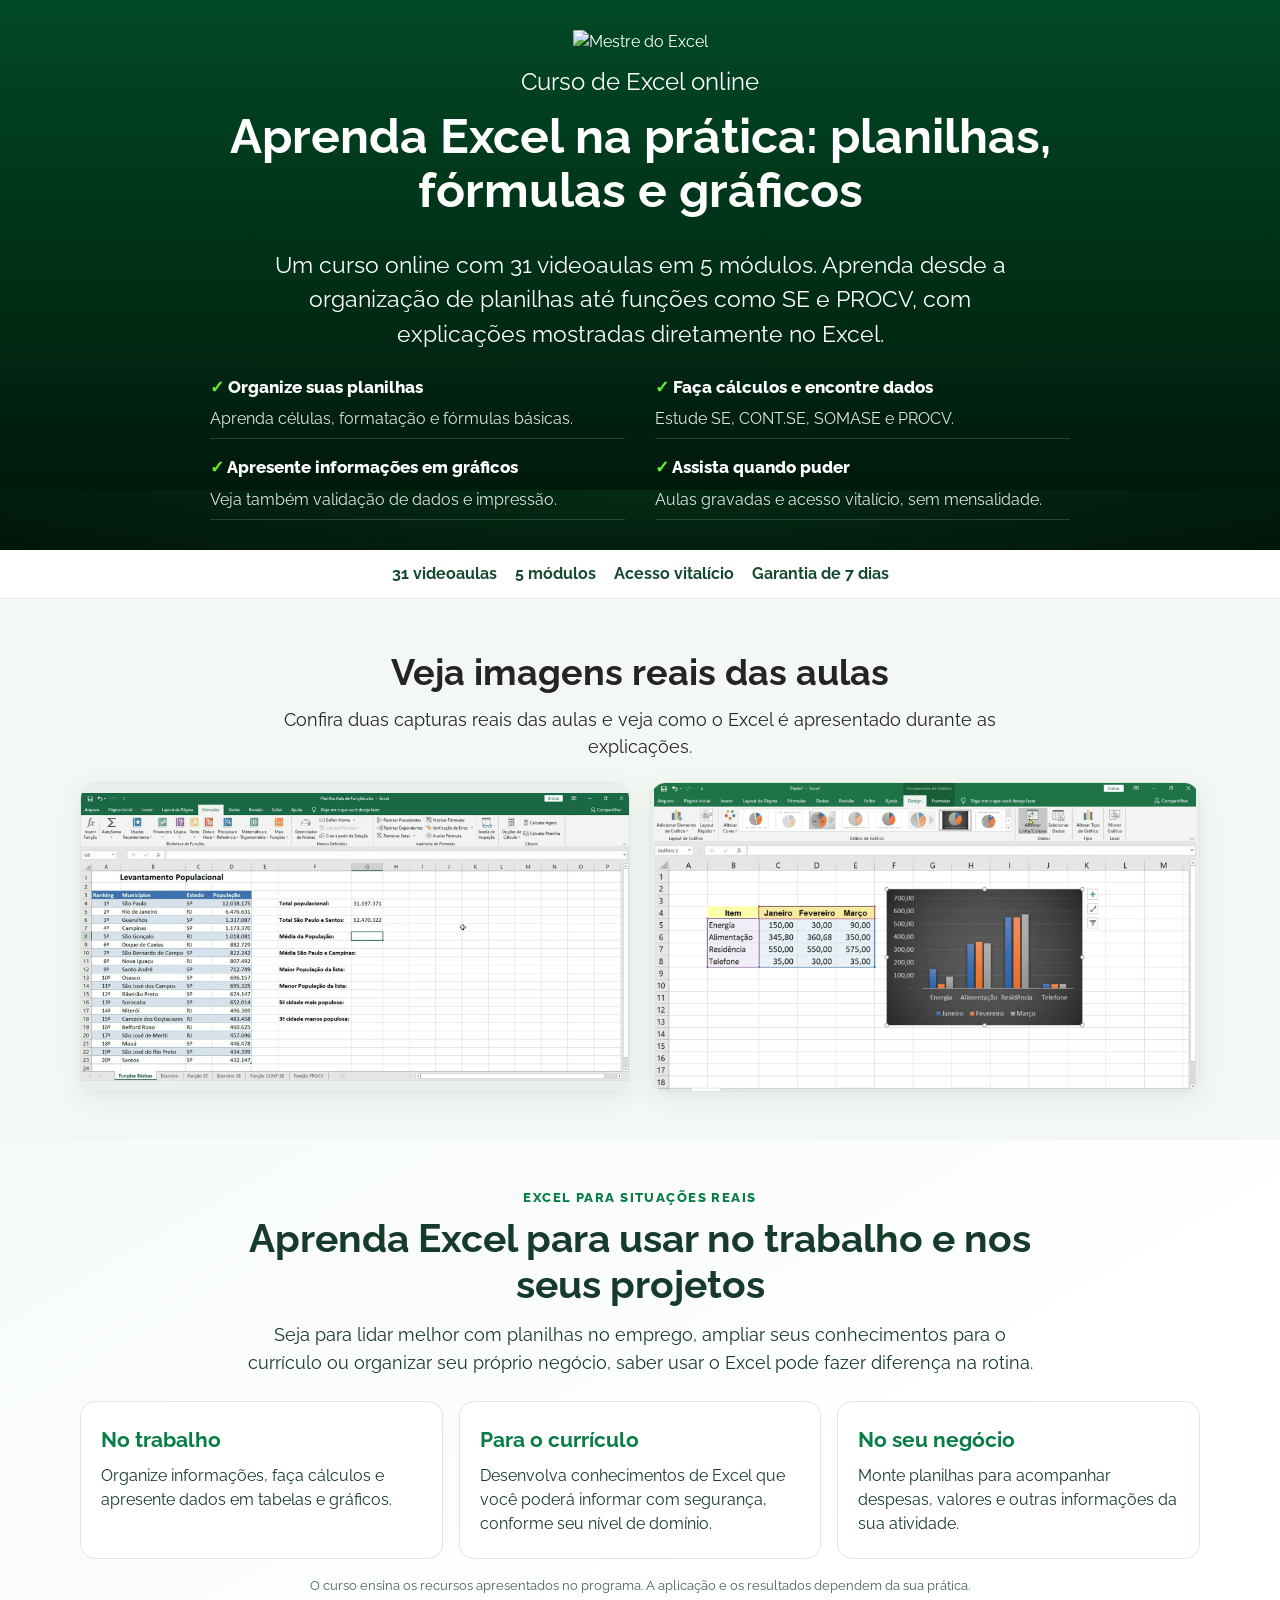
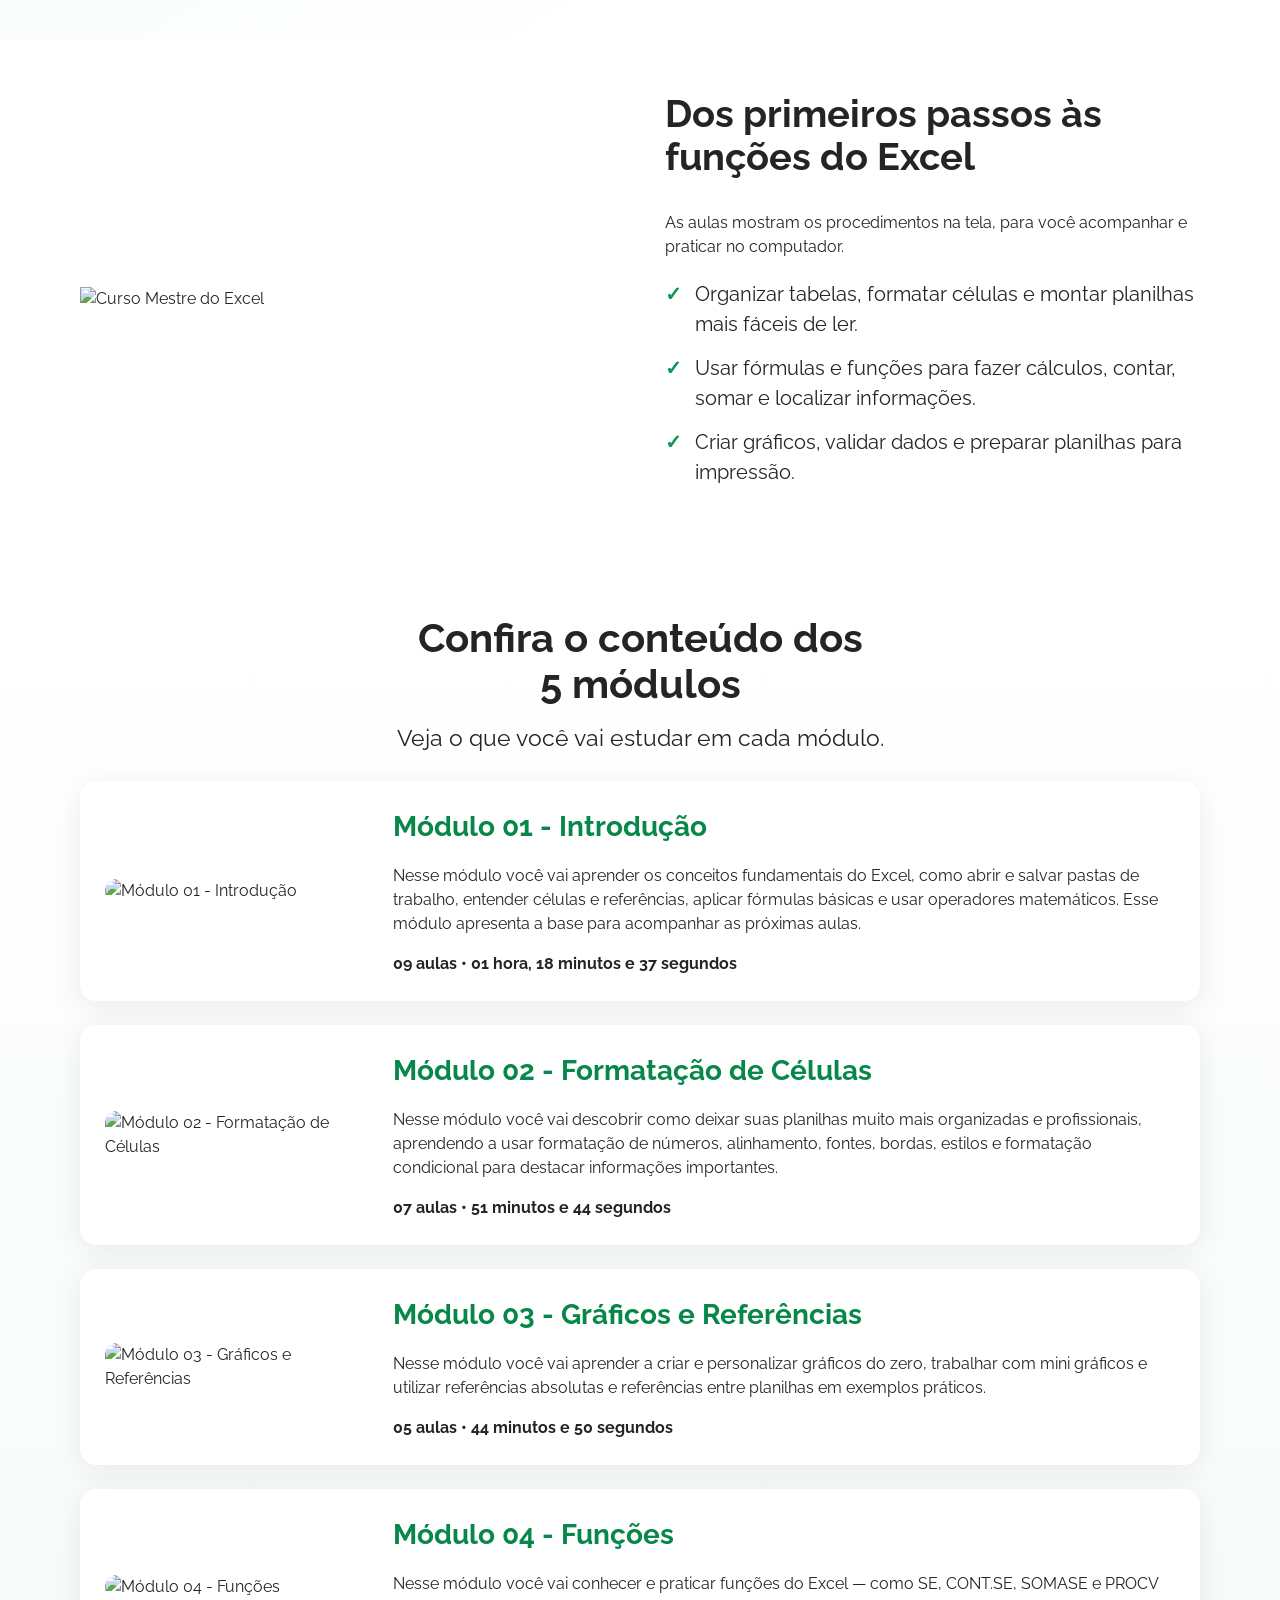
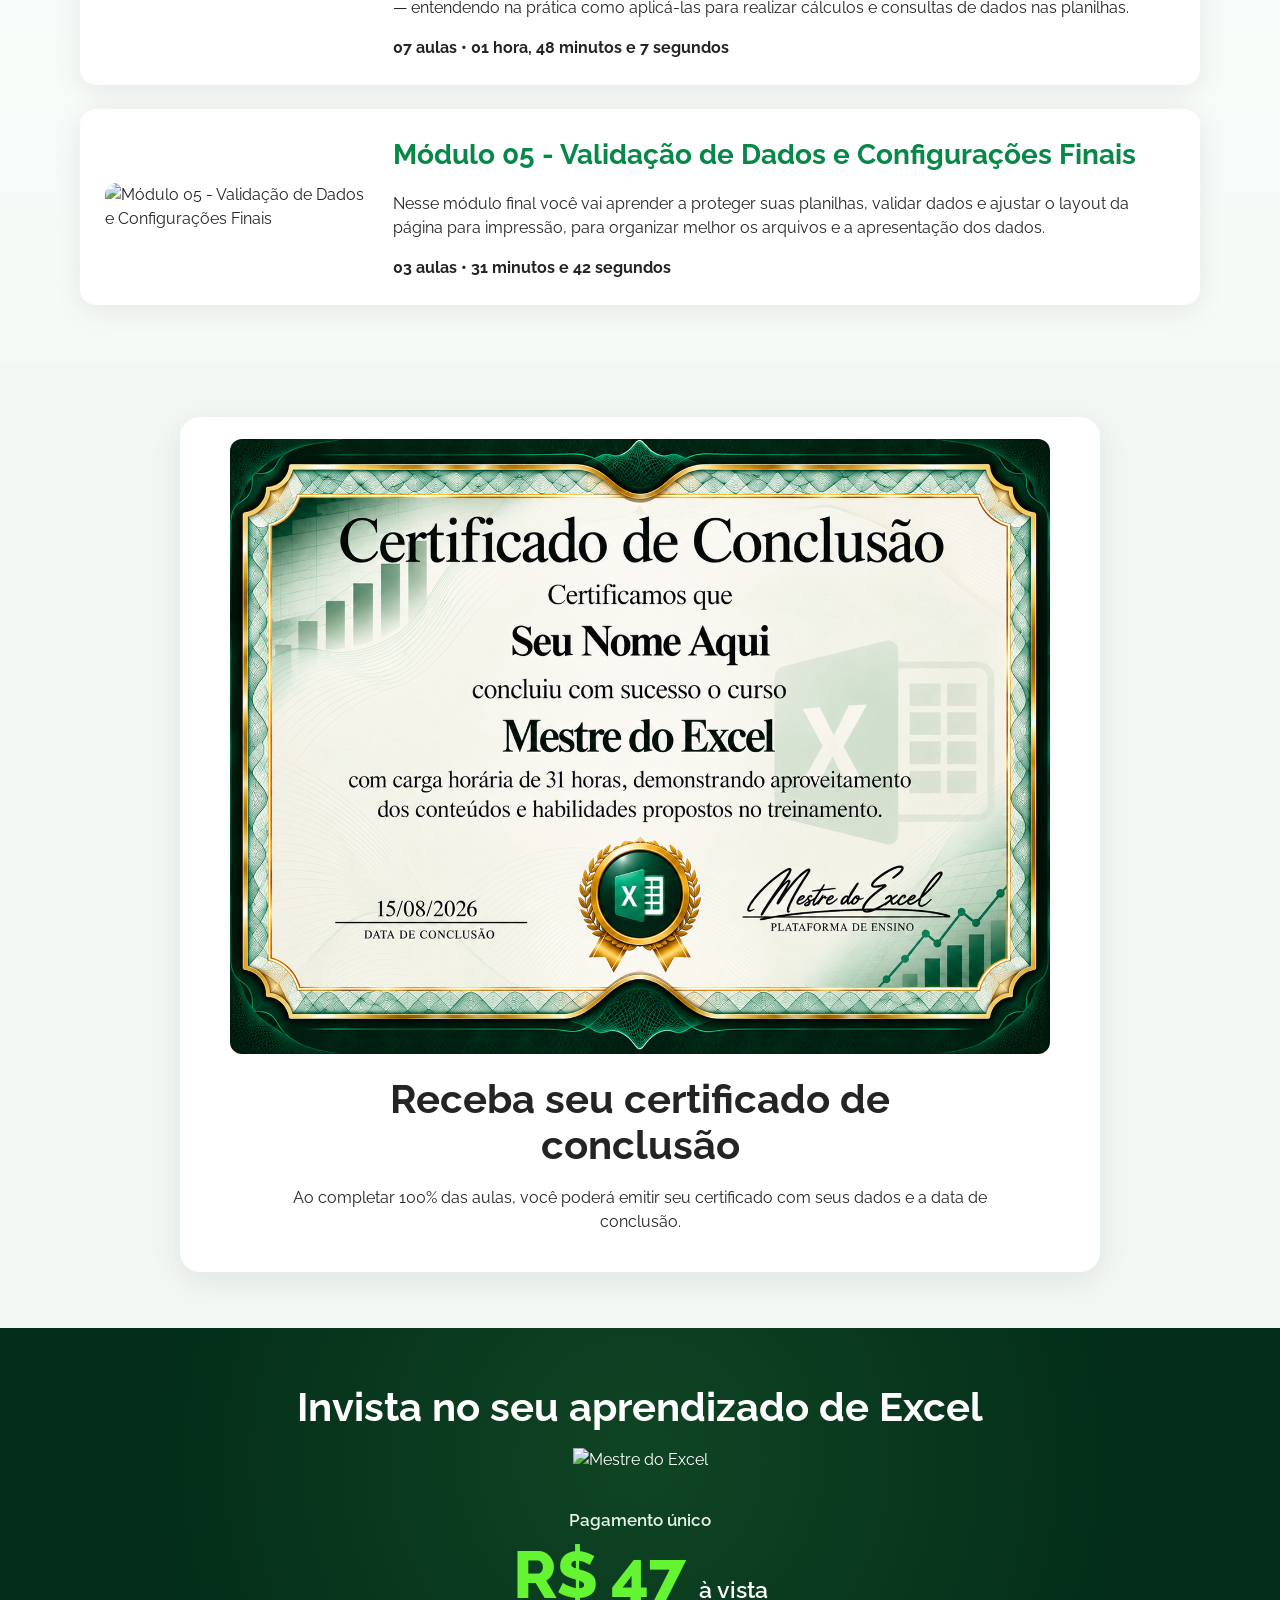
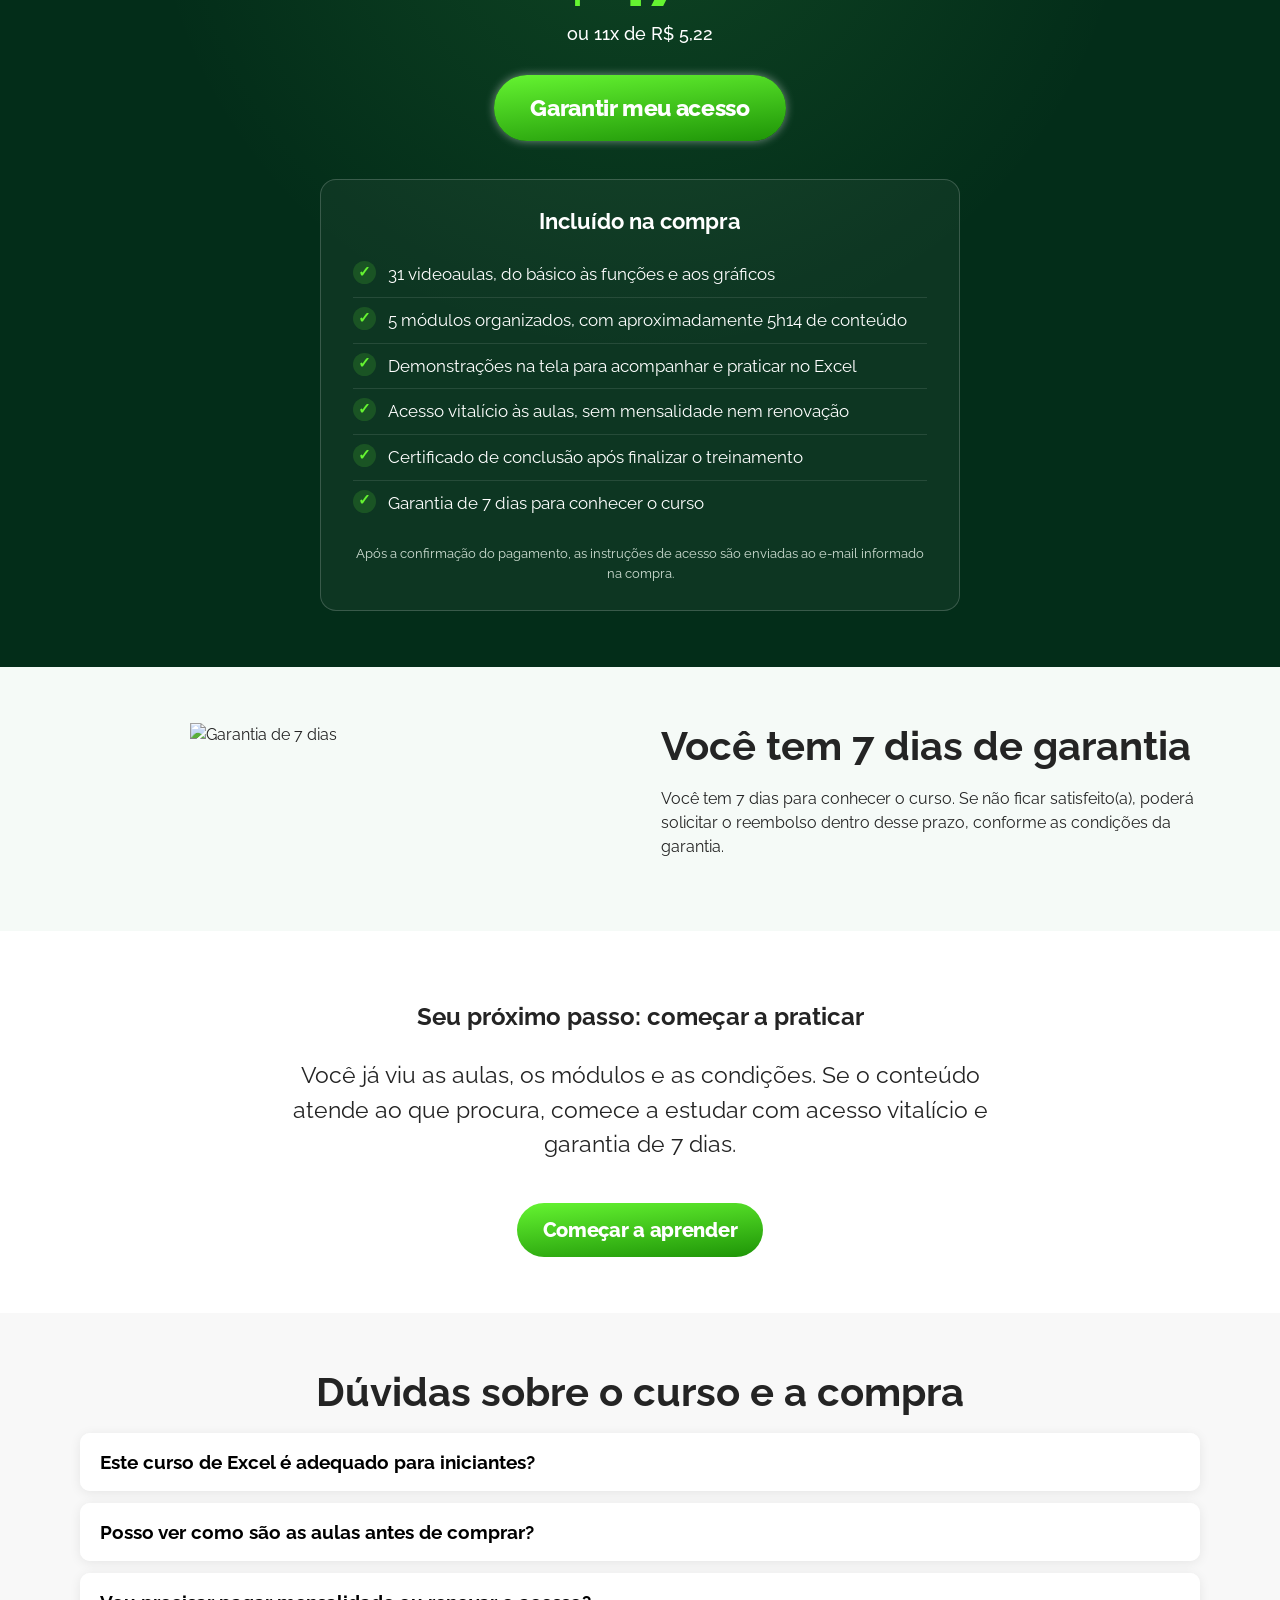
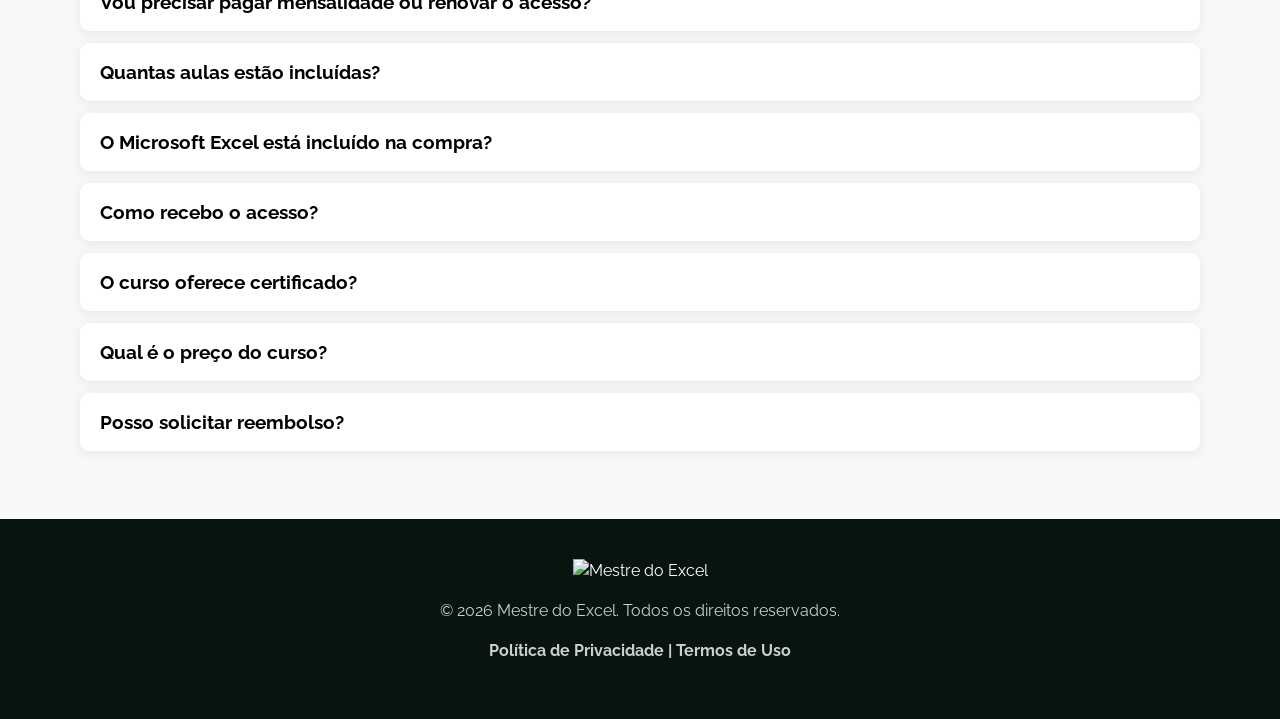
==== index.html @ cad222c7 "Add files via upload" ====
<!DOCTYPE html>

<html lang="pt-BR"><head><meta charset="utf-8"/><meta content="width=device-width, initial-scale=1, maximum-scale=1, user-scalable=no, viewport-fit=cover" name="viewport"/><title>Mestre do Excel</title><meta content="Curso de Excel online Mestre do Excel: veja aulas reais e confira 31 videoaulas em 5 módulos, do básico a fórmulas, PROCV e gráficos. Acesso vitalício e certificado." name="description"/><link href="https://fonts.googleapis.com" rel="preconnect"/><link crossorigin="" href="https://fonts.gstatic.com" rel="preconnect"/><link href="https://fonts.googleapis.com/css2?family=Raleway:wght@400;500;600;700;800&amp;display=swap" rel="stylesheet"/><style>
footer .footer-links a { color: #ffffff !important; font-weight: 700 !important; text-decoration: none !important; }
footer .footer-links a:visited, footer .footer-links a:hover, footer .footer-links a:focus, footer .footer-links a:active { color: #ffffff !important; text-decoration: none !important; }
footer .footer-links span { color: #ffffff; font-weight: 700; }

/* CTA: equilíbrio visual e texto sempre em uma linha */
a.cta{display:inline-flex!important;align-items:center;justify-content:center;white-space:nowrap!important;width:max-content!important;max-width:100%!important;min-width:0!important;padding:17px 32px!important;font-size:21px!important;line-height:1.15!important;letter-spacing:-.015em;text-align:center}
.hero a.cta-primary,.offer a.offer-cta{padding:19px 36px!important;font-size:23px!important}
a.sticky-buy{white-space:nowrap!important}
@media(max-width:800px){a.cta{font-size:18px!important;padding:16px 24px!important;max-width:100%!important}.hero a.cta-primary,.offer a.offer-cta{font-size:19px!important;padding:17px 25px!important}a.sticky-buy{font-size:17px!important}}
@media(max-width:360px){a.cta{font-size:16px!important;padding:15px 17px!important}.hero a.cta-primary,.offer a.offer-cta{font-size:17px!important;padding:16px 18px!important}a.sticky-buy{font-size:15px!important}}
</style><link href="/assets/favicon.png?v=2" rel="icon" sizes="32x32" type="image/png"/><link href="/assets/favicon.png?v=2" rel="shortcut icon" type="image/png"/><link href="/assets/favicon.png?v=2" rel="apple-touch-icon"/><style>
*{box-sizing:border-box}html{scroll-behavior:smooth}body{margin:0;font-family:Raleway,Arial,sans-serif;color:#242424;line-height:1.5;background:#fff}.wrap{width:min(1120px,92%);margin:auto}.center{text-align:center}.left{text-align:left}.hero{position:relative;background:#023d20 url('https://plrprofissional.com/wp-content/uploads/2025/10/BG-Excel-Topo.jpg') top center/cover no-repeat;color:#fff;padding:30px 0 70px}.overlay{position:absolute;inset:0;background:linear-gradient(180deg,rgba(0,78,39,.72),rgba(0,15,6,.9))}.hero-in{position:relative;text-align:center}.logo{width:min(260px,55%)}.eyebrow{font-size:24px;margin:10px 0}.hero h1{font-size:48px;line-height:1.12;max-width:950px;margin:10px auto 30px}.hero-grid,.two{display:grid;grid-template-columns:1fr 1fr;gap:42px;align-items:center}.video{aspect-ratio:16/9;border:2px solid #6cee53;border-radius:12px;overflow:hidden}.video iframe{width:100%;height:100%;border:0}.checklist{list-style:none;padding:0;text-align:left;font-size:20px}.checklist li{margin:16px 0;padding-left:32px;position:relative}.checklist li:before{content:'✓';position:absolute;left:0;color:#55ef46;font-weight:800}.darktext li:before{color:#099a51}.lead,.big{font-size:23px}.cta{display:inline-block;margin:18px auto 8px;padding:20px 38px;border-radius:60px;background:linear-gradient(175deg,#65f431,#1e9407);color:#fff;text-decoration:none;font-weight:800;font-size:28px;box-shadow:0 0 10px rgba(255,255,255,.45);text-align:center}.seal{display:block;width:min(330px,70%);margin:0 auto}.section,.soft,.dark,.offer,.guarantee,.faq{padding:70px 0}.section h2,.soft h2,.offer h2,.faq h2,.guarantee h2{font-size:40px;line-height:1.15}.kicker{font-size:22px;font-weight:600}.product{max-width:100%;max-height:500px}.person{max-width:100%;max-height:480px;margin:auto;display:block}.green{color:#05994f;max-width:950px;margin:50px auto 15px}.dark{background:linear-gradient(135deg,#023d20,#19a861);color:#fff}.soft{background:#f3f7f4}.device-row{display:flex;justify-content:center;gap:30px;align-items:center}.device-row img{max-width:38%;max-height:260px}.features,.steps{display:grid;grid-template-columns:repeat(3,1fr);gap:20px;margin:35px 0}.features article{border:1px solid rgba(255,255,255,.2);padding:28px;border-radius:18px;background:rgba(255,255,255,.06)}.features article>b{font-size:42px;color:#65f431}.steps article,.module{padding:25px;border-radius:16px;background:#fff;box-shadow:0 5px 30px rgba(0,0,0,.08)}.steps span{display:inline-grid;place-items:center;width:50px;height:50px;border-radius:50%;background:#089a51;color:#fff;font-weight:800;font-size:24px}.modules #modules{display:grid;gap:24px;margin-top:35px}.module{display:grid;grid-template-columns:260px 1fr;text-align:left;align-items:center;gap:28px}.module img{width:100%;border-radius:12px}.module h3{font-size:28px;margin:0 0 10px;color:#078848}.costs{max-width:820px;margin:25px auto;text-align:left;font-size:20px}.costs li{margin:14px}.offer{background:#032d19;color:#fff}.offer .price{font-size:30px;margin-top:15px}.offer .price strong{font-size:58px;color:#65f431}.cash{font-size:30px}.notice{max-width:720px;margin:10px auto;font-size:14px;color:#d9e6df}.guarantee{background:#f5faf7}.guarantee img{max-width:320px;width:100%;margin:auto}.faq{background:#f8f8f8}.faq-item{background:#fff;margin:12px 0;border-radius:10px;box-shadow:0 2px 12px rgba(0,0,0,.08);overflow:hidden}.faq-q{width:100%;padding:18px 20px;border:0;background:#fff;text-align:left;font:700 19px Raleway;cursor:pointer}.faq-a{display:none;padding:0 20px 20px;font-size:18px}.faq-item.open .faq-a{display:block}footer{background:#07150e;color:#fff;padding:40px 0}footer p{opacity:.8}code{background:rgba(255,255,255,.12);padding:2px 5px;border-radius:4px}@media(max-width:800px){.hero{padding-top:22px}.hero h1{font-size:31px}.eyebrow{font-size:18px}.hero-grid,.two{grid-template-columns:1fr;gap:22px}.checklist{font-size:18px}.cta{font-size:22px;padding:16px 25px}.section,.soft,.dark,.offer,.guarantee,.faq{padding:45px 0}.section h2,.soft h2,.offer h2,.faq h2,.guarantee h2,.dark h2{font-size:29px}.lead,.big{font-size:20px}.features,.steps{grid-template-columns:1fr}.module{grid-template-columns:1fr;text-align:center}.module img{max-width:300px;margin:auto}.device-row img{max-width:46%}.offer .price strong{font-size:46px}}


.hero-proof{display:flex;justify-content:center;gap:10px;flex-wrap:wrap;margin:16px auto 20px}.hero-proof span{background:rgba(255,255,255,.10);border:1px solid rgba(255,255,255,.22);padding:8px 13px;border-radius:999px;font-size:14px;font-weight:700}.hero-price{font-size:18px;margin:8px 0 2px}.hero-price strong{font-size:30px;color:#65f431}.cta-note{font-size:13px;opacity:.9;margin:4px 0 18px}.secondary-link{display:inline-block;color:#fff;font-weight:700;margin:6px 0 16px}.proofbar{background:#fff;border-bottom:1px solid #e5ece8;padding:16px 0}.proofbar .wrap{display:flex;justify-content:center;gap:28px;flex-wrap:wrap;font-weight:700;color:#164a30}.video-section{padding:55px 0;background:#f6faf7}.video-section .video{max-width:820px;margin:24px auto}.certificate-card{max-width:980px;margin:30px auto;display:grid;grid-template-columns:1.15fr .85fr;gap:34px;align-items:center;background:#fff;border-radius:20px;padding:28px;box-shadow:0 8px 32px rgba(0,0,0,.08)}.certificate-card img{display:block;width:100%;height:auto;max-width:100%;border-radius:10px;border:1px solid #d8e3dc}.mini-note{font-size:14px;color:#58645e}.offer-points{list-style:none;padding:0;display:flex;justify-content:center;gap:18px;flex-wrap:wrap;margin:20px 0}.offer-points li{background:rgba(255,255,255,.08);border:1px solid rgba(255,255,255,.18);padding:10px 14px;border-radius:10px}.sticky-buy{display:none}@media(max-width:800px){.certificate-card{grid-template-columns:1fr;padding:18px}.proofbar .wrap{gap:10px;font-size:14px}.sticky-buy{display:block;position:fixed;left:12px;right:12px;bottom:10px;z-index:999;background:linear-gradient(175deg,#65f431,#1e9407);color:#fff;text-decoration:none;text-align:center;font-weight:800;padding:14px 18px;border-radius:999px;box-shadow:0 8px 28px rgba(0,0,0,.3)}}
</style>
<style>
/* Refinamento final de ritmo visual e CTAs */
.hero{padding-bottom:34px}
.hero .cta-note{margin:3px 0 0}
.video-section{padding:38px 0 34px}
.video-section .big{margin-bottom:16px}
.video-section .video{margin:16px auto 0}
.section,.soft,.dark,.offer,.guarantee,.faq{padding:48px 0}
.section> .wrap>:first-child,.soft> .wrap>:first-child,.dark> .wrap>:first-child,.offer> .wrap>:first-child,.guarantee> .wrap>:first-child,.faq> .wrap>:first-child{margin-top:0}
.section> .wrap>:last-child,.soft> .wrap>:last-child,.dark> .wrap>:last-child,.offer> .wrap>:last-child,.guarantee> .wrap>:last-child,.faq> .wrap>:last-child{margin-bottom:0}
.green{margin-top:30px}
.features,.steps{margin:26px 0}
.modules #modules{margin-top:26px}
.certificate-card{margin:0 auto}
.cta{min-width:270px}
.hero .cta-primary{min-width:320px}
@media(max-width:800px){
  .hero{padding:18px 0 24px}
  .hero h1{margin-bottom:18px}
  .hero-proof{margin:12px auto 14px}
  .hero-price{margin:5px 0 0}
  .hero .cta-primary{font-size:21px;padding:18px 28px;min-width:min(330px,94%);margin:14px auto 5px}
  .hero .cta-note{margin:2px 0 0}
  .proofbar{padding:9px 0}
  .video-section{padding:28px 0}
  .video-section .kicker{margin-bottom:6px}
  .video-section h2{margin-top:4px;margin-bottom:10px}
  .video-section .big{margin:0 auto 12px}
  .video-section .video{margin:12px auto 0}
  .section,.soft,.dark,.offer,.guarantee,.faq{padding:30px 0}
  .two{gap:16px}
  .green{margin:22px auto 10px}
  .features,.steps{margin:20px 0}
  .features article{padding:20px}
  .modules #modules{gap:18px;margin-top:20px}
  .module{padding:16px}
  .costs{margin:18px auto}
  .costs li{margin:10px}
  .certificate-card{margin:0 auto;padding:8px;gap:10px}
  .certificate-card>div{padding:10px 7px 2px}
  .certificate-card h2{margin:6px 0 10px}
  .certificate-card p{margin:6px 0}
  .cta{font-size:19px;padding:16px 25px;min-width:min(280px,92%);margin:12px auto 4px}
  .offer-points{margin:15px 0;gap:9px}
  footer{padding:28px 0}
}
</style>
<!-- Google tag (base only - no purchase conversion event on this page) -->
<script async="" src="https://www.googletagmanager.com/gtag/js?id=AW-18082117538"></script>
<script>
  window.dataLayer = window.dataLayer || [];
  function gtag(){dataLayer.push(arguments);}
  gtag('js', new Date());
  gtag('config', 'AW-18082117538');
</script>
<style>
/* Strategic anchor: first CTA lands cleanly at training content */
#modulos{scroll-margin-top:24px}

/* Mobile conversion refinements */
.hero-price{display:flex;justify-content:center;align-items:baseline;gap:7px;flex-wrap:wrap}
.hero-price strong{white-space:nowrap}
.certificate-card{grid-template-columns:1fr;max-width:920px;padding:22px;gap:22px;text-align:center}
.certificate-card img{width:100%;max-width:820px;margin:0 auto;border:0;border-radius:12px}
.certificate-card>div{max-width:700px;margin:0 auto}
.sticky-buy{opacity:0;visibility:hidden;transform:translateY(120%);transition:opacity .25s ease,transform .25s ease,visibility .25s;pointer-events:none}
.sticky-buy.is-visible{opacity:1;visibility:visible;transform:translateY(0);pointer-events:auto}
@media(max-width:800px){
  .hero-price{font-size:18px;line-height:1.35;margin:12px auto 6px;max-width:340px;column-gap:6px;row-gap:0}
  .hero-price strong{font-size:31px;line-height:1.1}
  .cta{font-size:19px;padding:15px 22px;line-height:1.2;max-width:94%;}
  .certificate-card{display:block;margin:10px auto;padding:10px;background:#fff;border-radius:14px;box-shadow:0 5px 20px rgba(0,0,0,.08)}
  .certificate-card img{display:block;width:100%;height:auto;margin:0;border:0;border-radius:9px}
  .certificate-card>div{padding:18px 10px 8px}
  .certificate-card .kicker{margin-top:0}
  .certificate-card h2{margin-top:8px}
  .sticky-buy{display:block;left:14px;right:14px;bottom:10px;padding:13px 18px;font-size:17px;line-height:1.15}
}

/* Fine spacing and CTA refinements */
.section,.soft,.dark,.offer,.guarantee,.faq{padding:56px 0}
.video-section{padding:44px 0}
.video-section .video{margin:18px auto 14px}
.video-section .cta{margin-top:10px}
.section h2,.soft h2,.dark h2,.offer h2,.faq h2,.guarantee h2{margin-top:0;margin-bottom:18px}
.kicker{margin-top:0;margin-bottom:8px}
.cta-primary{min-width:300px;padding:19px 34px;font-size:24px}
.certificate-card{margin:12px auto}
@media(max-width:800px){
  .section,.soft,.dark,.offer,.guarantee,.faq{padding:34px 0}
  .video-section{padding:32px 0 34px}
  .video-section .big{margin-bottom:14px}
  .video-section .video{margin:14px auto 10px}
  .video-section .cta{margin:10px auto 0}
  .cta{font-size:18px;padding:15px 24px;min-width:220px;width:auto;max-width:92%;margin:14px auto 6px}
  .cta-primary{font-size:20px;padding:17px 28px;min-width:min(310px,92%)}
  .hero .cta-primary{font-size:21px;padding:18px 30px}
  .hero{padding-bottom:42px}
  .hero h1{margin-bottom:18px}
  .hero-proof{margin:14px auto 16px}
  .proofbar{padding:12px 0}
  .green{margin:30px auto 12px}
  .features,.steps{margin:24px 0}
  .module{padding:18px}
  .modules #modules{gap:16px;margin-top:24px}
  .costs{margin:18px auto}
  .certificate-card{margin:0 auto;padding:10px}
  .certificate-card>div{padding:14px 8px 4px}
  .certificate-card .cta{margin-bottom:4px}
  .offer-points{margin:16px 0;gap:9px}
}
</style>
<style>
/* Hero benefits: cleaner editorial layout, no pill/button appearance */
.hero-benefits{max-width:720px;margin:18px auto 20px;display:grid;grid-template-columns:repeat(2,minmax(0,1fr));gap:8px 28px;text-align:left}
.hero-benefits span{display:block;padding:8px 0;border-bottom:1px solid rgba(255,255,255,.16);font-size:16px;font-weight:700;line-height:1.3}
@media(max-width:800px){
  .hero-benefits{max-width:560px;margin:12px auto 14px;grid-template-columns:repeat(2,minmax(0,1fr));gap:0 18px;padding:0 4px}
  .hero-benefits span{padding:9px 2px;font-size:15px;border-bottom:1px solid rgba(255,255,255,.15)}
  .hero-price{margin-top:10px}
}
@media(max-width:430px){
  .hero-benefits{gap:0 12px}
  .hero-benefits span{font-size:14px}
}
</style>
<style>
/* Benefícios principais do topo: foco em resultado, sem aparência de botões */
.hero-benefits.desire-benefits{max-width:790px;margin:20px auto 18px;display:grid;grid-template-columns:1fr 1fr;gap:13px 30px;text-align:left}
.hero-benefits.desire-benefits div{display:block;padding:0;background:none;border:0;border-radius:0;font-size:16px;line-height:1.38}
.hero-benefits.desire-benefits b{display:block;color:#fff;font-size:17px;font-weight:800;margin-bottom:2px}
.hero-benefits.desire-benefits b::first-letter{color:#65f431}
.hero-benefits.desire-benefits span{display:block;color:rgba(255,255,255,.88);font-weight:400}
@media(max-width:800px){
 .hero-benefits.desire-benefits{grid-template-columns:1fr;gap:12px;margin:18px auto 16px;max-width:94%}
 .hero-benefits.desire-benefits div{font-size:15px;line-height:1.34}
 .hero-benefits.desire-benefits b{font-size:16px;margin-bottom:1px}
}
</style>
<style>
/* Refinamento da oferta: menos redundância e CTA de compra mais forte */
.offer .product{margin-bottom:12px}
.offer .price{margin-top:16px}
.offer .offer-cta{display:inline-block;min-width:360px;padding:21px 42px;font-size:26px;margin:20px auto 8px}
.offer-payment-note{max-width:680px;margin:8px auto 0;font-size:15px;line-height:1.45;color:#d9e6df}
#oferta{scroll-margin-top:12px}
@media(max-width:800px){
  .offer{padding:30px 0 28px}
  .offer .product{margin:0 auto 10px}
  .offer> .wrap>p:not(.cash):not(.offer-payment-note){margin:8px auto}
  .offer .price{margin:10px 0 4px;line-height:1.15}
  .offer .cash{margin:8px 0 12px}
  .offer .offer-cta{width:min(92%,420px);max-width:none;min-width:0;padding:19px 24px;font-size:21px;margin:14px auto 6px}
  .offer-payment-note{max-width:92%;margin:7px auto 0;font-size:14px;line-height:1.4}
}
</style>
<style>
/* Ajuste pontual: título do certificado no mobile */
@media(max-width:800px){
  .certificate-card h2{font-size:25px;line-height:1.18;margin:7px 0 10px}
}
@media(max-width:430px){
  .certificate-card h2{font-size:24px;line-height:1.18}
}
</style>
<style>
/* Copy/conversion refinement — mantém a estrutura e a responsividade */
.hero h1{max-width:900px}
.hero .lead{max-width:850px;margin-left:auto;margin-right:auto}
.hero-benefits.desire-benefits{max-width:860px;margin:22px auto 20px}
.hero-benefits.desire-benefits div{padding:2px 0}
.proofbar{padding:12px 0}
.proofbar .wrap{gap:18px}
.decision-section{padding:52px 0;background:#fff}
.decision-section .two{gap:50px}
.decision-section h2{font-size:38px;line-height:1.15;margin-top:0}
.decision-list{list-style:none;padding:0;margin:20px 0;text-align:left}
.decision-list li{position:relative;padding-left:30px;margin:14px 0;font-size:20px}
.decision-list li:before{content:'✓';position:absolute;left:0;color:#07984f;font-weight:800}
.promise{background:#f3f7f4;padding:52px 0}
.promise-grid{display:grid;grid-template-columns:repeat(3,1fr);gap:18px;margin-top:26px}
.promise-card{background:#fff;border-radius:16px;padding:22px;box-shadow:0 5px 24px rgba(0,0,0,.07)}
.promise-card h3{margin:0 0 8px;font-size:21px;color:#087f47}
.promise-card p{margin:0;font-size:17px}
.offer .offer-intro{max-width:760px;margin:0 auto 12px;font-size:21px}
.offer .offer-cta{min-width:380px}
.certificate-card .cta{margin-top:16px}
.final-close{padding:48px 0}
.final-close h2{max-width:760px;margin-left:auto;margin-right:auto}
.final-close .big{max-width:760px;margin-left:auto;margin-right:auto}
@media(max-width:800px){
 .decision-section,.promise,.final-close{padding:34px 0}
 .decision-section h2{font-size:29px}
 .decision-list li{font-size:18px;margin:11px 0}
 .promise-grid{grid-template-columns:1fr;gap:12px}
 .promise-card{padding:18px}
 .offer .offer-intro{font-size:19px}
 .offer .offer-cta{width:min(94%,440px);min-width:0;font-size:22px;padding:19px 24px}
}
</style>
<style>
/* Refinamento de copy e demonstração de aulas reais, sem reconstruir o layout. */
.real-lessons{background:#f4f8f5;padding:52px 0 48px}
.real-lessons h2{font-size:36px;line-height:1.2;max-width:840px;margin:8px auto 14px}
.real-lessons-intro{max-width:750px;margin:0 auto 22px;font-size:18px}
.real-lessons-grid{display:grid;grid-template-columns:repeat(2,minmax(0,1fr));gap:20px;align-items:start}
.real-lessons figure{margin:0;background:#fff;border:1px solid #dce9df;border-radius:16px;overflow:hidden;box-shadow:0 6px 24px rgba(0,0,0,.07)}
.real-lessons figure[hidden],.real-lessons[hidden]{display:none!important}
.real-lessons figure img{display:block;width:100%;height:auto;object-fit:contain}
.real-lessons figcaption{font-size:14px;color:#4b6253;padding:12px 16px}
.real-lessons-note{font-size:13px;color:#4d6557;margin:16px auto 0}
@media(max-width:800px){.real-lessons{padding:38px 0}.real-lessons h2{font-size:28px}.real-lessons-grid{grid-template-columns:1fr}.real-lessons-intro{font-size:17px}}
</style><style>
/* Prévia sempre visível, mesmo antes de enviar os arquivos PNG. */
.real-lessons figure{position:relative}
.real-lessons figure img{aspect-ratio:16/9;object-fit:contain;background:#e9f0ec}
.lesson-placeholder{display:none;aspect-ratio:16/9;align-items:center;justify-content:center;flex-direction:column;gap:6px;background:linear-gradient(135deg,#eaf4ee,#d9e8de);color:#164d30;text-align:center;padding:16px;font-weight:700}
.lesson-placeholder-icon{font-size:40px;line-height:1}
.lesson-placeholder small{font-size:12px;font-weight:500;overflow-wrap:anywhere}
.real-lessons figure.image-unavailable img{display:none}
.real-lessons figure.image-unavailable .lesson-placeholder{display:flex}
.offer-value-line{max-width:740px;margin:14px auto 18px;font-size:18px;line-height:1.6;color:#e4f4e8}
.offer .offer-intro{font-weight:700;color:#b8ffad}
@media(max-width:800px){.offer-value-line{font-size:16px;margin:10px auto 14px}}
</style><style>/* Preços parcelados em linhas próprias, no desktop e no celular. */
.hero-price strong{display:block;line-height:1.2;margin:5px auto 2px}
.hero-installments{display:block;font-size:18px;line-height:1.45;margin-top:5px}
.offer .price{display:flex;flex-direction:column;align-items:center;justify-content:center;gap:2px;line-height:1.2}
.offer-installment-label{display:block;font-size:24px;font-weight:600}
.offer .price strong{display:block;line-height:1.12}
@media(max-width:800px){.hero-installments{font-size:16px}.offer-installment-label{font-size:21px}}
</style><style>
/* Apresentação vertical e centralizada do investimento: desktop e celular */
.hero .hero-price{display:flex!important;flex-direction:column!important;align-items:center!important;justify-content:center!important;flex-wrap:nowrap!important;gap:3px!important;width:100%!important;max-width:100%!important;margin:18px auto 8px!important;text-align:center!important;line-height:1.35!important}
.hero .hero-price-label{display:block!important;width:100%;font-size:17px;font-weight:500;color:#fff}
.hero .hero-price-main{display:block!important;width:100%;font-size:clamp(31px,4vw,42px)!important;line-height:1.15!important;margin:4px 0!important;color:#65f431;white-space:normal!important}
.hero .hero-installments{display:block!important;width:100%;font-size:17px!important;font-weight:500;line-height:1.4!important;margin:0!important;color:#fff}
@media(max-width:800px){.hero .hero-price{gap:3px!important;margin:14px auto 8px!important}.hero .hero-price-label{font-size:15px}.hero .hero-price-main{font-size:34px!important}.hero .hero-installments{font-size:15px!important}}
</style><style>
/* Oferta: preço em coluna e benefícios objetivos abaixo do botão. */
.offer .offer-price-block{display:flex;flex-direction:column;align-items:center;justify-content:center;gap:5px;margin:24px auto 14px;max-width:560px;text-align:center}
.offer .offer-price-label{font-size:17px;font-weight:600;color:#e4f4e8}
.offer .offer-price-main{font-size:clamp(44px,6vw,66px);font-weight:800;line-height:1.1;color:#65f431;letter-spacing:-1px}
.offer .offer-price-main span{font-size:clamp(17px,2.2vw,23px);font-weight:600;letter-spacing:0;color:#fff;vertical-align:baseline}
.offer .offer-price-installments{display:block;font-size:18px;font-weight:500;color:#fff;margin-top:4px}
.offer .offer-cta{margin-top:14px}
.offer .offer-includes{max-width:640px;margin:30px auto 0;text-align:left;padding:27px 32px;border:1px solid rgba(255,255,255,.18);border-radius:16px;background:rgba(255,255,255,.045)}
.offer .offer-includes h3{font-size:22px;line-height:1.3;margin:0 0 17px;text-align:center;color:#fff}
.offer .offer-includes ul{padding:0;margin:0;list-style:none}
.offer .offer-includes li{position:relative;padding:10px 0 10px 35px;font-size:17px;line-height:1.45;border-bottom:1px solid rgba(255,255,255,.10)}
.offer .offer-includes li:last-child{border-bottom:0}
.offer .offer-includes li::before{content:'✓';position:absolute;left:0;top:9px;display:grid;place-items:center;width:23px;height:23px;border-radius:50%;background:rgba(101,244,49,.16);color:#65f431;font-weight:800;font-size:15px}
.offer .offer-access-note{font-size:13px;line-height:1.5;color:#d0dfd4;text-align:center;margin:19px 0 0}
@media(max-width:800px){.offer .offer-price-block{margin:18px auto 12px}.offer .offer-price-label{font-size:15px}.offer .offer-price-main{font-size:46px}.offer .offer-price-main span{font-size:18px}.offer .offer-price-installments{font-size:16px}.offer .offer-includes{margin:24px auto 0;padding:22px 18px}.offer .offer-includes h3{font-size:20px}.offer .offer-includes li{font-size:16px;padding-left:33px}}
</style><style>

.hero .lead{max-width:780px;margin-left:auto;margin-right:auto}
.real-lessons img{height:auto;max-width:100%}
@media(max-width:700px){.hero h1{overflow-wrap:break-word}}
</style><style>
.value-context{padding:76px 0;background:#f3f8f5;color:#193d2a}.value-context h2{max-width:840px;margin:0 auto 18px}.value-context .big{max-width:850px;margin:0 auto 28px}.value-grid{display:grid;grid-template-columns:repeat(3,minmax(0,1fr));gap:16px;max-width:970px;margin:0 auto 26px}.value-grid article{background:#fff;border:1px solid #d9e9df;border-radius:14px;padding:24px 18px;display:flex;flex-direction:column;gap:10px;text-align:center}.value-grid strong{font-size:23px;color:#126c40}.value-grid span{line-height:1.55}.value-bottom{font-size:19px;line-height:1.6;margin:12px auto 24px;max-width:740px}.value-bottom strong{color:#116c3e}@media(max-width:700px){.value-context{padding:52px 0}.value-grid{grid-template-columns:1fr;gap:10px}.value-grid article{padding:18px}.value-bottom{font-size:17px}}
</style><style>
/* CTAs compactos e legíveis */
a.cta{min-width:0!important;max-width:min(100%,360px)!important;padding:15px 26px!important;font-size:20px!important;line-height:1.2!important;white-space:normal;}
.offer .offer-cta,.hero .cta-primary{min-width:0!important;max-width:min(100%,360px)!important;}
@media(max-width:800px){a.cta{max-width:94%!important;padding:14px 22px!important;font-size:18px!important;}a.sticky-buy{font-size:16px;padding:12px 18px;}}
</style><style>
/* Ajuste de ritmo após remoção de elementos redundantes */
.hero{padding-bottom:24px!important}
.hero-benefits.desire-benefits{margin-bottom:4px!important}
.value-context{padding-top:30px!important;padding-bottom:32px!important}
.value-context h2{margin-top:0!important;margin-bottom:12px!important}
.value-context .big{margin-top:0!important;margin-bottom:18px!important}
.value-context .value-grid{margin-top:16px!important;margin-bottom:18px!important}
.value-context .cta{margin-top:6px!important}
@media(max-width:800px){.hero{padding-bottom:20px!important}.value-context{padding-top:26px!important;padding-bottom:28px!important}}

/* Ajustes finais: título dos módulos e usos profissionais concretos */
#modulos h2{max-width:780px;margin:0 auto 14px;text-wrap:balance}
#modulos h2 .module-title-nowrap{display:block;white-space:nowrap}
#modulos .big{margin:0 auto 20px}
.work-reasons{background:#f2f8f4;padding:48px 0 44px;color:#173b2a}
.work-reasons-intro{max-width:850px;margin:0 auto 24px;text-align:center}
.work-reasons-label{font-size:13px;font-weight:800;letter-spacing:.11em;color:#087e46;margin:0 0 9px}
.work-reasons h2{font-size:clamp(27px,3.5vw,39px);line-height:1.16;margin:0 auto 14px;max-width:850px}
.work-reasons-lead{font-size:18px;line-height:1.55;max-width:800px;margin:0 auto}
.work-reasons-grid{display:grid;grid-template-columns:repeat(3,minmax(0,1fr));gap:16px}
.work-reasons-card{background:#fff;border:1px solid #d9e9df;border-radius:15px;padding:22px 20px;text-align:left}
.work-reasons-card h3{color:#087d46;font-size:21px;margin:0 0 9px}
.work-reasons-card p{font-size:16px;line-height:1.5;margin:0}
.work-reasons-note{max-width:820px;margin:17px auto 0;text-align:center;color:#466556;font-size:13px}
@media(max-width:700px){.work-reasons{padding:32px 0}.work-reasons-grid{grid-template-columns:1fr;gap:10px}.work-reasons-card{padding:17px 18px}.work-reasons h2{font-size:28px}.work-reasons-lead{font-size:16px}#modulos h2{font-size:30px;line-height:1.16}#modulos h2 .module-title-nowrap{font-size:inherit}}
</style><style>
/* Refinamento visual: ritmo, profundidade e navegação */
:root{scroll-behavior:smooth}
body{overflow-x:hidden}
section,header.hero{position:relative}
.wrap{position:relative;z-index:1}
.hero{isolation:isolate}
.hero:after{content:"";position:absolute;inset:auto -15% -110px; height:170px;pointer-events:none;background:radial-gradient(ellipse at 50% 0%,rgba(38,187,106,.11),transparent 68%);z-index:0}
.real-lessons,.work-reasons,.decision-section,.modules,.soft,.offer,.guarantee,.final-close,.faq{scroll-margin-top:24px}
.real-lessons-grid figure,.work-reasons-card,.certificate-card,.offer-price-block,.faq-item{transition:transform .25s ease,box-shadow .25s ease,border-color .25s ease}
.real-lessons-grid figure:hover,.work-reasons-card:hover,.certificate-card:hover{transform:translateY(-3px);box-shadow:0 16px 42px rgba(4,35,25,.11)}
.work-reasons{background:linear-gradient(150deg,#f5faf8 0%,#fff 70%)}
.modules{background:linear-gradient(180deg,#fff 0%,#f5faf7 100%)}
.offer{isolation:isolate}
.offer:before{content:"";position:absolute;inset:0;pointer-events:none;background:radial-gradient(circle at 50% 14%,rgba(104,240,111,.12),transparent 48%);z-index:0}
a.cta:focus-visible,.faq-q:focus-visible,.assist-dialog button:focus-visible,.assist-dialog a:focus-visible{outline:3px solid #77caff;outline-offset:4px}
a.cta{transition:transform .18s ease,box-shadow .18s ease,filter .18s ease!important}
a.cta:hover{transform:translateY(-2px);filter:brightness(1.035)}
/* Indicador discreto da progressão da leitura */
.read-progress{position:fixed;left:0;top:0;height:3px;width:0;background:linear-gradient(90deg,#1da85c,#62e73a);z-index:1100;pointer-events:none;transition:width .15s linear}
/* Ajuda contextual: exibida apenas após leitura e inatividade prolongada */
.assist-dialog{position:fixed;inset:0;z-index:1200;display:none;align-items:center;justify-content:center;padding:22px;background:rgba(6,29,21,.52);backdrop-filter:blur(4px)}
.assist-dialog.is-open{display:flex}
.assist-card{position:relative;width:min(100%,460px);background:#fff;border:1px solid #dbece3;border-radius:20px;padding:32px;box-shadow:0 25px 90px rgba(0,0,0,.25);color:#183329;text-align:left;animation:assist-in .24s ease-out}
.assist-card .assist-eyebrow{margin:0 0 9px;font-size:12px;letter-spacing:.08em;font-weight:800;color:#18854d;text-transform:uppercase}
.assist-card h2{font-size:clamp(22px,3.4vw,28px);line-height:1.2;color:#123b2b;margin:0 0 12px}
.assist-card p{font-size:16px;line-height:1.6;margin:0 0 21px;color:#41564b}
.assist-actions{display:flex;flex-wrap:wrap;align-items:center;gap:14px}
.assist-primary{display:inline-flex;align-items:center;justify-content:center;border:0;border-radius:11px;background:#137a43;color:#fff!important;padding:13px 20px;text-decoration:none;font:700 15px/1.3 inherit;cursor:pointer}
.assist-secondary{border:0;background:transparent;color:#315144;cursor:pointer;font:700 14px/1.3 inherit;padding:10px}
.assist-close{position:absolute;top:12px;right:12px;border:0;border-radius:50%;width:36px;height:36px;background:#eff6f1;color:#315144;font-size:24px;line-height:1;cursor:pointer}
@keyframes assist-in{from{opacity:0;transform:translateY(12px) scale(.98)}to{opacity:1;transform:translateY(0) scale(1)}}
@media(max-width:600px){.assist-card{padding:26px 22px}.assist-actions{align-items:stretch;flex-direction:column}.assist-primary,.assist-secondary{width:100%;text-align:center}}
@media(prefers-reduced-motion:reduce){:root{scroll-behavior:auto}*,*:before,*:after{animation-duration:.01ms!important;transition-duration:.01ms!important}}
</style><style>/* Títulos diretos, sem lacunas deixadas por subtítulos removidos */
.real-lessons .wrap > h2, .decision-section .wrap > h2, .soft .wrap > h2 { margin-top:0; }
.real-lessons .wrap > h2 { margin-bottom:12px; }
.real-lessons .real-lessons-intro { margin-top:0; }
</style><style>
/* Estabilidade do layout no celular: evita ampliação acidental e deslocamento horizontal */
html{width:100%;max-width:100%;overflow-x:clip;-webkit-text-size-adjust:100%;text-size-adjust:100%;touch-action:pan-x pan-y}
body{width:100%;max-width:100%;overflow-x:clip}
main,section,header,footer{max-width:100%;min-width:0}
img,video,iframe,svg{max-width:100%;height:auto}
.wrap,.two,.real-lessons-grid,.work-reasons-grid{min-width:0}
.two>*,.real-lessons-grid>*,.work-reasons-grid>*{min-width:0}
@media(max-width:600px){
  #modulos h2 .module-title-nowrap{white-space:normal;display:block}
  a.cta{max-width:calc(100vw - 32px)!important;min-width:0!important;font-size:clamp(15px,4.4vw,19px)!important;padding:15px 18px!important;white-space:nowrap!important}
  .sticky-buy{max-width:100vw}
  .assist-dialog{max-width:100vw;overflow-x:clip}
}
</style></head><body><div aria-hidden="true" class="read-progress"></div>
<header class="hero"><div class="overlay"></div><div class="wrap hero-in">
<img alt="Mestre do Excel" class="logo" src="https://plrprofissional.com/wp-content/uploads/2022/08/Logo-Mestre-Excel.png"/>
<p class="eyebrow">Curso de Excel online</p>
<h1>Aprenda Excel na prática: planilhas, fórmulas e gráficos</h1>
<p class="lead">Um curso online com 31 videoaulas em 5 módulos. Aprenda desde a organização de planilhas até funções como SE e PROCV, com explicações mostradas diretamente no Excel.</p>
<div class="hero-benefits desire-benefits">
<div><b>✓ Organize suas planilhas</b><span>Aprenda células, formatação e fórmulas básicas.</span></div>
<div><b>✓ Faça cálculos e encontre dados</b><span>Estude SE, CONT.SE, SOMASE e PROCV.</span></div>
<div><b>✓ Apresente informações em gráficos</b><span>Veja também validação de dados e impressão.</span></div>
<div><b>✓ Assista quando puder</b><span>Aulas gravadas e acesso vitalício, sem mensalidade.</span></div>
</div>
</div></header>
<main>
<section class="proofbar"><div class="wrap"><span>31 videoaulas</span><span>5 módulos</span><span>Acesso vitalício</span><span>Garantia de 7 dias</span></div></section><section class="real-lessons" id="aulas-reais"><div class="wrap center"><h2>Veja imagens reais das aulas</h2><p class="real-lessons-intro">Confira duas capturas reais das aulas e veja como o Excel é apresentado durante as explicações.</p><div class="real-lessons-grid"><figure class=""><img alt="Captura de tela da aula real 1 do Mestre do Excel" decoding="async" height="540" loading="lazy" onerror="this.style.display='none';this.parentElement.classList.add('image-unavailable');" onload="this.style.display='block';this.parentElement.classList.remove('image-unavailable');" src="assets/aula-real-01.png" width="960"/><div aria-hidden="true" class="lesson-placeholder"><span class="lesson-placeholder-icon">▣</span><span>Prévia da aula 1</span><small>assets/aula-real-01.png</small></div></figure><figure class=""><img alt="Captura de tela da aula real 2 do Mestre do Excel" decoding="async" height="540" loading="lazy" onerror="this.style.display='none';this.parentElement.classList.add('image-unavailable');" onload="this.style.display='block';this.parentElement.classList.remove('image-unavailable');" src="assets/aula-real-02.png" width="960"/><div aria-hidden="true" class="lesson-placeholder"><span class="lesson-placeholder-icon">▣</span><span>Prévia da aula 2</span><small>assets/aula-real-02.png</small></div></figure></div></div></section><section aria-labelledby="work-reasons-title" class="work-reasons"><div class="wrap"><div class="work-reasons-intro"><p class="work-reasons-label">EXCEL PARA SITUAÇÕES REAIS</p><h2 id="work-reasons-title">Aprenda Excel para usar no trabalho e nos seus projetos</h2><p class="work-reasons-lead">Seja para lidar melhor com planilhas no emprego, ampliar seus conhecimentos para o currículo ou organizar seu próprio negócio, saber usar o Excel pode fazer diferença na rotina.</p></div><div class="work-reasons-grid"><article class="work-reasons-card"><h3>No trabalho</h3><p>Organize informações, faça cálculos e apresente dados em tabelas e gráficos.</p></article><article class="work-reasons-card"><h3>Para o currículo</h3><p>Desenvolva conhecimentos de Excel que você poderá informar com segurança, conforme seu nível de domínio.</p></article><article class="work-reasons-card"><h3>No seu negócio</h3><p>Monte planilhas para acompanhar despesas, valores e outras informações da sua atividade.</p></article></div><p class="work-reasons-note">O curso ensina os recursos apresentados no programa. A aplicação e os resultados dependem da sua prática.</p></div></section>
<section class="decision-section" id="curso"><div class="wrap two">
<div><img alt="Curso Mestre do Excel" class="product" src="https://plrprofissional.com/wp-content/uploads/2025/10/Mockup-Mestre-do-Excel.png"/></div>
<div class="left">
<h2>Dos primeiros passos às funções do Excel</h2>
<p>As aulas mostram os procedimentos na tela, para você acompanhar e praticar no computador.</p>
<ul class="decision-list">
<li>Organizar tabelas, formatar células e montar planilhas mais fáceis de ler.</li>
<li>Usar fórmulas e funções para fazer cálculos, contar, somar e localizar informações.</li>
<li>Criar gráficos, validar dados e preparar planilhas para impressão.</li>
</ul>
</div>
</div></section>
<section class="section modules" id="modulos"><div class="wrap center"><h2>Confira o conteúdo dos <span class="module-title-nowrap">5 módulos</span></h2><p class="big">Veja o que você vai estudar em cada módulo.</p><div id="modules"></div></div></section>
<section class="soft"><div class="wrap"><div class="certificate-card">
<img alt="Modelo do certificado de conclusão do Mestre do Excel" src="assets/certificado-mestre-excel.png"/>
<div><h2>Receba seu certificado de conclusão</h2>
<p>Ao completar 100% das aulas, você poderá emitir seu certificado com seus dados e a data de conclusão.</p>
</div>
</div></div></section>
<section class="offer" id="oferta"><div class="wrap center">
<h2>Invista no seu aprendizado de Excel</h2>
<img alt="Mestre do Excel" class="product" src="https://plrprofissional.com/wp-content/uploads/2025/10/Mockup-Curso-Mestre-do-Excel.png"/>
<div aria-label="Preço do curso" class="offer-price-block"><span class="offer-price-label">Pagamento único</span><strong class="offer-price-main">R$ 47 <span>à vista</span></strong><span class="offer-price-installments">ou 11x de R$ 5,22</span></div>
<a class="cta checkout offer-cta" data-cta-id="oferta" href="https://pay.kiwify.com.br/A4Oyskz" rel="noopener noreferrer" target="_blank">Garantir meu acesso</a>
<div class="offer-includes"><h3>Incluído na compra</h3><ul>
<li>31 videoaulas, do básico às funções e aos gráficos</li>
<li>5 módulos organizados, com aproximadamente 5h14 de conteúdo</li>
<li>Demonstrações na tela para acompanhar e praticar no Excel</li>
<li>Acesso vitalício às aulas, sem mensalidade nem renovação</li>
<li>Certificado de conclusão após finalizar o treinamento</li>
<li>Garantia de 7 dias para conhecer o curso</li>
</ul><p class="offer-access-note">Após a confirmação do pagamento, as instruções de acesso são enviadas ao e-mail informado na compra.</p></div>
</div></section>
<section class="guarantee"><div class="wrap two"><img alt="Garantia de 7 dias" src="https://plrprofissional.com/wp-content/uploads/2023/02/garantia-7-dias-2.png"/><div><h2>Você tem 7 dias de garantia</h2><p>Você tem 7 dias para conhecer o curso. Se não ficar satisfeito(a), poderá solicitar o reembolso dentro desse prazo, conforme as condições da garantia.</p></div></div></section>
<section class="final-close"><div class="wrap center"><h2>Seu próximo passo: começar a praticar</h2><p class="big">Você já viu as aulas, os módulos e as condições. Se o conteúdo atende ao que procura, comece a estudar com acesso vitalício e garantia de 7 dias.</p><a class="cta checkout" data-cta-id="fechamento" href="https://pay.kiwify.com.br/A4Oyskz" rel="noopener noreferrer" target="_blank">Começar a aprender</a></div></section>
<section class="faq"><div class="wrap"><h2 class="center">Dúvidas sobre o curso e a compra</h2><div id="faq"></div></div></section>
</main>
<a class="sticky-buy checkout" data-cta-id="flutuante" href="https://pay.kiwify.com.br/A4Oyskz" rel="noopener noreferrer" target="_blank">Comprar por R$ 47</a>
<footer><div class="wrap center"><img alt="Mestre do Excel" class="logo" src="https://plrprofissional.com/wp-content/uploads/2022/08/Logo-Mestre-Excel.png"/><p>© 2026 Mestre do Excel. Todos os direitos reservados.</p><p class="footer-links"><a href="politica-de-privacidade.html">Política de Privacidade</a><span aria-hidden="true"> | </span><a href="termos-de-uso.html">Termos de Uso</a></p></div></footer><script>
const modules=[
['Modulo-1-Excel.png','Módulo 01 - Introdução','Nesse módulo você vai aprender os conceitos fundamentais do Excel, como abrir e salvar pastas de trabalho, entender células e referências, aplicar fórmulas básicas e usar operadores matemáticos. Esse módulo apresenta a base para acompanhar as próximas aulas.','09 aulas • 01 hora, 18 minutos e 37 segundos'],
['Modulo-2-Excel.png','Módulo 02 - Formatação de Células','Nesse módulo você vai descobrir como deixar suas planilhas muito mais organizadas e profissionais, aprendendo a usar formatação de números, alinhamento, fontes, bordas, estilos e formatação condicional para destacar informações importantes.','07 aulas • 51 minutos e 44 segundos'],
['Modulo-3-Excel.png','Módulo 03 - Gráficos e Referências','Nesse módulo você vai aprender a criar e personalizar gráficos do zero, trabalhar com mini gráficos e utilizar referências absolutas e referências entre planilhas em exemplos práticos.','05 aulas • 44 minutos e 50 segundos'],
['Modulo-4-Excel.png','Módulo 04 - Funções','Nesse módulo você vai conhecer e praticar funções do Excel — como SE, CONT.SE, SOMASE e PROCV — entendendo na prática como aplicá-las para realizar cálculos e consultas de dados nas planilhas.','07 aulas • 01 hora, 48 minutos e 7 segundos'],
['Modulo-5-Excel.png','Módulo 05 - Validação de Dados e Configurações Finais','Nesse módulo final você vai aprender a proteger suas planilhas, validar dados e ajustar o layout da página para impressão, para organizar melhor os arquivos e a apresentação dos dados.','03 aulas • 31 minutos e 42 segundos']];
document.querySelector('#modules').innerHTML=modules.map(m=>`<article class="module"><img src="https://plrprofissional.com/wp-content/uploads/2025/10/${m[0]}" alt="${m[1]}"><div><h3>${m[1]}</h3><p>${m[2]}</p><b>${m[3]}</b></div></article>`).join('');
const faq=[
['Este curso de Excel é adequado para iniciantes?','Sim. O curso começa pelos fundamentos e segue por 5 módulos até funções, gráficos e outros recursos apresentados nas aulas.'],
['Posso ver como são as aulas antes de comprar?','Sim. Há duas capturas de aulas reais nesta página. As videoaulas mostram os procedimentos na tela para você acompanhar no seu computador.'],
['Vou precisar pagar mensalidade ou renovar o acesso?','Não. O pagamento é único e o acesso às videoaulas é vitalício, sem mensalidades ou taxas de renovação.'],
['Quantas aulas estão incluídas?','São 31 videoaulas em 5 módulos, com aproximadamente 5h14 de conteúdo. Os assuntos estão detalhados nesta página.'],
['O Microsoft Excel está incluído na compra?','Não. A compra inclui o treinamento, não a licença do Microsoft Excel. Para praticar no programa, você precisa ter acesso ao Excel no computador.'],
['Como recebo o acesso?','Após a confirmação do pagamento, os dados de acesso são enviados para o e-mail informado na compra. Pagamentos por boleto podem depender do prazo de compensação.'],
['O curso oferece certificado?','Sim. O certificado de conclusão fica disponível após completar 100% do treinamento, conforme as regras da plataforma.'],
['Qual é o preço do curso?','R$ 47,00 à vista ou 11x de R$ 5,22, conforme a opção de pagamento disponível no checkout. Não há mensalidades nem renovação.'],
['Posso solicitar reembolso?','Sim. Há uma garantia de 7 dias para solicitar reembolso, conforme as condições informadas na compra.']]
;
document.querySelector('#faq').innerHTML=faq.map(([q,a])=>`<div class="faq-item"><button class="faq-q">${q}</button><div class="faq-a"><p>${a}</p></div></div>`).join('');
document.addEventListener('click',e=>{if(e.target.classList.contains('faq-q'))e.target.parentElement.classList.toggle('open');if(e.target.closest('[data-empty-checkout]')){e.preventDefault();alert('Adicione o link do checkout no arquivo index.html antes de publicar.');}});

</script>
<script>/* Preserva parâmetros de campanhas e distingue a origem de cada botão.
   Eventos de clique NÃO são conversões de venda; a compra deve ser medida no checkout. */
(function () {
  'use strict';
  const baseCheckout = 'https://pay.kiwify.com.br/A4Oyskz';
  const storageKey = 'mestre_excel_origem_v2';
  const allowed = /^(utm_[a-z0-9_]+|gclid|gbraid|wbraid|gad_source|gad_campaignid|gclsrc|src|sck|ref|campaignid|adgroupid|creative|keyword|matchtype|device|network|placement)$/i;
  const incoming = new URLSearchParams(location.search);
  const captured = new URLSearchParams();
  incoming.forEach((value,key) => { if (allowed.test(key) && value && value.length <= 500) captured.set(key,value); });
  let params = new URLSearchParams();
  try { params = new URLSearchParams(sessionStorage.getItem(storageKey) || ''); } catch (_) {}
  const newCampaign = ['gclid','gbraid','wbraid','utm_source','src'].some(key => captured.has(key));
  if (newCampaign) params = new URLSearchParams();
  captured.forEach((value,key) => params.set(key,value));
  const isAds = ['gclid','gbraid','wbraid'].some(key => params.has(key)) ||
    /^(google|googleads|google_ads|adwords)$/i.test(params.get('utm_source') || '') ||
    /^(google_ads|googleads|adwords)$/i.test(params.get('src') || '');
  if (isAds && !params.has('src')) params.set('src','google_ads');
  if (isAds && !params.has('utm_source')) params.set('utm_source','google');
  if (isAds && !params.has('utm_medium')) params.set('utm_medium','cpc');
  try { sessionStorage.setItem(storageKey,params.toString()); } catch (_) {}
  const links = document.querySelectorAll('a.checkout');
  function ctaId(link) { return link.dataset.ctaId || 'nao_identificado'; }
  function checkoutUrl(link) {
    const url = new URL(baseCheckout);
    params.forEach((value,key) => url.searchParams.set(key,value));
    const id = ctaId(link);
    url.searchParams.set('cta',id);
    // 'sck' permite segmentação por botão nos relatórios que aceitam sub-ID.
    // Preserve um sck recebido da campanha acrescentando o botão sem apagá-lo.
    const originalSck = params.get('sck');
    url.searchParams.set('sck',originalSck ? (originalSck.slice(0,100) + '_' + id) : ('mexcel_' + (isAds ? 'ads_' : 'site_') + id));
    return url.toString();
  }
  links.forEach(link => {
    link.href = checkoutUrl(link);
    link.addEventListener('click',function(){
      link.href = checkoutUrl(link);
      const id = ctaId(link);
      window.dataLayer = window.dataLayer || [];
      window.dataLayer.push({event:'mestre_excel_checkout_click',cta_position:id, traffic_source:isAds?'google_ads':'other',currency:'BRL',value:47});
    });
  });
})();</script>
<script>
(function(){
  const sticky=document.querySelector('.sticky-buy');
  const start=document.querySelector('#modulos');
  const offer=document.querySelector('#oferta');
  if(!sticky||!start) return;
  function updateSticky(){
    if(window.innerWidth>800){ sticky.classList.remove('is-visible'); return; }
    const startTop=start.getBoundingClientRect().top + window.scrollY;
    const offerTop=offer ? offer.getBoundingClientRect().top + window.scrollY : Infinity;
    const y=window.scrollY + window.innerHeight;
    const show=y >= startTop + 180 && window.scrollY < offerTop - 120;
    sticky.classList.toggle('is-visible', show);
  }
  window.addEventListener('scroll', updateSticky, {passive:true});
  window.addEventListener('resize', updateSticky);
  updateSticky();
})();
</script>
<!-- PUBLICAÇÃO: confirmar que assets/aula-real-01.png, assets/aula-real-02.png, assets/certificado-mestre-excel.png, politica-de-privacidade.html e termos-de-uso.html existem no servidor. --><div aria-describedby="assist-desc" aria-hidden="true" aria-labelledby="assist-title" aria-modal="true" class="assist-dialog" id="reading-assist" role="dialog"><div class="assist-card"><button aria-label="Fechar sugestão" class="assist-close" type="button">×</button><p class="assist-eyebrow">Posso ajudar?</p><h2 id="assist-title">Quer conferir o que vai aprender?</h2><p id="assist-desc">Veja os cinco módulos e confira se os conteúdos atendem ao que você procura. Você pode continuar explorando a página normalmente.</p><div class="assist-actions"><a class="assist-primary" href="#modulos">Ver os 5 módulos</a><button class="assist-secondary" type="button">Continuar lendo</button></div></div></div><script>(function(){
  'use strict';
  const bar=document.querySelector('.read-progress');
  const dialog=document.querySelector('#reading-assist');
  if(!dialog)return;
  const close=dialog.querySelector('.assist-close');
  const secondary=dialog.querySelector('.assist-secondary');
  const primary=dialog.querySelector('.assist-primary');
  const sections=[...document.querySelectorAll('header.hero, main section, body > section')];
  let lastActivity=Date.now(), arrived=Date.now(), shown=false, opened=false, previousFocus=null;
  try{shown=sessionStorage.getItem('mexcel_assist_seen')==='1'}catch(e){}
  function updateProgress(){
    const max=Math.max(1,document.documentElement.scrollHeight-innerHeight);
    if(bar)bar.style.width=(Math.min(100,Math.max(0,scrollY/max*100)))+'%';
  }
  function markActive(){lastActivity=Date.now()}
  function hide(){if(!opened)return;opened=false;dialog.classList.remove('is-open');dialog.setAttribute('aria-hidden','true');document.body.style.overflow='';if(previousFocus&&previousFocus.focus)previousFocus.focus({preventScroll:true});markActive()}
  function show(){shown=true;try{sessionStorage.setItem('mexcel_assist_seen','1')}catch(e){};opened=true;previousFocus=document.activeElement;dialog.classList.add('is-open');dialog.setAttribute('aria-hidden','false');document.body.style.overflow='hidden';close.focus({preventScroll:true})}
  // Tempo mínimo estimado: ~180 palavras/minuto, acrescido de tempo para examinar imagens.
  // A janela só aparece depois de >= 65s na página, rolagem significativa e >= 50s sem interação.
  function check(){
    if(shown||opened||document.hidden||document.activeElement?.matches('input,textarea,select'))return;
    const pageAge=Date.now()-arrived;
    const idle=Date.now()-lastActivity;
    const max=Math.max(1,document.documentElement.scrollHeight-innerHeight);
    if(pageAge>=65000&&idle>=50000&&scrollY/max>=.18&&scrollY/max<=.83)show();
  }
  ['pointerdown','keydown','touchstart','wheel'].forEach(ev=>document.addEventListener(ev,markActive,{passive:true}));
  window.addEventListener('scroll',()=>{markActive();updateProgress()},{passive:true});
  window.addEventListener('resize',updateProgress);
  close.addEventListener('click',hide);secondary.addEventListener('click',hide);primary.addEventListener('click',hide);
  dialog.addEventListener('click',e=>{if(e.target===dialog)hide()});
  document.addEventListener('keydown',e=>{if(!opened)return;if(e.key==='Escape')hide();if(e.key==='Tab'){
    const controls=[close,primary,secondary];const i=controls.indexOf(document.activeElement);
    if(e.shiftKey&&i<=0){e.preventDefault();controls[controls.length-1].focus()}
    else if(!e.shiftKey&&i===controls.length-1){e.preventDefault();controls[0].focus()}
  }});
  updateProgress();setInterval(check,4000);
})();</script></body></html>
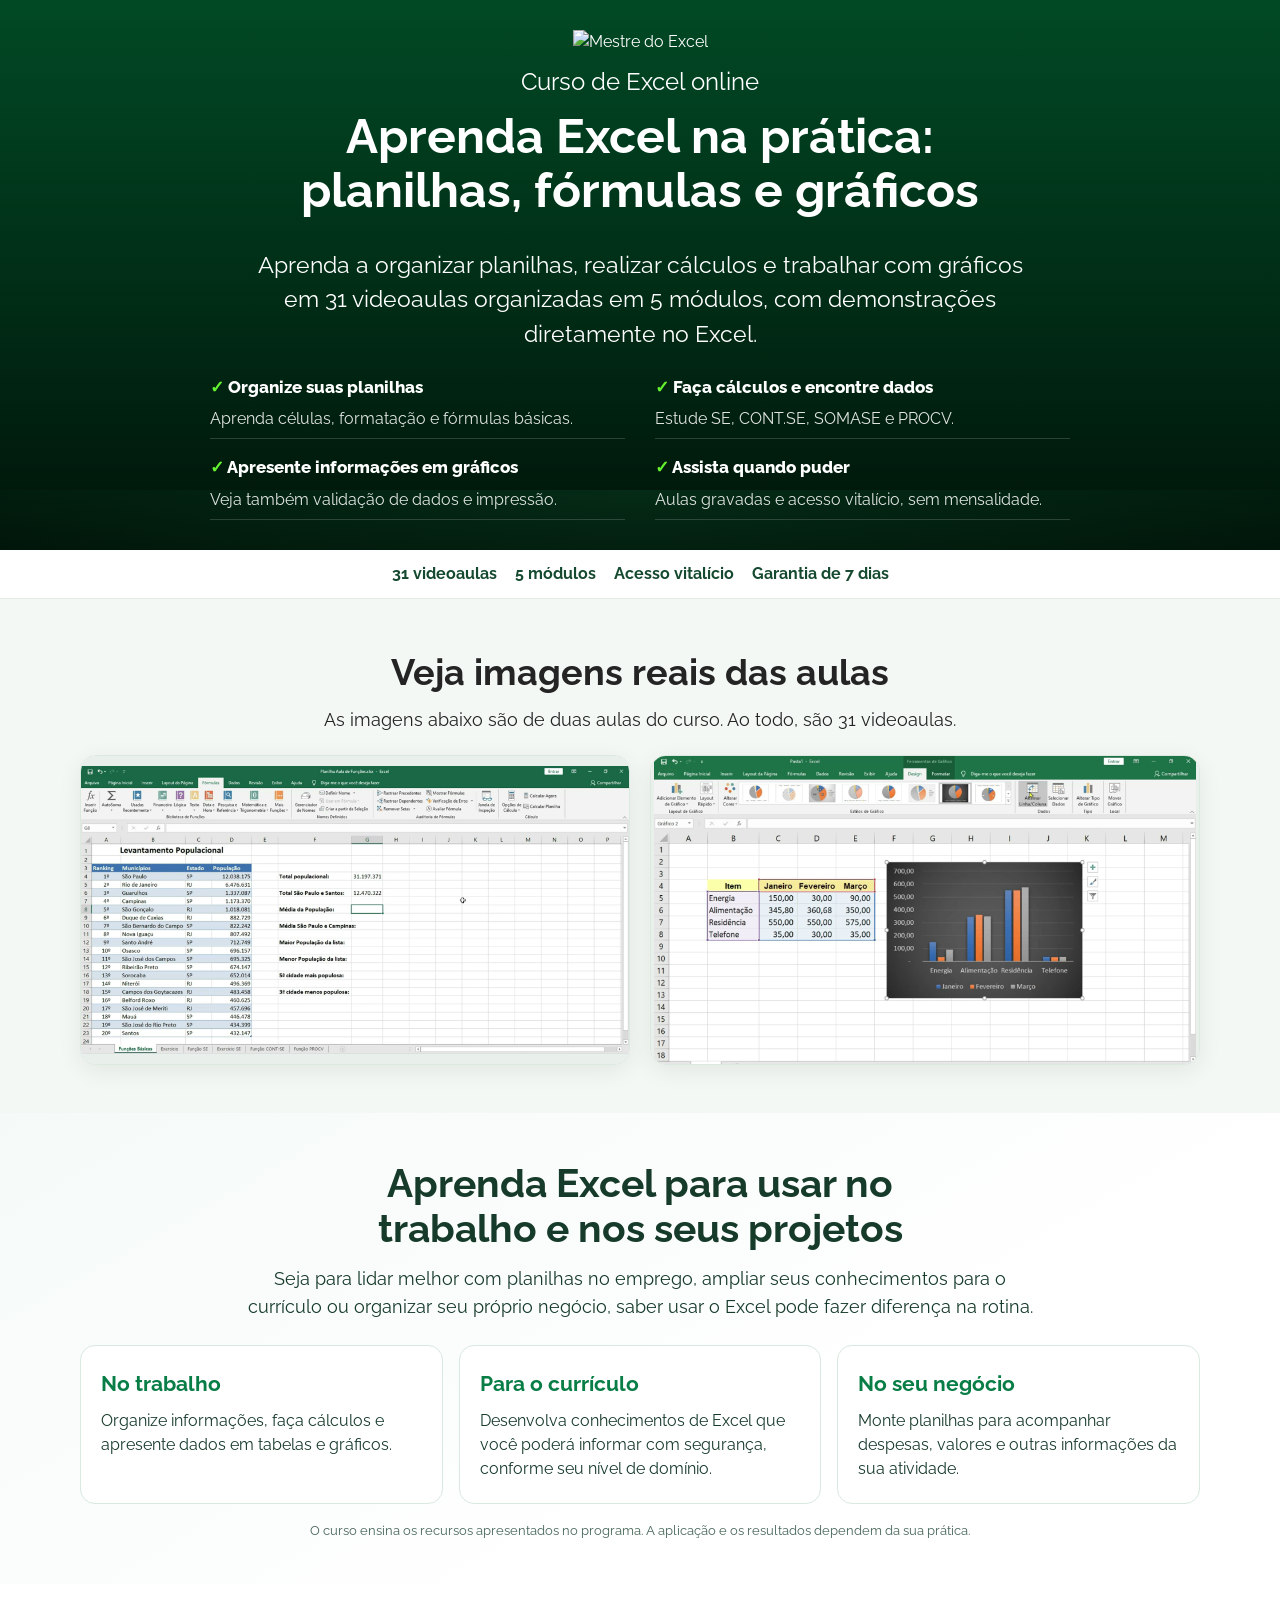
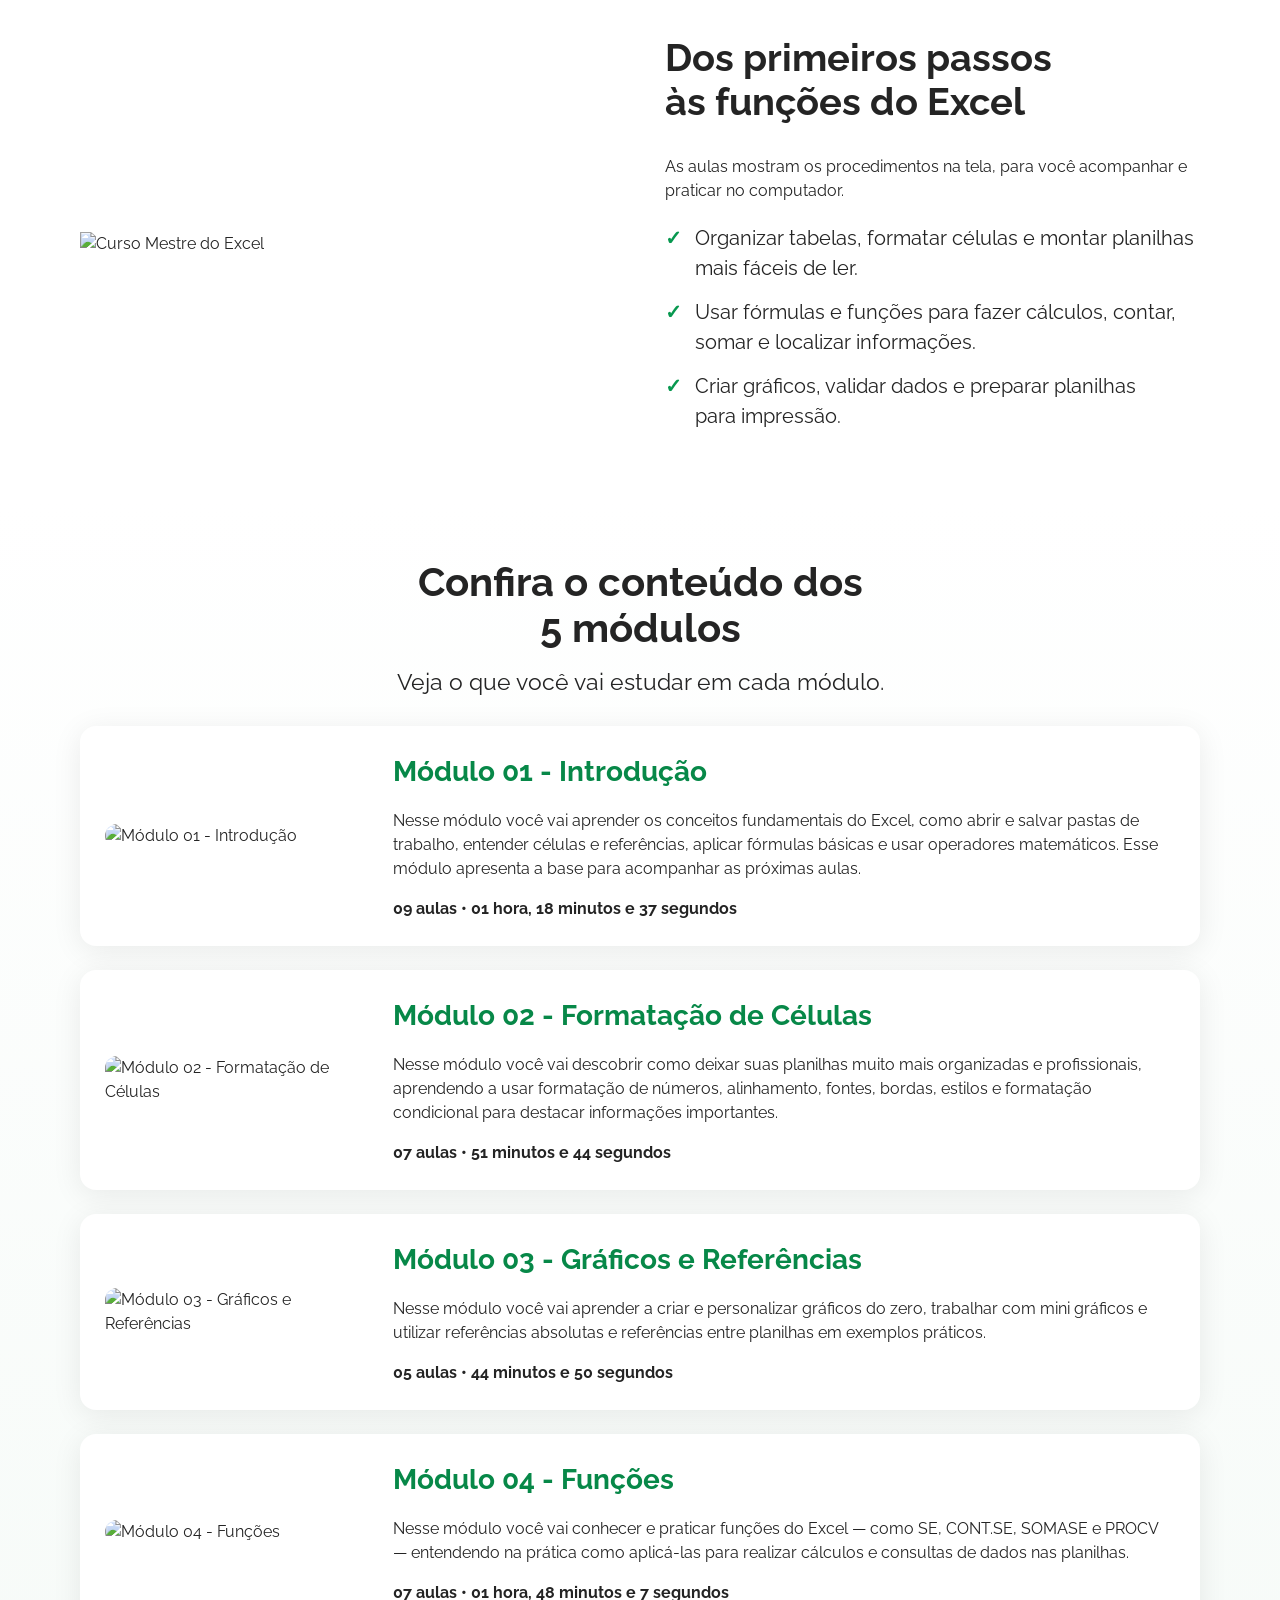
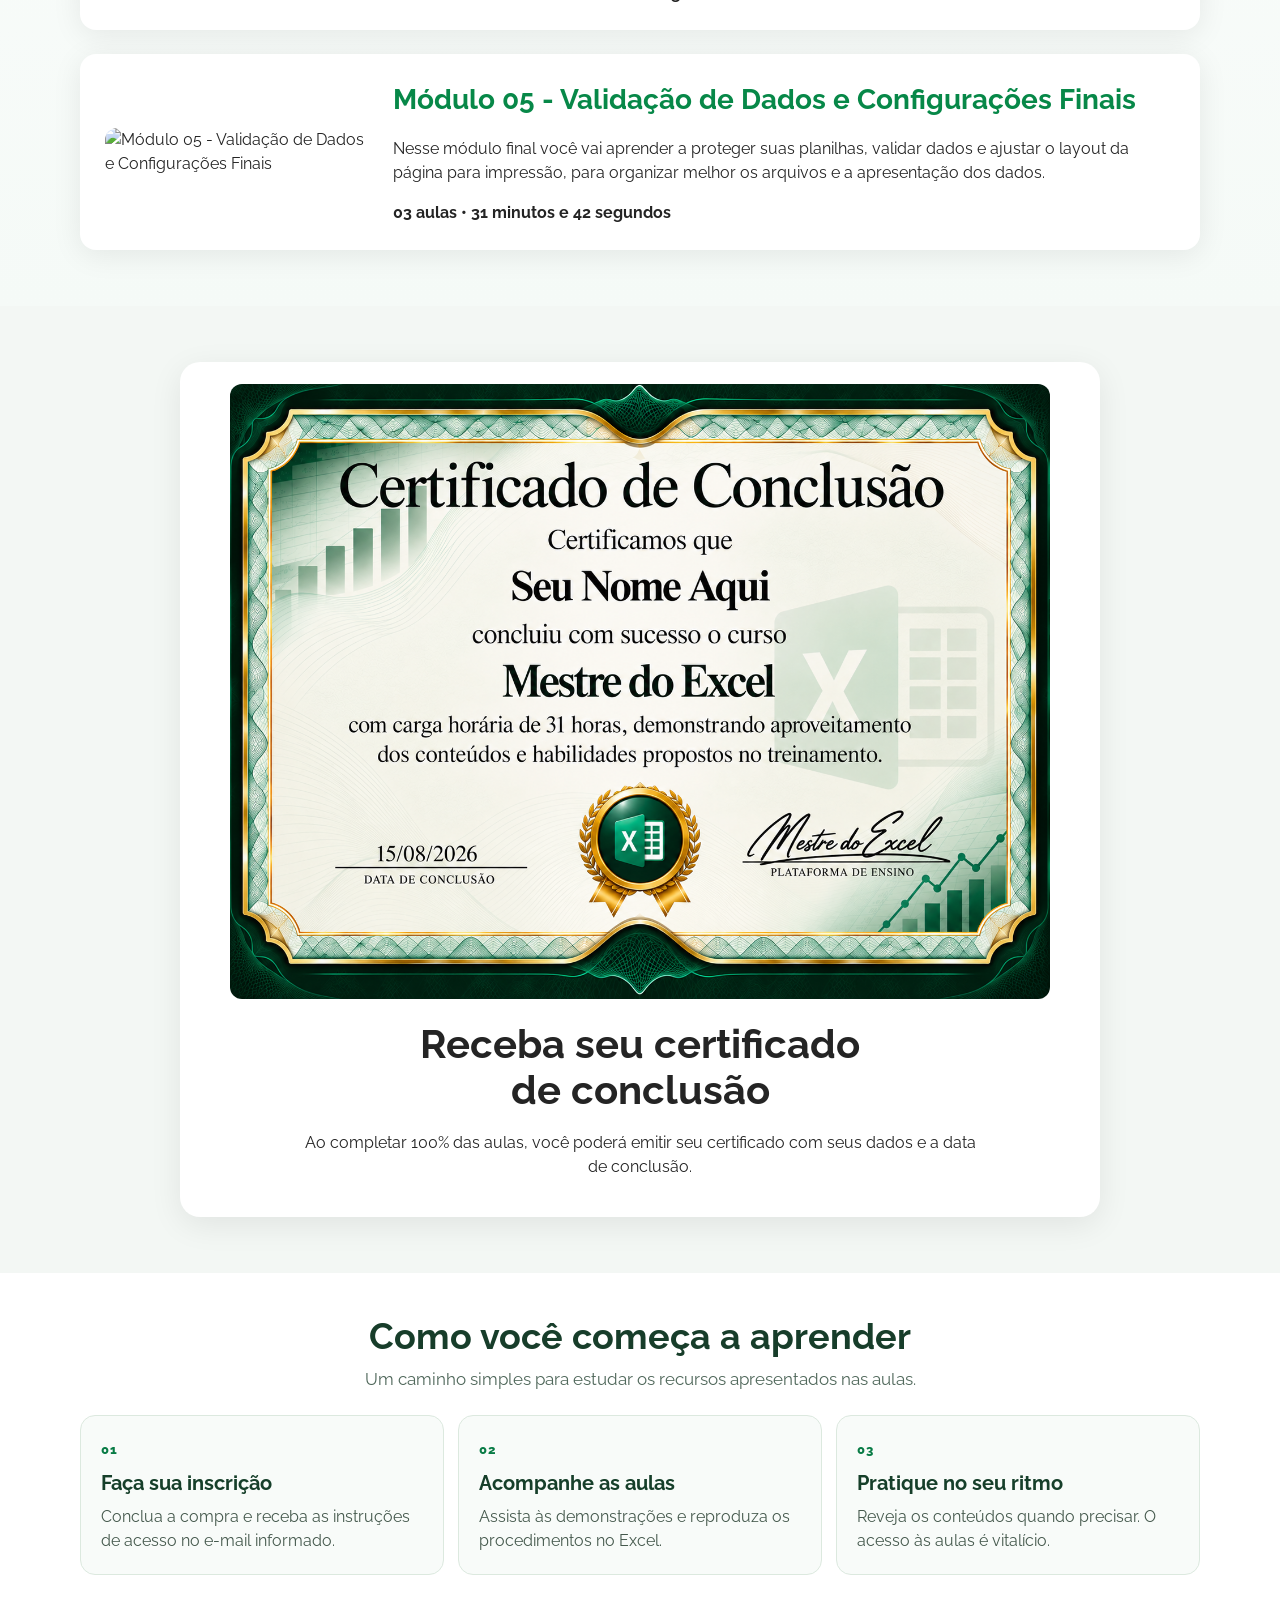
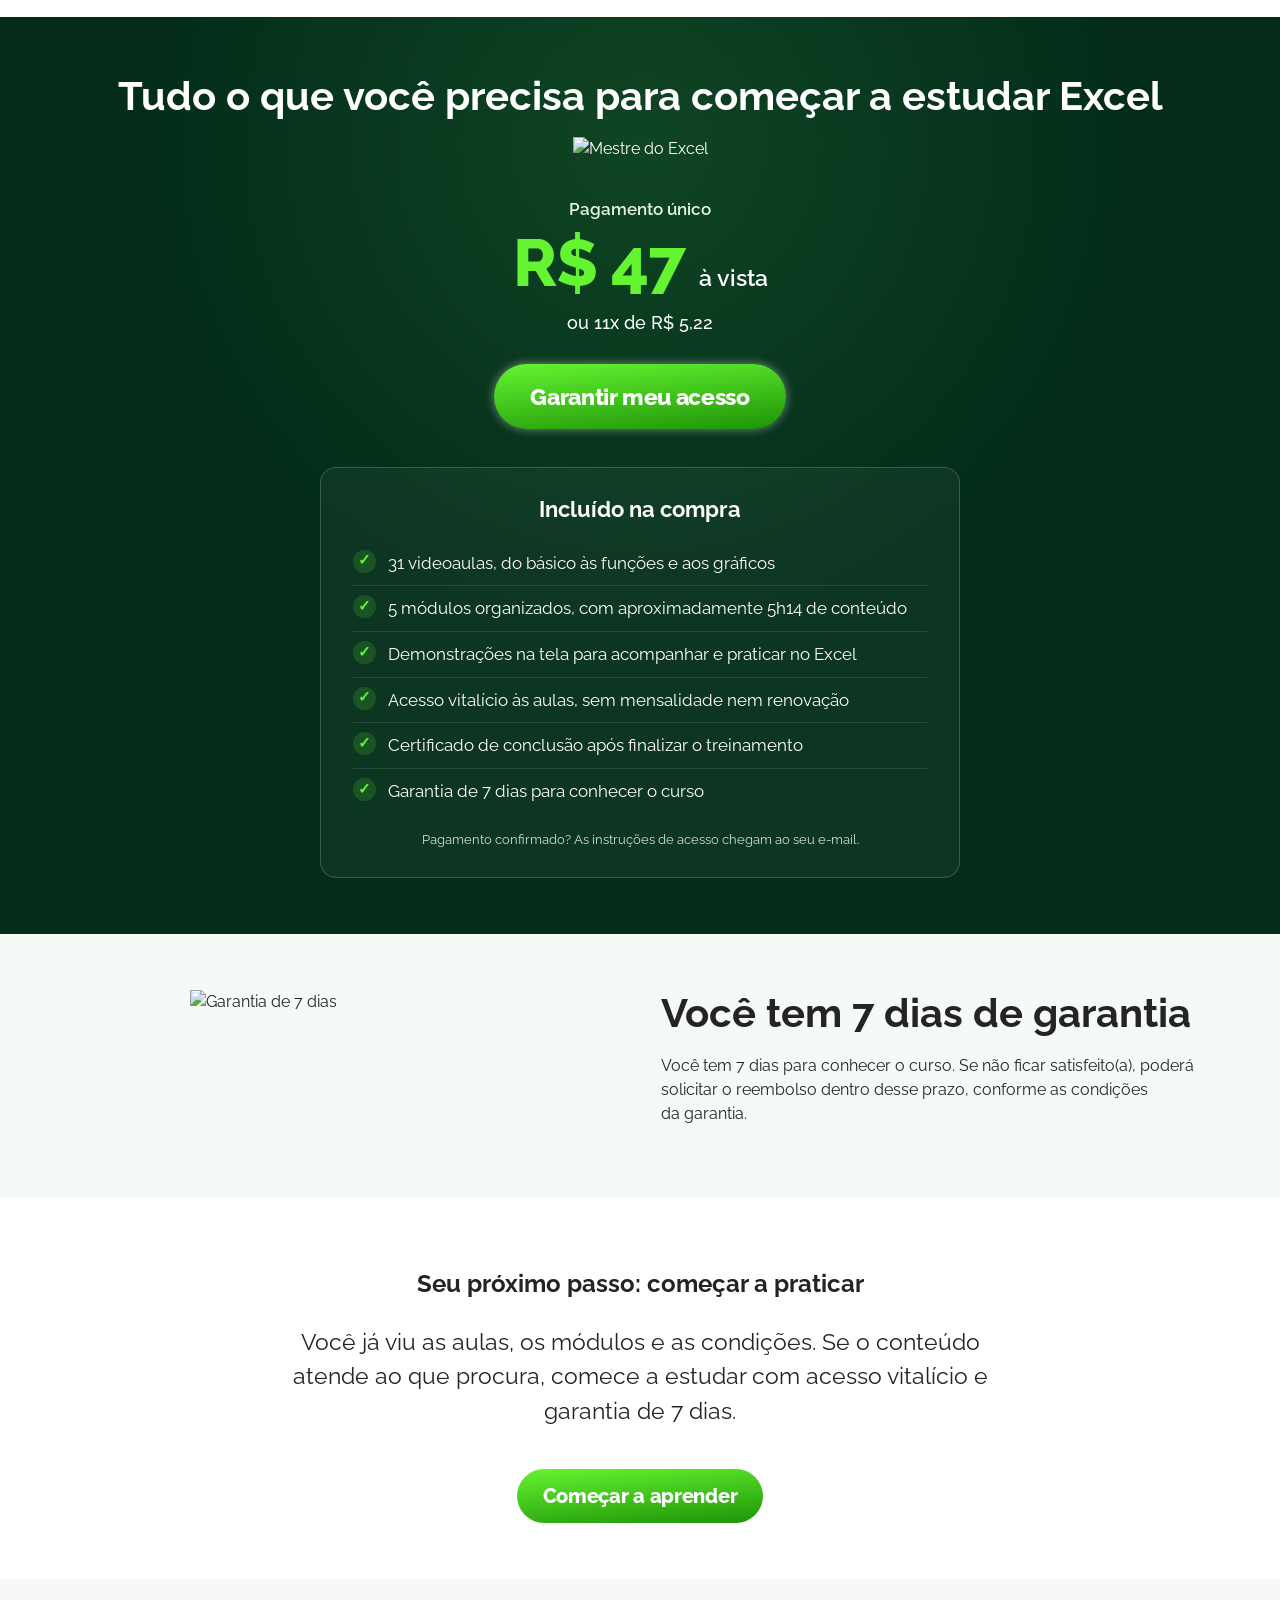
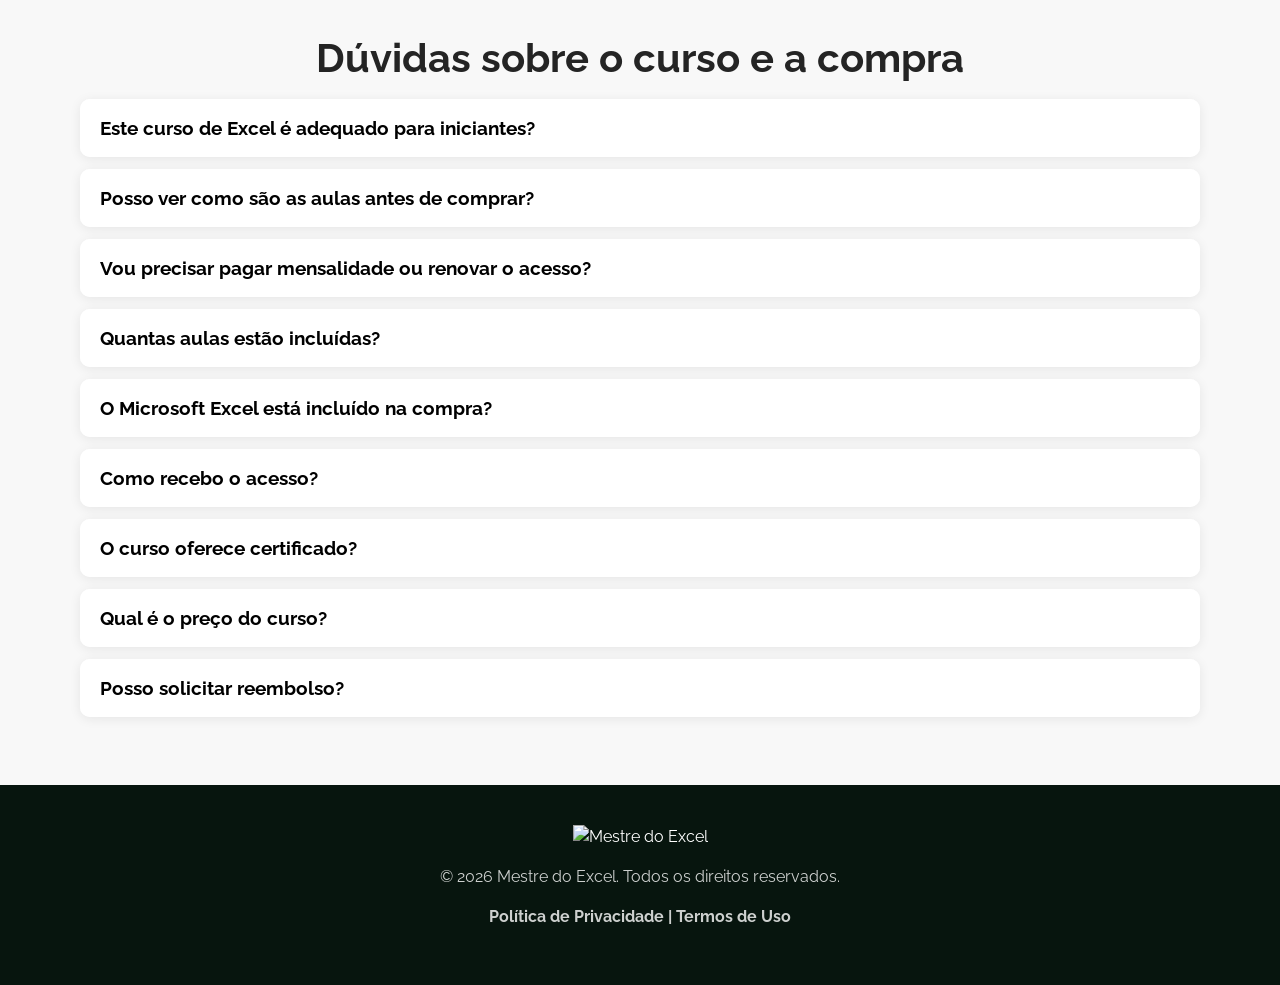
==== commit f9355387: "Add files via upload" ====
--- a/index.html
+++ b/index.html
@@ -10,13 +10,11 @@
 .hero a.cta-primary,.offer a.offer-cta{padding:19px 36px!important;font-size:23px!important}
 a.sticky-buy{white-space:nowrap!important}
 @media(max-width:800px){a.cta{font-size:18px!important;padding:16px 24px!important;max-width:100%!important}.hero a.cta-primary,.offer a.offer-cta{font-size:19px!important;padding:17px 25px!important}a.sticky-buy{font-size:17px!important}}
-@media(max-width:360px){a.cta{font-size:16px!important;padding:15px 17px!important}.hero a.cta-primary,.offer a.offer-cta{font-size:17px!important;padding:16px 18px!important}a.sticky-buy{font-size:15px!important}}
-</style><link href="/assets/favicon.png?v=2" rel="icon" sizes="32x32" type="image/png"/><link href="/assets/favicon.png?v=2" rel="shortcut icon" type="image/png"/><link href="/assets/favicon.png?v=2" rel="apple-touch-icon"/><style>
+@media(max-width:360px){a.cta{font-size:16px!important;padding:15px 17px!important}.hero a.cta-primary,.offer a.offer-cta{font-size:17px!important;padding:16px 18px!important}a.sticky-buy{font-size:15px!important}}</style><link href="/assets/favicon.png?v=2" rel="icon" sizes="32x32" type="image/png"/><link href="/assets/favicon.png?v=2" rel="shortcut icon" type="image/png"/><link href="/assets/favicon.png?v=2" rel="apple-touch-icon"/><style>
 *{box-sizing:border-box}html{scroll-behavior:smooth}body{margin:0;font-family:Raleway,Arial,sans-serif;color:#242424;line-height:1.5;background:#fff}.wrap{width:min(1120px,92%);margin:auto}.center{text-align:center}.left{text-align:left}.hero{position:relative;background:#023d20 url('https://plrprofissional.com/wp-content/uploads/2025/10/BG-Excel-Topo.jpg') top center/cover no-repeat;color:#fff;padding:30px 0 70px}.overlay{position:absolute;inset:0;background:linear-gradient(180deg,rgba(0,78,39,.72),rgba(0,15,6,.9))}.hero-in{position:relative;text-align:center}.logo{width:min(260px,55%)}.eyebrow{font-size:24px;margin:10px 0}.hero h1{font-size:48px;line-height:1.12;max-width:950px;margin:10px auto 30px}.hero-grid,.two{display:grid;grid-template-columns:1fr 1fr;gap:42px;align-items:center}.video{aspect-ratio:16/9;border:2px solid #6cee53;border-radius:12px;overflow:hidden}.video iframe{width:100%;height:100%;border:0}.checklist{list-style:none;padding:0;text-align:left;font-size:20px}.checklist li{margin:16px 0;padding-left:32px;position:relative}.checklist li:before{content:'✓';position:absolute;left:0;color:#55ef46;font-weight:800}.darktext li:before{color:#099a51}.lead,.big{font-size:23px}.cta{display:inline-block;margin:18px auto 8px;padding:20px 38px;border-radius:60px;background:linear-gradient(175deg,#65f431,#1e9407);color:#fff;text-decoration:none;font-weight:800;font-size:28px;box-shadow:0 0 10px rgba(255,255,255,.45);text-align:center}.seal{display:block;width:min(330px,70%);margin:0 auto}.section,.soft,.dark,.offer,.guarantee,.faq{padding:70px 0}.section h2,.soft h2,.offer h2,.faq h2,.guarantee h2{font-size:40px;line-height:1.15}.kicker{font-size:22px;font-weight:600}.product{max-width:100%;max-height:500px}.person{max-width:100%;max-height:480px;margin:auto;display:block}.green{color:#05994f;max-width:950px;margin:50px auto 15px}.dark{background:linear-gradient(135deg,#023d20,#19a861);color:#fff}.soft{background:#f3f7f4}.device-row{display:flex;justify-content:center;gap:30px;align-items:center}.device-row img{max-width:38%;max-height:260px}.features,.steps{display:grid;grid-template-columns:repeat(3,1fr);gap:20px;margin:35px 0}.features article{border:1px solid rgba(255,255,255,.2);padding:28px;border-radius:18px;background:rgba(255,255,255,.06)}.features article>b{font-size:42px;color:#65f431}.steps article,.module{padding:25px;border-radius:16px;background:#fff;box-shadow:0 5px 30px rgba(0,0,0,.08)}.steps span{display:inline-grid;place-items:center;width:50px;height:50px;border-radius:50%;background:#089a51;color:#fff;font-weight:800;font-size:24px}.modules #modules{display:grid;gap:24px;margin-top:35px}.module{display:grid;grid-template-columns:260px 1fr;text-align:left;align-items:center;gap:28px}.module img{width:100%;border-radius:12px}.module h3{font-size:28px;margin:0 0 10px;color:#078848}.costs{max-width:820px;margin:25px auto;text-align:left;font-size:20px}.costs li{margin:14px}.offer{background:#032d19;color:#fff}.offer .price{font-size:30px;margin-top:15px}.offer .price strong{font-size:58px;color:#65f431}.cash{font-size:30px}.notice{max-width:720px;margin:10px auto;font-size:14px;color:#d9e6df}.guarantee{background:#f5faf7}.guarantee img{max-width:320px;width:100%;margin:auto}.faq{background:#f8f8f8}.faq-item{background:#fff;margin:12px 0;border-radius:10px;box-shadow:0 2px 12px rgba(0,0,0,.08);overflow:hidden}.faq-q{width:100%;padding:18px 20px;border:0;background:#fff;text-align:left;font:700 19px Raleway;cursor:pointer}.faq-a{display:none;padding:0 20px 20px;font-size:18px}.faq-item.open .faq-a{display:block}footer{background:#07150e;color:#fff;padding:40px 0}footer p{opacity:.8}code{background:rgba(255,255,255,.12);padding:2px 5px;border-radius:4px}@media(max-width:800px){.hero{padding-top:22px}.hero h1{font-size:31px}.eyebrow{font-size:18px}.hero-grid,.two{grid-template-columns:1fr;gap:22px}.checklist{font-size:18px}.cta{font-size:22px;padding:16px 25px}.section,.soft,.dark,.offer,.guarantee,.faq{padding:45px 0}.section h2,.soft h2,.offer h2,.faq h2,.guarantee h2,.dark h2{font-size:29px}.lead,.big{font-size:20px}.features,.steps{grid-template-columns:1fr}.module{grid-template-columns:1fr;text-align:center}.module img{max-width:300px;margin:auto}.device-row img{max-width:46%}.offer .price strong{font-size:46px}}
 
 
-.hero-proof{display:flex;justify-content:center;gap:10px;flex-wrap:wrap;margin:16px auto 20px}.hero-proof span{background:rgba(255,255,255,.10);border:1px solid rgba(255,255,255,.22);padding:8px 13px;border-radius:999px;font-size:14px;font-weight:700}.hero-price{font-size:18px;margin:8px 0 2px}.hero-price strong{font-size:30px;color:#65f431}.cta-note{font-size:13px;opacity:.9;margin:4px 0 18px}.secondary-link{display:inline-block;color:#fff;font-weight:700;margin:6px 0 16px}.proofbar{background:#fff;border-bottom:1px solid #e5ece8;padding:16px 0}.proofbar .wrap{display:flex;justify-content:center;gap:28px;flex-wrap:wrap;font-weight:700;color:#164a30}.video-section{padding:55px 0;background:#f6faf7}.video-section .video{max-width:820px;margin:24px auto}.certificate-card{max-width:980px;margin:30px auto;display:grid;grid-template-columns:1.15fr .85fr;gap:34px;align-items:center;background:#fff;border-radius:20px;padding:28px;box-shadow:0 8px 32px rgba(0,0,0,.08)}.certificate-card img{display:block;width:100%;height:auto;max-width:100%;border-radius:10px;border:1px solid #d8e3dc}.mini-note{font-size:14px;color:#58645e}.offer-points{list-style:none;padding:0;display:flex;justify-content:center;gap:18px;flex-wrap:wrap;margin:20px 0}.offer-points li{background:rgba(255,255,255,.08);border:1px solid rgba(255,255,255,.18);padding:10px 14px;border-radius:10px}.sticky-buy{display:none}@media(max-width:800px){.certificate-card{grid-template-columns:1fr;padding:18px}.proofbar .wrap{gap:10px;font-size:14px}.sticky-buy{display:block;position:fixed;left:12px;right:12px;bottom:10px;z-index:999;background:linear-gradient(175deg,#65f431,#1e9407);color:#fff;text-decoration:none;text-align:center;font-weight:800;padding:14px 18px;border-radius:999px;box-shadow:0 8px 28px rgba(0,0,0,.3)}}
-</style>
+.hero-proof{display:flex;justify-content:center;gap:10px;flex-wrap:wrap;margin:16px auto 20px}.hero-proof span{background:rgba(255,255,255,.10);border:1px solid rgba(255,255,255,.22);padding:8px 13px;border-radius:999px;font-size:14px;font-weight:700}.hero-price{font-size:18px;margin:8px 0 2px}.hero-price strong{font-size:30px;color:#65f431}.cta-note{font-size:13px;opacity:.9;margin:4px 0 18px}.secondary-link{display:inline-block;color:#fff;font-weight:700;margin:6px 0 16px}.proofbar{background:#fff;border-bottom:1px solid #e5ece8;padding:16px 0}.proofbar .wrap{display:flex;justify-content:center;gap:28px;flex-wrap:wrap;font-weight:700;color:#164a30}.video-section{padding:55px 0;background:#f6faf7}.video-section .video{max-width:820px;margin:24px auto}.certificate-card{max-width:980px;margin:30px auto;display:grid;grid-template-columns:1.15fr .85fr;gap:34px;align-items:center;background:#fff;border-radius:20px;padding:28px;box-shadow:0 8px 32px rgba(0,0,0,.08)}.certificate-card img{display:block;width:100%;height:auto;max-width:100%;border-radius:10px;border:1px solid #d8e3dc}.mini-note{font-size:14px;color:#58645e}.offer-points{list-style:none;padding:0;display:flex;justify-content:center;gap:18px;flex-wrap:wrap;margin:20px 0}.offer-points li{background:rgba(255,255,255,.08);border:1px solid rgba(255,255,255,.18);padding:10px 14px;border-radius:10px}.sticky-buy{display:none}@media(max-width:800px){.certificate-card{grid-template-columns:1fr;padding:18px}.proofbar .wrap{gap:10px;font-size:14px}.sticky-buy{display:block;position:fixed;left:12px;right:12px;bottom:10px;z-index:999;background:linear-gradient(175deg,#65f431,#1e9407);color:#fff;text-decoration:none;text-align:center;font-weight:800;padding:14px 18px;border-radius:999px;box-shadow:0 8px 28px rgba(0,0,0,.3)}}</style>
 <style>
 /* Refinamento final de ritmo visual e CTAs */
 .hero{padding-bottom:34px}
@@ -62,8 +60,7 @@
   .cta{font-size:19px;padding:16px 25px;min-width:min(280px,92%);margin:12px auto 4px}
   .offer-points{margin:15px 0;gap:9px}
   footer{padding:28px 0}
-}
-</style>
+}</style>
 <!-- Google tag (base only - no purchase conversion event on this page) -->
 <script async="" src="https://www.googletagmanager.com/gtag/js?id=AW-18082117538"></script>
 <script>
@@ -127,8 +124,7 @@
   .certificate-card>div{padding:14px 8px 4px}
   .certificate-card .cta{margin-bottom:4px}
   .offer-points{margin:16px 0;gap:9px}
-}
-</style>
+}</style>
 <style>
 /* Hero benefits: cleaner editorial layout, no pill/button appearance */
 .hero-benefits{max-width:720px;margin:18px auto 20px;display:grid;grid-template-columns:repeat(2,minmax(0,1fr));gap:8px 28px;text-align:left}
@@ -141,8 +137,7 @@
 @media(max-width:430px){
   .hero-benefits{gap:0 12px}
   .hero-benefits span{font-size:14px}
-}
-</style>
+}</style>
 <style>
 /* Benefícios principais do topo: foco em resultado, sem aparência de botões */
 .hero-benefits.desire-benefits{max-width:790px;margin:20px auto 18px;display:grid;grid-template-columns:1fr 1fr;gap:13px 30px;text-align:left}
@@ -154,8 +149,7 @@
  .hero-benefits.desire-benefits{grid-template-columns:1fr;gap:12px;margin:18px auto 16px;max-width:94%}
  .hero-benefits.desire-benefits div{font-size:15px;line-height:1.34}
  .hero-benefits.desire-benefits b{font-size:16px;margin-bottom:1px}
-}
-</style>
+}</style>
 <style>
 /* Refinamento da oferta: menos redundância e CTA de compra mais forte */
 .offer .product{margin-bottom:12px}
@@ -171,8 +165,7 @@
   .offer .cash{margin:8px 0 12px}
   .offer .offer-cta{width:min(92%,420px);max-width:none;min-width:0;padding:19px 24px;font-size:21px;margin:14px auto 6px}
   .offer-payment-note{max-width:92%;margin:7px auto 0;font-size:14px;line-height:1.4}
-}
-</style>
+}</style>
 <style>
 /* Ajuste pontual: título do certificado no mobile */
 @media(max-width:800px){
@@ -180,8 +173,7 @@
 }
 @media(max-width:430px){
   .certificate-card h2{font-size:24px;line-height:1.18}
-}
-</style>
+}</style>
 <style>
 /* Copy/conversion refinement — mantém a estrutura e a responsividade */
 .hero h1{max-width:900px}
@@ -215,8 +207,7 @@
  .promise-card{padding:18px}
  .offer .offer-intro{font-size:19px}
  .offer .offer-cta{width:min(94%,440px);min-width:0;font-size:22px;padding:19px 24px}
-}
-</style>
+}</style>
 <style>
 /* Refinamento de copy e demonstração de aulas reais, sem reconstruir o layout. */
 .real-lessons{background:#f4f8f5;padding:52px 0 48px}
@@ -228,8 +219,7 @@
 .real-lessons figure img{display:block;width:100%;height:auto;object-fit:contain}
 .real-lessons figcaption{font-size:14px;color:#4b6253;padding:12px 16px}
 .real-lessons-note{font-size:13px;color:#4d6557;margin:16px auto 0}
-@media(max-width:800px){.real-lessons{padding:38px 0}.real-lessons h2{font-size:28px}.real-lessons-grid{grid-template-columns:1fr}.real-lessons-intro{font-size:17px}}
-</style><style>
+@media(max-width:800px){.real-lessons{padding:38px 0}.real-lessons h2{font-size:28px}.real-lessons-grid{grid-template-columns:1fr}.real-lessons-intro{font-size:17px}}</style><style>
 /* Prévia sempre visível, mesmo antes de enviar os arquivos PNG. */
 .real-lessons figure{position:relative}
 .real-lessons figure img{aspect-ratio:16/9;object-fit:contain;background:#e9f0ec}
@@ -240,22 +230,19 @@
 .real-lessons figure.image-unavailable .lesson-placeholder{display:flex}
 .offer-value-line{max-width:740px;margin:14px auto 18px;font-size:18px;line-height:1.6;color:#e4f4e8}
 .offer .offer-intro{font-weight:700;color:#b8ffad}
-@media(max-width:800px){.offer-value-line{font-size:16px;margin:10px auto 14px}}
-</style><style>/* Preços parcelados em linhas próprias, no desktop e no celular. */
+@media(max-width:800px){.offer-value-line{font-size:16px;margin:10px auto 14px}}</style><style>/* Preços parcelados em linhas próprias, no desktop e no celular. */
 .hero-price strong{display:block;line-height:1.2;margin:5px auto 2px}
 .hero-installments{display:block;font-size:18px;line-height:1.45;margin-top:5px}
 .offer .price{display:flex;flex-direction:column;align-items:center;justify-content:center;gap:2px;line-height:1.2}
 .offer-installment-label{display:block;font-size:24px;font-weight:600}
 .offer .price strong{display:block;line-height:1.12}
-@media(max-width:800px){.hero-installments{font-size:16px}.offer-installment-label{font-size:21px}}
-</style><style>
+@media(max-width:800px){.hero-installments{font-size:16px}.offer-installment-label{font-size:21px}}</style><style>
 /* Apresentação vertical e centralizada do investimento: desktop e celular */
 .hero .hero-price{display:flex!important;flex-direction:column!important;align-items:center!important;justify-content:center!important;flex-wrap:nowrap!important;gap:3px!important;width:100%!important;max-width:100%!important;margin:18px auto 8px!important;text-align:center!important;line-height:1.35!important}
 .hero .hero-price-label{display:block!important;width:100%;font-size:17px;font-weight:500;color:#fff}
 .hero .hero-price-main{display:block!important;width:100%;font-size:clamp(31px,4vw,42px)!important;line-height:1.15!important;margin:4px 0!important;color:#65f431;white-space:normal!important}
 .hero .hero-installments{display:block!important;width:100%;font-size:17px!important;font-weight:500;line-height:1.4!important;margin:0!important;color:#fff}
-@media(max-width:800px){.hero .hero-price{gap:3px!important;margin:14px auto 8px!important}.hero .hero-price-label{font-size:15px}.hero .hero-price-main{font-size:34px!important}.hero .hero-installments{font-size:15px!important}}
-</style><style>
+@media(max-width:800px){.hero .hero-price{gap:3px!important;margin:14px auto 8px!important}.hero .hero-price-label{font-size:15px}.hero .hero-price-main{font-size:34px!important}.hero .hero-installments{font-size:15px!important}}</style><style>
 /* Oferta: preço em coluna e benefícios objetivos abaixo do botão. */
 .offer .offer-price-block{display:flex;flex-direction:column;align-items:center;justify-content:center;gap:5px;margin:24px auto 14px;max-width:560px;text-align:center}
 .offer .offer-price-label{font-size:17px;font-weight:600;color:#e4f4e8}
@@ -270,20 +257,16 @@
 .offer .offer-includes li:last-child{border-bottom:0}
 .offer .offer-includes li::before{content:'✓';position:absolute;left:0;top:9px;display:grid;place-items:center;width:23px;height:23px;border-radius:50%;background:rgba(101,244,49,.16);color:#65f431;font-weight:800;font-size:15px}
 .offer .offer-access-note{font-size:13px;line-height:1.5;color:#d0dfd4;text-align:center;margin:19px 0 0}
-@media(max-width:800px){.offer .offer-price-block{margin:18px auto 12px}.offer .offer-price-label{font-size:15px}.offer .offer-price-main{font-size:46px}.offer .offer-price-main span{font-size:18px}.offer .offer-price-installments{font-size:16px}.offer .offer-includes{margin:24px auto 0;padding:22px 18px}.offer .offer-includes h3{font-size:20px}.offer .offer-includes li{font-size:16px;padding-left:33px}}
-</style><style>
+@media(max-width:800px){.offer .offer-price-block{margin:18px auto 12px}.offer .offer-price-label{font-size:15px}.offer .offer-price-main{font-size:46px}.offer .offer-price-main span{font-size:18px}.offer .offer-price-installments{font-size:16px}.offer .offer-includes{margin:24px auto 0;padding:22px 18px}.offer .offer-includes h3{font-size:20px}.offer .offer-includes li{font-size:16px;padding-left:33px}}</style><style>
 
 .hero .lead{max-width:780px;margin-left:auto;margin-right:auto}
 .real-lessons img{height:auto;max-width:100%}
-@media(max-width:700px){.hero h1{overflow-wrap:break-word}}
-</style><style>
-.value-context{padding:76px 0;background:#f3f8f5;color:#193d2a}.value-context h2{max-width:840px;margin:0 auto 18px}.value-context .big{max-width:850px;margin:0 auto 28px}.value-grid{display:grid;grid-template-columns:repeat(3,minmax(0,1fr));gap:16px;max-width:970px;margin:0 auto 26px}.value-grid article{background:#fff;border:1px solid #d9e9df;border-radius:14px;padding:24px 18px;display:flex;flex-direction:column;gap:10px;text-align:center}.value-grid strong{font-size:23px;color:#126c40}.value-grid span{line-height:1.55}.value-bottom{font-size:19px;line-height:1.6;margin:12px auto 24px;max-width:740px}.value-bottom strong{color:#116c3e}@media(max-width:700px){.value-context{padding:52px 0}.value-grid{grid-template-columns:1fr;gap:10px}.value-grid article{padding:18px}.value-bottom{font-size:17px}}
-</style><style>
+@media(max-width:700px){.hero h1{overflow-wrap:break-word}}</style><style>
+.value-context{padding:76px 0;background:#f3f8f5;color:#193d2a}.value-context h2{max-width:840px;margin:0 auto 18px}.value-context .big{max-width:850px;margin:0 auto 28px}.value-grid{display:grid;grid-template-columns:repeat(3,minmax(0,1fr));gap:16px;max-width:970px;margin:0 auto 26px}.value-grid article{background:#fff;border:1px solid #d9e9df;border-radius:14px;padding:24px 18px;display:flex;flex-direction:column;gap:10px;text-align:center}.value-grid strong{font-size:23px;color:#126c40}.value-grid span{line-height:1.55}.value-bottom{font-size:19px;line-height:1.6;margin:12px auto 24px;max-width:740px}.value-bottom strong{color:#116c3e}@media(max-width:700px){.value-context{padding:52px 0}.value-grid{grid-template-columns:1fr;gap:10px}.value-grid article{padding:18px}.value-bottom{font-size:17px}}</style><style>
 /* CTAs compactos e legíveis */
 a.cta{min-width:0!important;max-width:min(100%,360px)!important;padding:15px 26px!important;font-size:20px!important;line-height:1.2!important;white-space:normal;}
 .offer .offer-cta,.hero .cta-primary{min-width:0!important;max-width:min(100%,360px)!important;}
-@media(max-width:800px){a.cta{max-width:94%!important;padding:14px 22px!important;font-size:18px!important;}a.sticky-buy{font-size:16px;padding:12px 18px;}}
-</style><style>
+@media(max-width:800px){a.cta{max-width:94%!important;padding:14px 22px!important;font-size:18px!important;}a.sticky-buy{font-size:16px;padding:12px 18px;}}</style><style>
 /* Ajuste de ritmo após remoção de elementos redundantes */
 .hero{padding-bottom:24px!important}
 .hero-benefits.desire-benefits{margin-bottom:4px!important}
@@ -308,8 +291,7 @@
 .work-reasons-card h3{color:#087d46;font-size:21px;margin:0 0 9px}
 .work-reasons-card p{font-size:16px;line-height:1.5;margin:0}
 .work-reasons-note{max-width:820px;margin:17px auto 0;text-align:center;color:#466556;font-size:13px}
-@media(max-width:700px){.work-reasons{padding:32px 0}.work-reasons-grid{grid-template-columns:1fr;gap:10px}.work-reasons-card{padding:17px 18px}.work-reasons h2{font-size:28px}.work-reasons-lead{font-size:16px}#modulos h2{font-size:30px;line-height:1.16}#modulos h2 .module-title-nowrap{font-size:inherit}}
-</style><style>
+@media(max-width:700px){.work-reasons{padding:32px 0}.work-reasons-grid{grid-template-columns:1fr;gap:10px}.work-reasons-card{padding:17px 18px}.work-reasons h2{font-size:28px}.work-reasons-lead{font-size:16px}#modulos h2{font-size:30px;line-height:1.16}#modulos h2 .module-title-nowrap{font-size:inherit}}</style><style>
 /* Refinamento visual: ritmo, profundidade e navegação */
 :root{scroll-behavior:smooth}
 body{overflow-x:hidden}
@@ -342,12 +324,10 @@
 .assist-close{position:absolute;top:12px;right:12px;border:0;border-radius:50%;width:36px;height:36px;background:#eff6f1;color:#315144;font-size:24px;line-height:1;cursor:pointer}
 @keyframes assist-in{from{opacity:0;transform:translateY(12px) scale(.98)}to{opacity:1;transform:translateY(0) scale(1)}}
 @media(max-width:600px){.assist-card{padding:26px 22px}.assist-actions{align-items:stretch;flex-direction:column}.assist-primary,.assist-secondary{width:100%;text-align:center}}
-@media(prefers-reduced-motion:reduce){:root{scroll-behavior:auto}*,*:before,*:after{animation-duration:.01ms!important;transition-duration:.01ms!important}}
-</style><style>/* Títulos diretos, sem lacunas deixadas por subtítulos removidos */
+@media(prefers-reduced-motion:reduce){:root{scroll-behavior:auto}*,*:before,*:after{animation-duration:.01ms!important;transition-duration:.01ms!important}}</style><style>/* Títulos diretos, sem lacunas deixadas por subtítulos removidos */
 .real-lessons .wrap > h2, .decision-section .wrap > h2, .soft .wrap > h2 { margin-top:0; }
 .real-lessons .wrap > h2 { margin-bottom:12px; }
-.real-lessons .real-lessons-intro { margin-top:0; }
-</style><style>
+.real-lessons .real-lessons-intro { margin-top:0; }</style><style>
 /* Estabilidade do layout no celular: evita ampliação acidental e deslocamento horizontal */
 html{width:100%;max-width:100%;overflow-x:clip;-webkit-text-size-adjust:100%;text-size-adjust:100%;touch-action:pan-x pan-y}
 body{width:100%;max-width:100%;overflow-x:clip}
@@ -360,13 +340,34 @@
   a.cta{max-width:calc(100vw - 32px)!important;min-width:0!important;font-size:clamp(15px,4.4vw,19px)!important;padding:15px 18px!important;white-space:nowrap!important}
   .sticky-buy{max-width:100vw}
   .assist-dialog{max-width:100vw;overflow-x:clip}
+}</style><style>
+/* Apresentação concreta do produto e caminho de leitura */
+.hero-in{max-width:1040px}
+.study-flow{padding:42px 0;background:#fff}
+.study-flow-heading{text-align:center;max-width:740px;margin:0 auto 22px}
+.study-flow-heading h2{font-size:clamp(27px,3.2vw,36px);line-height:1.18;margin:0 0 10px;color:#173d2a}
+.study-flow-heading p{margin:0;font-size:17px;color:#50685b}
+.study-flow-grid{display:grid;grid-template-columns:repeat(3,minmax(0,1fr));gap:14px}
+.study-flow-grid article{padding:21px 20px;border:1px solid #dce9df;border-radius:15px;background:#f8fbf9;text-align:left}
+.study-flow-number{font-size:13px;letter-spacing:.1em;font-weight:800;color:#087b45}
+.study-flow-grid h3{font-size:20px;margin:7px 0;color:#163f2a}
+.study-flow-grid p{font-size:16px;line-height:1.5;margin:0;color:#45594d}
+.offer-checkout-clarity{margin:7px auto 0;font-size:14px;color:#d9eadf}</style><style>
+/* Leitura responsiva: evita linhas órfãs sem forçar larguras rígidas. */
+h1,h2,h3{ text-wrap:balance; overflow-wrap:break-word; }
+p,li,figcaption,.offer-access-note,.faq-a{ text-wrap:pretty; overflow-wrap:break-word; }
+.offer .offer-access-note{max-width:520px;margin:16px auto 0;padding:0 10px;line-height:1.55;text-align:center;}
+@media(max-width:600px){
+ .offer .offer-access-note{max-width:330px;font-size:13px;line-height:1.5;}
+ .work-reasons-lead,.real-lessons-intro,.final-close .big{max-width:36ch;margin-left:auto;margin-right:auto;}
+ h1,h2,h3{hyphens:none;}
 }
 </style></head><body><div aria-hidden="true" class="read-progress"></div>
 <header class="hero"><div class="overlay"></div><div class="wrap hero-in">
 <img alt="Mestre do Excel" class="logo" src="https://plrprofissional.com/wp-content/uploads/2022/08/Logo-Mestre-Excel.png"/>
 <p class="eyebrow">Curso de Excel online</p>
 <h1>Aprenda Excel na prática: planilhas, fórmulas e gráficos</h1>
-<p class="lead">Um curso online com 31 videoaulas em 5 módulos. Aprenda desde a organização de planilhas até funções como SE e PROCV, com explicações mostradas diretamente no Excel.</p>
+<p class="lead">Aprenda a organizar planilhas, realizar cálculos e trabalhar com gráficos em 31 videoaulas organizadas em 5 módulos, com demonstrações diretamente no Excel.</p>
 <div class="hero-benefits desire-benefits">
 <div><b>✓ Organize suas planilhas</b><span>Aprenda células, formatação e fórmulas básicas.</span></div>
 <div><b>✓ Faça cálculos e encontre dados</b><span>Estude SE, CONT.SE, SOMASE e PROCV.</span></div>
@@ -375,7 +376,7 @@
 </div>
 </div></header>
 <main>
-<section class="proofbar"><div class="wrap"><span>31 videoaulas</span><span>5 módulos</span><span>Acesso vitalício</span><span>Garantia de 7 dias</span></div></section><section class="real-lessons" id="aulas-reais"><div class="wrap center"><h2>Veja imagens reais das aulas</h2><p class="real-lessons-intro">Confira duas capturas reais das aulas e veja como o Excel é apresentado durante as explicações.</p><div class="real-lessons-grid"><figure class=""><img alt="Captura de tela da aula real 1 do Mestre do Excel" decoding="async" height="540" loading="lazy" onerror="this.style.display='none';this.parentElement.classList.add('image-unavailable');" onload="this.style.display='block';this.parentElement.classList.remove('image-unavailable');" src="assets/aula-real-01.png" width="960"/><div aria-hidden="true" class="lesson-placeholder"><span class="lesson-placeholder-icon">▣</span><span>Prévia da aula 1</span><small>assets/aula-real-01.png</small></div></figure><figure class=""><img alt="Captura de tela da aula real 2 do Mestre do Excel" decoding="async" height="540" loading="lazy" onerror="this.style.display='none';this.parentElement.classList.add('image-unavailable');" onload="this.style.display='block';this.parentElement.classList.remove('image-unavailable');" src="assets/aula-real-02.png" width="960"/><div aria-hidden="true" class="lesson-placeholder"><span class="lesson-placeholder-icon">▣</span><span>Prévia da aula 2</span><small>assets/aula-real-02.png</small></div></figure></div></div></section><section aria-labelledby="work-reasons-title" class="work-reasons"><div class="wrap"><div class="work-reasons-intro"><p class="work-reasons-label">EXCEL PARA SITUAÇÕES REAIS</p><h2 id="work-reasons-title">Aprenda Excel para usar no trabalho e nos seus projetos</h2><p class="work-reasons-lead">Seja para lidar melhor com planilhas no emprego, ampliar seus conhecimentos para o currículo ou organizar seu próprio negócio, saber usar o Excel pode fazer diferença na rotina.</p></div><div class="work-reasons-grid"><article class="work-reasons-card"><h3>No trabalho</h3><p>Organize informações, faça cálculos e apresente dados em tabelas e gráficos.</p></article><article class="work-reasons-card"><h3>Para o currículo</h3><p>Desenvolva conhecimentos de Excel que você poderá informar com segurança, conforme seu nível de domínio.</p></article><article class="work-reasons-card"><h3>No seu negócio</h3><p>Monte planilhas para acompanhar despesas, valores e outras informações da sua atividade.</p></article></div><p class="work-reasons-note">O curso ensina os recursos apresentados no programa. A aplicação e os resultados dependem da sua prática.</p></div></section>
+<section class="proofbar"><div class="wrap"><span>31 videoaulas</span><span>5 módulos</span><span>Acesso vitalício</span><span>Garantia de 7 dias</span></div></section><section class="real-lessons" id="aulas-reais"><div class="wrap center"><h2>Veja imagens reais das aulas</h2><p class="real-lessons-intro">As imagens abaixo são de duas aulas do curso. Ao todo, são 31 videoaulas.</p><div class="real-lessons-grid"><figure class=""><img alt="Captura de tela da aula real 1 do Mestre do Excel" decoding="async" height="540" loading="lazy" onerror="this.style.display='none';this.parentElement.classList.add('image-unavailable');" onload="this.style.display='block';this.parentElement.classList.remove('image-unavailable');" src="assets/aula-real-01.png" width="960"/><div aria-hidden="true" class="lesson-placeholder"><span class="lesson-placeholder-icon">▣</span><span>Prévia da aula 1</span><small>assets/aula-real-01.png</small></div></figure><figure class=""><img alt="Captura de tela da aula real 2 do Mestre do Excel" decoding="async" height="540" loading="lazy" onerror="this.style.display='none';this.parentElement.classList.add('image-unavailable');" onload="this.style.display='block';this.parentElement.classList.remove('image-unavailable');" src="assets/aula-real-02.png" width="960"/><div aria-hidden="true" class="lesson-placeholder"><span class="lesson-placeholder-icon">▣</span><span>Prévia da aula 2</span><small>assets/aula-real-02.png</small></div></figure></div></div></section><section aria-labelledby="work-reasons-title" class="work-reasons"><div class="wrap"><div class="work-reasons-intro"><h2 id="work-reasons-title">Aprenda Excel para usar no trabalho e nos seus projetos</h2><p class="work-reasons-lead">Seja para lidar melhor com planilhas no emprego, ampliar seus conhecimentos para o currículo ou organizar seu próprio negócio, saber usar o Excel pode fazer diferença na rotina.</p></div><div class="work-reasons-grid"><article class="work-reasons-card"><h3>No trabalho</h3><p>Organize informações, faça cálculos e apresente dados em tabelas e gráficos.</p></article><article class="work-reasons-card"><h3>Para o currículo</h3><p>Desenvolva conhecimentos de Excel que você poderá informar com segurança, conforme seu nível de domínio.</p></article><article class="work-reasons-card"><h3>No seu negócio</h3><p>Monte planilhas para acompanhar despesas, valores e outras informações da sua atividade.</p></article></div><p class="work-reasons-note">O curso ensina os recursos apresentados no programa. A aplicação e os resultados dependem da sua prática.</p></div></section>
 <section class="decision-section" id="curso"><div class="wrap two">
 <div><img alt="Curso Mestre do Excel" class="product" src="https://plrprofissional.com/wp-content/uploads/2025/10/Mockup-Mestre-do-Excel.png"/></div>
 <div class="left">
@@ -395,8 +396,8 @@
 <p>Ao completar 100% das aulas, você poderá emitir seu certificado com seus dados e a data de conclusão.</p>
 </div>
 </div></div></section>
-<section class="offer" id="oferta"><div class="wrap center">
-<h2>Invista no seu aprendizado de Excel</h2>
+<section aria-labelledby="study-flow-title" class="study-flow"><div class="wrap"><div class="study-flow-heading"><h2 id="study-flow-title">Como você começa a aprender</h2><p>Um caminho simples para estudar os recursos apresentados nas aulas.</p></div><div class="study-flow-grid"><article><span class="study-flow-number">01</span><h3>Faça sua inscrição</h3><p>Conclua a compra e receba as instruções de acesso no e-mail informado.</p></article><article><span class="study-flow-number">02</span><h3>Acompanhe as aulas</h3><p>Assista às demonstrações e reproduza os procedimentos no Excel.</p></article><article><span class="study-flow-number">03</span><h3>Pratique no seu ritmo</h3><p>Reveja os conteúdos quando precisar. O acesso às aulas é vitalício.</p></article></div></div></section><section class="offer" id="oferta"><div class="wrap center">
+<h2>Tudo o que você precisa para começar a estudar Excel</h2>
 <img alt="Mestre do Excel" class="product" src="https://plrprofissional.com/wp-content/uploads/2025/10/Mockup-Curso-Mestre-do-Excel.png"/>
 <div aria-label="Preço do curso" class="offer-price-block"><span class="offer-price-label">Pagamento único</span><strong class="offer-price-main">R$ 47 <span>à vista</span></strong><span class="offer-price-installments">ou 11x de R$ 5,22</span></div>
 <a class="cta checkout offer-cta" data-cta-id="oferta" href="https://pay.kiwify.com.br/A4Oyskz" rel="noopener noreferrer" target="_blank">Garantir meu acesso</a>
@@ -407,7 +408,7 @@
 <li>Acesso vitalício às aulas, sem mensalidade nem renovação</li>
 <li>Certificado de conclusão após finalizar o treinamento</li>
 <li>Garantia de 7 dias para conhecer o curso</li>
-</ul><p class="offer-access-note">Após a confirmação do pagamento, as instruções de acesso são enviadas ao e-mail informado na compra.</p></div>
+</ul><p class="offer-access-note">Pagamento confirmado? As instruções de acesso chegam ao seu e-mail.</p></div>
 </div></section>
 <section class="guarantee"><div class="wrap two"><img alt="Garantia de 7 dias" src="https://plrprofissional.com/wp-content/uploads/2023/02/garantia-7-dias-2.png"/><div><h2>Você tem 7 dias de garantia</h2><p>Você tem 7 dias para conhecer o curso. Se não ficar satisfeito(a), poderá solicitar o reembolso dentro desse prazo, conforme as condições da garantia.</p></div></div></section>
 <section class="final-close"><div class="wrap center"><h2>Seu próximo passo: começar a praticar</h2><p class="big">Você já viu as aulas, os módulos e as condições. Se o conteúdo atende ao que procura, comece a estudar com acesso vitalício e garantia de 7 dias.</p><a class="cta checkout" data-cta-id="fechamento" href="https://pay.kiwify.com.br/A4Oyskz" rel="noopener noreferrer" target="_blank">Começar a aprender</a></div></section>
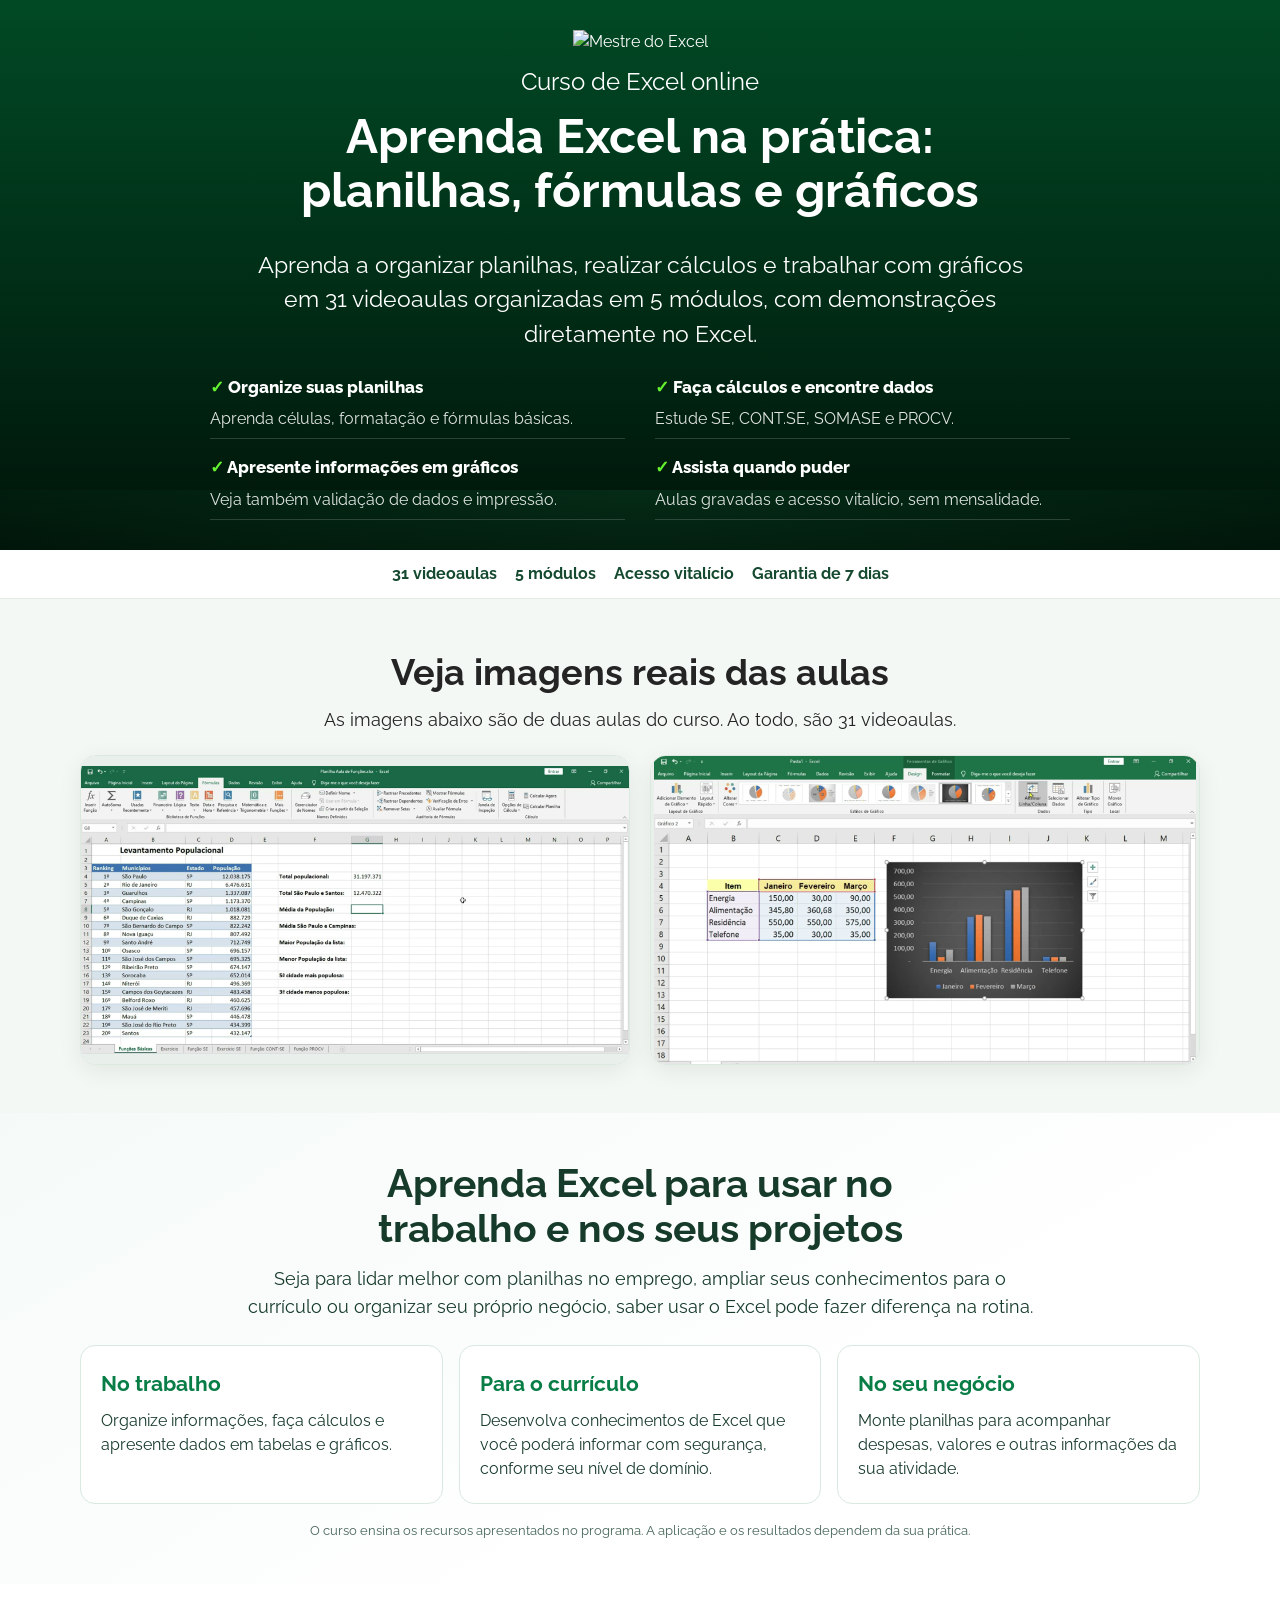
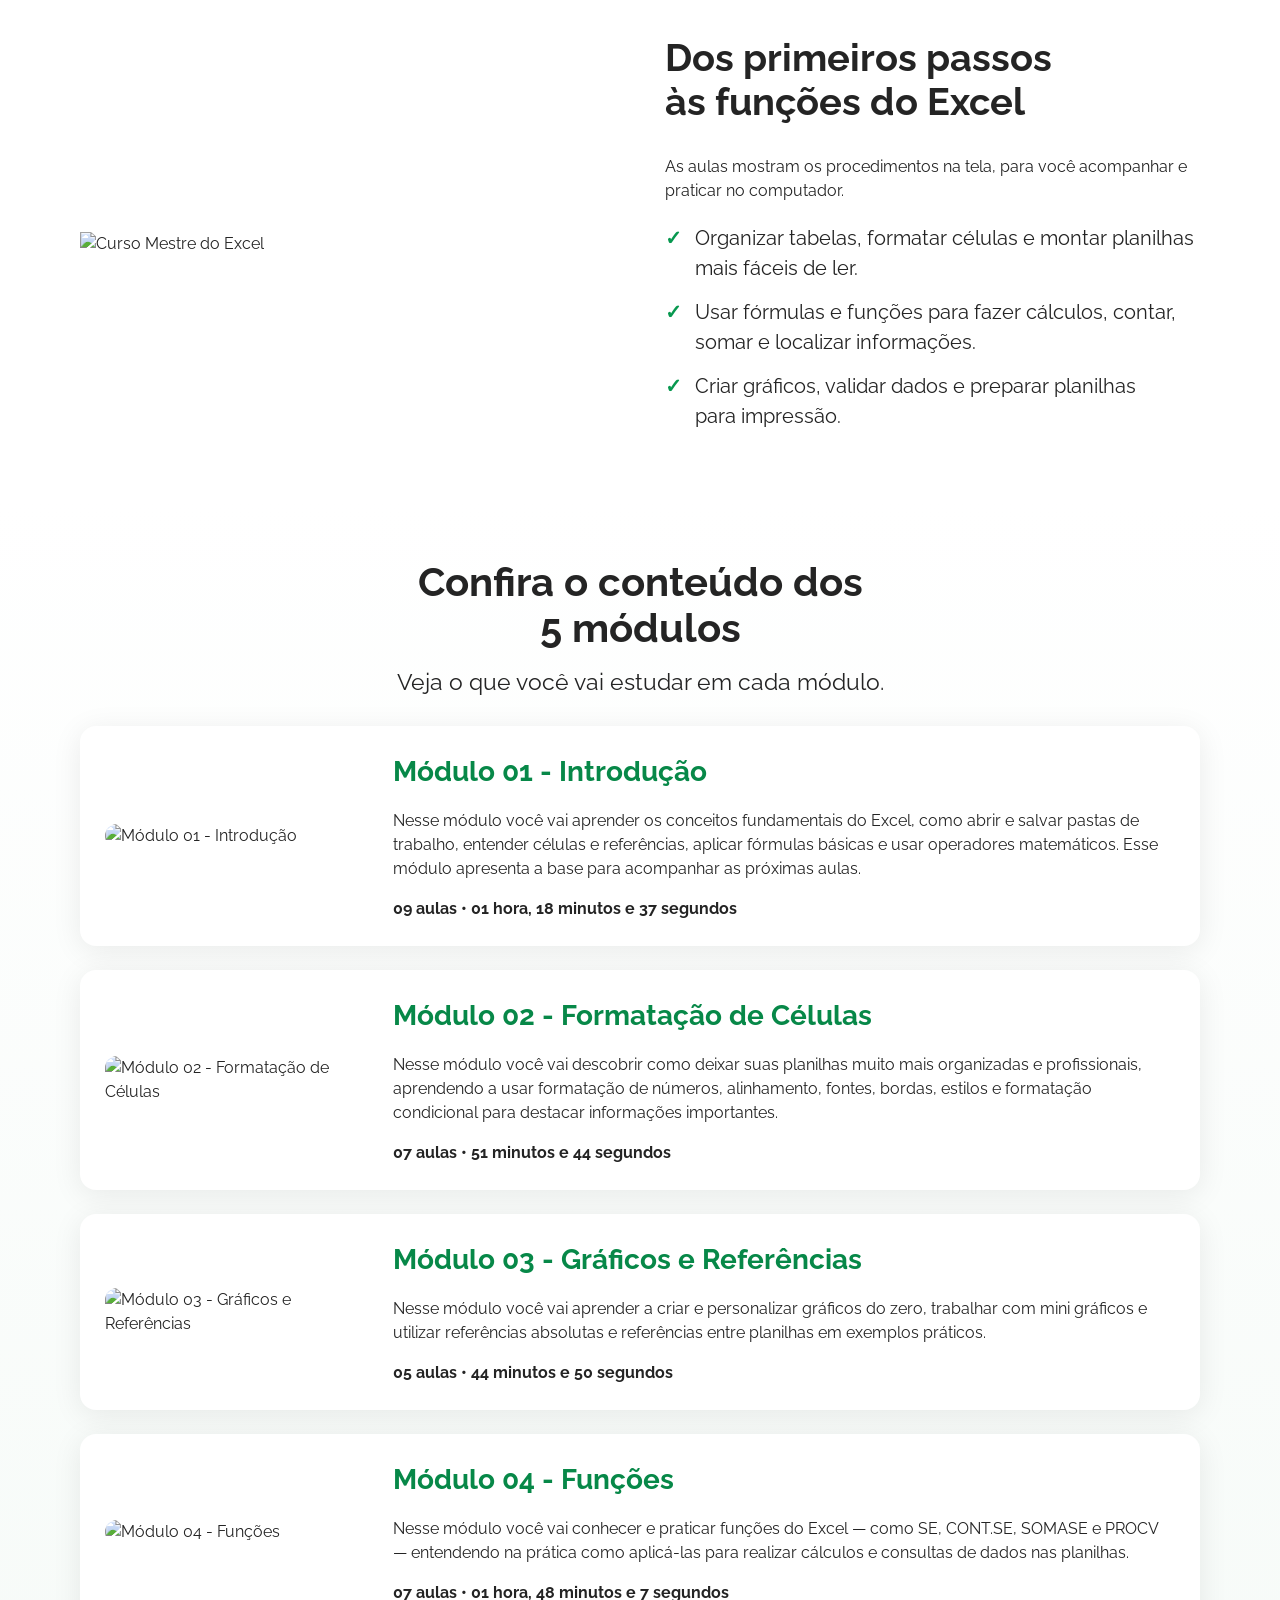
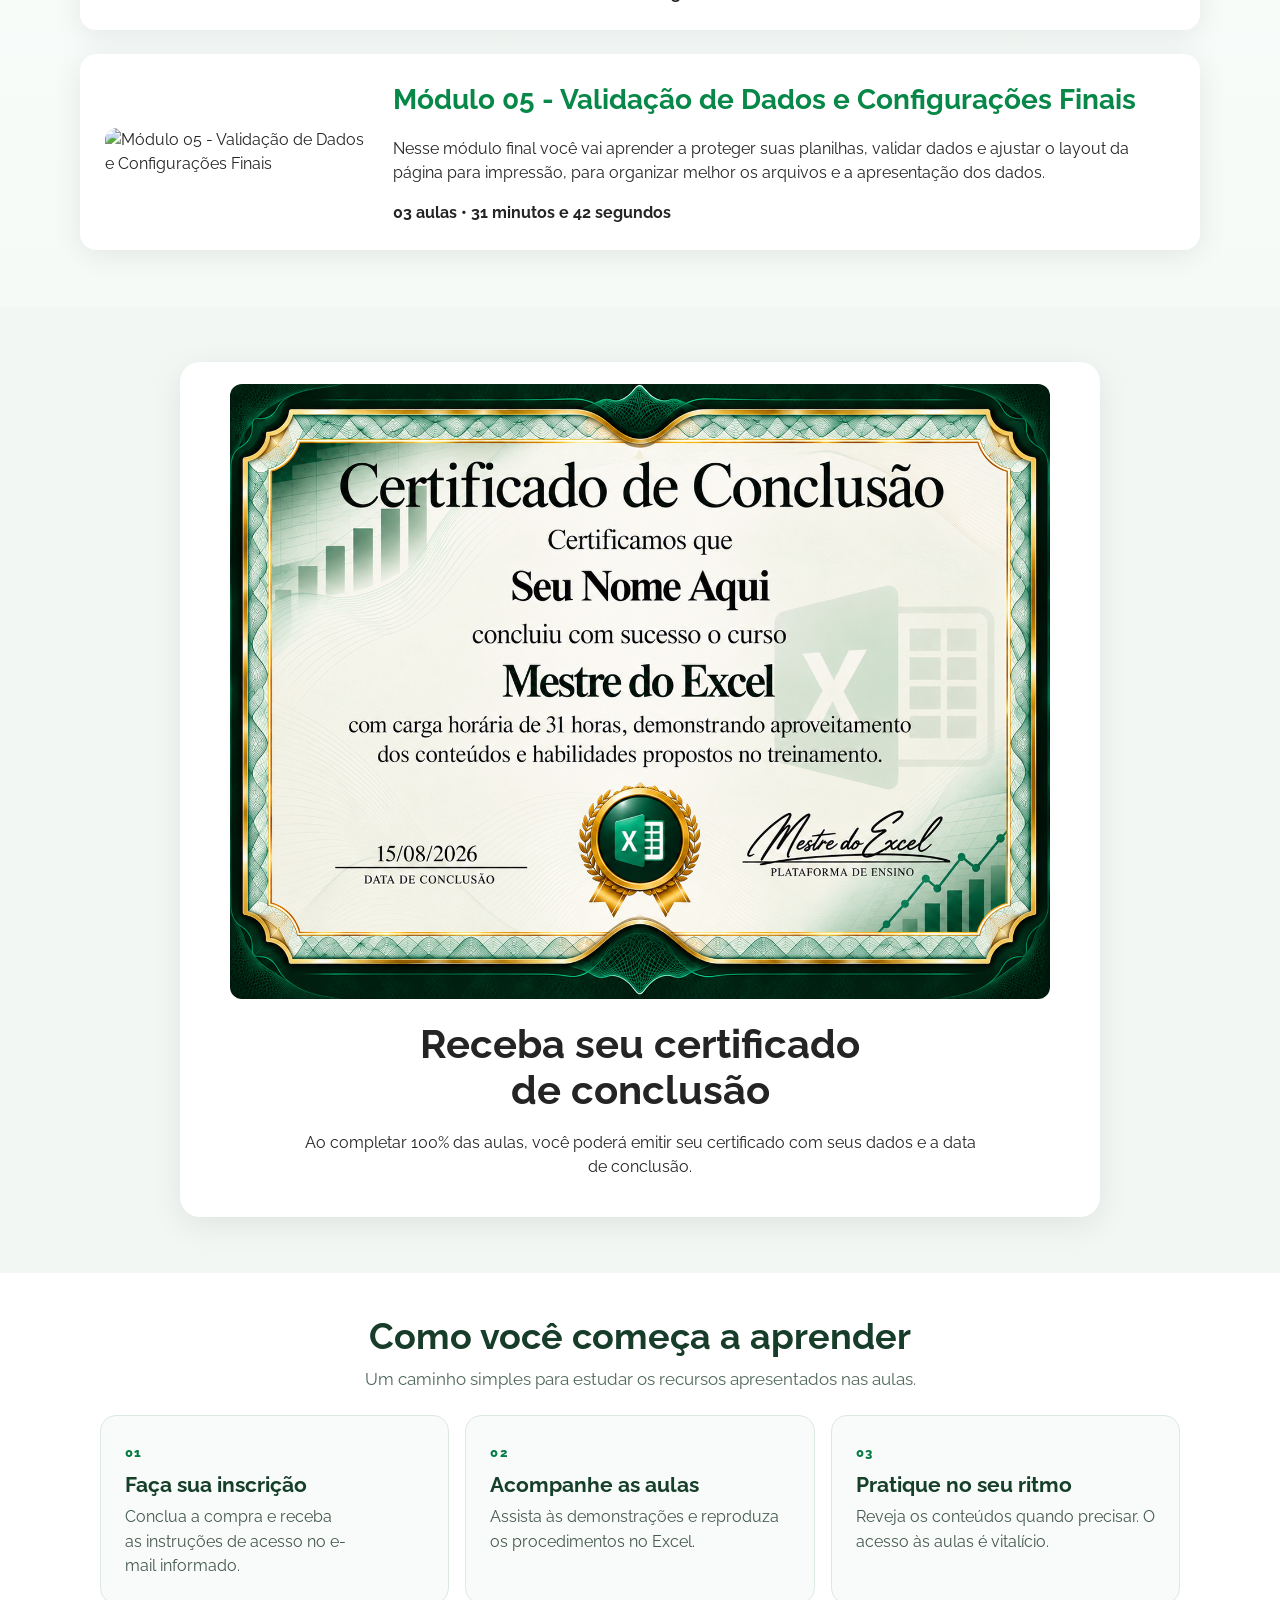
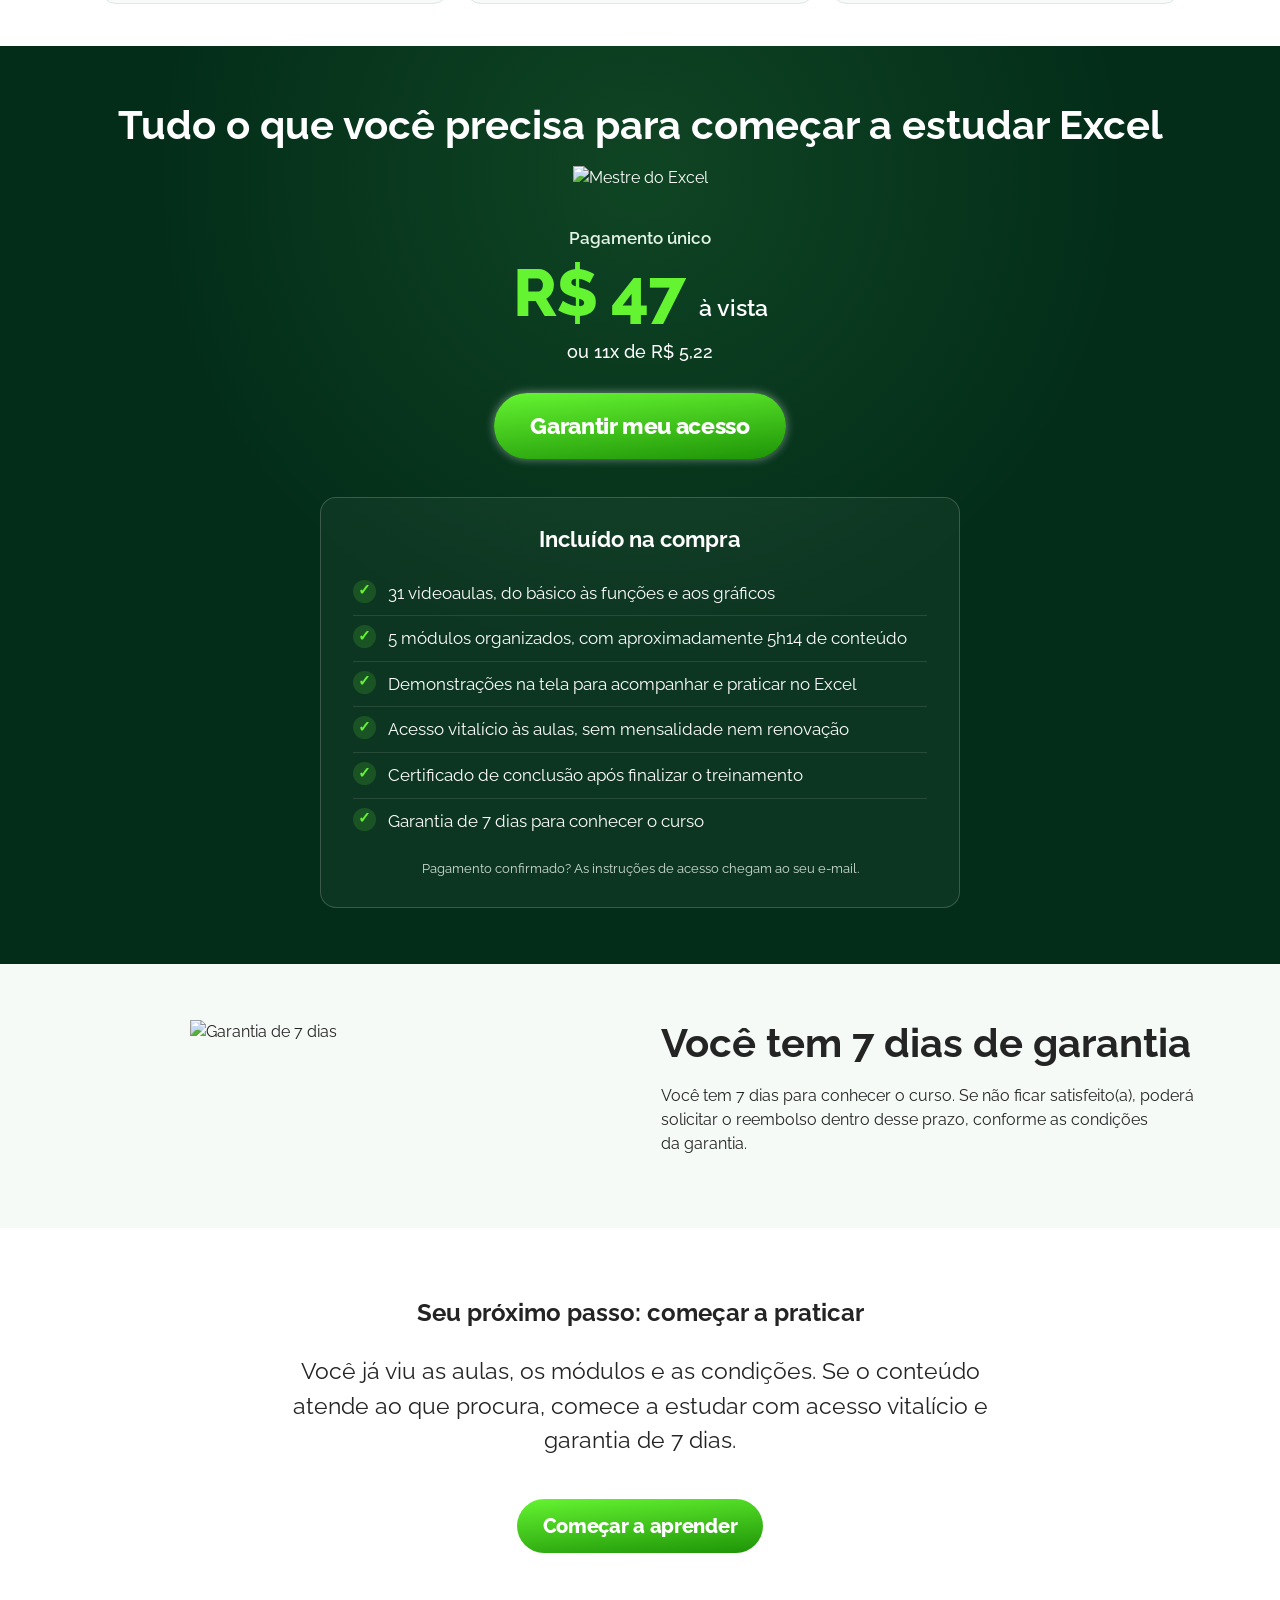
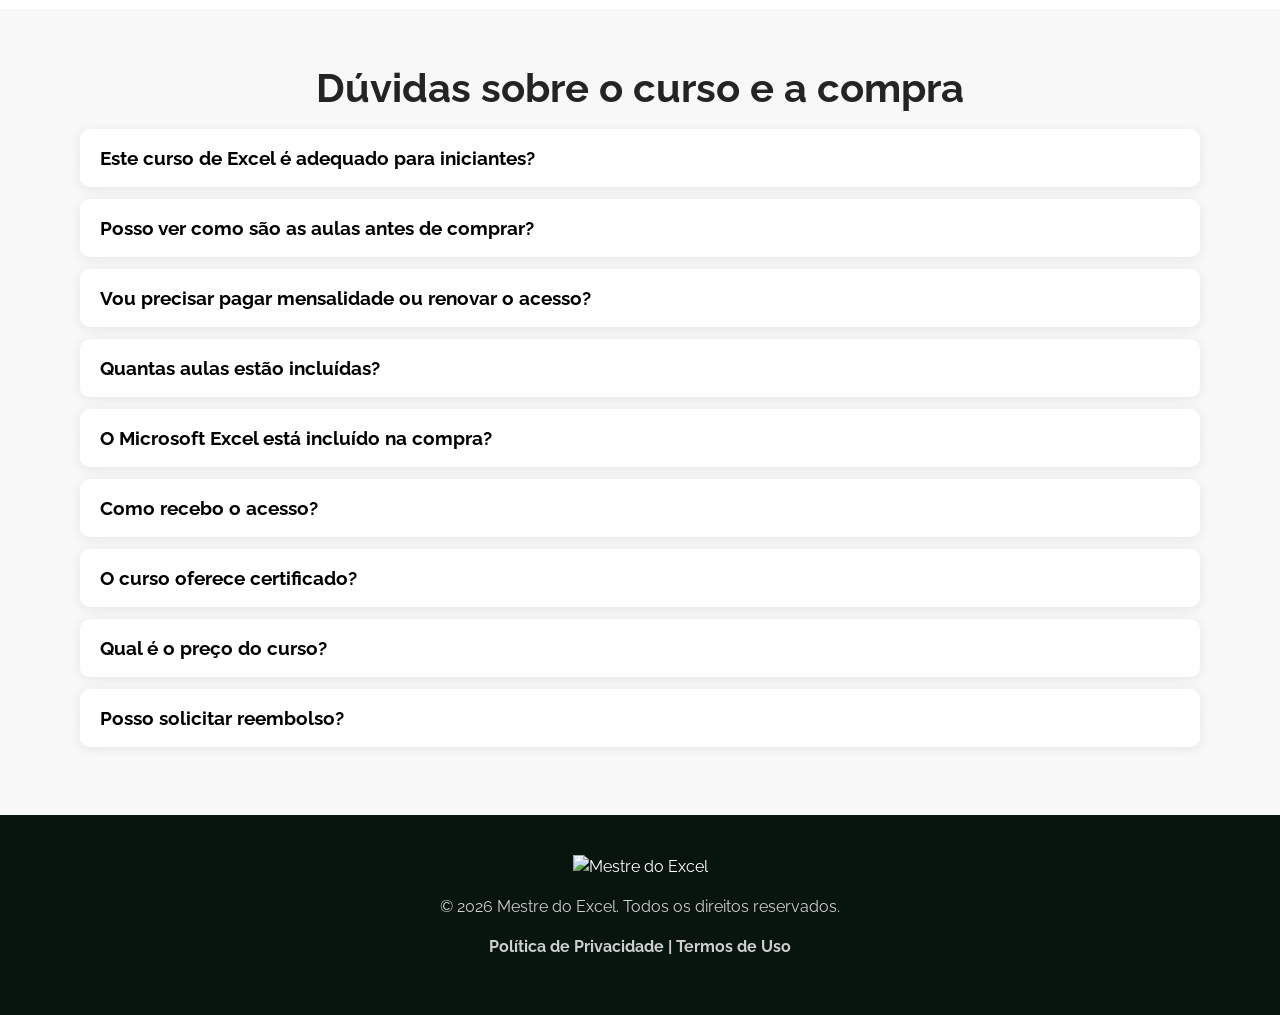
==== commit 0c39631d: "Add files via upload" ====
--- a/index.html
+++ b/index.html
@@ -362,6 +362,21 @@
  .work-reasons-lead,.real-lessons-intro,.final-close .big{max-width:36ch;margin-left:auto;margin-right:auto;}
  h1,h2,h3{hyphens:none;}
 }
+</style><style>
+/* Fluxo de estudo: cartões legíveis e sem colunas estreitas no celular */
+.study-flow-grid{grid-template-columns:repeat(3,minmax(0,1fr));gap:16px;max-width:1080px;margin:0 auto}
+.study-flow-grid article{min-width:0;padding:24px;border-radius:16px;overflow-wrap:normal;word-break:normal;hyphens:none}
+.study-flow-grid h3{font-size:clamp(18px,2vw,21px);line-height:1.3;overflow-wrap:normal;word-break:normal}
+.study-flow-grid p{font-size:16px;line-height:1.55;overflow-wrap:normal;word-break:normal;text-wrap:pretty}
+@media(max-width:850px){
+ .study-flow{padding:32px 0}
+ .study-flow-heading{margin-bottom:18px}
+ .study-flow-grid{grid-template-columns:1fr;gap:12px;max-width:560px}
+ .study-flow-grid article{padding:20px 22px}
+ .study-flow-grid h3{font-size:20px;margin:6px 0 8px}
+ .study-flow-grid p{font-size:16px}
+}
+@media(max-width:380px){.study-flow-grid article{padding:18px}.study-flow-heading h2{font-size:27px}}
 </style></head><body><div aria-hidden="true" class="read-progress"></div>
 <header class="hero"><div class="overlay"></div><div class="wrap hero-in">
 <img alt="Mestre do Excel" class="logo" src="https://plrprofissional.com/wp-content/uploads/2022/08/Logo-Mestre-Excel.png"/>
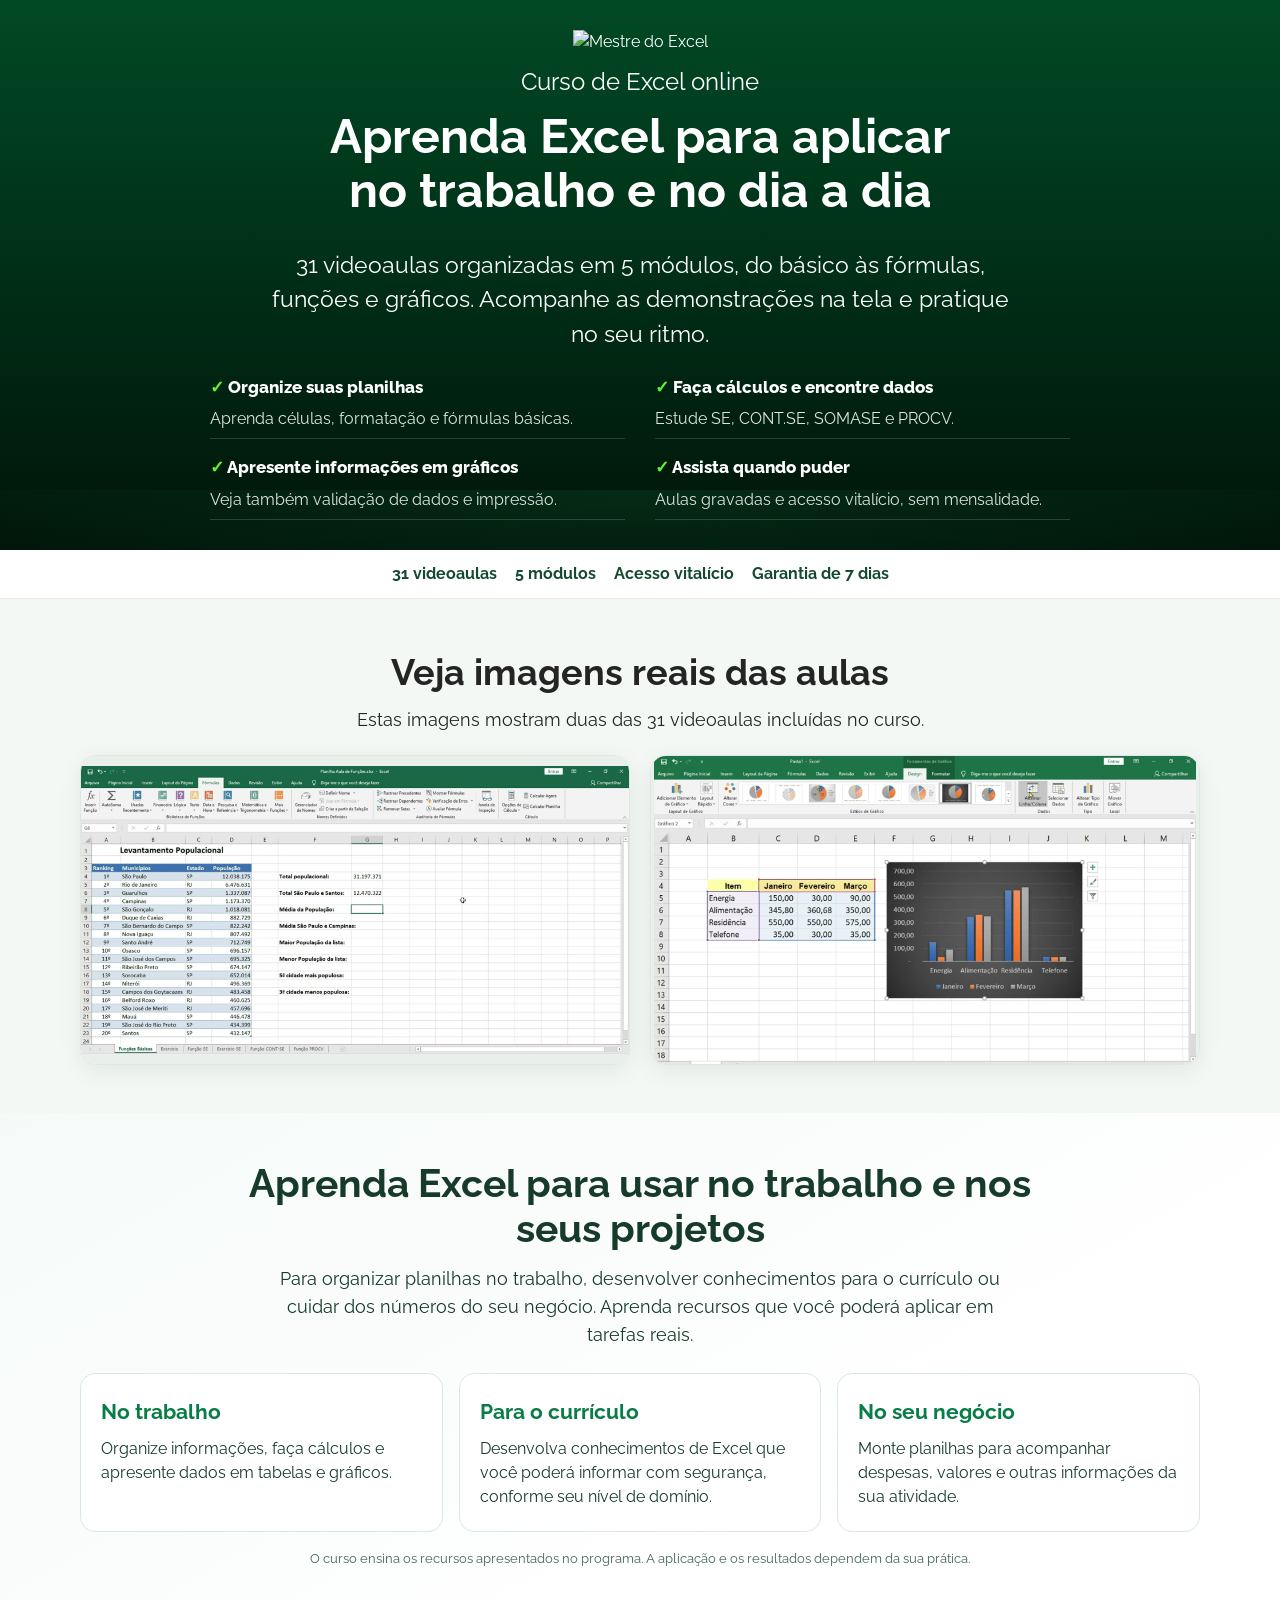
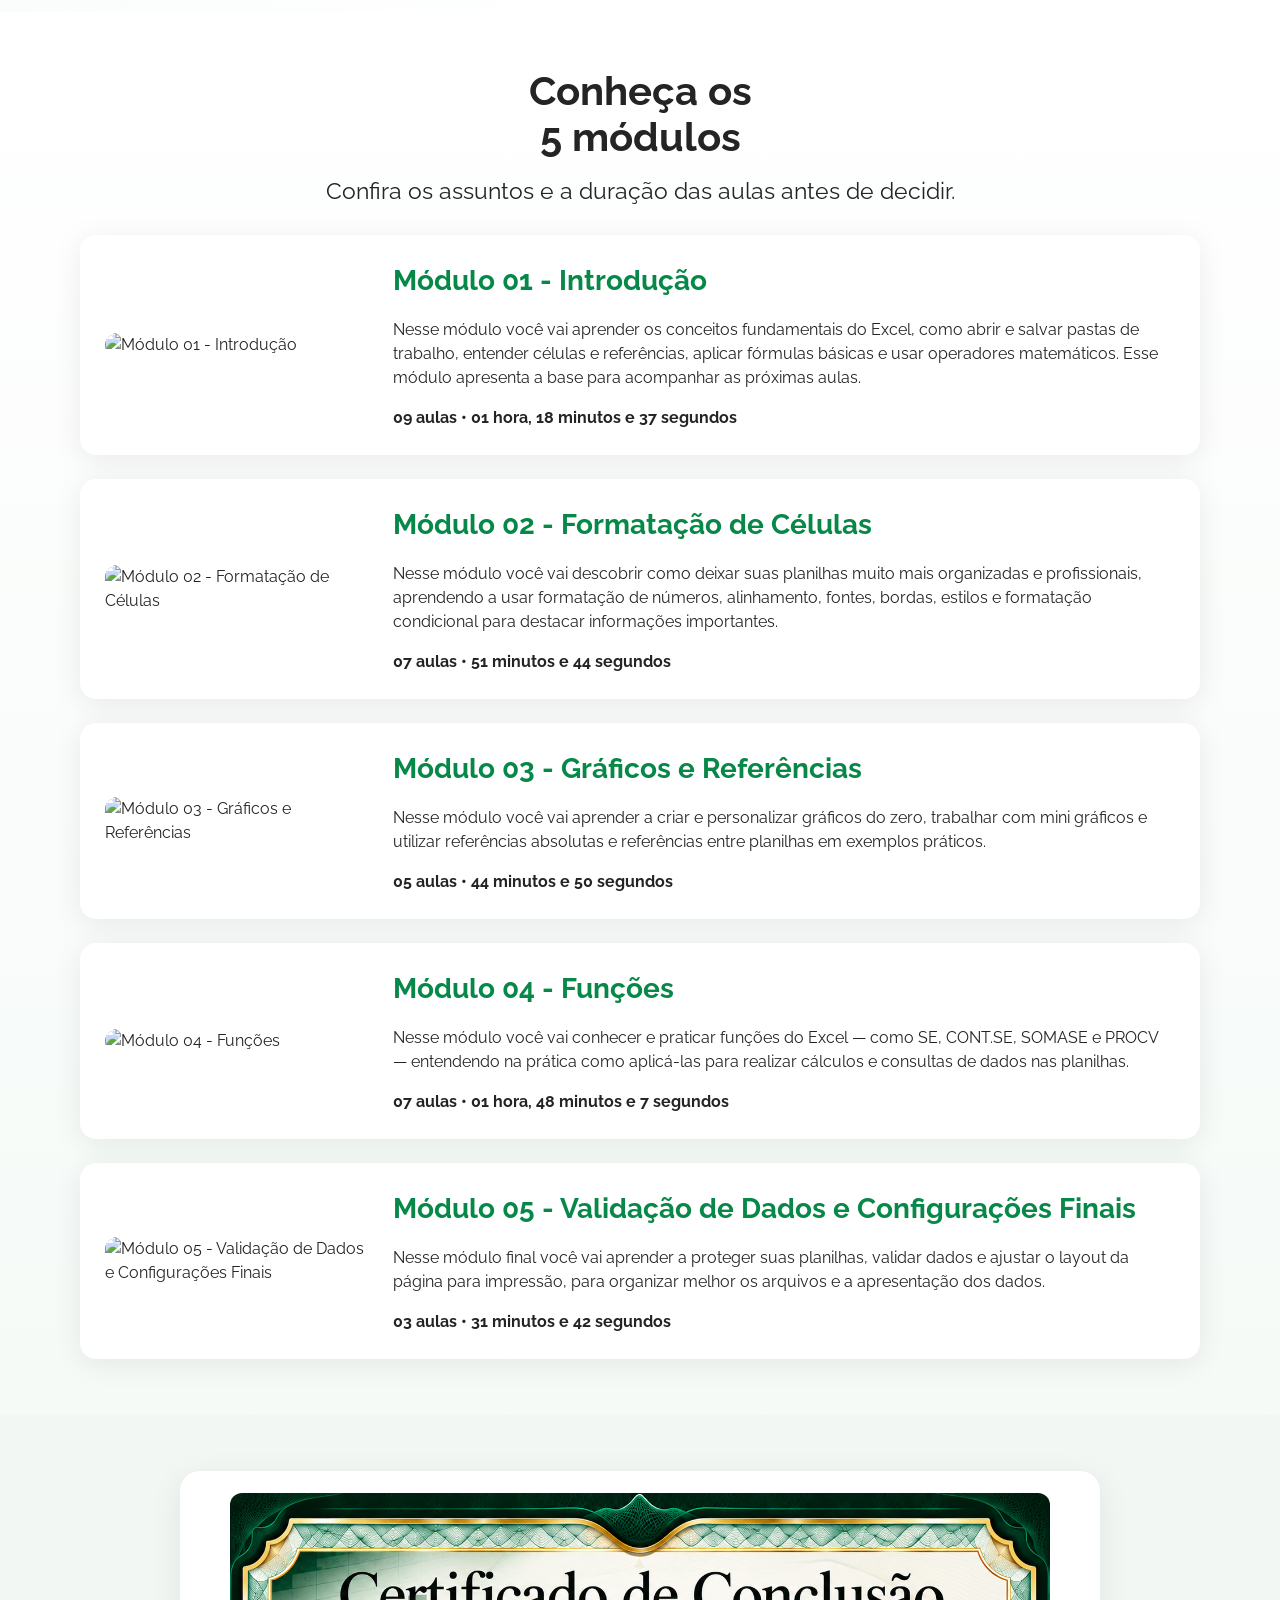
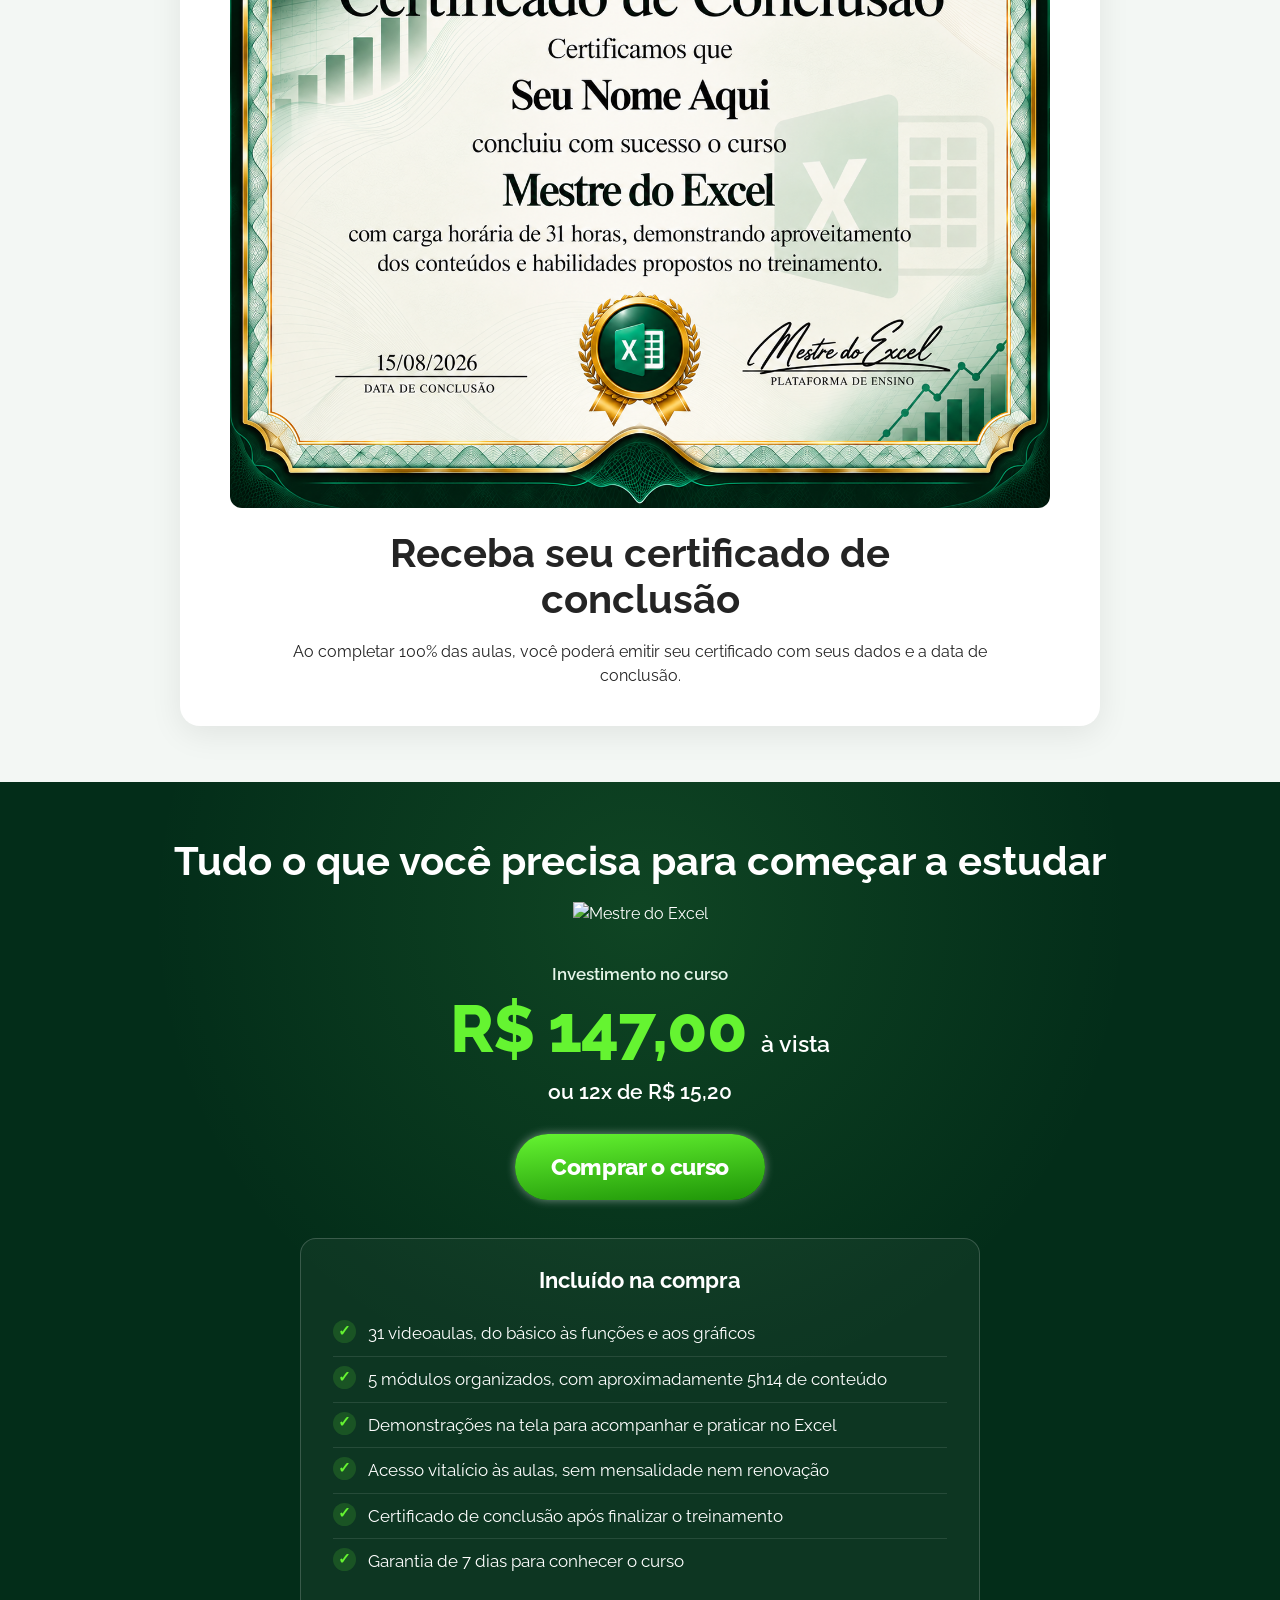
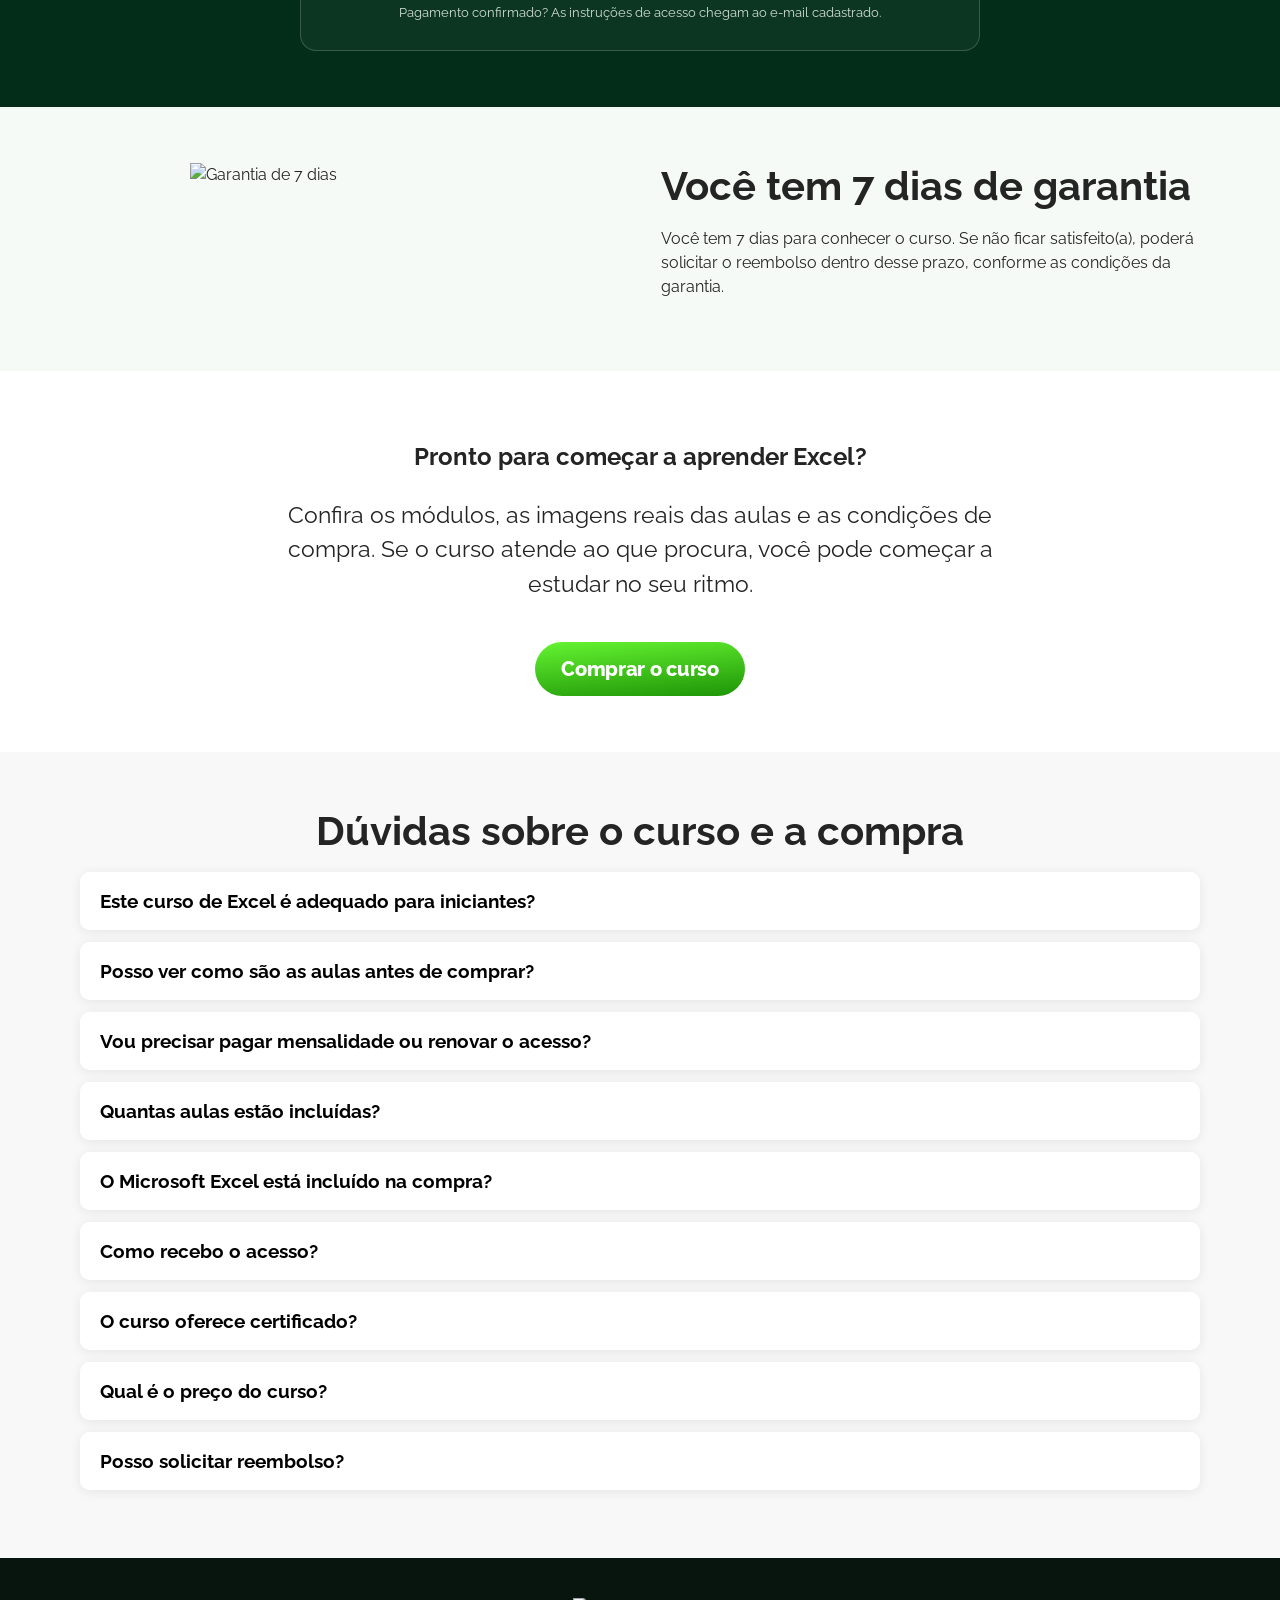
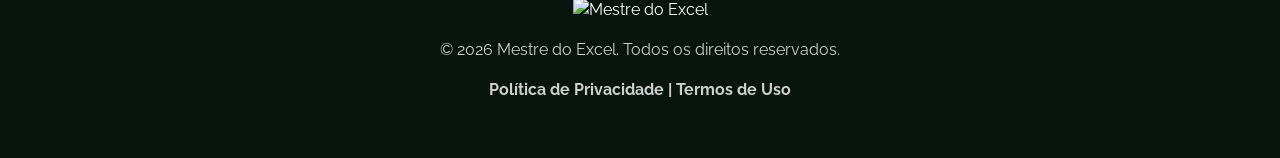
==== commit efe1dc8a: "Add files via upload" ====
--- a/index.html
+++ b/index.html
@@ -1,6 +1,6 @@
 <!DOCTYPE html>
 
-<html lang="pt-BR"><head><meta charset="utf-8"/><meta content="width=device-width, initial-scale=1, maximum-scale=1, user-scalable=no, viewport-fit=cover" name="viewport"/><title>Mestre do Excel</title><meta content="Curso de Excel online Mestre do Excel: veja aulas reais e confira 31 videoaulas em 5 módulos, do básico a fórmulas, PROCV e gráficos. Acesso vitalício e certificado." name="description"/><link href="https://fonts.googleapis.com" rel="preconnect"/><link crossorigin="" href="https://fonts.gstatic.com" rel="preconnect"/><link href="https://fonts.googleapis.com/css2?family=Raleway:wght@400;500;600;700;800&amp;display=swap" rel="stylesheet"/><style>
+<html lang="pt-BR"><head><meta charset="utf-8"/><meta content="width=device-width, initial-scale=1, viewport-fit=cover" name="viewport"/><title>Mestre do Excel</title><meta content="Curso de Excel online Mestre do Excel: veja aulas reais e confira 31 videoaulas em 5 módulos, do básico a fórmulas, PROCV e gráficos. Acesso vitalício e certificado." name="description"/><link href="https://fonts.googleapis.com" rel="preconnect"/><link crossorigin="" href="https://fonts.gstatic.com" rel="preconnect"/><link href="https://fonts.googleapis.com/css2?family=Raleway:wght@400;500;600;700;800&amp;display=swap" rel="stylesheet"/><style>
 footer .footer-links a { color: #ffffff !important; font-weight: 700 !important; text-decoration: none !important; }
 footer .footer-links a:visited, footer .footer-links a:hover, footer .footer-links a:focus, footer .footer-links a:active { color: #ffffff !important; text-decoration: none !important; }
 footer .footer-links span { color: #ffffff; font-weight: 700; }
@@ -10,11 +10,13 @@
 .hero a.cta-primary,.offer a.offer-cta{padding:19px 36px!important;font-size:23px!important}
 a.sticky-buy{white-space:nowrap!important}
 @media(max-width:800px){a.cta{font-size:18px!important;padding:16px 24px!important;max-width:100%!important}.hero a.cta-primary,.offer a.offer-cta{font-size:19px!important;padding:17px 25px!important}a.sticky-buy{font-size:17px!important}}
-@media(max-width:360px){a.cta{font-size:16px!important;padding:15px 17px!important}.hero a.cta-primary,.offer a.offer-cta{font-size:17px!important;padding:16px 18px!important}a.sticky-buy{font-size:15px!important}}</style><link href="/assets/favicon.png?v=2" rel="icon" sizes="32x32" type="image/png"/><link href="/assets/favicon.png?v=2" rel="shortcut icon" type="image/png"/><link href="/assets/favicon.png?v=2" rel="apple-touch-icon"/><style>
+@media(max-width:360px){a.cta{font-size:16px!important;padding:15px 17px!important}.hero a.cta-primary,.offer a.offer-cta{font-size:17px!important;padding:16px 18px!important}a.sticky-buy{font-size:15px!important}}
+</style><link href="/assets/favicon.png?v=2" rel="icon" sizes="32x32" type="image/png"/><link href="/assets/favicon.png?v=2" rel="shortcut icon" type="image/png"/><link href="/assets/favicon.png?v=2" rel="apple-touch-icon"/><style>
 *{box-sizing:border-box}html{scroll-behavior:smooth}body{margin:0;font-family:Raleway,Arial,sans-serif;color:#242424;line-height:1.5;background:#fff}.wrap{width:min(1120px,92%);margin:auto}.center{text-align:center}.left{text-align:left}.hero{position:relative;background:#023d20 url('https://plrprofissional.com/wp-content/uploads/2025/10/BG-Excel-Topo.jpg') top center/cover no-repeat;color:#fff;padding:30px 0 70px}.overlay{position:absolute;inset:0;background:linear-gradient(180deg,rgba(0,78,39,.72),rgba(0,15,6,.9))}.hero-in{position:relative;text-align:center}.logo{width:min(260px,55%)}.eyebrow{font-size:24px;margin:10px 0}.hero h1{font-size:48px;line-height:1.12;max-width:950px;margin:10px auto 30px}.hero-grid,.two{display:grid;grid-template-columns:1fr 1fr;gap:42px;align-items:center}.video{aspect-ratio:16/9;border:2px solid #6cee53;border-radius:12px;overflow:hidden}.video iframe{width:100%;height:100%;border:0}.checklist{list-style:none;padding:0;text-align:left;font-size:20px}.checklist li{margin:16px 0;padding-left:32px;position:relative}.checklist li:before{content:'✓';position:absolute;left:0;color:#55ef46;font-weight:800}.darktext li:before{color:#099a51}.lead,.big{font-size:23px}.cta{display:inline-block;margin:18px auto 8px;padding:20px 38px;border-radius:60px;background:linear-gradient(175deg,#65f431,#1e9407);color:#fff;text-decoration:none;font-weight:800;font-size:28px;box-shadow:0 0 10px rgba(255,255,255,.45);text-align:center}.seal{display:block;width:min(330px,70%);margin:0 auto}.section,.soft,.dark,.offer,.guarantee,.faq{padding:70px 0}.section h2,.soft h2,.offer h2,.faq h2,.guarantee h2{font-size:40px;line-height:1.15}.kicker{font-size:22px;font-weight:600}.product{max-width:100%;max-height:500px}.person{max-width:100%;max-height:480px;margin:auto;display:block}.green{color:#05994f;max-width:950px;margin:50px auto 15px}.dark{background:linear-gradient(135deg,#023d20,#19a861);color:#fff}.soft{background:#f3f7f4}.device-row{display:flex;justify-content:center;gap:30px;align-items:center}.device-row img{max-width:38%;max-height:260px}.features,.steps{display:grid;grid-template-columns:repeat(3,1fr);gap:20px;margin:35px 0}.features article{border:1px solid rgba(255,255,255,.2);padding:28px;border-radius:18px;background:rgba(255,255,255,.06)}.features article>b{font-size:42px;color:#65f431}.steps article,.module{padding:25px;border-radius:16px;background:#fff;box-shadow:0 5px 30px rgba(0,0,0,.08)}.steps span{display:inline-grid;place-items:center;width:50px;height:50px;border-radius:50%;background:#089a51;color:#fff;font-weight:800;font-size:24px}.modules #modules{display:grid;gap:24px;margin-top:35px}.module{display:grid;grid-template-columns:260px 1fr;text-align:left;align-items:center;gap:28px}.module img{width:100%;border-radius:12px}.module h3{font-size:28px;margin:0 0 10px;color:#078848}.costs{max-width:820px;margin:25px auto;text-align:left;font-size:20px}.costs li{margin:14px}.offer{background:#032d19;color:#fff}.offer .price{font-size:30px;margin-top:15px}.offer .price strong{font-size:58px;color:#65f431}.cash{font-size:30px}.notice{max-width:720px;margin:10px auto;font-size:14px;color:#d9e6df}.guarantee{background:#f5faf7}.guarantee img{max-width:320px;width:100%;margin:auto}.faq{background:#f8f8f8}.faq-item{background:#fff;margin:12px 0;border-radius:10px;box-shadow:0 2px 12px rgba(0,0,0,.08);overflow:hidden}.faq-q{width:100%;padding:18px 20px;border:0;background:#fff;text-align:left;font:700 19px Raleway;cursor:pointer}.faq-a{display:none;padding:0 20px 20px;font-size:18px}.faq-item.open .faq-a{display:block}footer{background:#07150e;color:#fff;padding:40px 0}footer p{opacity:.8}code{background:rgba(255,255,255,.12);padding:2px 5px;border-radius:4px}@media(max-width:800px){.hero{padding-top:22px}.hero h1{font-size:31px}.eyebrow{font-size:18px}.hero-grid,.two{grid-template-columns:1fr;gap:22px}.checklist{font-size:18px}.cta{font-size:22px;padding:16px 25px}.section,.soft,.dark,.offer,.guarantee,.faq{padding:45px 0}.section h2,.soft h2,.offer h2,.faq h2,.guarantee h2,.dark h2{font-size:29px}.lead,.big{font-size:20px}.features,.steps{grid-template-columns:1fr}.module{grid-template-columns:1fr;text-align:center}.module img{max-width:300px;margin:auto}.device-row img{max-width:46%}.offer .price strong{font-size:46px}}
 
 
-.hero-proof{display:flex;justify-content:center;gap:10px;flex-wrap:wrap;margin:16px auto 20px}.hero-proof span{background:rgba(255,255,255,.10);border:1px solid rgba(255,255,255,.22);padding:8px 13px;border-radius:999px;font-size:14px;font-weight:700}.hero-price{font-size:18px;margin:8px 0 2px}.hero-price strong{font-size:30px;color:#65f431}.cta-note{font-size:13px;opacity:.9;margin:4px 0 18px}.secondary-link{display:inline-block;color:#fff;font-weight:700;margin:6px 0 16px}.proofbar{background:#fff;border-bottom:1px solid #e5ece8;padding:16px 0}.proofbar .wrap{display:flex;justify-content:center;gap:28px;flex-wrap:wrap;font-weight:700;color:#164a30}.video-section{padding:55px 0;background:#f6faf7}.video-section .video{max-width:820px;margin:24px auto}.certificate-card{max-width:980px;margin:30px auto;display:grid;grid-template-columns:1.15fr .85fr;gap:34px;align-items:center;background:#fff;border-radius:20px;padding:28px;box-shadow:0 8px 32px rgba(0,0,0,.08)}.certificate-card img{display:block;width:100%;height:auto;max-width:100%;border-radius:10px;border:1px solid #d8e3dc}.mini-note{font-size:14px;color:#58645e}.offer-points{list-style:none;padding:0;display:flex;justify-content:center;gap:18px;flex-wrap:wrap;margin:20px 0}.offer-points li{background:rgba(255,255,255,.08);border:1px solid rgba(255,255,255,.18);padding:10px 14px;border-radius:10px}.sticky-buy{display:none}@media(max-width:800px){.certificate-card{grid-template-columns:1fr;padding:18px}.proofbar .wrap{gap:10px;font-size:14px}.sticky-buy{display:block;position:fixed;left:12px;right:12px;bottom:10px;z-index:999;background:linear-gradient(175deg,#65f431,#1e9407);color:#fff;text-decoration:none;text-align:center;font-weight:800;padding:14px 18px;border-radius:999px;box-shadow:0 8px 28px rgba(0,0,0,.3)}}</style>
+.hero-proof{display:flex;justify-content:center;gap:10px;flex-wrap:wrap;margin:16px auto 20px}.hero-proof span{background:rgba(255,255,255,.10);border:1px solid rgba(255,255,255,.22);padding:8px 13px;border-radius:999px;font-size:14px;font-weight:700}.hero-price{font-size:18px;margin:8px 0 2px}.hero-price strong{font-size:30px;color:#65f431}.cta-note{font-size:13px;opacity:.9;margin:4px 0 18px}.secondary-link{display:inline-block;color:#fff;font-weight:700;margin:6px 0 16px}.proofbar{background:#fff;border-bottom:1px solid #e5ece8;padding:16px 0}.proofbar .wrap{display:flex;justify-content:center;gap:28px;flex-wrap:wrap;font-weight:700;color:#164a30}.video-section{padding:55px 0;background:#f6faf7}.video-section .video{max-width:820px;margin:24px auto}.certificate-card{max-width:980px;margin:30px auto;display:grid;grid-template-columns:1.15fr .85fr;gap:34px;align-items:center;background:#fff;border-radius:20px;padding:28px;box-shadow:0 8px 32px rgba(0,0,0,.08)}.certificate-card img{display:block;width:100%;height:auto;max-width:100%;border-radius:10px;border:1px solid #d8e3dc}.mini-note{font-size:14px;color:#58645e}.offer-points{list-style:none;padding:0;display:flex;justify-content:center;gap:18px;flex-wrap:wrap;margin:20px 0}.offer-points li{background:rgba(255,255,255,.08);border:1px solid rgba(255,255,255,.18);padding:10px 14px;border-radius:10px}.sticky-buy{display:none}@media(max-width:800px){.certificate-card{grid-template-columns:1fr;padding:18px}.proofbar .wrap{gap:10px;font-size:14px}.sticky-buy{display:block;position:fixed;left:12px;right:12px;bottom:10px;z-index:999;background:linear-gradient(175deg,#65f431,#1e9407);color:#fff;text-decoration:none;text-align:center;font-weight:800;padding:14px 18px;border-radius:999px;box-shadow:0 8px 28px rgba(0,0,0,.3)}}
+</style>
 <style>
 /* Refinamento final de ritmo visual e CTAs */
 .hero{padding-bottom:34px}
@@ -60,7 +62,8 @@
   .cta{font-size:19px;padding:16px 25px;min-width:min(280px,92%);margin:12px auto 4px}
   .offer-points{margin:15px 0;gap:9px}
   footer{padding:28px 0}
-}</style>
+}
+</style>
 <!-- Google tag (base only - no purchase conversion event on this page) -->
 <script async="" src="https://www.googletagmanager.com/gtag/js?id=AW-18082117538"></script>
 <script>
@@ -124,7 +127,8 @@
   .certificate-card>div{padding:14px 8px 4px}
   .certificate-card .cta{margin-bottom:4px}
   .offer-points{margin:16px 0;gap:9px}
-}</style>
+}
+</style>
 <style>
 /* Hero benefits: cleaner editorial layout, no pill/button appearance */
 .hero-benefits{max-width:720px;margin:18px auto 20px;display:grid;grid-template-columns:repeat(2,minmax(0,1fr));gap:8px 28px;text-align:left}
@@ -137,7 +141,8 @@
 @media(max-width:430px){
   .hero-benefits{gap:0 12px}
   .hero-benefits span{font-size:14px}
-}</style>
+}
+</style>
 <style>
 /* Benefícios principais do topo: foco em resultado, sem aparência de botões */
 .hero-benefits.desire-benefits{max-width:790px;margin:20px auto 18px;display:grid;grid-template-columns:1fr 1fr;gap:13px 30px;text-align:left}
@@ -149,7 +154,8 @@
  .hero-benefits.desire-benefits{grid-template-columns:1fr;gap:12px;margin:18px auto 16px;max-width:94%}
  .hero-benefits.desire-benefits div{font-size:15px;line-height:1.34}
  .hero-benefits.desire-benefits b{font-size:16px;margin-bottom:1px}
-}</style>
+}
+</style>
 <style>
 /* Refinamento da oferta: menos redundância e CTA de compra mais forte */
 .offer .product{margin-bottom:12px}
@@ -165,7 +171,8 @@
   .offer .cash{margin:8px 0 12px}
   .offer .offer-cta{width:min(92%,420px);max-width:none;min-width:0;padding:19px 24px;font-size:21px;margin:14px auto 6px}
   .offer-payment-note{max-width:92%;margin:7px auto 0;font-size:14px;line-height:1.4}
-}</style>
+}
+</style>
 <style>
 /* Ajuste pontual: título do certificado no mobile */
 @media(max-width:800px){
@@ -173,7 +180,8 @@
 }
 @media(max-width:430px){
   .certificate-card h2{font-size:24px;line-height:1.18}
-}</style>
+}
+</style>
 <style>
 /* Copy/conversion refinement — mantém a estrutura e a responsividade */
 .hero h1{max-width:900px}
@@ -207,7 +215,8 @@
  .promise-card{padding:18px}
  .offer .offer-intro{font-size:19px}
  .offer .offer-cta{width:min(94%,440px);min-width:0;font-size:22px;padding:19px 24px}
-}</style>
+}
+</style>
 <style>
 /* Refinamento de copy e demonstração de aulas reais, sem reconstruir o layout. */
 .real-lessons{background:#f4f8f5;padding:52px 0 48px}
@@ -219,7 +228,8 @@
 .real-lessons figure img{display:block;width:100%;height:auto;object-fit:contain}
 .real-lessons figcaption{font-size:14px;color:#4b6253;padding:12px 16px}
 .real-lessons-note{font-size:13px;color:#4d6557;margin:16px auto 0}
-@media(max-width:800px){.real-lessons{padding:38px 0}.real-lessons h2{font-size:28px}.real-lessons-grid{grid-template-columns:1fr}.real-lessons-intro{font-size:17px}}</style><style>
+@media(max-width:800px){.real-lessons{padding:38px 0}.real-lessons h2{font-size:28px}.real-lessons-grid{grid-template-columns:1fr}.real-lessons-intro{font-size:17px}}
+</style><style>
 /* Prévia sempre visível, mesmo antes de enviar os arquivos PNG. */
 .real-lessons figure{position:relative}
 .real-lessons figure img{aspect-ratio:16/9;object-fit:contain;background:#e9f0ec}
@@ -230,19 +240,22 @@
 .real-lessons figure.image-unavailable .lesson-placeholder{display:flex}
 .offer-value-line{max-width:740px;margin:14px auto 18px;font-size:18px;line-height:1.6;color:#e4f4e8}
 .offer .offer-intro{font-weight:700;color:#b8ffad}
-@media(max-width:800px){.offer-value-line{font-size:16px;margin:10px auto 14px}}</style><style>/* Preços parcelados em linhas próprias, no desktop e no celular. */
+@media(max-width:800px){.offer-value-line{font-size:16px;margin:10px auto 14px}}
+</style><style>/* Preços parcelados em linhas próprias, no desktop e no celular. */
 .hero-price strong{display:block;line-height:1.2;margin:5px auto 2px}
 .hero-installments{display:block;font-size:18px;line-height:1.45;margin-top:5px}
 .offer .price{display:flex;flex-direction:column;align-items:center;justify-content:center;gap:2px;line-height:1.2}
 .offer-installment-label{display:block;font-size:24px;font-weight:600}
 .offer .price strong{display:block;line-height:1.12}
-@media(max-width:800px){.hero-installments{font-size:16px}.offer-installment-label{font-size:21px}}</style><style>
+@media(max-width:800px){.hero-installments{font-size:16px}.offer-installment-label{font-size:21px}}
+</style><style>
 /* Apresentação vertical e centralizada do investimento: desktop e celular */
 .hero .hero-price{display:flex!important;flex-direction:column!important;align-items:center!important;justify-content:center!important;flex-wrap:nowrap!important;gap:3px!important;width:100%!important;max-width:100%!important;margin:18px auto 8px!important;text-align:center!important;line-height:1.35!important}
 .hero .hero-price-label{display:block!important;width:100%;font-size:17px;font-weight:500;color:#fff}
 .hero .hero-price-main{display:block!important;width:100%;font-size:clamp(31px,4vw,42px)!important;line-height:1.15!important;margin:4px 0!important;color:#65f431;white-space:normal!important}
 .hero .hero-installments{display:block!important;width:100%;font-size:17px!important;font-weight:500;line-height:1.4!important;margin:0!important;color:#fff}
-@media(max-width:800px){.hero .hero-price{gap:3px!important;margin:14px auto 8px!important}.hero .hero-price-label{font-size:15px}.hero .hero-price-main{font-size:34px!important}.hero .hero-installments{font-size:15px!important}}</style><style>
+@media(max-width:800px){.hero .hero-price{gap:3px!important;margin:14px auto 8px!important}.hero .hero-price-label{font-size:15px}.hero .hero-price-main{font-size:34px!important}.hero .hero-installments{font-size:15px!important}}
+</style><style>
 /* Oferta: preço em coluna e benefícios objetivos abaixo do botão. */
 .offer .offer-price-block{display:flex;flex-direction:column;align-items:center;justify-content:center;gap:5px;margin:24px auto 14px;max-width:560px;text-align:center}
 .offer .offer-price-label{font-size:17px;font-weight:600;color:#e4f4e8}
@@ -257,16 +270,20 @@
 .offer .offer-includes li:last-child{border-bottom:0}
 .offer .offer-includes li::before{content:'✓';position:absolute;left:0;top:9px;display:grid;place-items:center;width:23px;height:23px;border-radius:50%;background:rgba(101,244,49,.16);color:#65f431;font-weight:800;font-size:15px}
 .offer .offer-access-note{font-size:13px;line-height:1.5;color:#d0dfd4;text-align:center;margin:19px 0 0}
-@media(max-width:800px){.offer .offer-price-block{margin:18px auto 12px}.offer .offer-price-label{font-size:15px}.offer .offer-price-main{font-size:46px}.offer .offer-price-main span{font-size:18px}.offer .offer-price-installments{font-size:16px}.offer .offer-includes{margin:24px auto 0;padding:22px 18px}.offer .offer-includes h3{font-size:20px}.offer .offer-includes li{font-size:16px;padding-left:33px}}</style><style>
+@media(max-width:800px){.offer .offer-price-block{margin:18px auto 12px}.offer .offer-price-label{font-size:15px}.offer .offer-price-main{font-size:46px}.offer .offer-price-main span{font-size:18px}.offer .offer-price-installments{font-size:16px}.offer .offer-includes{margin:24px auto 0;padding:22px 18px}.offer .offer-includes h3{font-size:20px}.offer .offer-includes li{font-size:16px;padding-left:33px}}
+</style><style>
 
 .hero .lead{max-width:780px;margin-left:auto;margin-right:auto}
 .real-lessons img{height:auto;max-width:100%}
-@media(max-width:700px){.hero h1{overflow-wrap:break-word}}</style><style>
-.value-context{padding:76px 0;background:#f3f8f5;color:#193d2a}.value-context h2{max-width:840px;margin:0 auto 18px}.value-context .big{max-width:850px;margin:0 auto 28px}.value-grid{display:grid;grid-template-columns:repeat(3,minmax(0,1fr));gap:16px;max-width:970px;margin:0 auto 26px}.value-grid article{background:#fff;border:1px solid #d9e9df;border-radius:14px;padding:24px 18px;display:flex;flex-direction:column;gap:10px;text-align:center}.value-grid strong{font-size:23px;color:#126c40}.value-grid span{line-height:1.55}.value-bottom{font-size:19px;line-height:1.6;margin:12px auto 24px;max-width:740px}.value-bottom strong{color:#116c3e}@media(max-width:700px){.value-context{padding:52px 0}.value-grid{grid-template-columns:1fr;gap:10px}.value-grid article{padding:18px}.value-bottom{font-size:17px}}</style><style>
+@media(max-width:700px){.hero h1{overflow-wrap:break-word}}
+</style><style>
+.value-context{padding:76px 0;background:#f3f8f5;color:#193d2a}.value-context h2{max-width:840px;margin:0 auto 18px}.value-context .big{max-width:850px;margin:0 auto 28px}.value-grid{display:grid;grid-template-columns:repeat(3,minmax(0,1fr));gap:16px;max-width:970px;margin:0 auto 26px}.value-grid article{background:#fff;border:1px solid #d9e9df;border-radius:14px;padding:24px 18px;display:flex;flex-direction:column;gap:10px;text-align:center}.value-grid strong{font-size:23px;color:#126c40}.value-grid span{line-height:1.55}.value-bottom{font-size:19px;line-height:1.6;margin:12px auto 24px;max-width:740px}.value-bottom strong{color:#116c3e}@media(max-width:700px){.value-context{padding:52px 0}.value-grid{grid-template-columns:1fr;gap:10px}.value-grid article{padding:18px}.value-bottom{font-size:17px}}
+</style><style>
 /* CTAs compactos e legíveis */
 a.cta{min-width:0!important;max-width:min(100%,360px)!important;padding:15px 26px!important;font-size:20px!important;line-height:1.2!important;white-space:normal;}
 .offer .offer-cta,.hero .cta-primary{min-width:0!important;max-width:min(100%,360px)!important;}
-@media(max-width:800px){a.cta{max-width:94%!important;padding:14px 22px!important;font-size:18px!important;}a.sticky-buy{font-size:16px;padding:12px 18px;}}</style><style>
+@media(max-width:800px){a.cta{max-width:94%!important;padding:14px 22px!important;font-size:18px!important;}a.sticky-buy{font-size:16px;padding:12px 18px;}}
+</style><style>
 /* Ajuste de ritmo após remoção de elementos redundantes */
 .hero{padding-bottom:24px!important}
 .hero-benefits.desire-benefits{margin-bottom:4px!important}
@@ -291,7 +308,8 @@
 .work-reasons-card h3{color:#087d46;font-size:21px;margin:0 0 9px}
 .work-reasons-card p{font-size:16px;line-height:1.5;margin:0}
 .work-reasons-note{max-width:820px;margin:17px auto 0;text-align:center;color:#466556;font-size:13px}
-@media(max-width:700px){.work-reasons{padding:32px 0}.work-reasons-grid{grid-template-columns:1fr;gap:10px}.work-reasons-card{padding:17px 18px}.work-reasons h2{font-size:28px}.work-reasons-lead{font-size:16px}#modulos h2{font-size:30px;line-height:1.16}#modulos h2 .module-title-nowrap{font-size:inherit}}</style><style>
+@media(max-width:700px){.work-reasons{padding:32px 0}.work-reasons-grid{grid-template-columns:1fr;gap:10px}.work-reasons-card{padding:17px 18px}.work-reasons h2{font-size:28px}.work-reasons-lead{font-size:16px}#modulos h2{font-size:30px;line-height:1.16}#modulos h2 .module-title-nowrap{font-size:inherit}}
+</style><style>
 /* Refinamento visual: ritmo, profundidade e navegação */
 :root{scroll-behavior:smooth}
 body{overflow-x:hidden}
@@ -324,10 +342,12 @@
 .assist-close{position:absolute;top:12px;right:12px;border:0;border-radius:50%;width:36px;height:36px;background:#eff6f1;color:#315144;font-size:24px;line-height:1;cursor:pointer}
 @keyframes assist-in{from{opacity:0;transform:translateY(12px) scale(.98)}to{opacity:1;transform:translateY(0) scale(1)}}
 @media(max-width:600px){.assist-card{padding:26px 22px}.assist-actions{align-items:stretch;flex-direction:column}.assist-primary,.assist-secondary{width:100%;text-align:center}}
-@media(prefers-reduced-motion:reduce){:root{scroll-behavior:auto}*,*:before,*:after{animation-duration:.01ms!important;transition-duration:.01ms!important}}</style><style>/* Títulos diretos, sem lacunas deixadas por subtítulos removidos */
+@media(prefers-reduced-motion:reduce){:root{scroll-behavior:auto}*,*:before,*:after{animation-duration:.01ms!important;transition-duration:.01ms!important}}
+</style><style>/* Títulos diretos, sem lacunas deixadas por subtítulos removidos */
 .real-lessons .wrap > h2, .decision-section .wrap > h2, .soft .wrap > h2 { margin-top:0; }
 .real-lessons .wrap > h2 { margin-bottom:12px; }
-.real-lessons .real-lessons-intro { margin-top:0; }</style><style>
+.real-lessons .real-lessons-intro { margin-top:0; }
+</style><style>
 /* Estabilidade do layout no celular: evita ampliação acidental e deslocamento horizontal */
 html{width:100%;max-width:100%;overflow-x:clip;-webkit-text-size-adjust:100%;text-size-adjust:100%;touch-action:pan-x pan-y}
 body{width:100%;max-width:100%;overflow-x:clip}
@@ -340,49 +360,44 @@
   a.cta{max-width:calc(100vw - 32px)!important;min-width:0!important;font-size:clamp(15px,4.4vw,19px)!important;padding:15px 18px!important;white-space:nowrap!important}
   .sticky-buy{max-width:100vw}
   .assist-dialog{max-width:100vw;overflow-x:clip}
-}</style><style>
-/* Apresentação concreta do produto e caminho de leitura */
-.hero-in{max-width:1040px}
-.study-flow{padding:42px 0;background:#fff}
-.study-flow-heading{text-align:center;max-width:740px;margin:0 auto 22px}
-.study-flow-heading h2{font-size:clamp(27px,3.2vw,36px);line-height:1.18;margin:0 0 10px;color:#173d2a}
-.study-flow-heading p{margin:0;font-size:17px;color:#50685b}
-.study-flow-grid{display:grid;grid-template-columns:repeat(3,minmax(0,1fr));gap:14px}
-.study-flow-grid article{padding:21px 20px;border:1px solid #dce9df;border-radius:15px;background:#f8fbf9;text-align:left}
-.study-flow-number{font-size:13px;letter-spacing:.1em;font-weight:800;color:#087b45}
-.study-flow-grid h3{font-size:20px;margin:7px 0;color:#163f2a}
-.study-flow-grid p{font-size:16px;line-height:1.5;margin:0;color:#45594d}
-.offer-checkout-clarity{margin:7px auto 0;font-size:14px;color:#d9eadf}</style><style>
-/* Leitura responsiva: evita linhas órfãs sem forçar larguras rígidas. */
-h1,h2,h3{ text-wrap:balance; overflow-wrap:break-word; }
-p,li,figcaption,.offer-access-note,.faq-a{ text-wrap:pretty; overflow-wrap:break-word; }
-.offer .offer-access-note{max-width:520px;margin:16px auto 0;padding:0 10px;line-height:1.55;text-align:center;}
-@media(max-width:600px){
- .offer .offer-access-note{max-width:330px;font-size:13px;line-height:1.5;}
- .work-reasons-lead,.real-lessons-intro,.final-close .big{max-width:36ch;margin-left:auto;margin-right:auto;}
- h1,h2,h3{hyphens:none;}
-}
-</style><style>
-/* Fluxo de estudo: cartões legíveis e sem colunas estreitas no celular */
-.study-flow-grid{grid-template-columns:repeat(3,minmax(0,1fr));gap:16px;max-width:1080px;margin:0 auto}
-.study-flow-grid article{min-width:0;padding:24px;border-radius:16px;overflow-wrap:normal;word-break:normal;hyphens:none}
-.study-flow-grid h3{font-size:clamp(18px,2vw,21px);line-height:1.3;overflow-wrap:normal;word-break:normal}
-.study-flow-grid p{font-size:16px;line-height:1.55;overflow-wrap:normal;word-break:normal;text-wrap:pretty}
-@media(max-width:850px){
- .study-flow{padding:32px 0}
- .study-flow-heading{margin-bottom:18px}
- .study-flow-grid{grid-template-columns:1fr;gap:12px;max-width:560px}
- .study-flow-grid article{padding:20px 22px}
- .study-flow-grid h3{font-size:20px;margin:6px 0 8px}
- .study-flow-grid p{font-size:16px}
-}
-@media(max-width:380px){.study-flow-grid article{padding:18px}.study-flow-heading h2{font-size:27px}}
-</style></head><body><div aria-hidden="true" class="read-progress"></div>
+}
+</style><style>
+/* Ajustes responsivos e acessibilidade da oferta de R$ 147 */
+html{overflow-x:clip}body{overflow-x:clip}
+img,svg,video{max-width:100%;height:auto}
+.hero h1{font-size:clamp(30px,4.4vw,48px);text-wrap:balance}
+.hero .lead,.work-reasons-lead,.real-lessons-intro{max-width:760px;margin-left:auto;margin-right:auto}
+.work-reasons-grid,.real-lessons-grid{grid-template-columns:repeat(3,minmax(0,1fr))}
+.real-lessons-grid{grid-template-columns:repeat(2,minmax(0,1fr))}
+.work-reasons-card,.real-lessons figure{min-width:0}
+.offer-price-main{white-space:nowrap}
+.offer .offer-includes{max-width:680px}
+.offer-cta,.final-close .cta{white-space:nowrap!important}
+@media(max-width:700px){
+ .hero{padding:25px 0 28px!important}
+ .hero .lead{font-size:17px;line-height:1.55}
+ .hero-benefits.desire-benefits{gap:10px}
+ .real-lessons,.work-reasons,.modules,.soft,.offer,.guarantee,.final-close,.faq{padding-top:32px!important;padding-bottom:32px!important}
+ .work-reasons-grid,.real-lessons-grid{grid-template-columns:minmax(0,1fr)!important;gap:12px}
+ .work-reasons-card{padding:18px}
+ .work-reasons h2,.real-lessons h2{font-size:clamp(25px,6.7vw,32px);text-wrap:balance}
+ .module{grid-template-columns:minmax(0,1fr)}
+ .module h3{overflow-wrap:normal;word-break:normal}
+ .offer-price-main{font-size:clamp(38px,11vw,52px)!important}
+ .offer .offer-cta,.final-close .cta{font-size:clamp(16px,4.5vw,19px)!important;padding:16px 20px!important;max-width:calc(100vw - 36px)!important}
+ .sticky-buy{font-size:16px!important;white-space:nowrap}
+}
+@media(prefers-reduced-motion:reduce){html{scroll-behavior:auto!important}}
+</style><style>/* Preço e parcelamento: hierarquia clara em telas pequenas e grandes */
+.offer .offer-price-block{gap:6px}
+.offer .offer-price-installments{display:block;font-size:clamp(17px,2.3vw,21px);font-weight:600;line-height:1.4;color:#fff;margin-top:5px;text-wrap:balance}
+@media(max-width:600px){.offer .offer-price-block{max-width:100%;padding:0 8px}.offer .offer-price-main{font-size:clamp(38px,10vw,48px)}.offer .offer-price-installments{font-size:17px}}
+</style></head><body>
 <header class="hero"><div class="overlay"></div><div class="wrap hero-in">
 <img alt="Mestre do Excel" class="logo" src="https://plrprofissional.com/wp-content/uploads/2022/08/Logo-Mestre-Excel.png"/>
 <p class="eyebrow">Curso de Excel online</p>
-<h1>Aprenda Excel na prática: planilhas, fórmulas e gráficos</h1>
-<p class="lead">Aprenda a organizar planilhas, realizar cálculos e trabalhar com gráficos em 31 videoaulas organizadas em 5 módulos, com demonstrações diretamente no Excel.</p>
+<h1>Aprenda Excel para aplicar no trabalho e no dia a dia</h1>
+<p class="lead">31 videoaulas organizadas em 5 módulos, do básico às fórmulas, funções e gráficos. Acompanhe as demonstrações na tela e pratique no seu ritmo.</p>
 <div class="hero-benefits desire-benefits">
 <div><b>✓ Organize suas planilhas</b><span>Aprenda células, formatação e fórmulas básicas.</span></div>
 <div><b>✓ Faça cálculos e encontre dados</b><span>Estude SE, CONT.SE, SOMASE e PROCV.</span></div>
@@ -391,31 +406,19 @@
 </div>
 </div></header>
 <main>
-<section class="proofbar"><div class="wrap"><span>31 videoaulas</span><span>5 módulos</span><span>Acesso vitalício</span><span>Garantia de 7 dias</span></div></section><section class="real-lessons" id="aulas-reais"><div class="wrap center"><h2>Veja imagens reais das aulas</h2><p class="real-lessons-intro">As imagens abaixo são de duas aulas do curso. Ao todo, são 31 videoaulas.</p><div class="real-lessons-grid"><figure class=""><img alt="Captura de tela da aula real 1 do Mestre do Excel" decoding="async" height="540" loading="lazy" onerror="this.style.display='none';this.parentElement.classList.add('image-unavailable');" onload="this.style.display='block';this.parentElement.classList.remove('image-unavailable');" src="assets/aula-real-01.png" width="960"/><div aria-hidden="true" class="lesson-placeholder"><span class="lesson-placeholder-icon">▣</span><span>Prévia da aula 1</span><small>assets/aula-real-01.png</small></div></figure><figure class=""><img alt="Captura de tela da aula real 2 do Mestre do Excel" decoding="async" height="540" loading="lazy" onerror="this.style.display='none';this.parentElement.classList.add('image-unavailable');" onload="this.style.display='block';this.parentElement.classList.remove('image-unavailable');" src="assets/aula-real-02.png" width="960"/><div aria-hidden="true" class="lesson-placeholder"><span class="lesson-placeholder-icon">▣</span><span>Prévia da aula 2</span><small>assets/aula-real-02.png</small></div></figure></div></div></section><section aria-labelledby="work-reasons-title" class="work-reasons"><div class="wrap"><div class="work-reasons-intro"><h2 id="work-reasons-title">Aprenda Excel para usar no trabalho e nos seus projetos</h2><p class="work-reasons-lead">Seja para lidar melhor com planilhas no emprego, ampliar seus conhecimentos para o currículo ou organizar seu próprio negócio, saber usar o Excel pode fazer diferença na rotina.</p></div><div class="work-reasons-grid"><article class="work-reasons-card"><h3>No trabalho</h3><p>Organize informações, faça cálculos e apresente dados em tabelas e gráficos.</p></article><article class="work-reasons-card"><h3>Para o currículo</h3><p>Desenvolva conhecimentos de Excel que você poderá informar com segurança, conforme seu nível de domínio.</p></article><article class="work-reasons-card"><h3>No seu negócio</h3><p>Monte planilhas para acompanhar despesas, valores e outras informações da sua atividade.</p></article></div><p class="work-reasons-note">O curso ensina os recursos apresentados no programa. A aplicação e os resultados dependem da sua prática.</p></div></section>
-<section class="decision-section" id="curso"><div class="wrap two">
-<div><img alt="Curso Mestre do Excel" class="product" src="https://plrprofissional.com/wp-content/uploads/2025/10/Mockup-Mestre-do-Excel.png"/></div>
-<div class="left">
-<h2>Dos primeiros passos às funções do Excel</h2>
-<p>As aulas mostram os procedimentos na tela, para você acompanhar e praticar no computador.</p>
-<ul class="decision-list">
-<li>Organizar tabelas, formatar células e montar planilhas mais fáceis de ler.</li>
-<li>Usar fórmulas e funções para fazer cálculos, contar, somar e localizar informações.</li>
-<li>Criar gráficos, validar dados e preparar planilhas para impressão.</li>
-</ul>
-</div>
-</div></section>
-<section class="section modules" id="modulos"><div class="wrap center"><h2>Confira o conteúdo dos <span class="module-title-nowrap">5 módulos</span></h2><p class="big">Veja o que você vai estudar em cada módulo.</p><div id="modules"></div></div></section>
+<section class="proofbar"><div class="wrap"><span>31 videoaulas</span><span>5 módulos</span><span>Acesso vitalício</span><span>Garantia de 7 dias</span></div></section><section class="real-lessons" id="aulas-reais"><div class="wrap center"><h2>Veja imagens reais das aulas</h2><p class="real-lessons-intro">Estas imagens mostram duas das 31 videoaulas incluídas no curso.</p><div class="real-lessons-grid"><figure class=""><img alt="Captura de tela da aula real 1 do Mestre do Excel" decoding="async" height="540" loading="lazy" onerror="this.style.display='none';this.parentElement.classList.add('image-unavailable');" onload="this.style.display='block';this.parentElement.classList.remove('image-unavailable');" src="assets/aula-real-01.png" width="960"/><div aria-hidden="true" class="lesson-placeholder"><span class="lesson-placeholder-icon">▣</span><span>Prévia da aula 1</span><small>assets/aula-real-01.png</small></div></figure><figure class=""><img alt="Captura de tela da aula real 2 do Mestre do Excel" decoding="async" height="540" loading="lazy" onerror="this.style.display='none';this.parentElement.classList.add('image-unavailable');" onload="this.style.display='block';this.parentElement.classList.remove('image-unavailable');" src="assets/aula-real-02.png" width="960"/><div aria-hidden="true" class="lesson-placeholder"><span class="lesson-placeholder-icon">▣</span><span>Prévia da aula 2</span><small>assets/aula-real-02.png</small></div></figure></div></div></section><section aria-labelledby="work-reasons-title" class="work-reasons"><div class="wrap"><div class="work-reasons-intro"><h2 id="work-reasons-title">Aprenda Excel para usar no trabalho e nos seus projetos</h2><p class="work-reasons-lead">Para organizar planilhas no trabalho, desenvolver conhecimentos para o currículo ou cuidar dos números do seu negócio. Aprenda recursos que você poderá aplicar em tarefas reais.</p></div><div class="work-reasons-grid"><article class="work-reasons-card"><h3>No trabalho</h3><p>Organize informações, faça cálculos e apresente dados em tabelas e gráficos.</p></article><article class="work-reasons-card"><h3>Para o currículo</h3><p>Desenvolva conhecimentos de Excel que você poderá informar com segurança, conforme seu nível de domínio.</p></article><article class="work-reasons-card"><h3>No seu negócio</h3><p>Monte planilhas para acompanhar despesas, valores e outras informações da sua atividade.</p></article></div><p class="work-reasons-note">O curso ensina os recursos apresentados no programa. A aplicação e os resultados dependem da sua prática.</p></div></section>
+<section class="section modules" id="modulos"><div class="wrap center"><h2>Conheça os <span class="module-title-nowrap">5 módulos</span></h2><p class="big">Confira os assuntos e a duração das aulas antes de decidir.</p><div id="modules"></div></div></section>
 <section class="soft"><div class="wrap"><div class="certificate-card">
 <img alt="Modelo do certificado de conclusão do Mestre do Excel" src="assets/certificado-mestre-excel.png"/>
 <div><h2>Receba seu certificado de conclusão</h2>
 <p>Ao completar 100% das aulas, você poderá emitir seu certificado com seus dados e a data de conclusão.</p>
 </div>
 </div></div></section>
-<section aria-labelledby="study-flow-title" class="study-flow"><div class="wrap"><div class="study-flow-heading"><h2 id="study-flow-title">Como você começa a aprender</h2><p>Um caminho simples para estudar os recursos apresentados nas aulas.</p></div><div class="study-flow-grid"><article><span class="study-flow-number">01</span><h3>Faça sua inscrição</h3><p>Conclua a compra e receba as instruções de acesso no e-mail informado.</p></article><article><span class="study-flow-number">02</span><h3>Acompanhe as aulas</h3><p>Assista às demonstrações e reproduza os procedimentos no Excel.</p></article><article><span class="study-flow-number">03</span><h3>Pratique no seu ritmo</h3><p>Reveja os conteúdos quando precisar. O acesso às aulas é vitalício.</p></article></div></div></section><section class="offer" id="oferta"><div class="wrap center">
-<h2>Tudo o que você precisa para começar a estudar Excel</h2>
+<section class="offer" id="oferta"><div class="wrap center">
+<h2>Tudo o que você precisa para começar a estudar</h2>
 <img alt="Mestre do Excel" class="product" src="https://plrprofissional.com/wp-content/uploads/2025/10/Mockup-Curso-Mestre-do-Excel.png"/>
-<div aria-label="Preço do curso" class="offer-price-block"><span class="offer-price-label">Pagamento único</span><strong class="offer-price-main">R$ 47 <span>à vista</span></strong><span class="offer-price-installments">ou 11x de R$ 5,22</span></div>
-<a class="cta checkout offer-cta" data-cta-id="oferta" href="https://pay.kiwify.com.br/A4Oyskz" rel="noopener noreferrer" target="_blank">Garantir meu acesso</a>
+<div aria-label="Preço do curso" class="offer-price-block"><span class="offer-price-label">Investimento no curso</span><strong class="offer-price-main">R$ 147,00 <span>à vista</span></strong><span class="offer-price-installments">ou 12x de R$ 15,20</span></div>
+<a class="cta checkout offer-cta" data-cta-id="oferta" href="https://pay.kiwify.com.br/yTl9qnQ" rel="noopener noreferrer" target="_blank">Comprar o curso</a>
 <div class="offer-includes"><h3>Incluído na compra</h3><ul>
 <li>31 videoaulas, do básico às funções e aos gráficos</li>
 <li>5 módulos organizados, com aproximadamente 5h14 de conteúdo</li>
@@ -423,13 +426,13 @@
 <li>Acesso vitalício às aulas, sem mensalidade nem renovação</li>
 <li>Certificado de conclusão após finalizar o treinamento</li>
 <li>Garantia de 7 dias para conhecer o curso</li>
-</ul><p class="offer-access-note">Pagamento confirmado? As instruções de acesso chegam ao seu e-mail.</p></div>
+</ul><p class="offer-access-note">Pagamento confirmado? As instruções de acesso chegam ao e-mail cadastrado.</p></div>
 </div></section>
 <section class="guarantee"><div class="wrap two"><img alt="Garantia de 7 dias" src="https://plrprofissional.com/wp-content/uploads/2023/02/garantia-7-dias-2.png"/><div><h2>Você tem 7 dias de garantia</h2><p>Você tem 7 dias para conhecer o curso. Se não ficar satisfeito(a), poderá solicitar o reembolso dentro desse prazo, conforme as condições da garantia.</p></div></div></section>
-<section class="final-close"><div class="wrap center"><h2>Seu próximo passo: começar a praticar</h2><p class="big">Você já viu as aulas, os módulos e as condições. Se o conteúdo atende ao que procura, comece a estudar com acesso vitalício e garantia de 7 dias.</p><a class="cta checkout" data-cta-id="fechamento" href="https://pay.kiwify.com.br/A4Oyskz" rel="noopener noreferrer" target="_blank">Começar a aprender</a></div></section>
+<section class="final-close"><div class="wrap center"><h2>Pronto para começar a aprender Excel?</h2><p class="big">Confira os módulos, as imagens reais das aulas e as condições de compra. Se o curso atende ao que procura, você pode começar a estudar no seu ritmo.</p><a class="cta checkout" data-cta-id="fechamento" href="https://pay.kiwify.com.br/yTl9qnQ" rel="noopener noreferrer" target="_blank">Comprar o curso</a></div></section>
 <section class="faq"><div class="wrap"><h2 class="center">Dúvidas sobre o curso e a compra</h2><div id="faq"></div></div></section>
 </main>
-<a class="sticky-buy checkout" data-cta-id="flutuante" href="https://pay.kiwify.com.br/A4Oyskz" rel="noopener noreferrer" target="_blank">Comprar por R$ 47</a>
+
 <footer><div class="wrap center"><img alt="Mestre do Excel" class="logo" src="https://plrprofissional.com/wp-content/uploads/2022/08/Logo-Mestre-Excel.png"/><p>© 2026 Mestre do Excel. Todos os direitos reservados.</p><p class="footer-links"><a href="politica-de-privacidade.html">Política de Privacidade</a><span aria-hidden="true"> | </span><a href="termos-de-uso.html">Termos de Uso</a></p></div></footer><script>
 const modules=[
 ['Modulo-1-Excel.png','Módulo 01 - Introdução','Nesse módulo você vai aprender os conceitos fundamentais do Excel, como abrir e salvar pastas de trabalho, entender células e referências, aplicar fórmulas básicas e usar operadores matemáticos. Esse módulo apresenta a base para acompanhar as próximas aulas.','09 aulas • 01 hora, 18 minutos e 37 segundos'],
@@ -446,7 +449,7 @@
 ['O Microsoft Excel está incluído na compra?','Não. A compra inclui o treinamento, não a licença do Microsoft Excel. Para praticar no programa, você precisa ter acesso ao Excel no computador.'],
 ['Como recebo o acesso?','Após a confirmação do pagamento, os dados de acesso são enviados para o e-mail informado na compra. Pagamentos por boleto podem depender do prazo de compensação.'],
 ['O curso oferece certificado?','Sim. O certificado de conclusão fica disponível após completar 100% do treinamento, conforme as regras da plataforma.'],
-['Qual é o preço do curso?','R$ 47,00 à vista ou 11x de R$ 5,22, conforme a opção de pagamento disponível no checkout. Não há mensalidades nem renovação.'],
+['Qual é o preço do curso?','R$ 147,00 à vista ou 12x de R$ 15,20. É uma compra única, sem mensalidades nem renovação.'],
 ['Posso solicitar reembolso?','Sim. Há uma garantia de 7 dias para solicitar reembolso, conforme as condições informadas na compra.']]
 ;
 document.querySelector('#faq').innerHTML=faq.map(([q,a])=>`<div class="faq-item"><button class="faq-q">${q}</button><div class="faq-a"><p>${a}</p></div></div>`).join('');
@@ -457,7 +460,7 @@
    Eventos de clique NÃO são conversões de venda; a compra deve ser medida no checkout. */
 (function () {
   'use strict';
-  const baseCheckout = 'https://pay.kiwify.com.br/A4Oyskz';
+  const baseCheckout = 'https://pay.kiwify.com.br/yTl9qnQ';
   const storageKey = 'mestre_excel_origem_v2';
   const allowed = /^(utm_[a-z0-9_]+|gclid|gbraid|wbraid|gad_source|gad_campaignid|gclsrc|src|sck|ref|campaignid|adgroupid|creative|keyword|matchtype|device|network|placement)$/i;
   const incoming = new URLSearchParams(location.search);
@@ -494,65 +497,9 @@
       link.href = checkoutUrl(link);
       const id = ctaId(link);
       window.dataLayer = window.dataLayer || [];
-      window.dataLayer.push({event:'mestre_excel_checkout_click',cta_position:id, traffic_source:isAds?'google_ads':'other',currency:'BRL',value:47});
+      window.dataLayer.push({event:'mestre_excel_checkout_click',cta_position:id, traffic_source:isAds?'google_ads':'other',currency:'BRL',value:147});
     });
   });
 })();</script>
-<script>
-(function(){
-  const sticky=document.querySelector('.sticky-buy');
-  const start=document.querySelector('#modulos');
-  const offer=document.querySelector('#oferta');
-  if(!sticky||!start) return;
-  function updateSticky(){
-    if(window.innerWidth>800){ sticky.classList.remove('is-visible'); return; }
-    const startTop=start.getBoundingClientRect().top + window.scrollY;
-    const offerTop=offer ? offer.getBoundingClientRect().top + window.scrollY : Infinity;
-    const y=window.scrollY + window.innerHeight;
-    const show=y >= startTop + 180 && window.scrollY < offerTop - 120;
-    sticky.classList.toggle('is-visible', show);
-  }
-  window.addEventListener('scroll', updateSticky, {passive:true});
-  window.addEventListener('resize', updateSticky);
-  updateSticky();
-})();
-</script>
-<!-- PUBLICAÇÃO: confirmar que assets/aula-real-01.png, assets/aula-real-02.png, assets/certificado-mestre-excel.png, politica-de-privacidade.html e termos-de-uso.html existem no servidor. --><div aria-describedby="assist-desc" aria-hidden="true" aria-labelledby="assist-title" aria-modal="true" class="assist-dialog" id="reading-assist" role="dialog"><div class="assist-card"><button aria-label="Fechar sugestão" class="assist-close" type="button">×</button><p class="assist-eyebrow">Posso ajudar?</p><h2 id="assist-title">Quer conferir o que vai aprender?</h2><p id="assist-desc">Veja os cinco módulos e confira se os conteúdos atendem ao que você procura. Você pode continuar explorando a página normalmente.</p><div class="assist-actions"><a class="assist-primary" href="#modulos">Ver os 5 módulos</a><button class="assist-secondary" type="button">Continuar lendo</button></div></div></div><script>(function(){
-  'use strict';
-  const bar=document.querySelector('.read-progress');
-  const dialog=document.querySelector('#reading-assist');
-  if(!dialog)return;
-  const close=dialog.querySelector('.assist-close');
-  const secondary=dialog.querySelector('.assist-secondary');
-  const primary=dialog.querySelector('.assist-primary');
-  const sections=[...document.querySelectorAll('header.hero, main section, body > section')];
-  let lastActivity=Date.now(), arrived=Date.now(), shown=false, opened=false, previousFocus=null;
-  try{shown=sessionStorage.getItem('mexcel_assist_seen')==='1'}catch(e){}
-  function updateProgress(){
-    const max=Math.max(1,document.documentElement.scrollHeight-innerHeight);
-    if(bar)bar.style.width=(Math.min(100,Math.max(0,scrollY/max*100)))+'%';
-  }
-  function markActive(){lastActivity=Date.now()}
-  function hide(){if(!opened)return;opened=false;dialog.classList.remove('is-open');dialog.setAttribute('aria-hidden','true');document.body.style.overflow='';if(previousFocus&&previousFocus.focus)previousFocus.focus({preventScroll:true});markActive()}
-  function show(){shown=true;try{sessionStorage.setItem('mexcel_assist_seen','1')}catch(e){};opened=true;previousFocus=document.activeElement;dialog.classList.add('is-open');dialog.setAttribute('aria-hidden','false');document.body.style.overflow='hidden';close.focus({preventScroll:true})}
-  // Tempo mínimo estimado: ~180 palavras/minuto, acrescido de tempo para examinar imagens.
-  // A janela só aparece depois de >= 65s na página, rolagem significativa e >= 50s sem interação.
-  function check(){
-    if(shown||opened||document.hidden||document.activeElement?.matches('input,textarea,select'))return;
-    const pageAge=Date.now()-arrived;
-    const idle=Date.now()-lastActivity;
-    const max=Math.max(1,document.documentElement.scrollHeight-innerHeight);
-    if(pageAge>=65000&&idle>=50000&&scrollY/max>=.18&&scrollY/max<=.83)show();
-  }
-  ['pointerdown','keydown','touchstart','wheel'].forEach(ev=>document.addEventListener(ev,markActive,{passive:true}));
-  window.addEventListener('scroll',()=>{markActive();updateProgress()},{passive:true});
-  window.addEventListener('resize',updateProgress);
-  close.addEventListener('click',hide);secondary.addEventListener('click',hide);primary.addEventListener('click',hide);
-  dialog.addEventListener('click',e=>{if(e.target===dialog)hide()});
-  document.addEventListener('keydown',e=>{if(!opened)return;if(e.key==='Escape')hide();if(e.key==='Tab'){
-    const controls=[close,primary,secondary];const i=controls.indexOf(document.activeElement);
-    if(e.shiftKey&&i<=0){e.preventDefault();controls[controls.length-1].focus()}
-    else if(!e.shiftKey&&i===controls.length-1){e.preventDefault();controls[0].focus()}
-  }});
-  updateProgress();setInterval(check,4000);
-})();</script></body></html>
+
+<!-- PUBLICAÇÃO: confirmar que assets/aula-real-01.png, assets/aula-real-02.png, assets/certificado-mestre-excel.png, politica-de-privacidade.html e termos-de-uso.html existem no servidor. --></body></html>
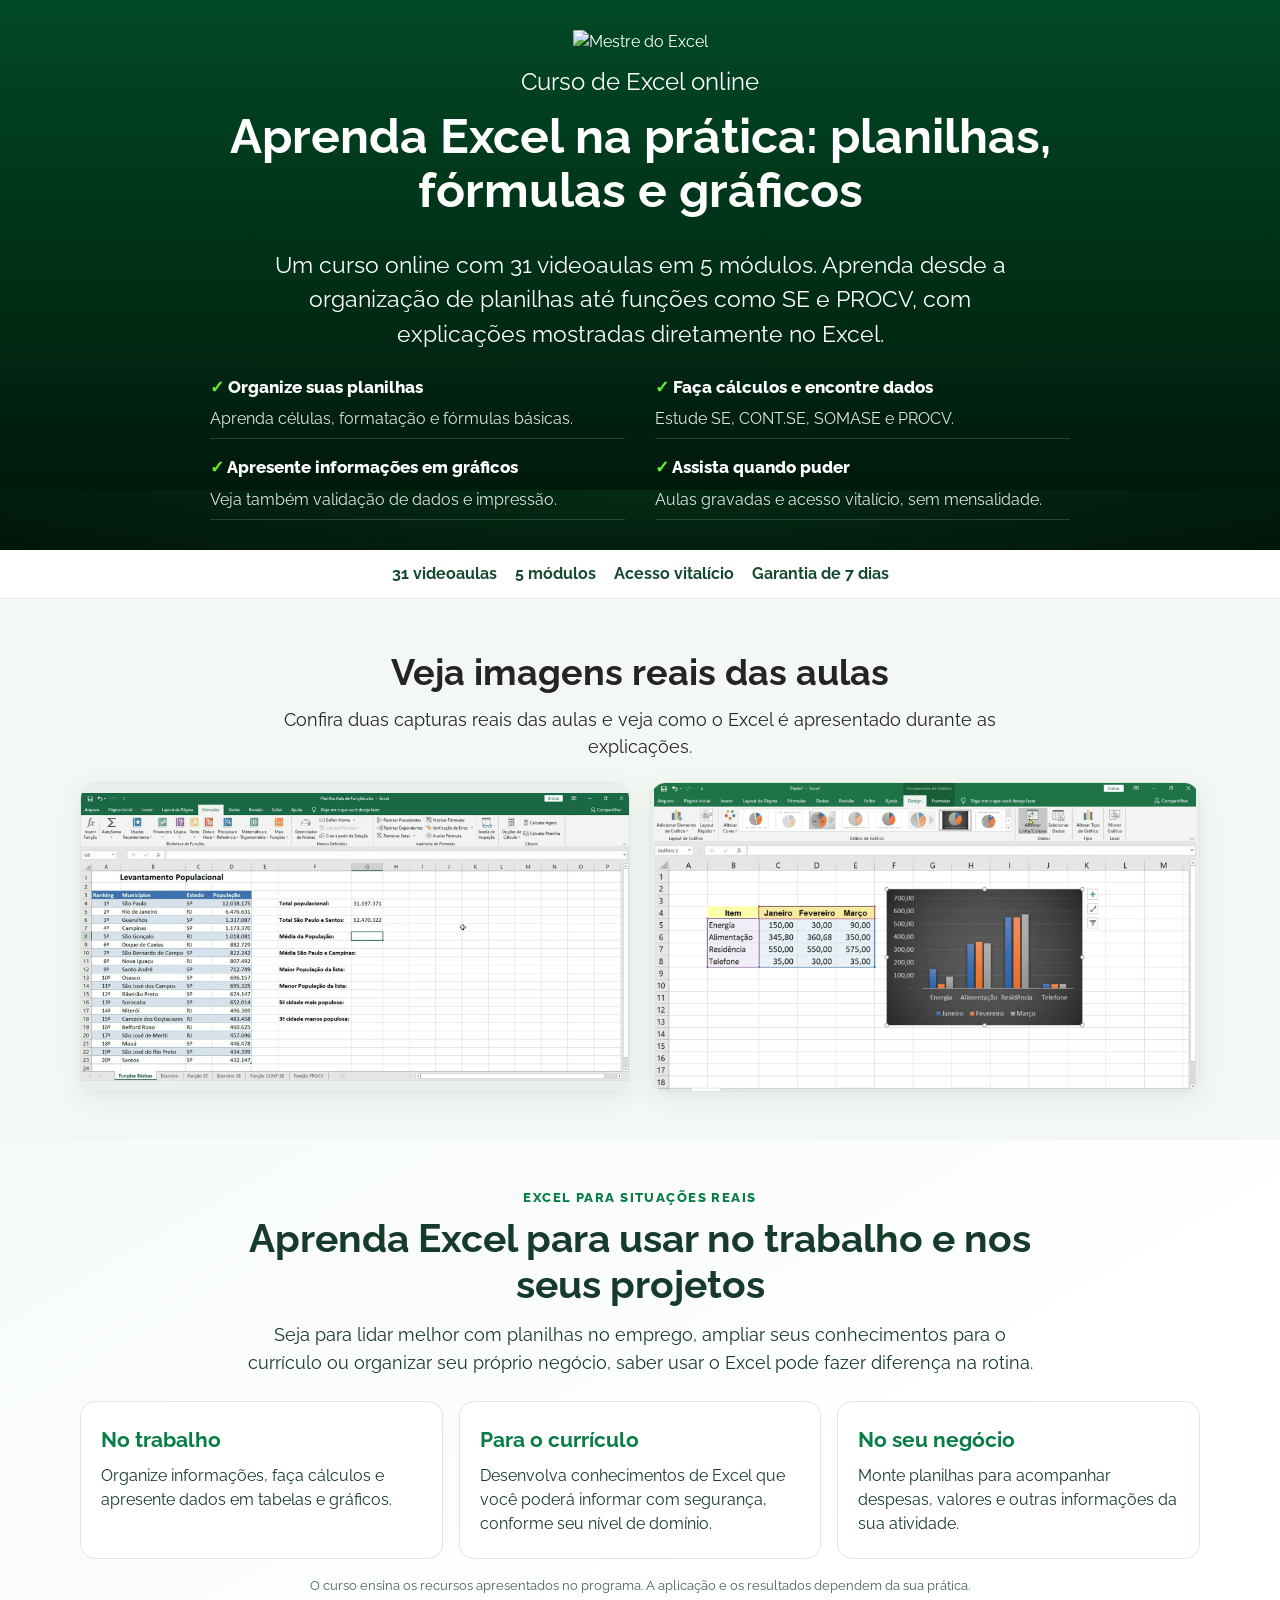
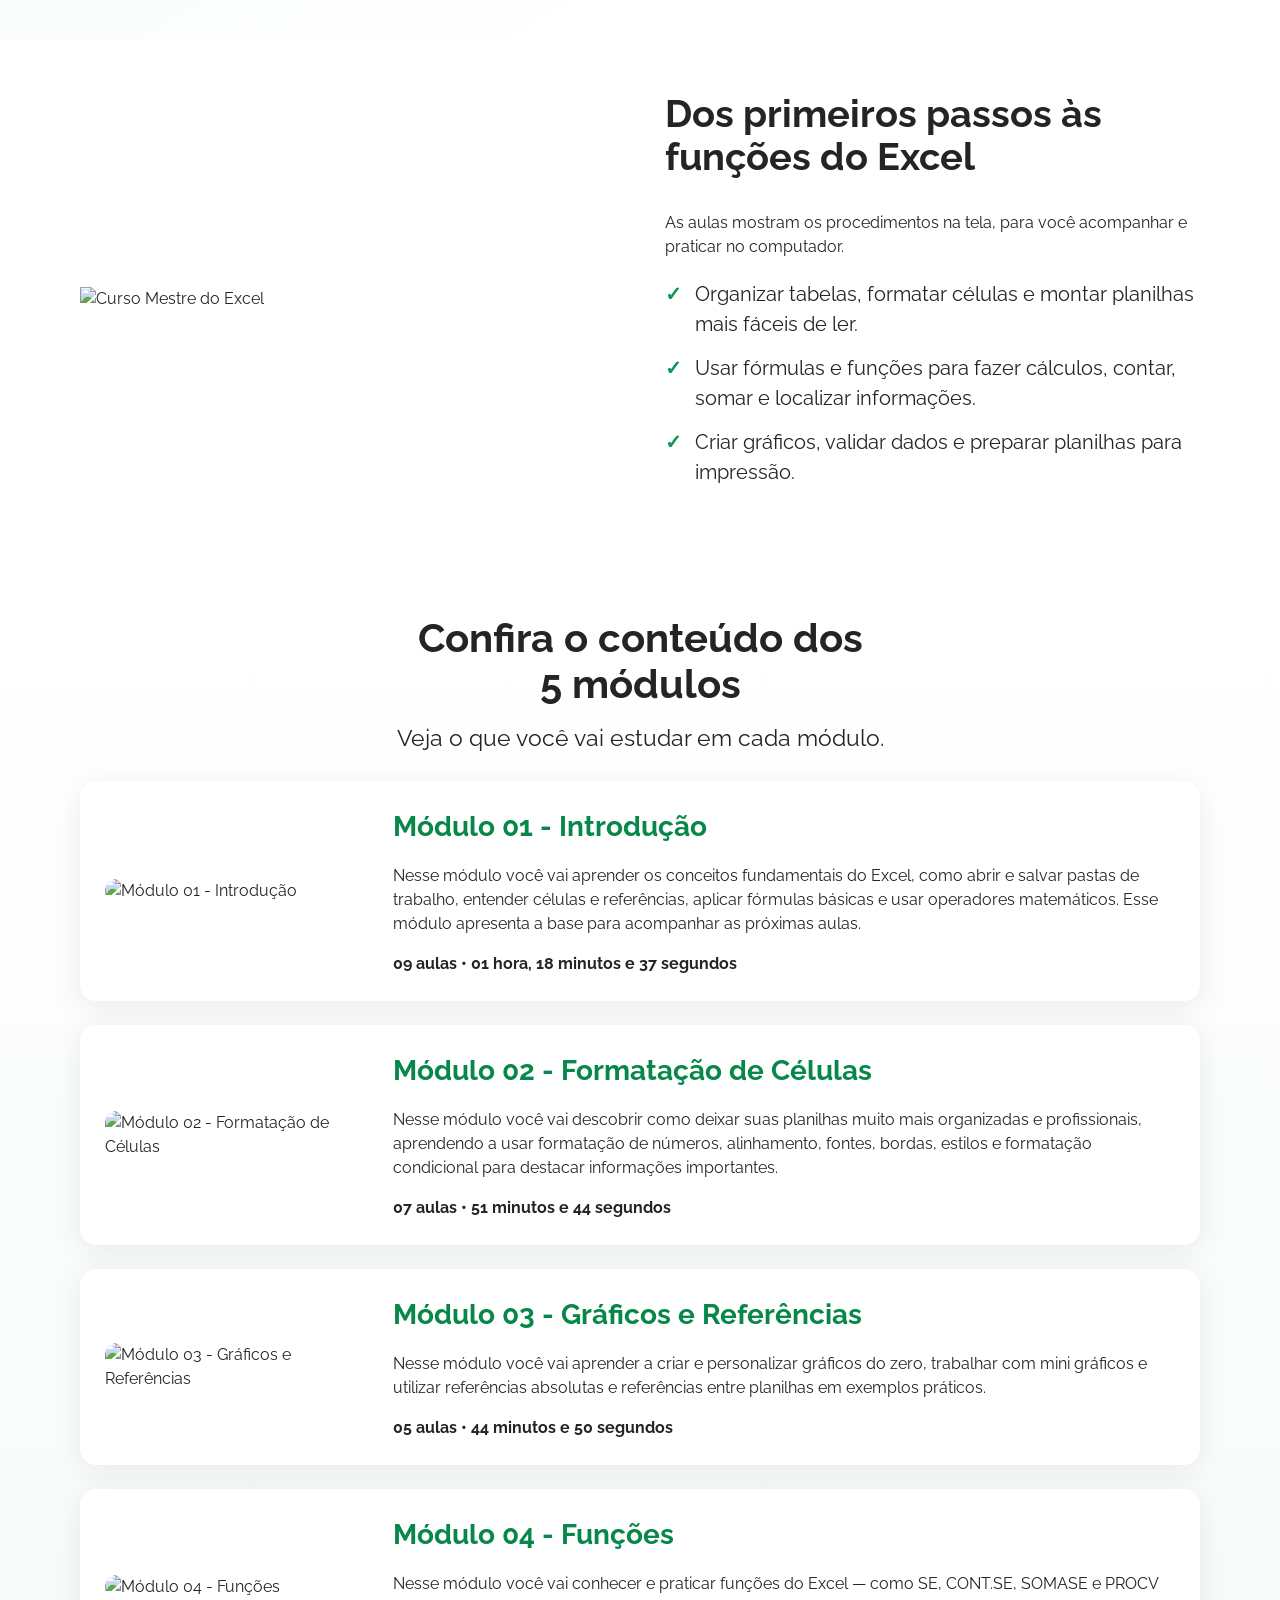
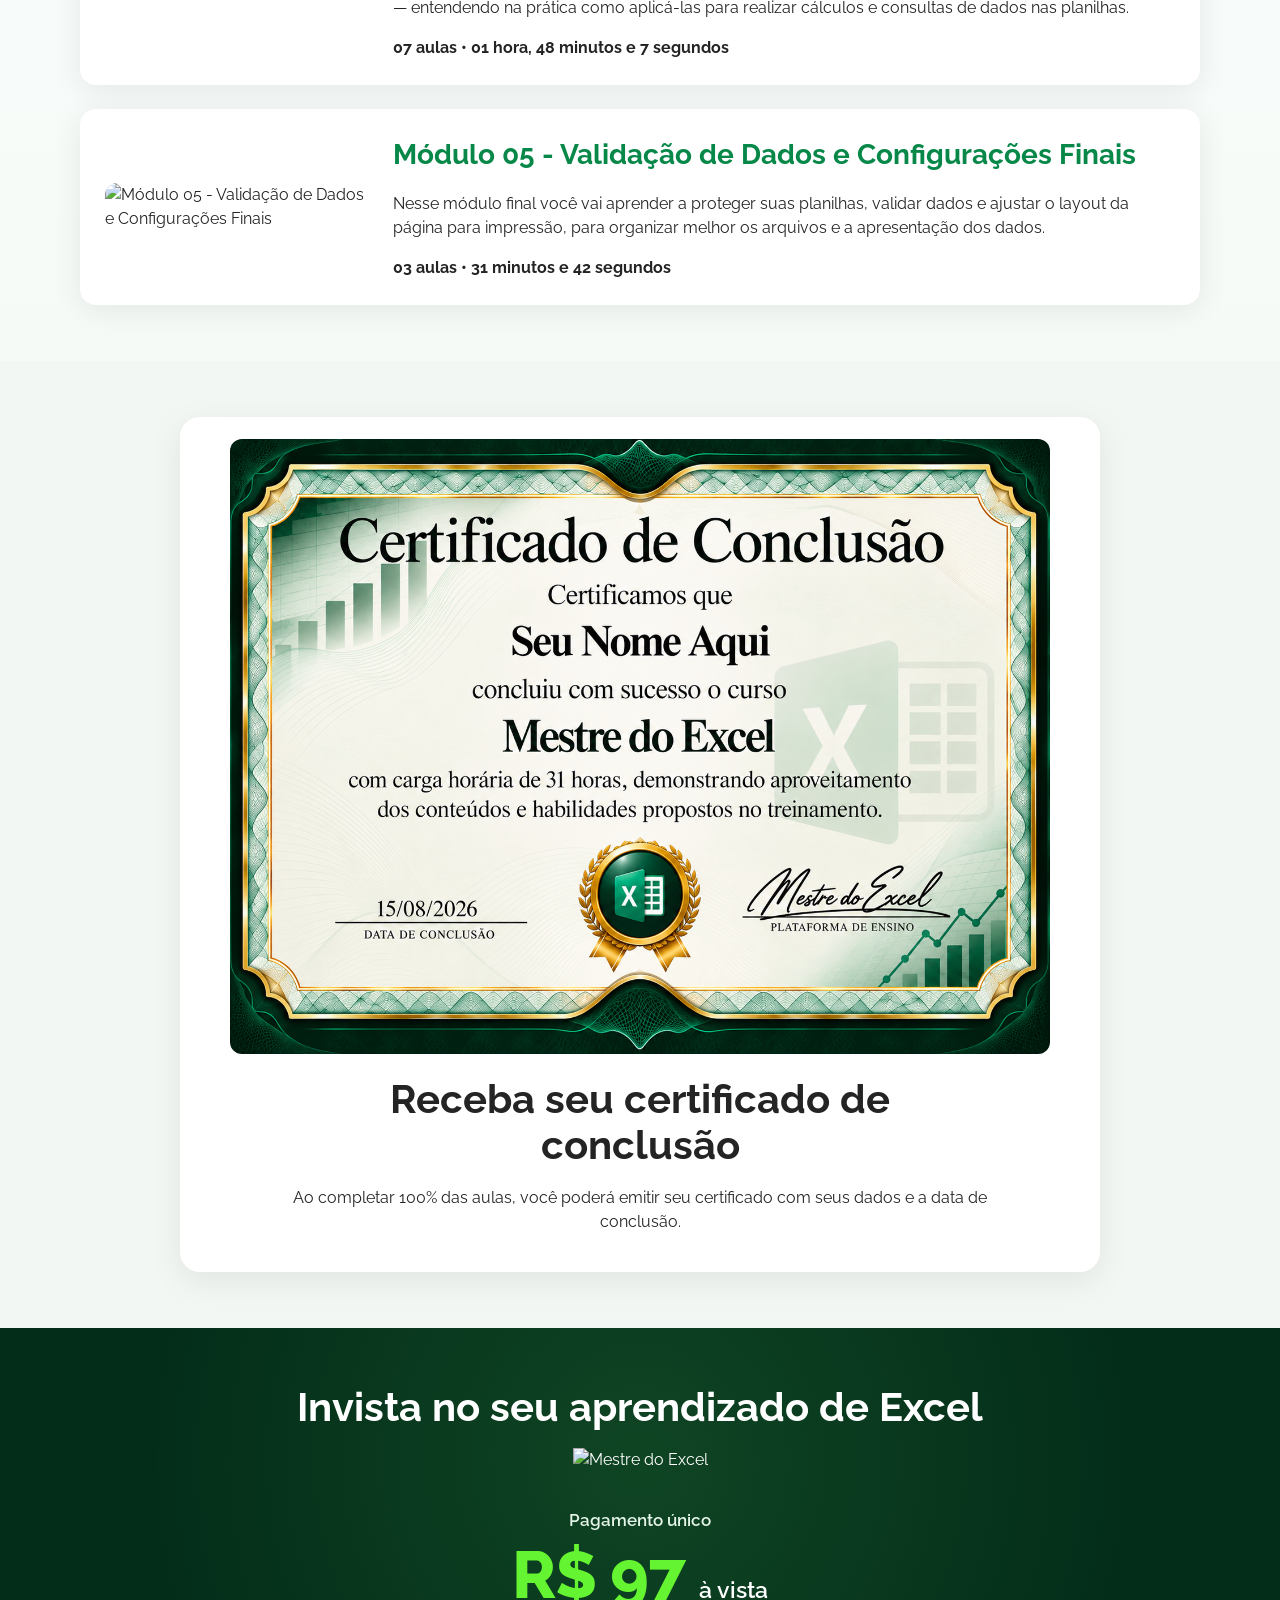
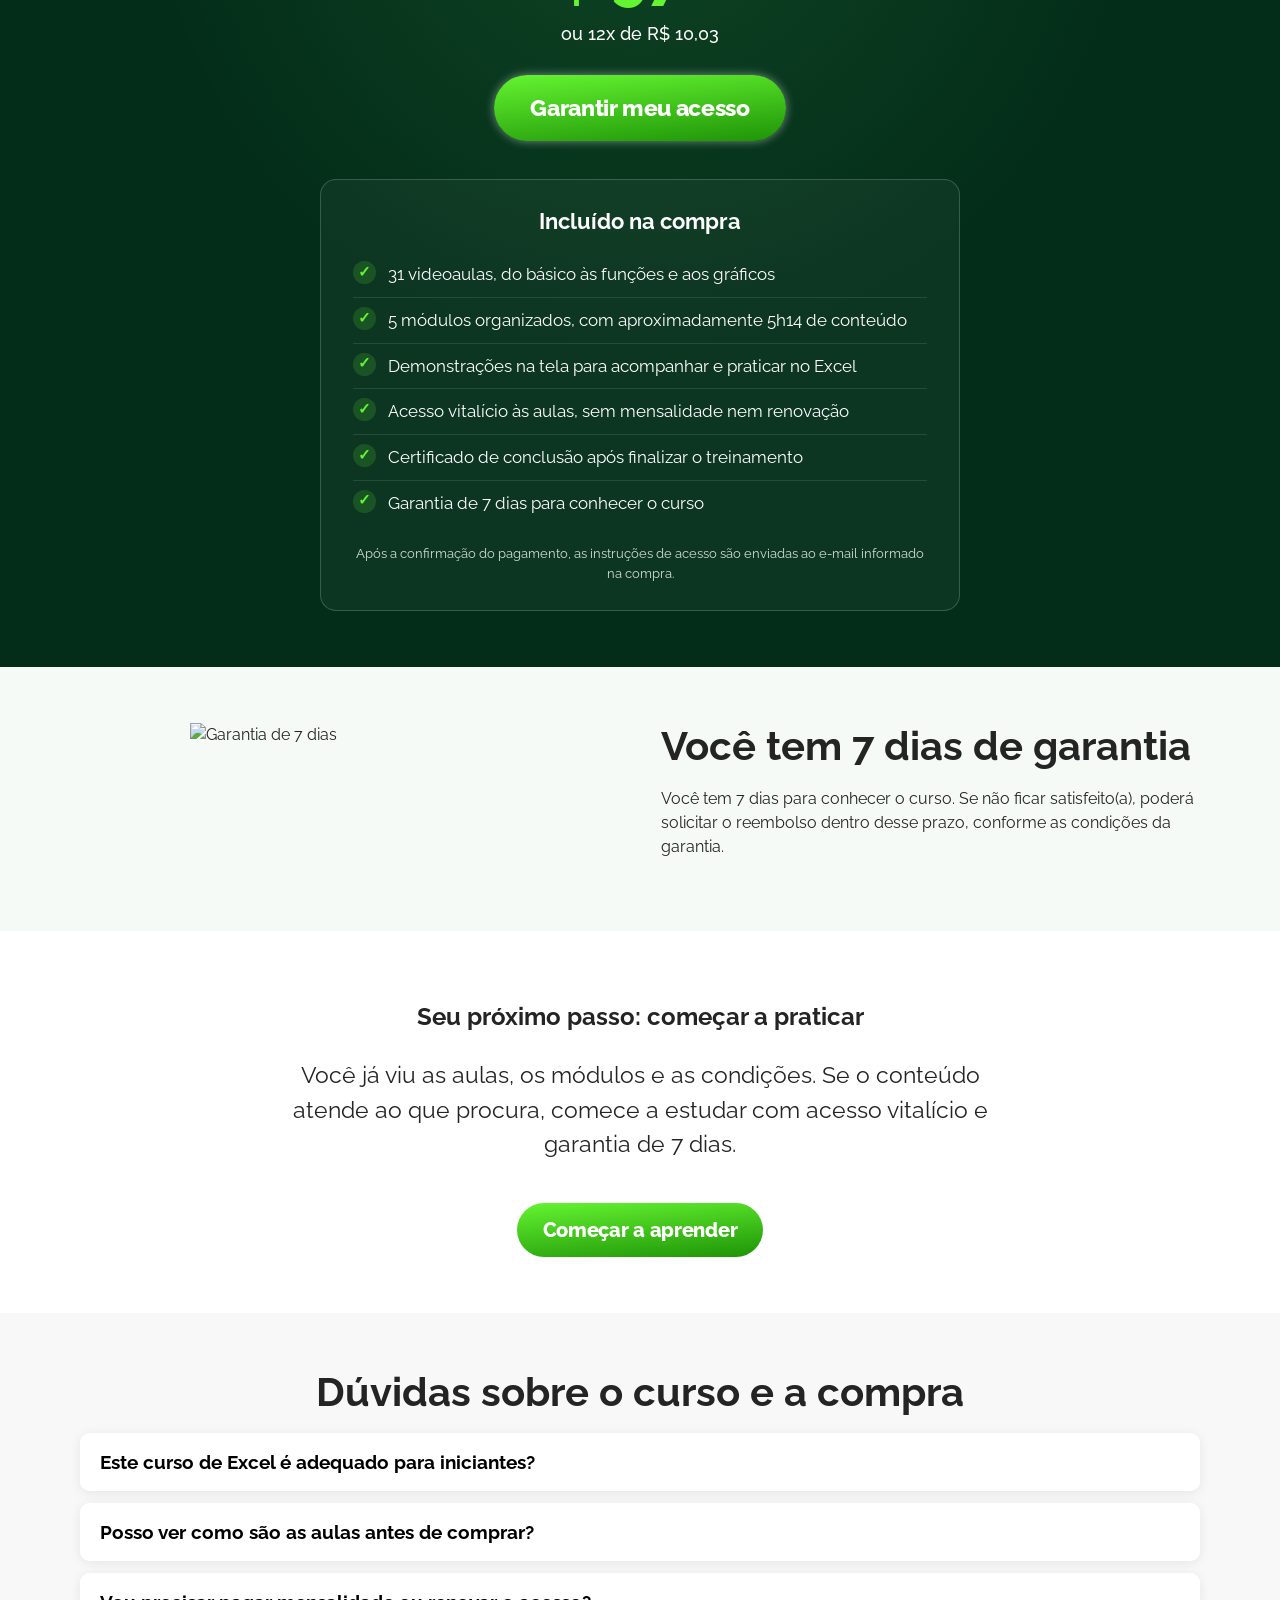
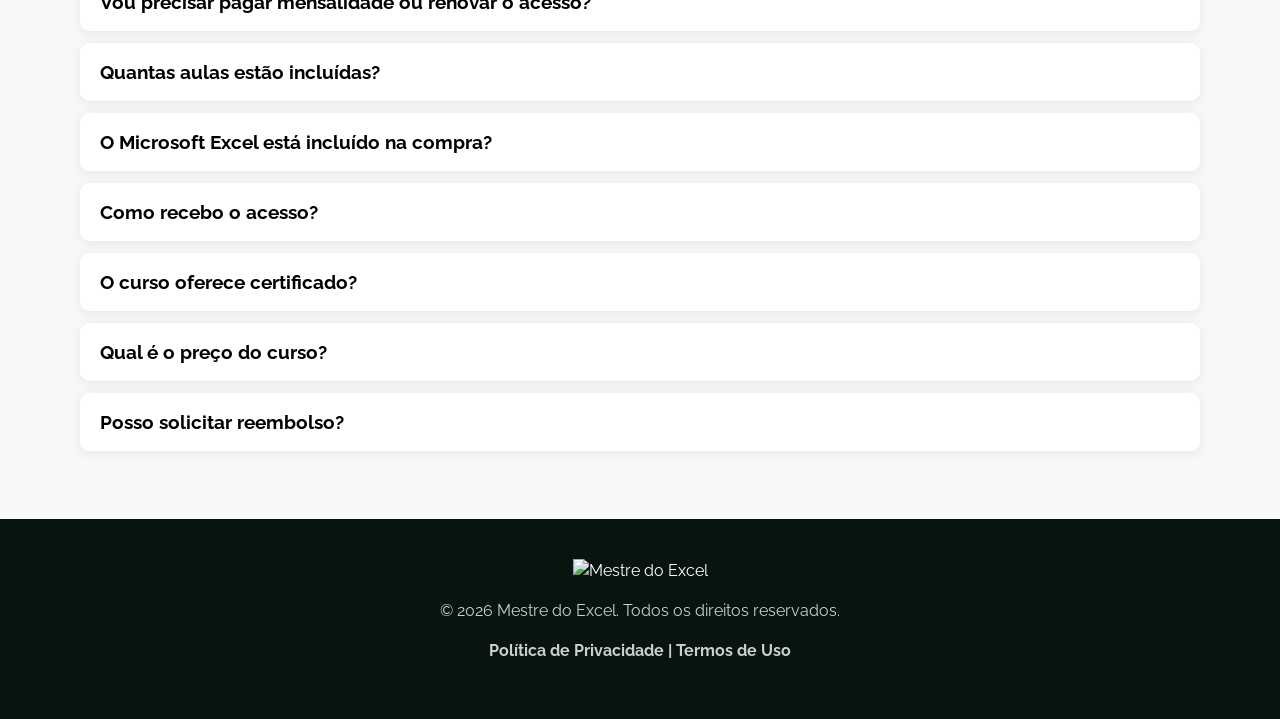
==== commit d613700d: "Add files via upload" ====
--- a/index.html
+++ b/index.html
@@ -1,6 +1,6 @@
 <!DOCTYPE html>
 
-<html lang="pt-BR"><head><meta charset="utf-8"/><meta content="width=device-width, initial-scale=1, viewport-fit=cover" name="viewport"/><title>Mestre do Excel</title><meta content="Curso de Excel online Mestre do Excel: veja aulas reais e confira 31 videoaulas em 5 módulos, do básico a fórmulas, PROCV e gráficos. Acesso vitalício e certificado." name="description"/><link href="https://fonts.googleapis.com" rel="preconnect"/><link crossorigin="" href="https://fonts.gstatic.com" rel="preconnect"/><link href="https://fonts.googleapis.com/css2?family=Raleway:wght@400;500;600;700;800&amp;display=swap" rel="stylesheet"/><style>
+<html lang="pt-BR"><head><meta charset="utf-8"/><meta content="width=device-width, initial-scale=1, maximum-scale=1, user-scalable=no, viewport-fit=cover" name="viewport"/><title>Mestre do Excel</title><meta content="Curso de Excel online Mestre do Excel: veja aulas reais e confira 31 videoaulas em 5 módulos, do básico a fórmulas, PROCV e gráficos. Acesso vitalício e certificado." name="description"/><link href="https://fonts.googleapis.com" rel="preconnect"/><link crossorigin="" href="https://fonts.gstatic.com" rel="preconnect"/><link href="https://fonts.googleapis.com/css2?family=Raleway:wght@400;500;600;700;800&amp;display=swap" rel="stylesheet"/><style>
 footer .footer-links a { color: #ffffff !important; font-weight: 700 !important; text-decoration: none !important; }
 footer .footer-links a:visited, footer .footer-links a:hover, footer .footer-links a:focus, footer .footer-links a:active { color: #ffffff !important; text-decoration: none !important; }
 footer .footer-links span { color: #ffffff; font-weight: 700; }
@@ -361,43 +361,12 @@
   .sticky-buy{max-width:100vw}
   .assist-dialog{max-width:100vw;overflow-x:clip}
 }
-</style><style>
-/* Ajustes responsivos e acessibilidade da oferta de R$ 147 */
-html{overflow-x:clip}body{overflow-x:clip}
-img,svg,video{max-width:100%;height:auto}
-.hero h1{font-size:clamp(30px,4.4vw,48px);text-wrap:balance}
-.hero .lead,.work-reasons-lead,.real-lessons-intro{max-width:760px;margin-left:auto;margin-right:auto}
-.work-reasons-grid,.real-lessons-grid{grid-template-columns:repeat(3,minmax(0,1fr))}
-.real-lessons-grid{grid-template-columns:repeat(2,minmax(0,1fr))}
-.work-reasons-card,.real-lessons figure{min-width:0}
-.offer-price-main{white-space:nowrap}
-.offer .offer-includes{max-width:680px}
-.offer-cta,.final-close .cta{white-space:nowrap!important}
-@media(max-width:700px){
- .hero{padding:25px 0 28px!important}
- .hero .lead{font-size:17px;line-height:1.55}
- .hero-benefits.desire-benefits{gap:10px}
- .real-lessons,.work-reasons,.modules,.soft,.offer,.guarantee,.final-close,.faq{padding-top:32px!important;padding-bottom:32px!important}
- .work-reasons-grid,.real-lessons-grid{grid-template-columns:minmax(0,1fr)!important;gap:12px}
- .work-reasons-card{padding:18px}
- .work-reasons h2,.real-lessons h2{font-size:clamp(25px,6.7vw,32px);text-wrap:balance}
- .module{grid-template-columns:minmax(0,1fr)}
- .module h3{overflow-wrap:normal;word-break:normal}
- .offer-price-main{font-size:clamp(38px,11vw,52px)!important}
- .offer .offer-cta,.final-close .cta{font-size:clamp(16px,4.5vw,19px)!important;padding:16px 20px!important;max-width:calc(100vw - 36px)!important}
- .sticky-buy{font-size:16px!important;white-space:nowrap}
-}
-@media(prefers-reduced-motion:reduce){html{scroll-behavior:auto!important}}
-</style><style>/* Preço e parcelamento: hierarquia clara em telas pequenas e grandes */
-.offer .offer-price-block{gap:6px}
-.offer .offer-price-installments{display:block;font-size:clamp(17px,2.3vw,21px);font-weight:600;line-height:1.4;color:#fff;margin-top:5px;text-wrap:balance}
-@media(max-width:600px){.offer .offer-price-block{max-width:100%;padding:0 8px}.offer .offer-price-main{font-size:clamp(38px,10vw,48px)}.offer .offer-price-installments{font-size:17px}}
-</style></head><body>
+</style></head><body><div aria-hidden="true" class="read-progress"></div>
 <header class="hero"><div class="overlay"></div><div class="wrap hero-in">
 <img alt="Mestre do Excel" class="logo" src="https://plrprofissional.com/wp-content/uploads/2022/08/Logo-Mestre-Excel.png"/>
 <p class="eyebrow">Curso de Excel online</p>
-<h1>Aprenda Excel para aplicar no trabalho e no dia a dia</h1>
-<p class="lead">31 videoaulas organizadas em 5 módulos, do básico às fórmulas, funções e gráficos. Acompanhe as demonstrações na tela e pratique no seu ritmo.</p>
+<h1>Aprenda Excel na prática: planilhas, fórmulas e gráficos</h1>
+<p class="lead">Um curso online com 31 videoaulas em 5 módulos. Aprenda desde a organização de planilhas até funções como SE e PROCV, com explicações mostradas diretamente no Excel.</p>
 <div class="hero-benefits desire-benefits">
 <div><b>✓ Organize suas planilhas</b><span>Aprenda células, formatação e fórmulas básicas.</span></div>
 <div><b>✓ Faça cálculos e encontre dados</b><span>Estude SE, CONT.SE, SOMASE e PROCV.</span></div>
@@ -406,8 +375,20 @@
 </div>
 </div></header>
 <main>
-<section class="proofbar"><div class="wrap"><span>31 videoaulas</span><span>5 módulos</span><span>Acesso vitalício</span><span>Garantia de 7 dias</span></div></section><section class="real-lessons" id="aulas-reais"><div class="wrap center"><h2>Veja imagens reais das aulas</h2><p class="real-lessons-intro">Estas imagens mostram duas das 31 videoaulas incluídas no curso.</p><div class="real-lessons-grid"><figure class=""><img alt="Captura de tela da aula real 1 do Mestre do Excel" decoding="async" height="540" loading="lazy" onerror="this.style.display='none';this.parentElement.classList.add('image-unavailable');" onload="this.style.display='block';this.parentElement.classList.remove('image-unavailable');" src="assets/aula-real-01.png" width="960"/><div aria-hidden="true" class="lesson-placeholder"><span class="lesson-placeholder-icon">▣</span><span>Prévia da aula 1</span><small>assets/aula-real-01.png</small></div></figure><figure class=""><img alt="Captura de tela da aula real 2 do Mestre do Excel" decoding="async" height="540" loading="lazy" onerror="this.style.display='none';this.parentElement.classList.add('image-unavailable');" onload="this.style.display='block';this.parentElement.classList.remove('image-unavailable');" src="assets/aula-real-02.png" width="960"/><div aria-hidden="true" class="lesson-placeholder"><span class="lesson-placeholder-icon">▣</span><span>Prévia da aula 2</span><small>assets/aula-real-02.png</small></div></figure></div></div></section><section aria-labelledby="work-reasons-title" class="work-reasons"><div class="wrap"><div class="work-reasons-intro"><h2 id="work-reasons-title">Aprenda Excel para usar no trabalho e nos seus projetos</h2><p class="work-reasons-lead">Para organizar planilhas no trabalho, desenvolver conhecimentos para o currículo ou cuidar dos números do seu negócio. Aprenda recursos que você poderá aplicar em tarefas reais.</p></div><div class="work-reasons-grid"><article class="work-reasons-card"><h3>No trabalho</h3><p>Organize informações, faça cálculos e apresente dados em tabelas e gráficos.</p></article><article class="work-reasons-card"><h3>Para o currículo</h3><p>Desenvolva conhecimentos de Excel que você poderá informar com segurança, conforme seu nível de domínio.</p></article><article class="work-reasons-card"><h3>No seu negócio</h3><p>Monte planilhas para acompanhar despesas, valores e outras informações da sua atividade.</p></article></div><p class="work-reasons-note">O curso ensina os recursos apresentados no programa. A aplicação e os resultados dependem da sua prática.</p></div></section>
-<section class="section modules" id="modulos"><div class="wrap center"><h2>Conheça os <span class="module-title-nowrap">5 módulos</span></h2><p class="big">Confira os assuntos e a duração das aulas antes de decidir.</p><div id="modules"></div></div></section>
+<section class="proofbar"><div class="wrap"><span>31 videoaulas</span><span>5 módulos</span><span>Acesso vitalício</span><span>Garantia de 7 dias</span></div></section><section class="real-lessons" id="aulas-reais"><div class="wrap center"><h2>Veja imagens reais das aulas</h2><p class="real-lessons-intro">Confira duas capturas reais das aulas e veja como o Excel é apresentado durante as explicações.</p><div class="real-lessons-grid"><figure class=""><img alt="Captura de tela da aula real 1 do Mestre do Excel" decoding="async" height="540" loading="lazy" onerror="this.style.display='none';this.parentElement.classList.add('image-unavailable');" onload="this.style.display='block';this.parentElement.classList.remove('image-unavailable');" src="assets/aula-real-01.png" width="960"/><div aria-hidden="true" class="lesson-placeholder"><span class="lesson-placeholder-icon">▣</span><span>Prévia da aula 1</span><small>assets/aula-real-01.png</small></div></figure><figure class=""><img alt="Captura de tela da aula real 2 do Mestre do Excel" decoding="async" height="540" loading="lazy" onerror="this.style.display='none';this.parentElement.classList.add('image-unavailable');" onload="this.style.display='block';this.parentElement.classList.remove('image-unavailable');" src="assets/aula-real-02.png" width="960"/><div aria-hidden="true" class="lesson-placeholder"><span class="lesson-placeholder-icon">▣</span><span>Prévia da aula 2</span><small>assets/aula-real-02.png</small></div></figure></div></div></section><section aria-labelledby="work-reasons-title" class="work-reasons"><div class="wrap"><div class="work-reasons-intro"><p class="work-reasons-label">EXCEL PARA SITUAÇÕES REAIS</p><h2 id="work-reasons-title">Aprenda Excel para usar no trabalho e nos seus projetos</h2><p class="work-reasons-lead">Seja para lidar melhor com planilhas no emprego, ampliar seus conhecimentos para o currículo ou organizar seu próprio negócio, saber usar o Excel pode fazer diferença na rotina.</p></div><div class="work-reasons-grid"><article class="work-reasons-card"><h3>No trabalho</h3><p>Organize informações, faça cálculos e apresente dados em tabelas e gráficos.</p></article><article class="work-reasons-card"><h3>Para o currículo</h3><p>Desenvolva conhecimentos de Excel que você poderá informar com segurança, conforme seu nível de domínio.</p></article><article class="work-reasons-card"><h3>No seu negócio</h3><p>Monte planilhas para acompanhar despesas, valores e outras informações da sua atividade.</p></article></div><p class="work-reasons-note">O curso ensina os recursos apresentados no programa. A aplicação e os resultados dependem da sua prática.</p></div></section>
+<section class="decision-section" id="curso"><div class="wrap two">
+<div><img alt="Curso Mestre do Excel" class="product" src="https://plrprofissional.com/wp-content/uploads/2025/10/Mockup-Mestre-do-Excel.png"/></div>
+<div class="left">
+<h2>Dos primeiros passos às funções do Excel</h2>
+<p>As aulas mostram os procedimentos na tela, para você acompanhar e praticar no computador.</p>
+<ul class="decision-list">
+<li>Organizar tabelas, formatar células e montar planilhas mais fáceis de ler.</li>
+<li>Usar fórmulas e funções para fazer cálculos, contar, somar e localizar informações.</li>
+<li>Criar gráficos, validar dados e preparar planilhas para impressão.</li>
+</ul>
+</div>
+</div></section>
+<section class="section modules" id="modulos"><div class="wrap center"><h2>Confira o conteúdo dos <span class="module-title-nowrap">5 módulos</span></h2><p class="big">Veja o que você vai estudar em cada módulo.</p><div id="modules"></div></div></section>
 <section class="soft"><div class="wrap"><div class="certificate-card">
 <img alt="Modelo do certificado de conclusão do Mestre do Excel" src="assets/certificado-mestre-excel.png"/>
 <div><h2>Receba seu certificado de conclusão</h2>
@@ -415,10 +396,10 @@
 </div>
 </div></div></section>
 <section class="offer" id="oferta"><div class="wrap center">
-<h2>Tudo o que você precisa para começar a estudar</h2>
+<h2>Invista no seu aprendizado de Excel</h2>
 <img alt="Mestre do Excel" class="product" src="https://plrprofissional.com/wp-content/uploads/2025/10/Mockup-Curso-Mestre-do-Excel.png"/>
-<div aria-label="Preço do curso" class="offer-price-block"><span class="offer-price-label">Investimento no curso</span><strong class="offer-price-main">R$ 147,00 <span>à vista</span></strong><span class="offer-price-installments">ou 12x de R$ 15,20</span></div>
-<a class="cta checkout offer-cta" data-cta-id="oferta" href="https://pay.kiwify.com.br/yTl9qnQ" rel="noopener noreferrer" target="_blank">Comprar o curso</a>
+<div aria-label="Preço do curso" class="offer-price-block"><span class="offer-price-label">Pagamento único</span><strong class="offer-price-main">R$ 97 <span>à vista</span></strong><span class="offer-price-installments">ou 12x de R$ 10,03</span></div>
+<a class="cta checkout offer-cta" data-cta-id="oferta" href="https://pay.kiwify.com.br/A4Oyskz" rel="noopener noreferrer" target="_blank">Garantir meu acesso</a>
 <div class="offer-includes"><h3>Incluído na compra</h3><ul>
 <li>31 videoaulas, do básico às funções e aos gráficos</li>
 <li>5 módulos organizados, com aproximadamente 5h14 de conteúdo</li>
@@ -426,13 +407,13 @@
 <li>Acesso vitalício às aulas, sem mensalidade nem renovação</li>
 <li>Certificado de conclusão após finalizar o treinamento</li>
 <li>Garantia de 7 dias para conhecer o curso</li>
-</ul><p class="offer-access-note">Pagamento confirmado? As instruções de acesso chegam ao e-mail cadastrado.</p></div>
+</ul><p class="offer-access-note">Após a confirmação do pagamento, as instruções de acesso são enviadas ao e-mail informado na compra.</p></div>
 </div></section>
 <section class="guarantee"><div class="wrap two"><img alt="Garantia de 7 dias" src="https://plrprofissional.com/wp-content/uploads/2023/02/garantia-7-dias-2.png"/><div><h2>Você tem 7 dias de garantia</h2><p>Você tem 7 dias para conhecer o curso. Se não ficar satisfeito(a), poderá solicitar o reembolso dentro desse prazo, conforme as condições da garantia.</p></div></div></section>
-<section class="final-close"><div class="wrap center"><h2>Pronto para começar a aprender Excel?</h2><p class="big">Confira os módulos, as imagens reais das aulas e as condições de compra. Se o curso atende ao que procura, você pode começar a estudar no seu ritmo.</p><a class="cta checkout" data-cta-id="fechamento" href="https://pay.kiwify.com.br/yTl9qnQ" rel="noopener noreferrer" target="_blank">Comprar o curso</a></div></section>
+<section class="final-close"><div class="wrap center"><h2>Seu próximo passo: começar a praticar</h2><p class="big">Você já viu as aulas, os módulos e as condições. Se o conteúdo atende ao que procura, comece a estudar com acesso vitalício e garantia de 7 dias.</p><a class="cta checkout" data-cta-id="fechamento" href="https://pay.kiwify.com.br/A4Oyskz" rel="noopener noreferrer" target="_blank">Começar a aprender</a></div></section>
 <section class="faq"><div class="wrap"><h2 class="center">Dúvidas sobre o curso e a compra</h2><div id="faq"></div></div></section>
 </main>
-
+<a class="sticky-buy checkout" data-cta-id="flutuante" href="https://pay.kiwify.com.br/A4Oyskz" rel="noopener noreferrer" target="_blank">Comprar por R$ 97</a>
 <footer><div class="wrap center"><img alt="Mestre do Excel" class="logo" src="https://plrprofissional.com/wp-content/uploads/2022/08/Logo-Mestre-Excel.png"/><p>© 2026 Mestre do Excel. Todos os direitos reservados.</p><p class="footer-links"><a href="politica-de-privacidade.html">Política de Privacidade</a><span aria-hidden="true"> | </span><a href="termos-de-uso.html">Termos de Uso</a></p></div></footer><script>
 const modules=[
 ['Modulo-1-Excel.png','Módulo 01 - Introdução','Nesse módulo você vai aprender os conceitos fundamentais do Excel, como abrir e salvar pastas de trabalho, entender células e referências, aplicar fórmulas básicas e usar operadores matemáticos. Esse módulo apresenta a base para acompanhar as próximas aulas.','09 aulas • 01 hora, 18 minutos e 37 segundos'],
@@ -449,7 +430,7 @@
 ['O Microsoft Excel está incluído na compra?','Não. A compra inclui o treinamento, não a licença do Microsoft Excel. Para praticar no programa, você precisa ter acesso ao Excel no computador.'],
 ['Como recebo o acesso?','Após a confirmação do pagamento, os dados de acesso são enviados para o e-mail informado na compra. Pagamentos por boleto podem depender do prazo de compensação.'],
 ['O curso oferece certificado?','Sim. O certificado de conclusão fica disponível após completar 100% do treinamento, conforme as regras da plataforma.'],
-['Qual é o preço do curso?','R$ 147,00 à vista ou 12x de R$ 15,20. É uma compra única, sem mensalidades nem renovação.'],
+['Qual é o preço do curso?','R$ 97,00 à vista ou 12x de R$ 10,03, conforme a opção de pagamento disponível no checkout. Não há mensalidades nem renovação.'],
 ['Posso solicitar reembolso?','Sim. Há uma garantia de 7 dias para solicitar reembolso, conforme as condições informadas na compra.']]
 ;
 document.querySelector('#faq').innerHTML=faq.map(([q,a])=>`<div class="faq-item"><button class="faq-q">${q}</button><div class="faq-a"><p>${a}</p></div></div>`).join('');
@@ -460,7 +441,7 @@
    Eventos de clique NÃO são conversões de venda; a compra deve ser medida no checkout. */
 (function () {
   'use strict';
-  const baseCheckout = 'https://pay.kiwify.com.br/yTl9qnQ';
+  const baseCheckout = 'https://pay.kiwify.com.br/A4Oyskz';
   const storageKey = 'mestre_excel_origem_v2';
   const allowed = /^(utm_[a-z0-9_]+|gclid|gbraid|wbraid|gad_source|gad_campaignid|gclsrc|src|sck|ref|campaignid|adgroupid|creative|keyword|matchtype|device|network|placement)$/i;
   const incoming = new URLSearchParams(location.search);
@@ -497,9 +478,65 @@
       link.href = checkoutUrl(link);
       const id = ctaId(link);
       window.dataLayer = window.dataLayer || [];
-      window.dataLayer.push({event:'mestre_excel_checkout_click',cta_position:id, traffic_source:isAds?'google_ads':'other',currency:'BRL',value:147});
+      window.dataLayer.push({event:'mestre_excel_checkout_click',cta_position:id, traffic_source:isAds?'google_ads':'other',currency:'BRL',value:97});
     });
   });
 })();</script>
-
-<!-- PUBLICAÇÃO: confirmar que assets/aula-real-01.png, assets/aula-real-02.png, assets/certificado-mestre-excel.png, politica-de-privacidade.html e termos-de-uso.html existem no servidor. --></body></html>
+<script>
+(function(){
+  const sticky=document.querySelector('.sticky-buy');
+  const start=document.querySelector('#modulos');
+  const offer=document.querySelector('#oferta');
+  if(!sticky||!start) return;
+  function updateSticky(){
+    if(window.innerWidth>800){ sticky.classList.remove('is-visible'); return; }
+    const startTop=start.getBoundingClientRect().top + window.scrollY;
+    const offerTop=offer ? offer.getBoundingClientRect().top + window.scrollY : Infinity;
+    const y=window.scrollY + window.innerHeight;
+    const show=y >= startTop + 180 && window.scrollY < offerTop - 120;
+    sticky.classList.toggle('is-visible', show);
+  }
+  window.addEventListener('scroll', updateSticky, {passive:true});
+  window.addEventListener('resize', updateSticky);
+  updateSticky();
+})();
+</script>
+<!-- PUBLICAÇÃO: confirmar que assets/aula-real-01.png, assets/aula-real-02.png, assets/certificado-mestre-excel.png, politica-de-privacidade.html e termos-de-uso.html existem no servidor. --><div aria-describedby="assist-desc" aria-hidden="true" aria-labelledby="assist-title" aria-modal="true" class="assist-dialog" id="reading-assist" role="dialog"><div class="assist-card"><button aria-label="Fechar sugestão" class="assist-close" type="button">×</button><p class="assist-eyebrow">Posso ajudar?</p><h2 id="assist-title">Quer conferir o que vai aprender?</h2><p id="assist-desc">Veja os cinco módulos e confira se os conteúdos atendem ao que você procura. Você pode continuar explorando a página normalmente.</p><div class="assist-actions"><a class="assist-primary" href="#modulos">Ver os 5 módulos</a><button class="assist-secondary" type="button">Continuar lendo</button></div></div></div><script>(function(){
+  'use strict';
+  const bar=document.querySelector('.read-progress');
+  const dialog=document.querySelector('#reading-assist');
+  if(!dialog)return;
+  const close=dialog.querySelector('.assist-close');
+  const secondary=dialog.querySelector('.assist-secondary');
+  const primary=dialog.querySelector('.assist-primary');
+  const sections=[...document.querySelectorAll('header.hero, main section, body > section')];
+  let lastActivity=Date.now(), arrived=Date.now(), shown=false, opened=false, previousFocus=null;
+  try{shown=sessionStorage.getItem('mexcel_assist_seen')==='1'}catch(e){}
+  function updateProgress(){
+    const max=Math.max(1,document.documentElement.scrollHeight-innerHeight);
+    if(bar)bar.style.width=(Math.min(100,Math.max(0,scrollY/max*100)))+'%';
+  }
+  function markActive(){lastActivity=Date.now()}
+  function hide(){if(!opened)return;opened=false;dialog.classList.remove('is-open');dialog.setAttribute('aria-hidden','true');document.body.style.overflow='';if(previousFocus&&previousFocus.focus)previousFocus.focus({preventScroll:true});markActive()}
+  function show(){shown=true;try{sessionStorage.setItem('mexcel_assist_seen','1')}catch(e){};opened=true;previousFocus=document.activeElement;dialog.classList.add('is-open');dialog.setAttribute('aria-hidden','false');document.body.style.overflow='hidden';close.focus({preventScroll:true})}
+  // Tempo mínimo estimado: ~180 palavras/minuto, acrescido de tempo para examinar imagens.
+  // A janela só aparece depois de >= 65s na página, rolagem significativa e >= 50s sem interação.
+  function check(){
+    if(shown||opened||document.hidden||document.activeElement?.matches('input,textarea,select'))return;
+    const pageAge=Date.now()-arrived;
+    const idle=Date.now()-lastActivity;
+    const max=Math.max(1,document.documentElement.scrollHeight-innerHeight);
+    if(pageAge>=65000&&idle>=50000&&scrollY/max>=.18&&scrollY/max<=.83)show();
+  }
+  ['pointerdown','keydown','touchstart','wheel'].forEach(ev=>document.addEventListener(ev,markActive,{passive:true}));
+  window.addEventListener('scroll',()=>{markActive();updateProgress()},{passive:true});
+  window.addEventListener('resize',updateProgress);
+  close.addEventListener('click',hide);secondary.addEventListener('click',hide);primary.addEventListener('click',hide);
+  dialog.addEventListener('click',e=>{if(e.target===dialog)hide()});
+  document.addEventListener('keydown',e=>{if(!opened)return;if(e.key==='Escape')hide();if(e.key==='Tab'){
+    const controls=[close,primary,secondary];const i=controls.indexOf(document.activeElement);
+    if(e.shiftKey&&i<=0){e.preventDefault();controls[controls.length-1].focus()}
+    else if(!e.shiftKey&&i===controls.length-1){e.preventDefault();controls[0].focus()}
+  }});
+  updateProgress();setInterval(check,4000);
+})();</script></body></html>
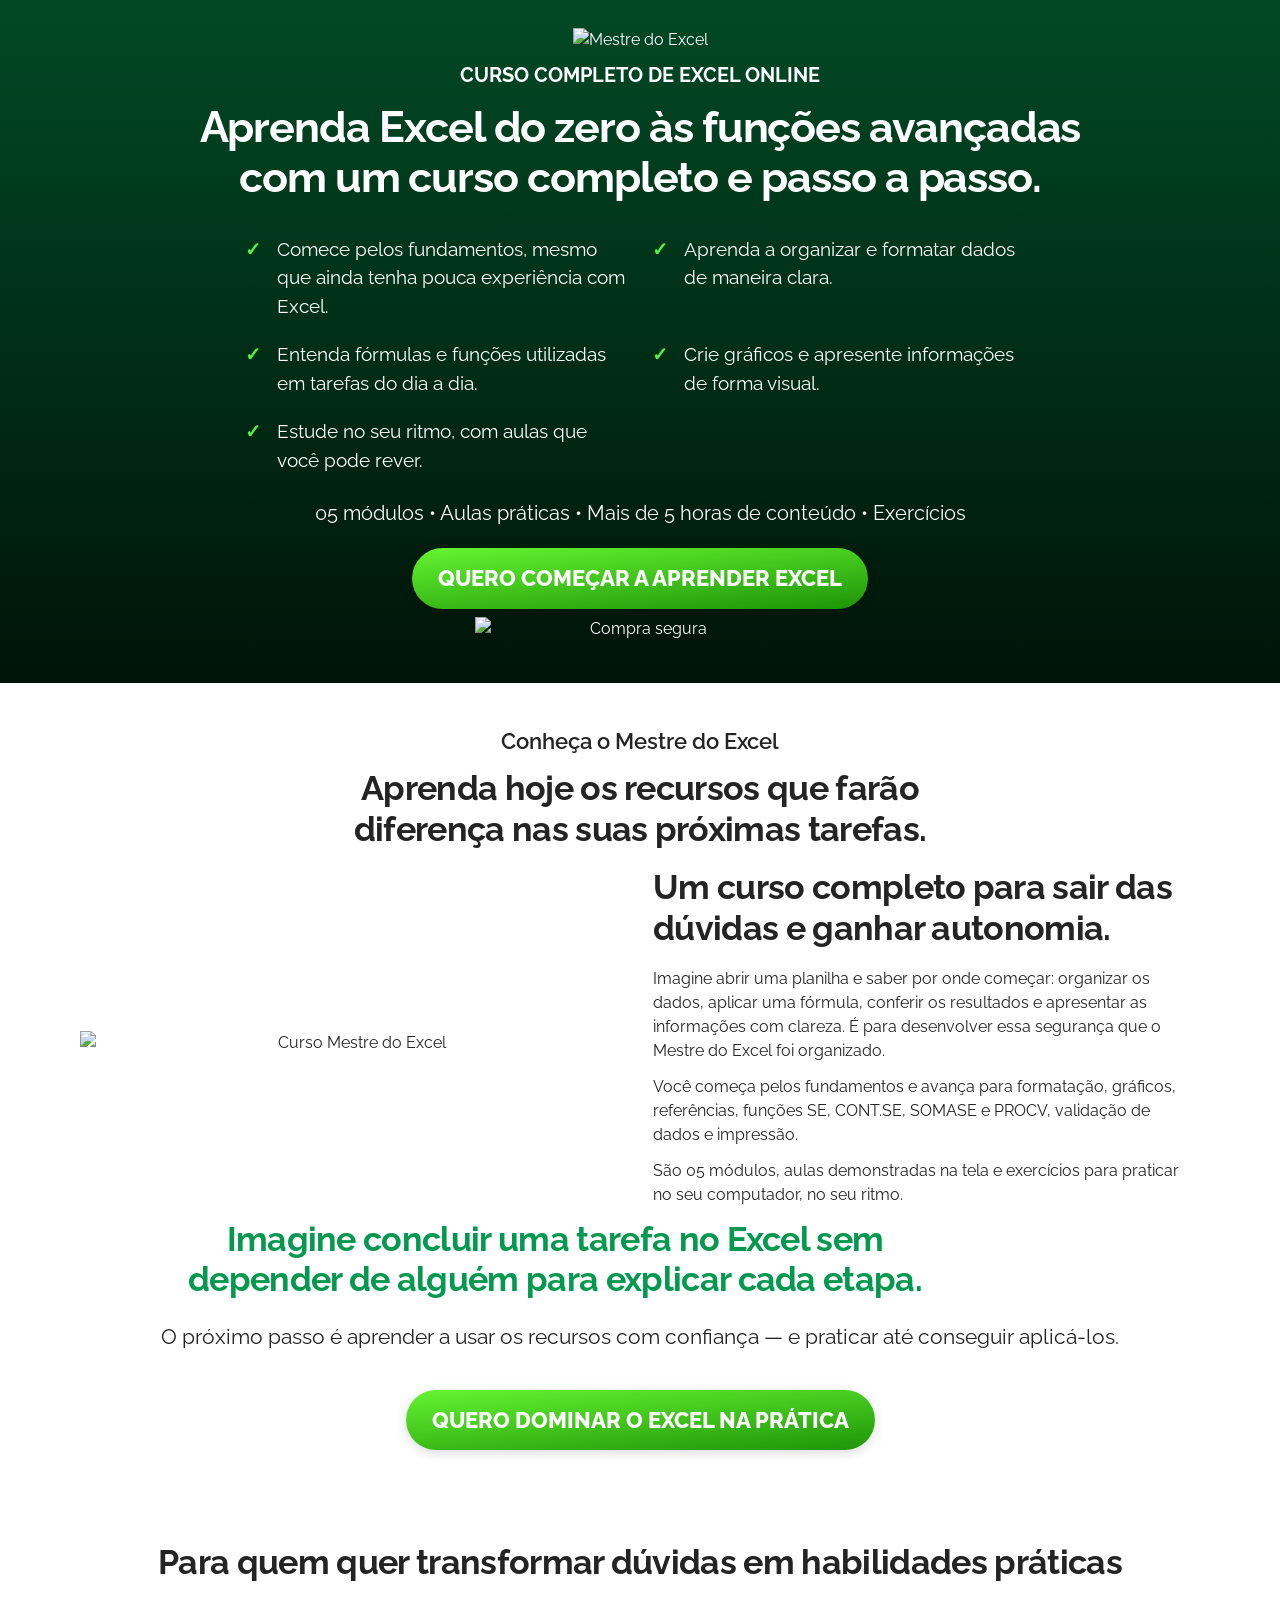
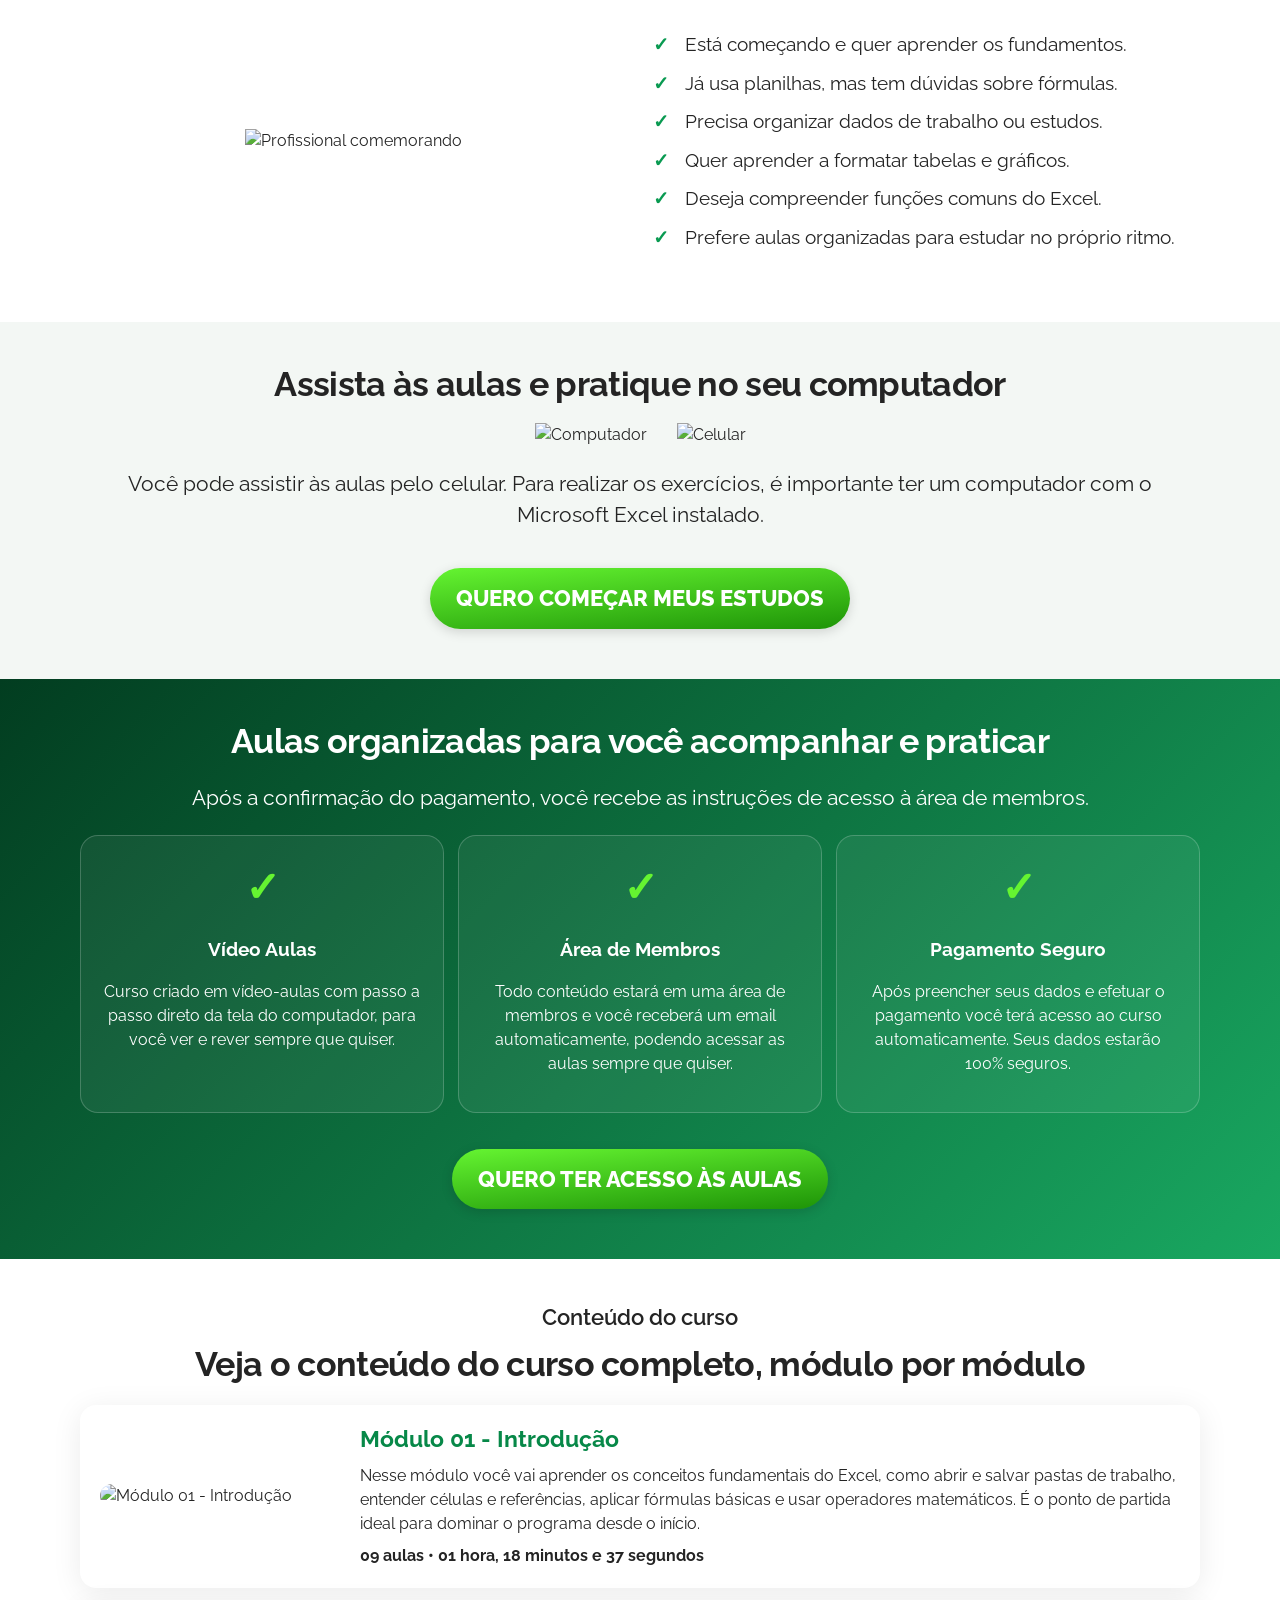
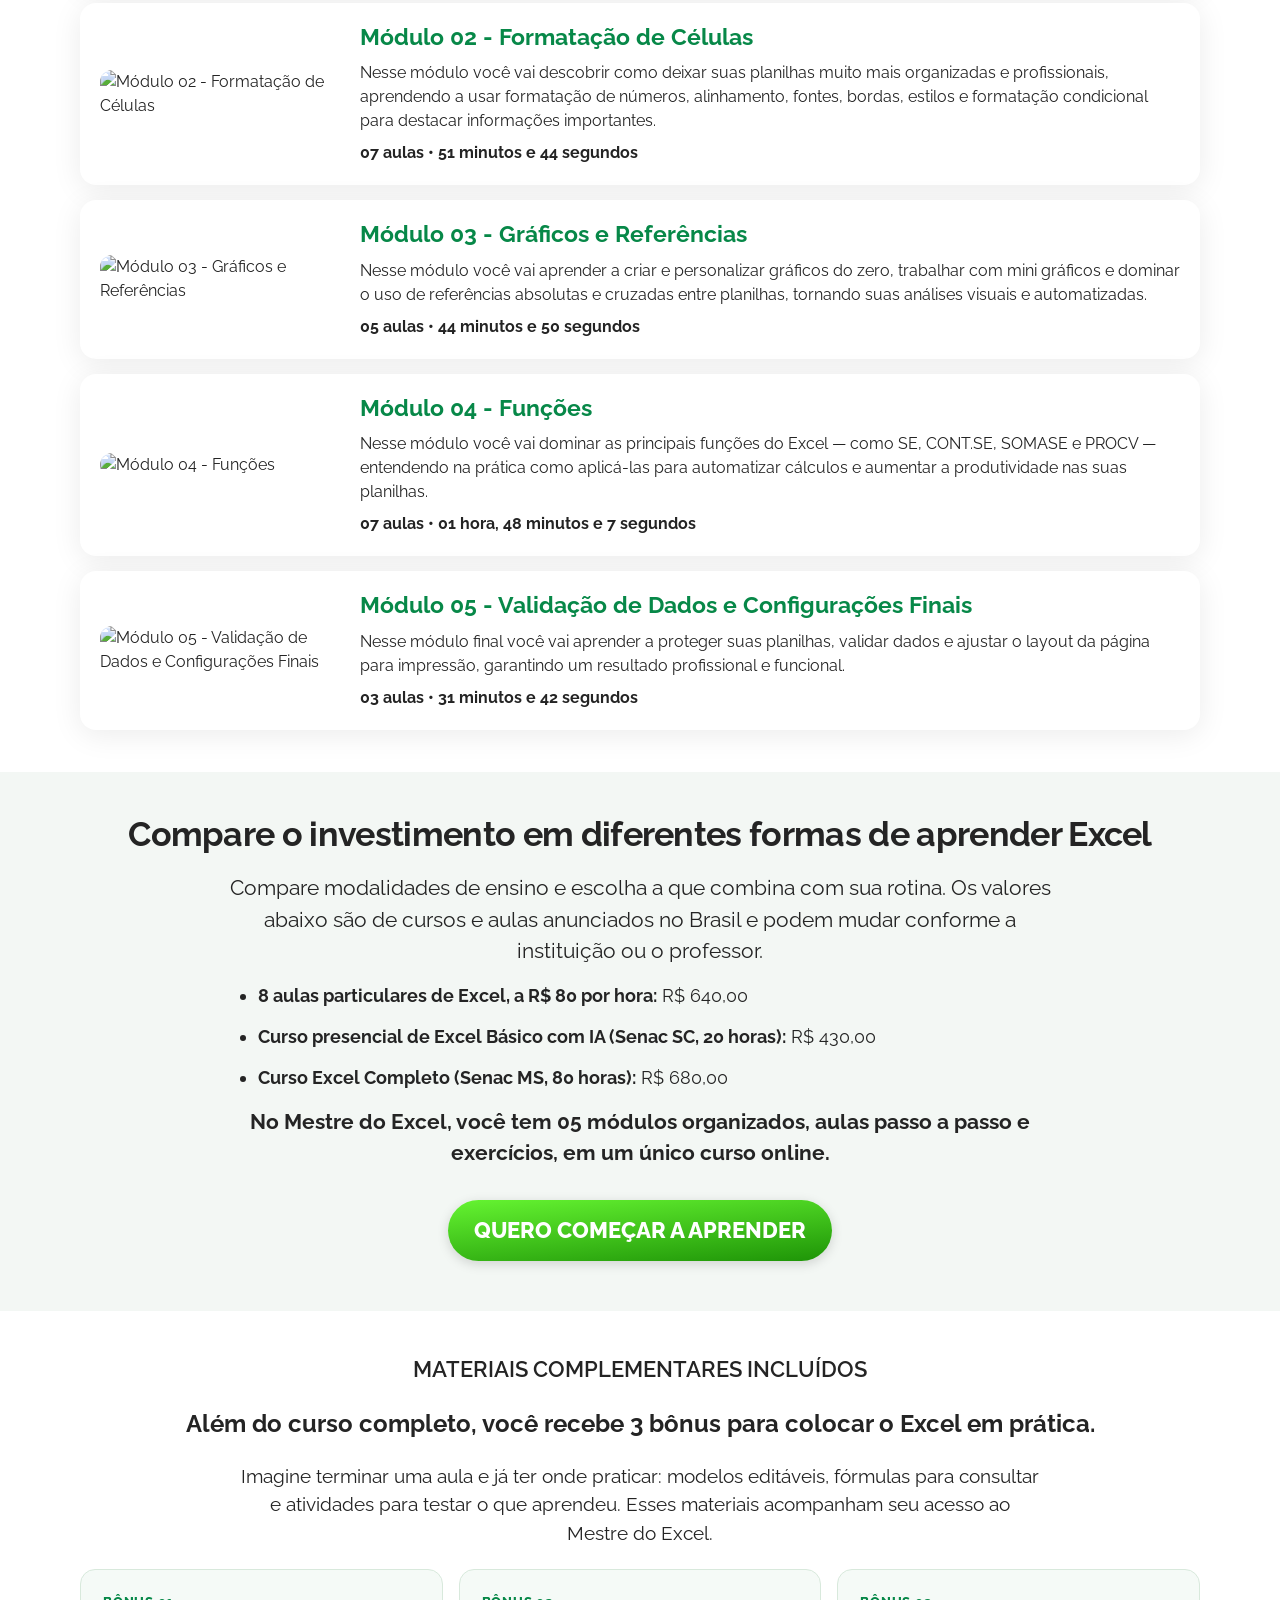
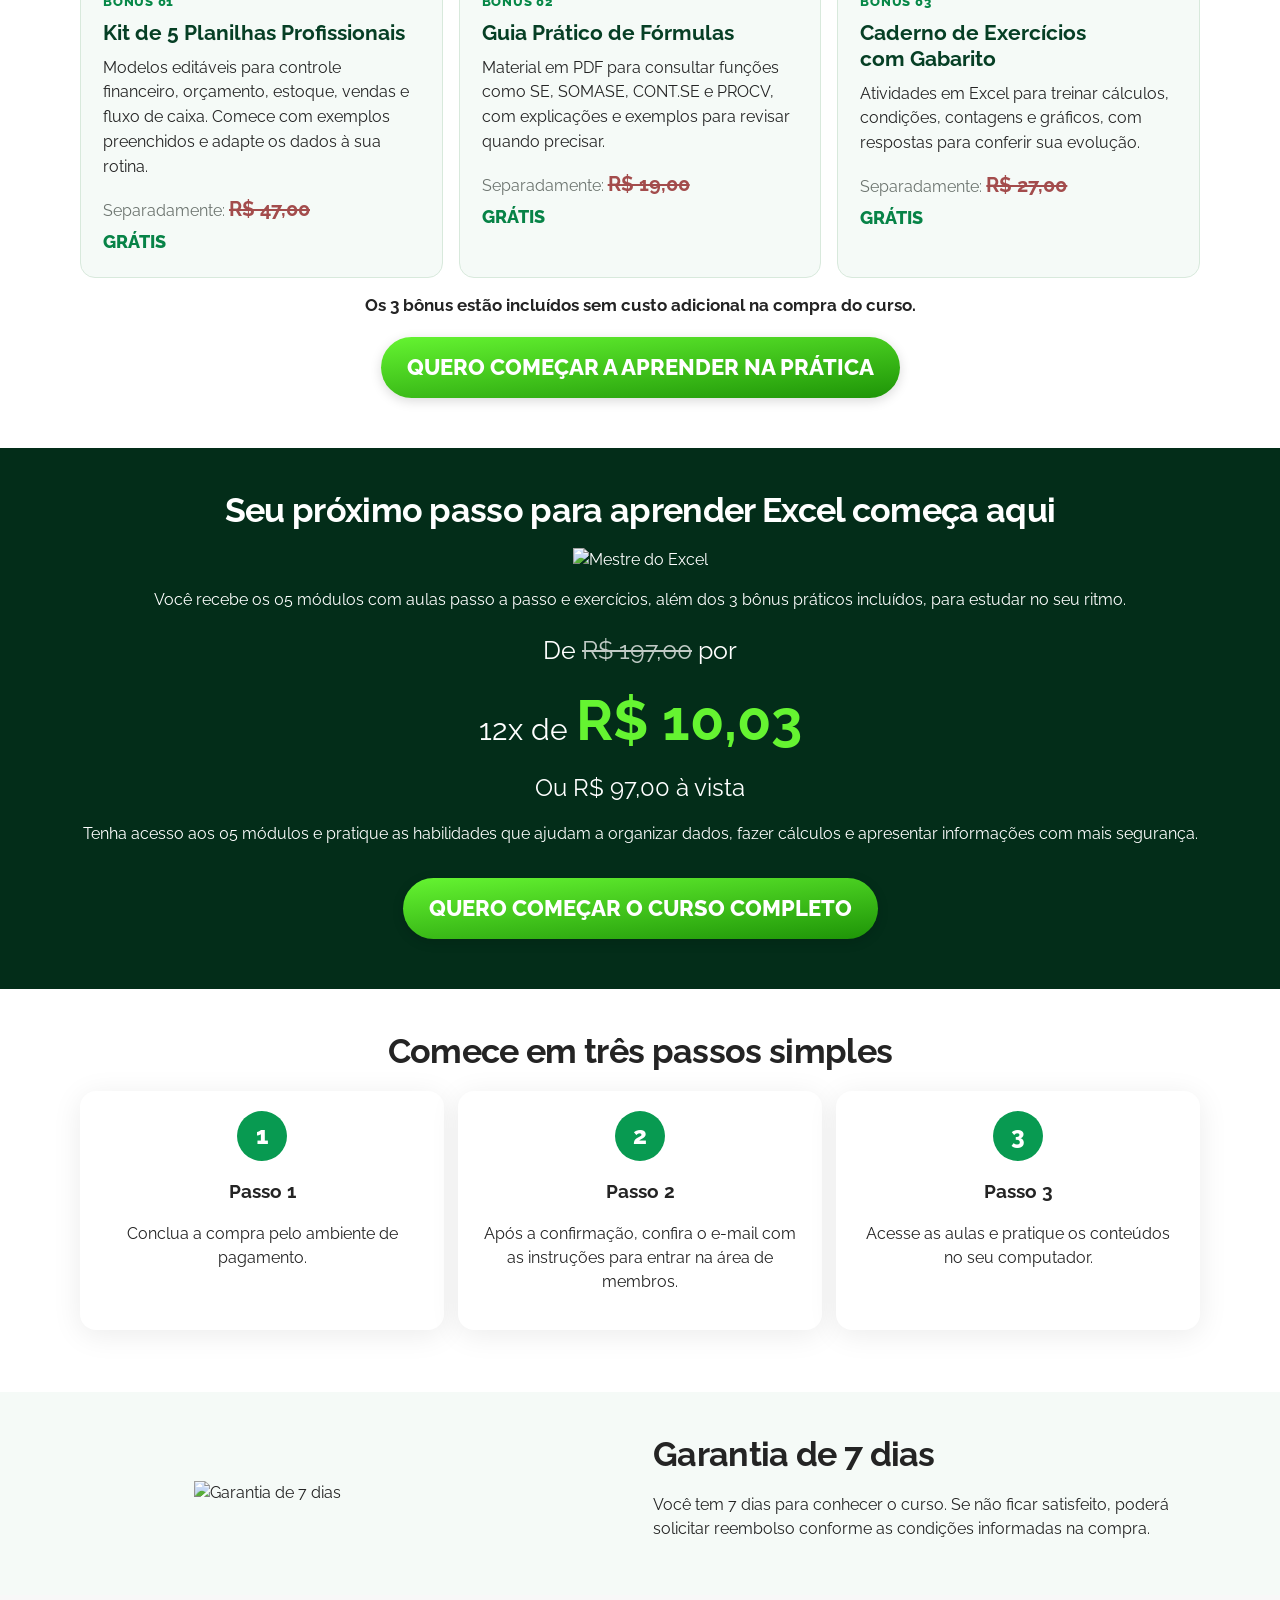
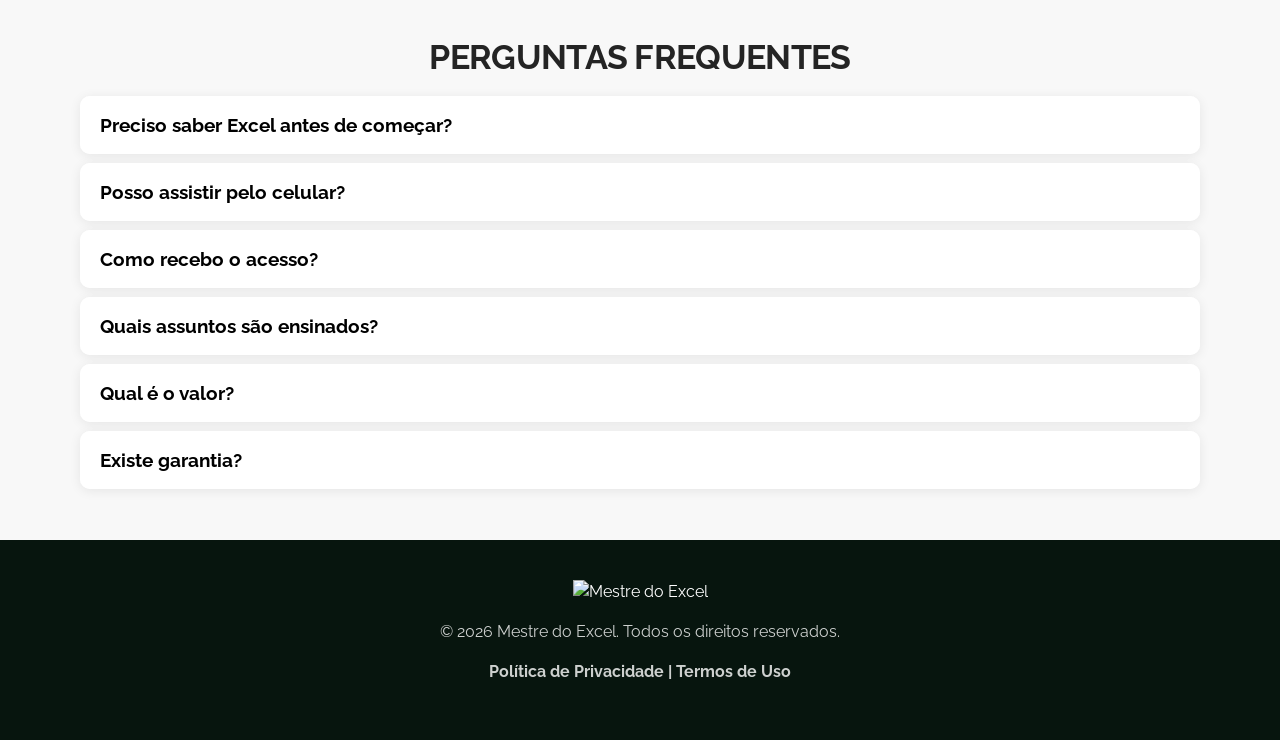
==== commit 2591fb31: "Add files via upload" ====
--- a/index.html
+++ b/index.html
@@ -1,542 +1,92 @@
 <!DOCTYPE html>
 
-<html lang="pt-BR"><head><meta charset="utf-8"/><meta content="width=device-width, initial-scale=1, maximum-scale=1, user-scalable=no, viewport-fit=cover" name="viewport"/><title>Mestre do Excel</title><meta content="Curso de Excel online Mestre do Excel: veja aulas reais e confira 31 videoaulas em 5 módulos, do básico a fórmulas, PROCV e gráficos. Acesso vitalício e certificado." name="description"/><link href="https://fonts.googleapis.com" rel="preconnect"/><link crossorigin="" href="https://fonts.gstatic.com" rel="preconnect"/><link href="https://fonts.googleapis.com/css2?family=Raleway:wght@400;500;600;700;800&amp;display=swap" rel="stylesheet"/><style>
+<html lang="pt-BR"><head><meta charset="utf-8"/><meta content="width=device-width,initial-scale=1" name="viewport"/><title>Curso de Excel Online | Mestre do Excel</title><meta content="Curso de Excel online com aulas passo a passo, exercícios e acesso à área de membros. Conheça os módulos e comece do básico." name="description"/><link href="https://fonts.googleapis.com" rel="preconnect"/><link crossorigin="" href="https://fonts.gstatic.com" rel="preconnect"/><link href="https://fonts.googleapis.com/css2?family=Raleway:wght@400;500;600;700;800&amp;display=swap" rel="stylesheet"/><style>
 footer .footer-links a { color: #ffffff !important; font-weight: 700 !important; text-decoration: none !important; }
 footer .footer-links a:visited, footer .footer-links a:hover, footer .footer-links a:focus, footer .footer-links a:active { color: #ffffff !important; text-decoration: none !important; }
 footer .footer-links span { color: #ffffff; font-weight: 700; }
-
-/* CTA: equilíbrio visual e texto sempre em uma linha */
-a.cta{display:inline-flex!important;align-items:center;justify-content:center;white-space:nowrap!important;width:max-content!important;max-width:100%!important;min-width:0!important;padding:17px 32px!important;font-size:21px!important;line-height:1.15!important;letter-spacing:-.015em;text-align:center}
-.hero a.cta-primary,.offer a.offer-cta{padding:19px 36px!important;font-size:23px!important}
-a.sticky-buy{white-space:nowrap!important}
-@media(max-width:800px){a.cta{font-size:18px!important;padding:16px 24px!important;max-width:100%!important}.hero a.cta-primary,.offer a.offer-cta{font-size:19px!important;padding:17px 25px!important}a.sticky-buy{font-size:17px!important}}
-@media(max-width:360px){a.cta{font-size:16px!important;padding:15px 17px!important}.hero a.cta-primary,.offer a.offer-cta{font-size:17px!important;padding:16px 18px!important}a.sticky-buy{font-size:15px!important}}
 </style><link href="/assets/favicon.png?v=2" rel="icon" sizes="32x32" type="image/png"/><link href="/assets/favicon.png?v=2" rel="shortcut icon" type="image/png"/><link href="/assets/favicon.png?v=2" rel="apple-touch-icon"/><style>
 *{box-sizing:border-box}html{scroll-behavior:smooth}body{margin:0;font-family:Raleway,Arial,sans-serif;color:#242424;line-height:1.5;background:#fff}.wrap{width:min(1120px,92%);margin:auto}.center{text-align:center}.left{text-align:left}.hero{position:relative;background:#023d20 url('https://plrprofissional.com/wp-content/uploads/2025/10/BG-Excel-Topo.jpg') top center/cover no-repeat;color:#fff;padding:30px 0 70px}.overlay{position:absolute;inset:0;background:linear-gradient(180deg,rgba(0,78,39,.72),rgba(0,15,6,.9))}.hero-in{position:relative;text-align:center}.logo{width:min(260px,55%)}.eyebrow{font-size:24px;margin:10px 0}.hero h1{font-size:48px;line-height:1.12;max-width:950px;margin:10px auto 30px}.hero-grid,.two{display:grid;grid-template-columns:1fr 1fr;gap:42px;align-items:center}.video{aspect-ratio:16/9;border:2px solid #6cee53;border-radius:12px;overflow:hidden}.video iframe{width:100%;height:100%;border:0}.checklist{list-style:none;padding:0;text-align:left;font-size:20px}.checklist li{margin:16px 0;padding-left:32px;position:relative}.checklist li:before{content:'✓';position:absolute;left:0;color:#55ef46;font-weight:800}.darktext li:before{color:#099a51}.lead,.big{font-size:23px}.cta{display:inline-block;margin:18px auto 8px;padding:20px 38px;border-radius:60px;background:linear-gradient(175deg,#65f431,#1e9407);color:#fff;text-decoration:none;font-weight:800;font-size:28px;box-shadow:0 0 10px rgba(255,255,255,.45);text-align:center}.seal{display:block;width:min(330px,70%);margin:0 auto}.section,.soft,.dark,.offer,.guarantee,.faq{padding:70px 0}.section h2,.soft h2,.offer h2,.faq h2,.guarantee h2{font-size:40px;line-height:1.15}.kicker{font-size:22px;font-weight:600}.product{max-width:100%;max-height:500px}.person{max-width:100%;max-height:480px;margin:auto;display:block}.green{color:#05994f;max-width:950px;margin:50px auto 15px}.dark{background:linear-gradient(135deg,#023d20,#19a861);color:#fff}.soft{background:#f3f7f4}.device-row{display:flex;justify-content:center;gap:30px;align-items:center}.device-row img{max-width:38%;max-height:260px}.features,.steps{display:grid;grid-template-columns:repeat(3,1fr);gap:20px;margin:35px 0}.features article{border:1px solid rgba(255,255,255,.2);padding:28px;border-radius:18px;background:rgba(255,255,255,.06)}.features article>b{font-size:42px;color:#65f431}.steps article,.module{padding:25px;border-radius:16px;background:#fff;box-shadow:0 5px 30px rgba(0,0,0,.08)}.steps span{display:inline-grid;place-items:center;width:50px;height:50px;border-radius:50%;background:#089a51;color:#fff;font-weight:800;font-size:24px}.modules #modules{display:grid;gap:24px;margin-top:35px}.module{display:grid;grid-template-columns:260px 1fr;text-align:left;align-items:center;gap:28px}.module img{width:100%;border-radius:12px}.module h3{font-size:28px;margin:0 0 10px;color:#078848}.costs{max-width:820px;margin:25px auto;text-align:left;font-size:20px}.costs li{margin:14px}.offer{background:#032d19;color:#fff}.offer .price{font-size:30px;margin-top:15px}.offer .price strong{font-size:58px;color:#65f431}.cash{font-size:30px}.notice{max-width:720px;margin:10px auto;font-size:14px;color:#d9e6df}.guarantee{background:#f5faf7}.guarantee img{max-width:320px;width:100%;margin:auto}.faq{background:#f8f8f8}.faq-item{background:#fff;margin:12px 0;border-radius:10px;box-shadow:0 2px 12px rgba(0,0,0,.08);overflow:hidden}.faq-q{width:100%;padding:18px 20px;border:0;background:#fff;text-align:left;font:700 19px Raleway;cursor:pointer}.faq-a{display:none;padding:0 20px 20px;font-size:18px}.faq-item.open .faq-a{display:block}footer{background:#07150e;color:#fff;padding:40px 0}footer p{opacity:.8}code{background:rgba(255,255,255,.12);padding:2px 5px;border-radius:4px}@media(max-width:800px){.hero{padding-top:22px}.hero h1{font-size:31px}.eyebrow{font-size:18px}.hero-grid,.two{grid-template-columns:1fr;gap:22px}.checklist{font-size:18px}.cta{font-size:22px;padding:16px 25px}.section,.soft,.dark,.offer,.guarantee,.faq{padding:45px 0}.section h2,.soft h2,.offer h2,.faq h2,.guarantee h2,.dark h2{font-size:29px}.lead,.big{font-size:20px}.features,.steps{grid-template-columns:1fr}.module{grid-template-columns:1fr;text-align:center}.module img{max-width:300px;margin:auto}.device-row img{max-width:46%}.offer .price strong{font-size:46px}}
 
 
-.hero-proof{display:flex;justify-content:center;gap:10px;flex-wrap:wrap;margin:16px auto 20px}.hero-proof span{background:rgba(255,255,255,.10);border:1px solid rgba(255,255,255,.22);padding:8px 13px;border-radius:999px;font-size:14px;font-weight:700}.hero-price{font-size:18px;margin:8px 0 2px}.hero-price strong{font-size:30px;color:#65f431}.cta-note{font-size:13px;opacity:.9;margin:4px 0 18px}.secondary-link{display:inline-block;color:#fff;font-weight:700;margin:6px 0 16px}.proofbar{background:#fff;border-bottom:1px solid #e5ece8;padding:16px 0}.proofbar .wrap{display:flex;justify-content:center;gap:28px;flex-wrap:wrap;font-weight:700;color:#164a30}.video-section{padding:55px 0;background:#f6faf7}.video-section .video{max-width:820px;margin:24px auto}.certificate-card{max-width:980px;margin:30px auto;display:grid;grid-template-columns:1.15fr .85fr;gap:34px;align-items:center;background:#fff;border-radius:20px;padding:28px;box-shadow:0 8px 32px rgba(0,0,0,.08)}.certificate-card img{display:block;width:100%;height:auto;max-width:100%;border-radius:10px;border:1px solid #d8e3dc}.mini-note{font-size:14px;color:#58645e}.offer-points{list-style:none;padding:0;display:flex;justify-content:center;gap:18px;flex-wrap:wrap;margin:20px 0}.offer-points li{background:rgba(255,255,255,.08);border:1px solid rgba(255,255,255,.18);padding:10px 14px;border-radius:10px}.sticky-buy{display:none}@media(max-width:800px){.certificate-card{grid-template-columns:1fr;padding:18px}.proofbar .wrap{gap:10px;font-size:14px}.sticky-buy{display:block;position:fixed;left:12px;right:12px;bottom:10px;z-index:999;background:linear-gradient(175deg,#65f431,#1e9407);color:#fff;text-decoration:none;text-align:center;font-weight:800;padding:14px 18px;border-radius:999px;box-shadow:0 8px 28px rgba(0,0,0,.3)}}
+.price-comparison .costs{max-width:820px;padding-left:28px}.price-comparison .costs li{margin:14px 0}.anchor{font-size:25px;margin:20px 0 0}.anchor del{opacity:.75;text-decoration-thickness:2px}.offer .price{margin-top:3px}.price-comparison .big{max-width:850px;margin:15px auto}
 </style>
-<style>
-/* Refinamento final de ritmo visual e CTAs */
-.hero{padding-bottom:34px}
-.hero .cta-note{margin:3px 0 0}
-.video-section{padding:38px 0 34px}
-.video-section .big{margin-bottom:16px}
-.video-section .video{margin:16px auto 0}
-.section,.soft,.dark,.offer,.guarantee,.faq{padding:48px 0}
-.section> .wrap>:first-child,.soft> .wrap>:first-child,.dark> .wrap>:first-child,.offer> .wrap>:first-child,.guarantee> .wrap>:first-child,.faq> .wrap>:first-child{margin-top:0}
-.section> .wrap>:last-child,.soft> .wrap>:last-child,.dark> .wrap>:last-child,.offer> .wrap>:last-child,.guarantee> .wrap>:last-child,.faq> .wrap>:last-child{margin-bottom:0}
-.green{margin-top:30px}
-.features,.steps{margin:26px 0}
-.modules #modules{margin-top:26px}
-.certificate-card{margin:0 auto}
-.cta{min-width:270px}
-.hero .cta-primary{min-width:320px}
-@media(max-width:800px){
-  .hero{padding:18px 0 24px}
-  .hero h1{margin-bottom:18px}
-  .hero-proof{margin:12px auto 14px}
-  .hero-price{margin:5px 0 0}
-  .hero .cta-primary{font-size:21px;padding:18px 28px;min-width:min(330px,94%);margin:14px auto 5px}
-  .hero .cta-note{margin:2px 0 0}
-  .proofbar{padding:9px 0}
-  .video-section{padding:28px 0}
-  .video-section .kicker{margin-bottom:6px}
-  .video-section h2{margin-top:4px;margin-bottom:10px}
-  .video-section .big{margin:0 auto 12px}
-  .video-section .video{margin:12px auto 0}
-  .section,.soft,.dark,.offer,.guarantee,.faq{padding:30px 0}
-  .two{gap:16px}
-  .green{margin:22px auto 10px}
-  .features,.steps{margin:20px 0}
-  .features article{padding:20px}
-  .modules #modules{gap:18px;margin-top:20px}
-  .module{padding:16px}
-  .costs{margin:18px auto}
-  .costs li{margin:10px}
-  .certificate-card{margin:0 auto;padding:8px;gap:10px}
-  .certificate-card>div{padding:10px 7px 2px}
-  .certificate-card h2{margin:6px 0 10px}
-  .certificate-card p{margin:6px 0}
-  .cta{font-size:19px;padding:16px 25px;min-width:min(280px,92%);margin:12px auto 4px}
-  .offer-points{margin:15px 0;gap:9px}
-  footer{padding:28px 0}
-}
-</style>
-<!-- Google tag (base only - no purchase conversion event on this page) -->
-<script async="" src="https://www.googletagmanager.com/gtag/js?id=AW-18082117538"></script>
-<script>
-  window.dataLayer = window.dataLayer || [];
-  function gtag(){dataLayer.push(arguments);}
-  gtag('js', new Date());
-  gtag('config', 'AW-18082117538');
-</script>
-<style>
-/* Strategic anchor: first CTA lands cleanly at training content */
-#modulos{scroll-margin-top:24px}
-
-/* Mobile conversion refinements */
-.hero-price{display:flex;justify-content:center;align-items:baseline;gap:7px;flex-wrap:wrap}
-.hero-price strong{white-space:nowrap}
-.certificate-card{grid-template-columns:1fr;max-width:920px;padding:22px;gap:22px;text-align:center}
-.certificate-card img{width:100%;max-width:820px;margin:0 auto;border:0;border-radius:12px}
-.certificate-card>div{max-width:700px;margin:0 auto}
-.sticky-buy{opacity:0;visibility:hidden;transform:translateY(120%);transition:opacity .25s ease,transform .25s ease,visibility .25s;pointer-events:none}
-.sticky-buy.is-visible{opacity:1;visibility:visible;transform:translateY(0);pointer-events:auto}
-@media(max-width:800px){
-  .hero-price{font-size:18px;line-height:1.35;margin:12px auto 6px;max-width:340px;column-gap:6px;row-gap:0}
-  .hero-price strong{font-size:31px;line-height:1.1}
-  .cta{font-size:19px;padding:15px 22px;line-height:1.2;max-width:94%;}
-  .certificate-card{display:block;margin:10px auto;padding:10px;background:#fff;border-radius:14px;box-shadow:0 5px 20px rgba(0,0,0,.08)}
-  .certificate-card img{display:block;width:100%;height:auto;margin:0;border:0;border-radius:9px}
-  .certificate-card>div{padding:18px 10px 8px}
-  .certificate-card .kicker{margin-top:0}
-  .certificate-card h2{margin-top:8px}
-  .sticky-buy{display:block;left:14px;right:14px;bottom:10px;padding:13px 18px;font-size:17px;line-height:1.15}
-}
-
-/* Fine spacing and CTA refinements */
-.section,.soft,.dark,.offer,.guarantee,.faq{padding:56px 0}
-.video-section{padding:44px 0}
-.video-section .video{margin:18px auto 14px}
-.video-section .cta{margin-top:10px}
-.section h2,.soft h2,.dark h2,.offer h2,.faq h2,.guarantee h2{margin-top:0;margin-bottom:18px}
-.kicker{margin-top:0;margin-bottom:8px}
-.cta-primary{min-width:300px;padding:19px 34px;font-size:24px}
-.certificate-card{margin:12px auto}
-@media(max-width:800px){
-  .section,.soft,.dark,.offer,.guarantee,.faq{padding:34px 0}
-  .video-section{padding:32px 0 34px}
-  .video-section .big{margin-bottom:14px}
-  .video-section .video{margin:14px auto 10px}
-  .video-section .cta{margin:10px auto 0}
-  .cta{font-size:18px;padding:15px 24px;min-width:220px;width:auto;max-width:92%;margin:14px auto 6px}
-  .cta-primary{font-size:20px;padding:17px 28px;min-width:min(310px,92%)}
-  .hero .cta-primary{font-size:21px;padding:18px 30px}
-  .hero{padding-bottom:42px}
-  .hero h1{margin-bottom:18px}
-  .hero-proof{margin:14px auto 16px}
-  .proofbar{padding:12px 0}
-  .green{margin:30px auto 12px}
-  .features,.steps{margin:24px 0}
-  .module{padding:18px}
-  .modules #modules{gap:16px;margin-top:24px}
-  .costs{margin:18px auto}
-  .certificate-card{margin:0 auto;padding:10px}
-  .certificate-card>div{padding:14px 8px 4px}
-  .certificate-card .cta{margin-bottom:4px}
-  .offer-points{margin:16px 0;gap:9px}
-}
-</style>
-<style>
-/* Hero benefits: cleaner editorial layout, no pill/button appearance */
-.hero-benefits{max-width:720px;margin:18px auto 20px;display:grid;grid-template-columns:repeat(2,minmax(0,1fr));gap:8px 28px;text-align:left}
-.hero-benefits span{display:block;padding:8px 0;border-bottom:1px solid rgba(255,255,255,.16);font-size:16px;font-weight:700;line-height:1.3}
-@media(max-width:800px){
-  .hero-benefits{max-width:560px;margin:12px auto 14px;grid-template-columns:repeat(2,minmax(0,1fr));gap:0 18px;padding:0 4px}
-  .hero-benefits span{padding:9px 2px;font-size:15px;border-bottom:1px solid rgba(255,255,255,.15)}
-  .hero-price{margin-top:10px}
-}
-@media(max-width:430px){
-  .hero-benefits{gap:0 12px}
-  .hero-benefits span{font-size:14px}
-}
-</style>
-<style>
-/* Benefícios principais do topo: foco em resultado, sem aparência de botões */
-.hero-benefits.desire-benefits{max-width:790px;margin:20px auto 18px;display:grid;grid-template-columns:1fr 1fr;gap:13px 30px;text-align:left}
-.hero-benefits.desire-benefits div{display:block;padding:0;background:none;border:0;border-radius:0;font-size:16px;line-height:1.38}
-.hero-benefits.desire-benefits b{display:block;color:#fff;font-size:17px;font-weight:800;margin-bottom:2px}
-.hero-benefits.desire-benefits b::first-letter{color:#65f431}
-.hero-benefits.desire-benefits span{display:block;color:rgba(255,255,255,.88);font-weight:400}
-@media(max-width:800px){
- .hero-benefits.desire-benefits{grid-template-columns:1fr;gap:12px;margin:18px auto 16px;max-width:94%}
- .hero-benefits.desire-benefits div{font-size:15px;line-height:1.34}
- .hero-benefits.desire-benefits b{font-size:16px;margin-bottom:1px}
-}
-</style>
-<style>
-/* Refinamento da oferta: menos redundância e CTA de compra mais forte */
-.offer .product{margin-bottom:12px}
-.offer .price{margin-top:16px}
-.offer .offer-cta{display:inline-block;min-width:360px;padding:21px 42px;font-size:26px;margin:20px auto 8px}
-.offer-payment-note{max-width:680px;margin:8px auto 0;font-size:15px;line-height:1.45;color:#d9e6df}
-#oferta{scroll-margin-top:12px}
-@media(max-width:800px){
-  .offer{padding:30px 0 28px}
-  .offer .product{margin:0 auto 10px}
-  .offer> .wrap>p:not(.cash):not(.offer-payment-note){margin:8px auto}
-  .offer .price{margin:10px 0 4px;line-height:1.15}
-  .offer .cash{margin:8px 0 12px}
-  .offer .offer-cta{width:min(92%,420px);max-width:none;min-width:0;padding:19px 24px;font-size:21px;margin:14px auto 6px}
-  .offer-payment-note{max-width:92%;margin:7px auto 0;font-size:14px;line-height:1.4}
-}
-</style>
-<style>
-/* Ajuste pontual: título do certificado no mobile */
-@media(max-width:800px){
-  .certificate-card h2{font-size:25px;line-height:1.18;margin:7px 0 10px}
-}
-@media(max-width:430px){
-  .certificate-card h2{font-size:24px;line-height:1.18}
-}
-</style>
-<style>
-/* Copy/conversion refinement — mantém a estrutura e a responsividade */
-.hero h1{max-width:900px}
-.hero .lead{max-width:850px;margin-left:auto;margin-right:auto}
-.hero-benefits.desire-benefits{max-width:860px;margin:22px auto 20px}
-.hero-benefits.desire-benefits div{padding:2px 0}
-.proofbar{padding:12px 0}
-.proofbar .wrap{gap:18px}
-.decision-section{padding:52px 0;background:#fff}
-.decision-section .two{gap:50px}
-.decision-section h2{font-size:38px;line-height:1.15;margin-top:0}
-.decision-list{list-style:none;padding:0;margin:20px 0;text-align:left}
-.decision-list li{position:relative;padding-left:30px;margin:14px 0;font-size:20px}
-.decision-list li:before{content:'✓';position:absolute;left:0;color:#07984f;font-weight:800}
-.promise{background:#f3f7f4;padding:52px 0}
-.promise-grid{display:grid;grid-template-columns:repeat(3,1fr);gap:18px;margin-top:26px}
-.promise-card{background:#fff;border-radius:16px;padding:22px;box-shadow:0 5px 24px rgba(0,0,0,.07)}
-.promise-card h3{margin:0 0 8px;font-size:21px;color:#087f47}
-.promise-card p{margin:0;font-size:17px}
-.offer .offer-intro{max-width:760px;margin:0 auto 12px;font-size:21px}
-.offer .offer-cta{min-width:380px}
-.certificate-card .cta{margin-top:16px}
-.final-close{padding:48px 0}
-.final-close h2{max-width:760px;margin-left:auto;margin-right:auto}
-.final-close .big{max-width:760px;margin-left:auto;margin-right:auto}
-@media(max-width:800px){
- .decision-section,.promise,.final-close{padding:34px 0}
- .decision-section h2{font-size:29px}
- .decision-list li{font-size:18px;margin:11px 0}
- .promise-grid{grid-template-columns:1fr;gap:12px}
- .promise-card{padding:18px}
- .offer .offer-intro{font-size:19px}
- .offer .offer-cta{width:min(94%,440px);min-width:0;font-size:22px;padding:19px 24px}
-}
-</style>
-<style>
-/* Refinamento de copy e demonstração de aulas reais, sem reconstruir o layout. */
-.real-lessons{background:#f4f8f5;padding:52px 0 48px}
-.real-lessons h2{font-size:36px;line-height:1.2;max-width:840px;margin:8px auto 14px}
-.real-lessons-intro{max-width:750px;margin:0 auto 22px;font-size:18px}
-.real-lessons-grid{display:grid;grid-template-columns:repeat(2,minmax(0,1fr));gap:20px;align-items:start}
-.real-lessons figure{margin:0;background:#fff;border:1px solid #dce9df;border-radius:16px;overflow:hidden;box-shadow:0 6px 24px rgba(0,0,0,.07)}
-.real-lessons figure[hidden],.real-lessons[hidden]{display:none!important}
-.real-lessons figure img{display:block;width:100%;height:auto;object-fit:contain}
-.real-lessons figcaption{font-size:14px;color:#4b6253;padding:12px 16px}
-.real-lessons-note{font-size:13px;color:#4d6557;margin:16px auto 0}
-@media(max-width:800px){.real-lessons{padding:38px 0}.real-lessons h2{font-size:28px}.real-lessons-grid{grid-template-columns:1fr}.real-lessons-intro{font-size:17px}}
-</style><style>
-/* Prévia sempre visível, mesmo antes de enviar os arquivos PNG. */
-.real-lessons figure{position:relative}
-.real-lessons figure img{aspect-ratio:16/9;object-fit:contain;background:#e9f0ec}
-.lesson-placeholder{display:none;aspect-ratio:16/9;align-items:center;justify-content:center;flex-direction:column;gap:6px;background:linear-gradient(135deg,#eaf4ee,#d9e8de);color:#164d30;text-align:center;padding:16px;font-weight:700}
-.lesson-placeholder-icon{font-size:40px;line-height:1}
-.lesson-placeholder small{font-size:12px;font-weight:500;overflow-wrap:anywhere}
-.real-lessons figure.image-unavailable img{display:none}
-.real-lessons figure.image-unavailable .lesson-placeholder{display:flex}
-.offer-value-line{max-width:740px;margin:14px auto 18px;font-size:18px;line-height:1.6;color:#e4f4e8}
-.offer .offer-intro{font-weight:700;color:#b8ffad}
-@media(max-width:800px){.offer-value-line{font-size:16px;margin:10px auto 14px}}
-</style><style>/* Preços parcelados em linhas próprias, no desktop e no celular. */
-.hero-price strong{display:block;line-height:1.2;margin:5px auto 2px}
-.hero-installments{display:block;font-size:18px;line-height:1.45;margin-top:5px}
-.offer .price{display:flex;flex-direction:column;align-items:center;justify-content:center;gap:2px;line-height:1.2}
-.offer-installment-label{display:block;font-size:24px;font-weight:600}
-.offer .price strong{display:block;line-height:1.12}
-@media(max-width:800px){.hero-installments{font-size:16px}.offer-installment-label{font-size:21px}}
-</style><style>
-/* Apresentação vertical e centralizada do investimento: desktop e celular */
-.hero .hero-price{display:flex!important;flex-direction:column!important;align-items:center!important;justify-content:center!important;flex-wrap:nowrap!important;gap:3px!important;width:100%!important;max-width:100%!important;margin:18px auto 8px!important;text-align:center!important;line-height:1.35!important}
-.hero .hero-price-label{display:block!important;width:100%;font-size:17px;font-weight:500;color:#fff}
-.hero .hero-price-main{display:block!important;width:100%;font-size:clamp(31px,4vw,42px)!important;line-height:1.15!important;margin:4px 0!important;color:#65f431;white-space:normal!important}
-.hero .hero-installments{display:block!important;width:100%;font-size:17px!important;font-weight:500;line-height:1.4!important;margin:0!important;color:#fff}
-@media(max-width:800px){.hero .hero-price{gap:3px!important;margin:14px auto 8px!important}.hero .hero-price-label{font-size:15px}.hero .hero-price-main{font-size:34px!important}.hero .hero-installments{font-size:15px!important}}
-</style><style>
-/* Oferta: preço em coluna e benefícios objetivos abaixo do botão. */
-.offer .offer-price-block{display:flex;flex-direction:column;align-items:center;justify-content:center;gap:5px;margin:24px auto 14px;max-width:560px;text-align:center}
-.offer .offer-price-label{font-size:17px;font-weight:600;color:#e4f4e8}
-.offer .offer-price-main{font-size:clamp(44px,6vw,66px);font-weight:800;line-height:1.1;color:#65f431;letter-spacing:-1px}
-.offer .offer-price-main span{font-size:clamp(17px,2.2vw,23px);font-weight:600;letter-spacing:0;color:#fff;vertical-align:baseline}
-.offer .offer-price-installments{display:block;font-size:18px;font-weight:500;color:#fff;margin-top:4px}
-.offer .offer-cta{margin-top:14px}
-.offer .offer-includes{max-width:640px;margin:30px auto 0;text-align:left;padding:27px 32px;border:1px solid rgba(255,255,255,.18);border-radius:16px;background:rgba(255,255,255,.045)}
-.offer .offer-includes h3{font-size:22px;line-height:1.3;margin:0 0 17px;text-align:center;color:#fff}
-.offer .offer-includes ul{padding:0;margin:0;list-style:none}
-.offer .offer-includes li{position:relative;padding:10px 0 10px 35px;font-size:17px;line-height:1.45;border-bottom:1px solid rgba(255,255,255,.10)}
-.offer .offer-includes li:last-child{border-bottom:0}
-.offer .offer-includes li::before{content:'✓';position:absolute;left:0;top:9px;display:grid;place-items:center;width:23px;height:23px;border-radius:50%;background:rgba(101,244,49,.16);color:#65f431;font-weight:800;font-size:15px}
-.offer .offer-access-note{font-size:13px;line-height:1.5;color:#d0dfd4;text-align:center;margin:19px 0 0}
-@media(max-width:800px){.offer .offer-price-block{margin:18px auto 12px}.offer .offer-price-label{font-size:15px}.offer .offer-price-main{font-size:46px}.offer .offer-price-main span{font-size:18px}.offer .offer-price-installments{font-size:16px}.offer .offer-includes{margin:24px auto 0;padding:22px 18px}.offer .offer-includes h3{font-size:20px}.offer .offer-includes li{font-size:16px;padding-left:33px}}
-</style><style>
-
-.hero .lead{max-width:780px;margin-left:auto;margin-right:auto}
-.real-lessons img{height:auto;max-width:100%}
-@media(max-width:700px){.hero h1{overflow-wrap:break-word}}
-</style><style>
-.value-context{padding:76px 0;background:#f3f8f5;color:#193d2a}.value-context h2{max-width:840px;margin:0 auto 18px}.value-context .big{max-width:850px;margin:0 auto 28px}.value-grid{display:grid;grid-template-columns:repeat(3,minmax(0,1fr));gap:16px;max-width:970px;margin:0 auto 26px}.value-grid article{background:#fff;border:1px solid #d9e9df;border-radius:14px;padding:24px 18px;display:flex;flex-direction:column;gap:10px;text-align:center}.value-grid strong{font-size:23px;color:#126c40}.value-grid span{line-height:1.55}.value-bottom{font-size:19px;line-height:1.6;margin:12px auto 24px;max-width:740px}.value-bottom strong{color:#116c3e}@media(max-width:700px){.value-context{padding:52px 0}.value-grid{grid-template-columns:1fr;gap:10px}.value-grid article{padding:18px}.value-bottom{font-size:17px}}
-</style><style>
-/* CTAs compactos e legíveis */
-a.cta{min-width:0!important;max-width:min(100%,360px)!important;padding:15px 26px!important;font-size:20px!important;line-height:1.2!important;white-space:normal;}
-.offer .offer-cta,.hero .cta-primary{min-width:0!important;max-width:min(100%,360px)!important;}
-@media(max-width:800px){a.cta{max-width:94%!important;padding:14px 22px!important;font-size:18px!important;}a.sticky-buy{font-size:16px;padding:12px 18px;}}
-</style><style>
-/* Ajuste de ritmo após remoção de elementos redundantes */
-.hero{padding-bottom:24px!important}
-.hero-benefits.desire-benefits{margin-bottom:4px!important}
-.value-context{padding-top:30px!important;padding-bottom:32px!important}
-.value-context h2{margin-top:0!important;margin-bottom:12px!important}
-.value-context .big{margin-top:0!important;margin-bottom:18px!important}
-.value-context .value-grid{margin-top:16px!important;margin-bottom:18px!important}
-.value-context .cta{margin-top:6px!important}
-@media(max-width:800px){.hero{padding-bottom:20px!important}.value-context{padding-top:26px!important;padding-bottom:28px!important}}
-
-/* Ajustes finais: título dos módulos e usos profissionais concretos */
-#modulos h2{max-width:780px;margin:0 auto 14px;text-wrap:balance}
-#modulos h2 .module-title-nowrap{display:block;white-space:nowrap}
-#modulos .big{margin:0 auto 20px}
-.work-reasons{background:#f2f8f4;padding:48px 0 44px;color:#173b2a}
-.work-reasons-intro{max-width:850px;margin:0 auto 24px;text-align:center}
-.work-reasons-label{font-size:13px;font-weight:800;letter-spacing:.11em;color:#087e46;margin:0 0 9px}
-.work-reasons h2{font-size:clamp(27px,3.5vw,39px);line-height:1.16;margin:0 auto 14px;max-width:850px}
-.work-reasons-lead{font-size:18px;line-height:1.55;max-width:800px;margin:0 auto}
-.work-reasons-grid{display:grid;grid-template-columns:repeat(3,minmax(0,1fr));gap:16px}
-.work-reasons-card{background:#fff;border:1px solid #d9e9df;border-radius:15px;padding:22px 20px;text-align:left}
-.work-reasons-card h3{color:#087d46;font-size:21px;margin:0 0 9px}
-.work-reasons-card p{font-size:16px;line-height:1.5;margin:0}
-.work-reasons-note{max-width:820px;margin:17px auto 0;text-align:center;color:#466556;font-size:13px}
-@media(max-width:700px){.work-reasons{padding:32px 0}.work-reasons-grid{grid-template-columns:1fr;gap:10px}.work-reasons-card{padding:17px 18px}.work-reasons h2{font-size:28px}.work-reasons-lead{font-size:16px}#modulos h2{font-size:30px;line-height:1.16}#modulos h2 .module-title-nowrap{font-size:inherit}}
-</style><style>
-/* Refinamento visual: ritmo, profundidade e navegação */
-:root{scroll-behavior:smooth}
-body{overflow-x:hidden}
-section,header.hero{position:relative}
-.wrap{position:relative;z-index:1}
-.hero{isolation:isolate}
-.hero:after{content:"";position:absolute;inset:auto -15% -110px; height:170px;pointer-events:none;background:radial-gradient(ellipse at 50% 0%,rgba(38,187,106,.11),transparent 68%);z-index:0}
-.real-lessons,.work-reasons,.decision-section,.modules,.soft,.offer,.guarantee,.final-close,.faq{scroll-margin-top:24px}
-.real-lessons-grid figure,.work-reasons-card,.certificate-card,.offer-price-block,.faq-item{transition:transform .25s ease,box-shadow .25s ease,border-color .25s ease}
-.real-lessons-grid figure:hover,.work-reasons-card:hover,.certificate-card:hover{transform:translateY(-3px);box-shadow:0 16px 42px rgba(4,35,25,.11)}
-.work-reasons{background:linear-gradient(150deg,#f5faf8 0%,#fff 70%)}
-.modules{background:linear-gradient(180deg,#fff 0%,#f5faf7 100%)}
-.offer{isolation:isolate}
-.offer:before{content:"";position:absolute;inset:0;pointer-events:none;background:radial-gradient(circle at 50% 14%,rgba(104,240,111,.12),transparent 48%);z-index:0}
-a.cta:focus-visible,.faq-q:focus-visible,.assist-dialog button:focus-visible,.assist-dialog a:focus-visible{outline:3px solid #77caff;outline-offset:4px}
-a.cta{transition:transform .18s ease,box-shadow .18s ease,filter .18s ease!important}
-a.cta:hover{transform:translateY(-2px);filter:brightness(1.035)}
-/* Indicador discreto da progressão da leitura */
-.read-progress{position:fixed;left:0;top:0;height:3px;width:0;background:linear-gradient(90deg,#1da85c,#62e73a);z-index:1100;pointer-events:none;transition:width .15s linear}
-/* Ajuda contextual: exibida apenas após leitura e inatividade prolongada */
-.assist-dialog{position:fixed;inset:0;z-index:1200;display:none;align-items:center;justify-content:center;padding:22px;background:rgba(6,29,21,.52);backdrop-filter:blur(4px)}
-.assist-dialog.is-open{display:flex}
-.assist-card{position:relative;width:min(100%,460px);background:#fff;border:1px solid #dbece3;border-radius:20px;padding:32px;box-shadow:0 25px 90px rgba(0,0,0,.25);color:#183329;text-align:left;animation:assist-in .24s ease-out}
-.assist-card .assist-eyebrow{margin:0 0 9px;font-size:12px;letter-spacing:.08em;font-weight:800;color:#18854d;text-transform:uppercase}
-.assist-card h2{font-size:clamp(22px,3.4vw,28px);line-height:1.2;color:#123b2b;margin:0 0 12px}
-.assist-card p{font-size:16px;line-height:1.6;margin:0 0 21px;color:#41564b}
-.assist-actions{display:flex;flex-wrap:wrap;align-items:center;gap:14px}
-.assist-primary{display:inline-flex;align-items:center;justify-content:center;border:0;border-radius:11px;background:#137a43;color:#fff!important;padding:13px 20px;text-decoration:none;font:700 15px/1.3 inherit;cursor:pointer}
-.assist-secondary{border:0;background:transparent;color:#315144;cursor:pointer;font:700 14px/1.3 inherit;padding:10px}
-.assist-close{position:absolute;top:12px;right:12px;border:0;border-radius:50%;width:36px;height:36px;background:#eff6f1;color:#315144;font-size:24px;line-height:1;cursor:pointer}
-@keyframes assist-in{from{opacity:0;transform:translateY(12px) scale(.98)}to{opacity:1;transform:translateY(0) scale(1)}}
-@media(max-width:600px){.assist-card{padding:26px 22px}.assist-actions{align-items:stretch;flex-direction:column}.assist-primary,.assist-secondary{width:100%;text-align:center}}
-@media(prefers-reduced-motion:reduce){:root{scroll-behavior:auto}*,*:before,*:after{animation-duration:.01ms!important;transition-duration:.01ms!important}}
-</style><style>/* Títulos diretos, sem lacunas deixadas por subtítulos removidos */
-.real-lessons .wrap > h2, .decision-section .wrap > h2, .soft .wrap > h2 { margin-top:0; }
-.real-lessons .wrap > h2 { margin-bottom:12px; }
-.real-lessons .real-lessons-intro { margin-top:0; }
-</style><style>
-/* Estabilidade do layout no celular: evita ampliação acidental e deslocamento horizontal */
-html{width:100%;max-width:100%;overflow-x:clip;-webkit-text-size-adjust:100%;text-size-adjust:100%;touch-action:pan-x pan-y}
-body{width:100%;max-width:100%;overflow-x:clip}
-main,section,header,footer{max-width:100%;min-width:0}
-img,video,iframe,svg{max-width:100%;height:auto}
-.wrap,.two,.real-lessons-grid,.work-reasons-grid{min-width:0}
-.two>*,.real-lessons-grid>*,.work-reasons-grid>*{min-width:0}
-@media(max-width:600px){
-  #modulos h2 .module-title-nowrap{white-space:normal;display:block}
-  a.cta{max-width:calc(100vw - 32px)!important;min-width:0!important;font-size:clamp(15px,4.4vw,19px)!important;padding:15px 18px!important;white-space:nowrap!important}
-  .sticky-buy{max-width:100vw}
-  .assist-dialog{max-width:100vw;overflow-x:clip}
-}
-</style></head><body><div aria-hidden="true" class="read-progress"></div>
-<header class="hero"><div class="overlay"></div><div class="wrap hero-in">
-<img alt="Mestre do Excel" class="logo" src="https://plrprofissional.com/wp-content/uploads/2022/08/Logo-Mestre-Excel.png"/>
-<p class="eyebrow">Curso de Excel online</p>
-<h1>Aprenda Excel na prática: planilhas, fórmulas e gráficos</h1>
-<p class="lead">Um curso online com 31 videoaulas em 5 módulos. Aprenda desde a organização de planilhas até funções como SE e PROCV, com explicações mostradas diretamente no Excel.</p>
-<div class="hero-benefits desire-benefits">
-<div><b>✓ Organize suas planilhas</b><span>Aprenda células, formatação e fórmulas básicas.</span></div>
-<div><b>✓ Faça cálculos e encontre dados</b><span>Estude SE, CONT.SE, SOMASE e PROCV.</span></div>
-<div><b>✓ Apresente informações em gráficos</b><span>Veja também validação de dados e impressão.</span></div>
-<div><b>✓ Assista quando puder</b><span>Aulas gravadas e acesso vitalício, sem mensalidade.</span></div>
-</div>
-</div></header>
+<style>.hero-grid{display:block;max-width:790px;margin:0 auto}.hero-grid .checklist{display:grid;grid-template-columns:1fr 1fr;gap:0 24px;margin:12px auto}.hero h1{max-width:900px}.hero .lead{margin-top:18px}.cta{font-size:clamp(19px,2.5vw,25px)}@media(max-width:800px){.hero-grid .checklist{grid-template-columns:1fr}.hero h1{font-size:31px}}</style><style>
+/* Ajustes de ritmo visual, legibilidade e responsividade */
+html{overflow-x:hidden}body{overflow-wrap:break-word}img{height:auto}main{overflow:hidden}
+.hero{padding:28px 0 42px}.hero h1{font-size:clamp(29px,3.4vw,43px);line-height:1.17;max-width:940px;margin:12px auto 22px;text-wrap:balance;letter-spacing:-.025em}
+.hero .eyebrow{font-size:clamp(14px,1.7vw,20px);margin:8px auto;font-weight:700}.hero .lead{margin:14px auto 4px;font-size:clamp(16px,1.8vw,20px)}
+.section,.soft,.dark,.offer,.guarantee,.faq{padding:42px 0}.section h2,.soft h2,.dark h2,.offer h2,.guarantee h2,.faq h2{font-size:clamp(25px,2.65vw,34px);line-height:1.2;letter-spacing:-.02em;text-wrap:balance;margin:0 0 18px}
+h3{line-height:1.24;text-wrap:balance}.two,.hero-grid{gap:26px}.two p{margin:0 0 12px}.kicker{margin:0 0 10px}.big,.lead{font-size:clamp(17px,1.8vw,21px)}.green{margin:25px auto 10px}.cta{font-size:clamp(16px,1.8vw,22px);line-height:1.22;padding:17px 26px;margin:16px auto 8px;max-width:100%;overflow-wrap:normal;text-wrap:balance;box-shadow:0 3px 12px rgba(0,0,0,.15)}.checklist{font-size:clamp(16px,1.5vw,19px)}.checklist li{margin:10px 0}.features,.steps{margin:20px 0;gap:14px}.features article,.steps article,.module{padding:20px}.modules #modules{gap:15px;margin-top:20px}.module{gap:20px;grid-template-columns:minmax(180px,240px) minmax(0,1fr)}.module h3{font-size:23px}.module p{margin:8px 0}.costs{font-size:18px;margin:15px auto}.costs li{margin:9px 0}.offer .price{margin-top:8px}.offer .price strong{font-size:clamp(42px,5vw,56px)}.offer .cash{margin:8px 0;font-size:24px}.faq-item{margin:9px 0}
+@media(max-width:800px){.wrap{width:min(100% - 36px,580px)}.hero{padding:18px 0 30px}.hero h1{font-size:clamp(27px,7vw,35px);margin:10px auto 17px}.hero-grid,.two{grid-template-columns:minmax(0,1fr);gap:17px}.section,.soft,.dark,.offer,.guarantee,.faq{padding:30px 0}.section h2,.soft h2,.dark h2,.offer h2,.guarantee h2,.faq h2{font-size:clamp(24px,6.3vw,29px);margin-bottom:13px}.cta{display:block;width:100%;font-size:clamp(15px,4.3vw,19px);padding:16px 12px;white-space:normal}.checklist{margin:10px 0;font-size:16px}.checklist li{margin:8px 0;padding-left:26px}.hero .lead{font-size:16px}.module{grid-template-columns:minmax(0,1fr);text-align:left;padding:17px}.module img{max-width:230px;width:100%;margin:auto}.module h3{font-size:21px}.features,.steps{grid-template-columns:minmax(0,1fr);gap:12px}.features article,.steps article{padding:18px}.costs{font-size:16px;padding-left:23px}.person{max-height:300px;object-fit:contain}.product{max-height:350px;object-fit:contain}.offer .price{font-size:23px}.offer .cash{font-size:21px}.faq-q{font-size:16px;padding:15px}.faq-a{font-size:16px}.device-row{gap:12px}.device-row img{max-width:43%}}
+@media(max-width:360px){.wrap{width:calc(100% - 28px)}.hero h1{font-size:26px}.section h2,.soft h2,.dark h2,.offer h2{font-size:23px}.cta{font-size:15px}}
+</style><style>@media(max-width:800px){a.cta{font-size:clamp(15px,4vw,18px);letter-spacing:-.015em;line-height:1.28;padding:16px 14px}.price-comparison .costs li{margin:12px 0}.price-comparison .costs b{font-weight:700}}</style><style>
+/* Bônus: bloco compacto antes da decisão de compra */
+.bonus-section{background:#fff;padding:42px 0}.bonus-section .bonus-intro{max-width:800px;margin:0 auto 20px;font-size:19px}.bonus-grid{display:grid;grid-template-columns:repeat(3,minmax(0,1fr));gap:16px;margin:22px 0 14px}.bonus-card{background:#f5faf7;border:1px solid #d8e9dc;border-radius:15px;padding:22px;text-align:left;min-width:0}.bonus-card .bonus-number{font-size:13px;font-weight:800;letter-spacing:.06em;color:#078848}.bonus-card h3{font-size:21px;margin:8px 0 10px;color:#063f25}.bonus-card p{font-size:16px;margin:0;line-height:1.55}.bonus-foot{font-size:17px;margin:15px auto 0;max-width:780px}.bonus-section h2{text-wrap:balance}.bonus-section .cta{margin-top:18px}@media(max-width:800px){.bonus-section{padding:30px 0}.bonus-grid{grid-template-columns:minmax(0,1fr);gap:11px;margin:15px 0}.bonus-card{padding:18px}.bonus-card h3{font-size:19px}.bonus-section .bonus-intro{font-size:17px;margin-bottom:12px}.bonus-foot{font-size:16px}}
+</style><style>.bonus-value{margin:12px 0 0;font-size:15px;line-height:1.5;color:#294536}.bonus-value strong{font-size:20px;color:#a34c4c;text-decoration:line-through;text-decoration-thickness:2px;white-space:nowrap}.bonus-would-cost{color:#6d7570}.bonus-free{display:block;margin-top:3px;font-weight:800;color:#078347;font-size:18px}.bonus-card{display:flex;flex-direction:column}.bonus-value{margin-top:auto;padding-top:14px}@media(max-width:800px){.bonus-value strong{font-size:19px}.bonus-card{gap:4px}}</style></head><body>
+<header class="hero"><div class="overlay"></div><div class="wrap hero-in"><img alt="Mestre do Excel" class="logo" src="https://plrprofissional.com/wp-content/uploads/2022/08/Logo-Mestre-Excel.png"/><p class="eyebrow">CURSO COMPLETO DE EXCEL ONLINE</p><h1>Aprenda Excel do zero às funções avançadas com um curso completo e passo a passo.</h1><div class="hero-grid"><ul class="checklist"><li>Comece pelos fundamentos, mesmo que ainda tenha pouca experiência com Excel.</li><li>Aprenda a organizar e formatar dados de maneira clara.</li><li>Entenda fórmulas e funções utilizadas em tarefas do dia a dia.</li><li>Crie gráficos e apresente informações de forma visual.</li><li>Estude no seu ritmo, com aulas que você pode rever.</li></ul></div><p class="lead">05 módulos • Aulas práticas • Mais de 5 horas de conteúdo • Exercícios</p><a class="cta" data-cta-posicao="topo" href="#oferta">QUERO COMEÇAR A APRENDER EXCEL</a><img alt="Compra segura" class="seal" src="https://plrprofissional.com/wp-content/uploads/2025/07/SELO.png"/></div></header>
 <main>
-<section class="proofbar"><div class="wrap"><span>31 videoaulas</span><span>5 módulos</span><span>Acesso vitalício</span><span>Garantia de 7 dias</span></div></section><section class="real-lessons" id="aulas-reais"><div class="wrap center"><h2>Veja imagens reais das aulas</h2><p class="real-lessons-intro">Confira duas capturas reais das aulas e veja como o Excel é apresentado durante as explicações.</p><div class="real-lessons-grid"><figure class=""><img alt="Captura de tela da aula real 1 do Mestre do Excel" decoding="async" height="540" loading="lazy" onerror="this.style.display='none';this.parentElement.classList.add('image-unavailable');" onload="this.style.display='block';this.parentElement.classList.remove('image-unavailable');" src="assets/aula-real-01.png" width="960"/><div aria-hidden="true" class="lesson-placeholder"><span class="lesson-placeholder-icon">▣</span><span>Prévia da aula 1</span><small>assets/aula-real-01.png</small></div></figure><figure class=""><img alt="Captura de tela da aula real 2 do Mestre do Excel" decoding="async" height="540" loading="lazy" onerror="this.style.display='none';this.parentElement.classList.add('image-unavailable');" onload="this.style.display='block';this.parentElement.classList.remove('image-unavailable');" src="assets/aula-real-02.png" width="960"/><div aria-hidden="true" class="lesson-placeholder"><span class="lesson-placeholder-icon">▣</span><span>Prévia da aula 2</span><small>assets/aula-real-02.png</small></div></figure></div></div></section><section aria-labelledby="work-reasons-title" class="work-reasons"><div class="wrap"><div class="work-reasons-intro"><p class="work-reasons-label">EXCEL PARA SITUAÇÕES REAIS</p><h2 id="work-reasons-title">Aprenda Excel para usar no trabalho e nos seus projetos</h2><p class="work-reasons-lead">Seja para lidar melhor com planilhas no emprego, ampliar seus conhecimentos para o currículo ou organizar seu próprio negócio, saber usar o Excel pode fazer diferença na rotina.</p></div><div class="work-reasons-grid"><article class="work-reasons-card"><h3>No trabalho</h3><p>Organize informações, faça cálculos e apresente dados em tabelas e gráficos.</p></article><article class="work-reasons-card"><h3>Para o currículo</h3><p>Desenvolva conhecimentos de Excel que você poderá informar com segurança, conforme seu nível de domínio.</p></article><article class="work-reasons-card"><h3>No seu negócio</h3><p>Monte planilhas para acompanhar despesas, valores e outras informações da sua atividade.</p></article></div><p class="work-reasons-note">O curso ensina os recursos apresentados no programa. A aplicação e os resultados dependem da sua prática.</p></div></section>
-<section class="decision-section" id="curso"><div class="wrap two">
-<div><img alt="Curso Mestre do Excel" class="product" src="https://plrprofissional.com/wp-content/uploads/2025/10/Mockup-Mestre-do-Excel.png"/></div>
-<div class="left">
-<h2>Dos primeiros passos às funções do Excel</h2>
-<p>As aulas mostram os procedimentos na tela, para você acompanhar e praticar no computador.</p>
-<ul class="decision-list">
-<li>Organizar tabelas, formatar células e montar planilhas mais fáceis de ler.</li>
-<li>Usar fórmulas e funções para fazer cálculos, contar, somar e localizar informações.</li>
-<li>Criar gráficos, validar dados e preparar planilhas para impressão.</li>
-</ul>
-</div>
-</div></section>
-<section class="section modules" id="modulos"><div class="wrap center"><h2>Confira o conteúdo dos <span class="module-title-nowrap">5 módulos</span></h2><p class="big">Veja o que você vai estudar em cada módulo.</p><div id="modules"></div></div></section>
-<section class="soft"><div class="wrap"><div class="certificate-card">
-<img alt="Modelo do certificado de conclusão do Mestre do Excel" src="assets/certificado-mestre-excel.png"/>
-<div><h2>Receba seu certificado de conclusão</h2>
-<p>Ao completar 100% das aulas, você poderá emitir seu certificado com seus dados e a data de conclusão.</p>
-</div>
-</div></div></section>
-<section class="offer" id="oferta"><div class="wrap center">
-<h2>Invista no seu aprendizado de Excel</h2>
-<img alt="Mestre do Excel" class="product" src="https://plrprofissional.com/wp-content/uploads/2025/10/Mockup-Curso-Mestre-do-Excel.png"/>
-<div aria-label="Preço do curso" class="offer-price-block"><span class="offer-price-label">Pagamento único</span><strong class="offer-price-main">R$ 97 <span>à vista</span></strong><span class="offer-price-installments">ou 12x de R$ 10,03</span></div>
-<a class="cta checkout offer-cta" data-cta-id="oferta" href="https://pay.kiwify.com.br/A4Oyskz" rel="noopener noreferrer" target="_blank">Garantir meu acesso</a>
-<div class="offer-includes"><h3>Incluído na compra</h3><ul>
-<li>31 videoaulas, do básico às funções e aos gráficos</li>
-<li>5 módulos organizados, com aproximadamente 5h14 de conteúdo</li>
-<li>Demonstrações na tela para acompanhar e praticar no Excel</li>
-<li>Acesso vitalício às aulas, sem mensalidade nem renovação</li>
-<li>Certificado de conclusão após finalizar o treinamento</li>
-<li>Garantia de 7 dias para conhecer o curso</li>
-</ul><p class="offer-access-note">Após a confirmação do pagamento, as instruções de acesso são enviadas ao e-mail informado na compra.</p></div>
-</div></section>
-<section class="guarantee"><div class="wrap two"><img alt="Garantia de 7 dias" src="https://plrprofissional.com/wp-content/uploads/2023/02/garantia-7-dias-2.png"/><div><h2>Você tem 7 dias de garantia</h2><p>Você tem 7 dias para conhecer o curso. Se não ficar satisfeito(a), poderá solicitar o reembolso dentro desse prazo, conforme as condições da garantia.</p></div></div></section>
-<section class="final-close"><div class="wrap center"><h2>Seu próximo passo: começar a praticar</h2><p class="big">Você já viu as aulas, os módulos e as condições. Se o conteúdo atende ao que procura, comece a estudar com acesso vitalício e garantia de 7 dias.</p><a class="cta checkout" data-cta-id="fechamento" href="https://pay.kiwify.com.br/A4Oyskz" rel="noopener noreferrer" target="_blank">Começar a aprender</a></div></section>
-<section class="faq"><div class="wrap"><h2 class="center">Dúvidas sobre o curso e a compra</h2><div id="faq"></div></div></section>
-</main>
-<a class="sticky-buy checkout" data-cta-id="flutuante" href="https://pay.kiwify.com.br/A4Oyskz" rel="noopener noreferrer" target="_blank">Comprar por R$ 97</a>
-<footer><div class="wrap center"><img alt="Mestre do Excel" class="logo" src="https://plrprofissional.com/wp-content/uploads/2022/08/Logo-Mestre-Excel.png"/><p>© 2026 Mestre do Excel. Todos os direitos reservados.</p><p class="footer-links"><a href="politica-de-privacidade.html">Política de Privacidade</a><span aria-hidden="true"> | </span><a href="termos-de-uso.html">Termos de Uso</a></p></div></footer><script>
+<section class="section"><div class="wrap center"><p class="kicker">Conheça o Mestre do Excel</p><h2>Aprenda hoje os recursos que farão diferença nas suas próximas tarefas.</h2><div class="two"><img alt="Curso Mestre do Excel" class="product" src="https://plrprofissional.com/wp-content/uploads/2025/10/Mockup-Mestre-do-Excel.png"/><div class="left"><h2>Um curso completo para sair das dúvidas e ganhar autonomia.</h2><p>Imagine abrir uma planilha e saber por onde começar: organizar os dados, aplicar uma fórmula, conferir os resultados e apresentar as informações com clareza. É para desenvolver essa segurança que o Mestre do Excel foi organizado.</p><p>Você começa pelos fundamentos e avança para formatação, gráficos, referências, funções SE, CONT.SE, SOMASE e PROCV, validação de dados e impressão.</p><p>São 05 módulos, aulas demonstradas na tela e exercícios para praticar no seu computador, no seu ritmo.</p></div></div><h2 class="green">Imagine concluir uma tarefa no Excel sem depender de alguém para explicar cada etapa.</h2><p class="big">O próximo passo é aprender a usar os recursos com confiança — e praticar até conseguir aplicá-los.</p><a class="cta" data-cta-posicao="apresentacao" href="#oferta">QUERO DOMINAR O EXCEL NA PRÁTICA</a></div></section>
+<section class="section"><div class="wrap"><h2 class="center">Para quem quer transformar dúvidas em habilidades práticas</h2><div class="two"><img alt="Profissional comemorando" class="person" src="https://plrprofissional.com/wp-content/uploads/2025/04/Homem-Comemorando.png"/><ul class="checklist darktext"><li>Está começando e quer aprender os fundamentos.</li><li>Já usa planilhas, mas tem dúvidas sobre fórmulas.</li><li>Precisa organizar dados de trabalho ou estudos.</li><li>Quer aprender a formatar tabelas e gráficos.</li><li>Deseja compreender funções comuns do Excel.</li><li>Prefere aulas organizadas para estudar no próprio ritmo.</li></ul></div></div></section>
+<section class="soft"><div class="wrap center"><h2>Assista às aulas e pratique no seu computador</h2><div class="device-row"><img alt="Computador" src="https://plrprofissional.com/wp-content/uploads/2022/08/CP-MIlhas2.png"/><img alt="Celular" src="https://plrprofissional.com/wp-content/uploads/2022/08/CP-MIlhas.png"/></div><p class="big">Você pode assistir às aulas pelo celular. Para realizar os exercícios, é importante ter um computador com o Microsoft Excel instalado.</p><a class="cta" data-cta-posicao="dispositivos" href="#oferta">QUERO COMEÇAR MEUS ESTUDOS</a></div></section>
+<section class="dark"><div class="wrap center"><h2>Aulas organizadas para você acompanhar e praticar</h2><p class="big">Após a confirmação do pagamento, você recebe as instruções de acesso à área de membros.</p><div class="features"><article><b>✓</b><h3>Vídeo Aulas</h3><p>Curso criado em vídeo-aulas com passo a passo direto da tela do computador, para você ver e rever sempre que quiser.</p></article><article><b>✓</b><h3>Área de Membros</h3><p>Todo conteúdo estará em uma área de membros e você receberá um email automaticamente, podendo acessar as aulas sempre que quiser.</p></article><article><b>✓</b><h3>Pagamento Seguro</h3><p>Após preencher seus dados e efetuar o pagamento você terá acesso ao curso automaticamente. Seus dados estarão 100% seguros.</p></article></div><a class="cta" data-cta-posicao="beneficios" href="#oferta">QUERO TER ACESSO ÀS AULAS</a></div></section>
+<section class="section modules"><div class="wrap center"><p class="kicker">Conteúdo do curso</p><h2>Veja o conteúdo do curso completo, módulo por módulo</h2><div id="modules"></div></div></section>
+<section class="soft price-comparison"><div class="wrap center"><h2>Compare o investimento em diferentes formas de aprender Excel</h2><p class="big">Compare modalidades de ensino e escolha a que combina com sua rotina. Os valores abaixo são de cursos e aulas anunciados no Brasil e podem mudar conforme a instituição ou o professor.</p><ul class="costs"><li><b>8 aulas particulares de Excel, a R$ 80 por hora:</b> R$ 640,00</li><li><b>Curso presencial de Excel Básico com IA (Senac SC, 20 horas):</b> R$ 430,00</li><li><b>Curso Excel Completo (Senac MS, 80 horas):</b> R$ 680,00</li></ul><p class="big"><b>No Mestre do Excel, você tem 05 módulos organizados, aulas passo a passo e exercícios, em um único curso online.</b></p><a class="cta" data-cta-posicao="comparacao" href="#oferta">QUERO COMEÇAR A APRENDER</a></div></section><section aria-labelledby="bonus-titulo" class="bonus-section"><div class="wrap center"><p class="kicker">MATERIAIS COMPLEMENTARES INCLUÍDOS</p><h2 id="bonus-titulo">Além do curso completo, você recebe 3 bônus para colocar o Excel em prática.</h2><p class="bonus-intro">Imagine terminar uma aula e já ter onde praticar: modelos editáveis, fórmulas para consultar e atividades para testar o que aprendeu. Esses materiais acompanham seu acesso ao Mestre do Excel.</p><div class="bonus-grid"><article class="bonus-card"><span class="bonus-number">BÔNUS 01</span><h3>Kit de 5 Planilhas Profissionais</h3><p>Modelos editáveis para controle financeiro, orçamento, estoque, vendas e fluxo de caixa. Comece com exemplos preenchidos e adapte os dados à sua rotina.</p><p class="bonus-value"><span class="bonus-would-cost">Separadamente: </span><strong>R$ 47,00</strong><span class="bonus-free">GRÁTIS</span></p></article><article class="bonus-card"><span class="bonus-number">BÔNUS 02</span><h3>Guia Prático de Fórmulas</h3><p>Material em PDF para consultar funções como SE, SOMASE, CONT.SE e PROCV, com explicações e exemplos para revisar quando precisar.</p><p class="bonus-value"><span class="bonus-would-cost">Separadamente: </span><strong>R$ 19,00</strong><span class="bonus-free">GRÁTIS</span></p></article><article class="bonus-card"><span class="bonus-number">BÔNUS 03</span><h3>Caderno de Exercícios com Gabarito</h3><p>Atividades em Excel para treinar cálculos, condições, contagens e gráficos, com respostas para conferir sua evolução.</p><p class="bonus-value"><span class="bonus-would-cost">Separadamente: </span><strong>R$ 27,00</strong><span class="bonus-free">GRÁTIS</span></p></article></div><p class="bonus-foot"><strong>Os 3 bônus estão incluídos sem custo adicional na compra do curso.</strong></p><a class="cta" data-cta-posicao="bonus" href="#oferta">QUERO COMEÇAR A APRENDER NA PRÁTICA</a></div></section><section class="offer" id="oferta"><div class="wrap center"><h2>Seu próximo passo para aprender Excel começa aqui</h2><img alt="Mestre do Excel" class="product" src="https://plrprofissional.com/wp-content/uploads/2025/10/Mockup-Curso-Mestre-do-Excel.png"/><p>Você recebe os 05 módulos com aulas passo a passo e exercícios, além dos 3 bônus práticos incluídos, para estudar no seu ritmo.</p><p class="anchor">De <del>R$ 197,00</del> por</p><div class="price">12x de <strong>R$ 10,03</strong></div><p class="cash">Ou R$ 97,00 à vista</p><p>Tenha acesso aos 05 módulos e pratique as habilidades que ajudam a organizar dados, fazer cálculos e apresentar informações com mais segurança.</p><a class="cta checkout" data-cta-posicao="checkout_final" href="https://pay.kiwify.com.br/A4Oyskz" rel="noopener noreferrer" target="_blank">QUERO COMEÇAR O CURSO COMPLETO</a></div></section>
+<section class="section"><div class="wrap center"><h2>Comece em três passos simples</h2><div class="steps"><article><span>1</span><h3>Passo 1</h3><p>Conclua a compra pelo ambiente de pagamento.</p></article><article><span>2</span><h3>Passo 2</h3><p>Após a confirmação, confira o e-mail com as instruções para entrar na área de membros.</p></article><article><span>3</span><h3>Passo 3</h3><p>Acesse as aulas e pratique os conteúdos no seu computador.</p></article></div></div></section>
+<section class="guarantee"><div class="wrap two"><img alt="Garantia de 7 dias" src="https://plrprofissional.com/wp-content/uploads/2023/02/garantia-7-dias-2.png"/><div><h2>Garantia de 7 dias</h2><p>Você tem 7 dias para conhecer o curso. Se não ficar satisfeito, poderá solicitar reembolso conforme as condições informadas na compra.</p></div></div></section>
+<section class="faq"><div class="wrap"><h2 class="center">PERGUNTAS FREQUENTES</h2><div id="faq"></div></div></section>
+</main><footer><div class="wrap center"><img alt="Mestre do Excel" class="logo" src="https://plrprofissional.com/wp-content/uploads/2022/08/Logo-Mestre-Excel.png"/><p>© 2026 Mestre do Excel. Todos os direitos reservados.</p><p class="footer-links"><a href="politica-de-privacidade.html">Política de Privacidade</a><span aria-hidden="true"> | </span><a href="termos-de-uso.html">Termos de Uso</a></p></div></footer><script>
 const modules=[
-['Modulo-1-Excel.png','Módulo 01 - Introdução','Nesse módulo você vai aprender os conceitos fundamentais do Excel, como abrir e salvar pastas de trabalho, entender células e referências, aplicar fórmulas básicas e usar operadores matemáticos. Esse módulo apresenta a base para acompanhar as próximas aulas.','09 aulas • 01 hora, 18 minutos e 37 segundos'],
+['Modulo-1-Excel.png','Módulo 01 - Introdução','Nesse módulo você vai aprender os conceitos fundamentais do Excel, como abrir e salvar pastas de trabalho, entender células e referências, aplicar fórmulas básicas e usar operadores matemáticos. É o ponto de partida ideal para dominar o programa desde o início.','09 aulas • 01 hora, 18 minutos e 37 segundos'],
 ['Modulo-2-Excel.png','Módulo 02 - Formatação de Células','Nesse módulo você vai descobrir como deixar suas planilhas muito mais organizadas e profissionais, aprendendo a usar formatação de números, alinhamento, fontes, bordas, estilos e formatação condicional para destacar informações importantes.','07 aulas • 51 minutos e 44 segundos'],
-['Modulo-3-Excel.png','Módulo 03 - Gráficos e Referências','Nesse módulo você vai aprender a criar e personalizar gráficos do zero, trabalhar com mini gráficos e utilizar referências absolutas e referências entre planilhas em exemplos práticos.','05 aulas • 44 minutos e 50 segundos'],
-['Modulo-4-Excel.png','Módulo 04 - Funções','Nesse módulo você vai conhecer e praticar funções do Excel — como SE, CONT.SE, SOMASE e PROCV — entendendo na prática como aplicá-las para realizar cálculos e consultas de dados nas planilhas.','07 aulas • 01 hora, 48 minutos e 7 segundos'],
-['Modulo-5-Excel.png','Módulo 05 - Validação de Dados e Configurações Finais','Nesse módulo final você vai aprender a proteger suas planilhas, validar dados e ajustar o layout da página para impressão, para organizar melhor os arquivos e a apresentação dos dados.','03 aulas • 31 minutos e 42 segundos']];
+['Modulo-3-Excel.png','Módulo 03 - Gráficos e Referências','Nesse módulo você vai aprender a criar e personalizar gráficos do zero, trabalhar com mini gráficos e dominar o uso de referências absolutas e cruzadas entre planilhas, tornando suas análises visuais e automatizadas.','05 aulas • 44 minutos e 50 segundos'],
+['Modulo-4-Excel.png','Módulo 04 - Funções','Nesse módulo você vai dominar as principais funções do Excel — como SE, CONT.SE, SOMASE e PROCV — entendendo na prática como aplicá-las para automatizar cálculos e aumentar a produtividade nas suas planilhas.','07 aulas • 01 hora, 48 minutos e 7 segundos'],
+['Modulo-5-Excel.png','Módulo 05 - Validação de Dados e Configurações Finais','Nesse módulo final você vai aprender a proteger suas planilhas, validar dados e ajustar o layout da página para impressão, garantindo um resultado profissional e funcional.','03 aulas • 31 minutos e 42 segundos']];
 document.querySelector('#modules').innerHTML=modules.map(m=>`<article class="module"><img src="https://plrprofissional.com/wp-content/uploads/2025/10/${m[0]}" alt="${m[1]}"><div><h3>${m[1]}</h3><p>${m[2]}</p><b>${m[3]}</b></div></article>`).join('');
-const faq=[
-['Este curso de Excel é adequado para iniciantes?','Sim. O curso começa pelos fundamentos e segue por 5 módulos até funções, gráficos e outros recursos apresentados nas aulas.'],
-['Posso ver como são as aulas antes de comprar?','Sim. Há duas capturas de aulas reais nesta página. As videoaulas mostram os procedimentos na tela para você acompanhar no seu computador.'],
-['Vou precisar pagar mensalidade ou renovar o acesso?','Não. O pagamento é único e o acesso às videoaulas é vitalício, sem mensalidades ou taxas de renovação.'],
-['Quantas aulas estão incluídas?','São 31 videoaulas em 5 módulos, com aproximadamente 5h14 de conteúdo. Os assuntos estão detalhados nesta página.'],
-['O Microsoft Excel está incluído na compra?','Não. A compra inclui o treinamento, não a licença do Microsoft Excel. Para praticar no programa, você precisa ter acesso ao Excel no computador.'],
-['Como recebo o acesso?','Após a confirmação do pagamento, os dados de acesso são enviados para o e-mail informado na compra. Pagamentos por boleto podem depender do prazo de compensação.'],
-['O curso oferece certificado?','Sim. O certificado de conclusão fica disponível após completar 100% do treinamento, conforme as regras da plataforma.'],
-['Qual é o preço do curso?','R$ 97,00 à vista ou 12x de R$ 10,03, conforme a opção de pagamento disponível no checkout. Não há mensalidades nem renovação.'],
-['Posso solicitar reembolso?','Sim. Há uma garantia de 7 dias para solicitar reembolso, conforme as condições informadas na compra.']]
-;
+const faq=[['Preciso saber Excel antes de começar?','Não. O conteúdo começa pelos conceitos fundamentais e segue para recursos como fórmulas, gráficos e funções.'],['Posso assistir pelo celular?','Sim. Para praticar os exercícios, recomendamos um computador com o Microsoft Excel instalado.'],['Como recebo o acesso?','Após a confirmação do pagamento, você recebe por e-mail as instruções para acessar a área de membros.'],['Quais assuntos são ensinados?','Fundamentos, formatação, gráficos e referências, funções e validação de dados. Confira a descrição dos módulos nesta página.'],['Qual é o valor?','O valor anunciado é R$ 97,00 à vista ou 12x de R$ 10,03, com referência de R$ 197,00. Confira as condições finais no checkout.'],['Existe garantia?','Sim. A oferta informa garantia de 7 dias, conforme as condições da compra.']];
 document.querySelector('#faq').innerHTML=faq.map(([q,a])=>`<div class="faq-item"><button class="faq-q">${q}</button><div class="faq-a"><p>${a}</p></div></div>`).join('');
 document.addEventListener('click',e=>{if(e.target.classList.contains('faq-q'))e.target.parentElement.classList.toggle('open');if(e.target.closest('[data-empty-checkout]')){e.preventDefault();alert('Adicione o link do checkout no arquivo index.html antes de publicar.');}});
 
 </script>
-<script>/* Preserva parâmetros de campanhas e distingue a origem de cada botão.
-   Eventos de clique NÃO são conversões de venda; a compra deve ser medida no checkout. */
-(function () {
+<script>(function () {
   'use strict';
   const baseCheckout = 'https://pay.kiwify.com.br/A4Oyskz';
-  const storageKey = 'mestre_excel_origem_v2';
-  const allowed = /^(utm_[a-z0-9_]+|gclid|gbraid|wbraid|gad_source|gad_campaignid|gclsrc|src|sck|ref|campaignid|adgroupid|creative|keyword|matchtype|device|network|placement)$/i;
-  const incoming = new URLSearchParams(location.search);
-  const captured = new URLSearchParams();
-  incoming.forEach((value,key) => { if (allowed.test(key) && value && value.length <= 500) captured.set(key,value); });
-  let params = new URLSearchParams();
-  try { params = new URLSearchParams(sessionStorage.getItem(storageKey) || ''); } catch (_) {}
-  const newCampaign = ['gclid','gbraid','wbraid','utm_source','src'].some(key => captured.has(key));
-  if (newCampaign) params = new URLSearchParams();
-  captured.forEach((value,key) => params.set(key,value));
-  const isAds = ['gclid','gbraid','wbraid'].some(key => params.has(key)) ||
-    /^(google|googleads|google_ads|adwords)$/i.test(params.get('utm_source') || '') ||
-    /^(google_ads|googleads|adwords)$/i.test(params.get('src') || '');
-  if (isAds && !params.has('src')) params.set('src','google_ads');
-  if (isAds && !params.has('utm_source')) params.set('utm_source','google');
-  if (isAds && !params.has('utm_medium')) params.set('utm_medium','cpc');
-  try { sessionStorage.setItem(storageKey,params.toString()); } catch (_) {}
-  const links = document.querySelectorAll('a.checkout');
-  function ctaId(link) { return link.dataset.ctaId || 'nao_identificado'; }
-  function checkoutUrl(link) {
+  const keys = ['utm_source','utm_medium','utm_campaign','utm_term','utm_content','utm_id','gclid','gbraid','wbraid','gad_source','gad_campaignid','gclsrc','msclkid','fbclid'];
+  const current = new URLSearchParams(location.search);
+  let attribution = {};
+  try { attribution = JSON.parse(sessionStorage.getItem('excel_atribuicao') || '{}') || {}; } catch(e) {}
+  keys.forEach(key => { if(current.get(key)) attribution[key] = current.get(key); });
+  try { sessionStorage.setItem('excel_atribuicao', JSON.stringify(attribution)); } catch(e) {}
+  const buttons = document.querySelectorAll('a.cta[data-cta-posicao]');
+  const finalButton = document.querySelector('a.checkout[data-cta-posicao="checkout_final"]');
+  let lastInternal = '';
+  function checkoutUrl() {
     const url = new URL(baseCheckout);
-    params.forEach((value,key) => url.searchParams.set(key,value));
-    const id = ctaId(link);
-    url.searchParams.set('cta',id);
-    // 'sck' permite segmentação por botão nos relatórios que aceitam sub-ID.
-    // Preserve um sck recebido da campanha acrescentando o botão sem apagá-lo.
-    const originalSck = params.get('sck');
-    url.searchParams.set('sck',originalSck ? (originalSck.slice(0,100) + '_' + id) : ('mexcel_' + (isAds ? 'ads_' : 'site_') + id));
+    current.forEach((value,key) => { if(value) url.searchParams.set(key,value); });
+    Object.entries(attribution).forEach(([key,value]) => { if(value && !url.searchParams.has(key)) url.searchParams.set(key,value); });
+    if(!url.searchParams.has('utm_source')) url.searchParams.set('utm_source','site');
+    if(!url.searchParams.has('utm_medium')) url.searchParams.set('utm_medium','pagina_vendas');
+    if(!url.searchParams.has('utm_campaign')) url.searchParams.set('utm_campaign','mestre_excel');
+    const original = url.searchParams.get('utm_content');
+    if(original) url.searchParams.set('utm_content_anuncio',original);
+    url.searchParams.set('utm_content','cta_checkout_final');
+    url.searchParams.set('cta_posicao','checkout_final');
+    if(lastInternal) url.searchParams.set('cta_origem_interna',lastInternal);
     return url.toString();
   }
-  links.forEach(link => {
-    link.href = checkoutUrl(link);
-    link.addEventListener('click',function(){
-      link.href = checkoutUrl(link);
-      const id = ctaId(link);
-      window.dataLayer = window.dataLayer || [];
-      window.dataLayer.push({event:'mestre_excel_checkout_click',cta_position:id, traffic_source:isAds?'google_ads':'other',currency:'BRL',value:97});
+  buttons.forEach(button => {
+    const posicao = button.dataset.ctaPosicao;
+    if(posicao !== 'checkout_final') {
+      button.addEventListener('click', () => {
+        lastInternal = posicao;
+        if(typeof window.gtag === 'function') window.gtag('event','clique_cta_interna',{cta_posicao:posicao, destino:'#oferta'});
+      });
+    }
+  });
+  if(finalButton) {
+    finalButton.href = checkoutUrl();
+    finalButton.addEventListener('click', () => {
+      finalButton.href = checkoutUrl();
+      if(typeof window.gtag === 'function') window.gtag('event','clique_checkout',{cta_posicao:'checkout_final',cta_origem_interna:lastInternal,link_url:finalButton.href,transport_type:'beacon'});
     });
-  });
-})();</script>
-<script>
-(function(){
-  const sticky=document.querySelector('.sticky-buy');
-  const start=document.querySelector('#modulos');
-  const offer=document.querySelector('#oferta');
-  if(!sticky||!start) return;
-  function updateSticky(){
-    if(window.innerWidth>800){ sticky.classList.remove('is-visible'); return; }
-    const startTop=start.getBoundingClientRect().top + window.scrollY;
-    const offerTop=offer ? offer.getBoundingClientRect().top + window.scrollY : Infinity;
-    const y=window.scrollY + window.innerHeight;
-    const show=y >= startTop + 180 && window.scrollY < offerTop - 120;
-    sticky.classList.toggle('is-visible', show);
   }
-  window.addEventListener('scroll', updateSticky, {passive:true});
-  window.addEventListener('resize', updateSticky);
-  updateSticky();
-})();
-</script>
-<!-- PUBLICAÇÃO: confirmar que assets/aula-real-01.png, assets/aula-real-02.png, assets/certificado-mestre-excel.png, politica-de-privacidade.html e termos-de-uso.html existem no servidor. --><div aria-describedby="assist-desc" aria-hidden="true" aria-labelledby="assist-title" aria-modal="true" class="assist-dialog" id="reading-assist" role="dialog"><div class="assist-card"><button aria-label="Fechar sugestão" class="assist-close" type="button">×</button><p class="assist-eyebrow">Posso ajudar?</p><h2 id="assist-title">Quer conferir o que vai aprender?</h2><p id="assist-desc">Veja os cinco módulos e confira se os conteúdos atendem ao que você procura. Você pode continuar explorando a página normalmente.</p><div class="assist-actions"><a class="assist-primary" href="#modulos">Ver os 5 módulos</a><button class="assist-secondary" type="button">Continuar lendo</button></div></div></div><script>(function(){
-  'use strict';
-  const bar=document.querySelector('.read-progress');
-  const dialog=document.querySelector('#reading-assist');
-  if(!dialog)return;
-  const close=dialog.querySelector('.assist-close');
-  const secondary=dialog.querySelector('.assist-secondary');
-  const primary=dialog.querySelector('.assist-primary');
-  const sections=[...document.querySelectorAll('header.hero, main section, body > section')];
-  let lastActivity=Date.now(), arrived=Date.now(), shown=false, opened=false, previousFocus=null;
-  try{shown=sessionStorage.getItem('mexcel_assist_seen')==='1'}catch(e){}
-  function updateProgress(){
-    const max=Math.max(1,document.documentElement.scrollHeight-innerHeight);
-    if(bar)bar.style.width=(Math.min(100,Math.max(0,scrollY/max*100)))+'%';
-  }
-  function markActive(){lastActivity=Date.now()}
-  function hide(){if(!opened)return;opened=false;dialog.classList.remove('is-open');dialog.setAttribute('aria-hidden','true');document.body.style.overflow='';if(previousFocus&&previousFocus.focus)previousFocus.focus({preventScroll:true});markActive()}
-  function show(){shown=true;try{sessionStorage.setItem('mexcel_assist_seen','1')}catch(e){};opened=true;previousFocus=document.activeElement;dialog.classList.add('is-open');dialog.setAttribute('aria-hidden','false');document.body.style.overflow='hidden';close.focus({preventScroll:true})}
-  // Tempo mínimo estimado: ~180 palavras/minuto, acrescido de tempo para examinar imagens.
-  // A janela só aparece depois de >= 65s na página, rolagem significativa e >= 50s sem interação.
-  function check(){
-    if(shown||opened||document.hidden||document.activeElement?.matches('input,textarea,select'))return;
-    const pageAge=Date.now()-arrived;
-    const idle=Date.now()-lastActivity;
-    const max=Math.max(1,document.documentElement.scrollHeight-innerHeight);
-    if(pageAge>=65000&&idle>=50000&&scrollY/max>=.18&&scrollY/max<=.83)show();
-  }
-  ['pointerdown','keydown','touchstart','wheel'].forEach(ev=>document.addEventListener(ev,markActive,{passive:true}));
-  window.addEventListener('scroll',()=>{markActive();updateProgress()},{passive:true});
-  window.addEventListener('resize',updateProgress);
-  close.addEventListener('click',hide);secondary.addEventListener('click',hide);primary.addEventListener('click',hide);
-  dialog.addEventListener('click',e=>{if(e.target===dialog)hide()});
-  document.addEventListener('keydown',e=>{if(!opened)return;if(e.key==='Escape')hide();if(e.key==='Tab'){
-    const controls=[close,primary,secondary];const i=controls.indexOf(document.activeElement);
-    if(e.shiftKey&&i<=0){e.preventDefault();controls[controls.length-1].focus()}
-    else if(!e.shiftKey&&i===controls.length-1){e.preventDefault();controls[0].focus()}
-  }});
-  updateProgress();setInterval(check,4000);
 })();</script></body></html>
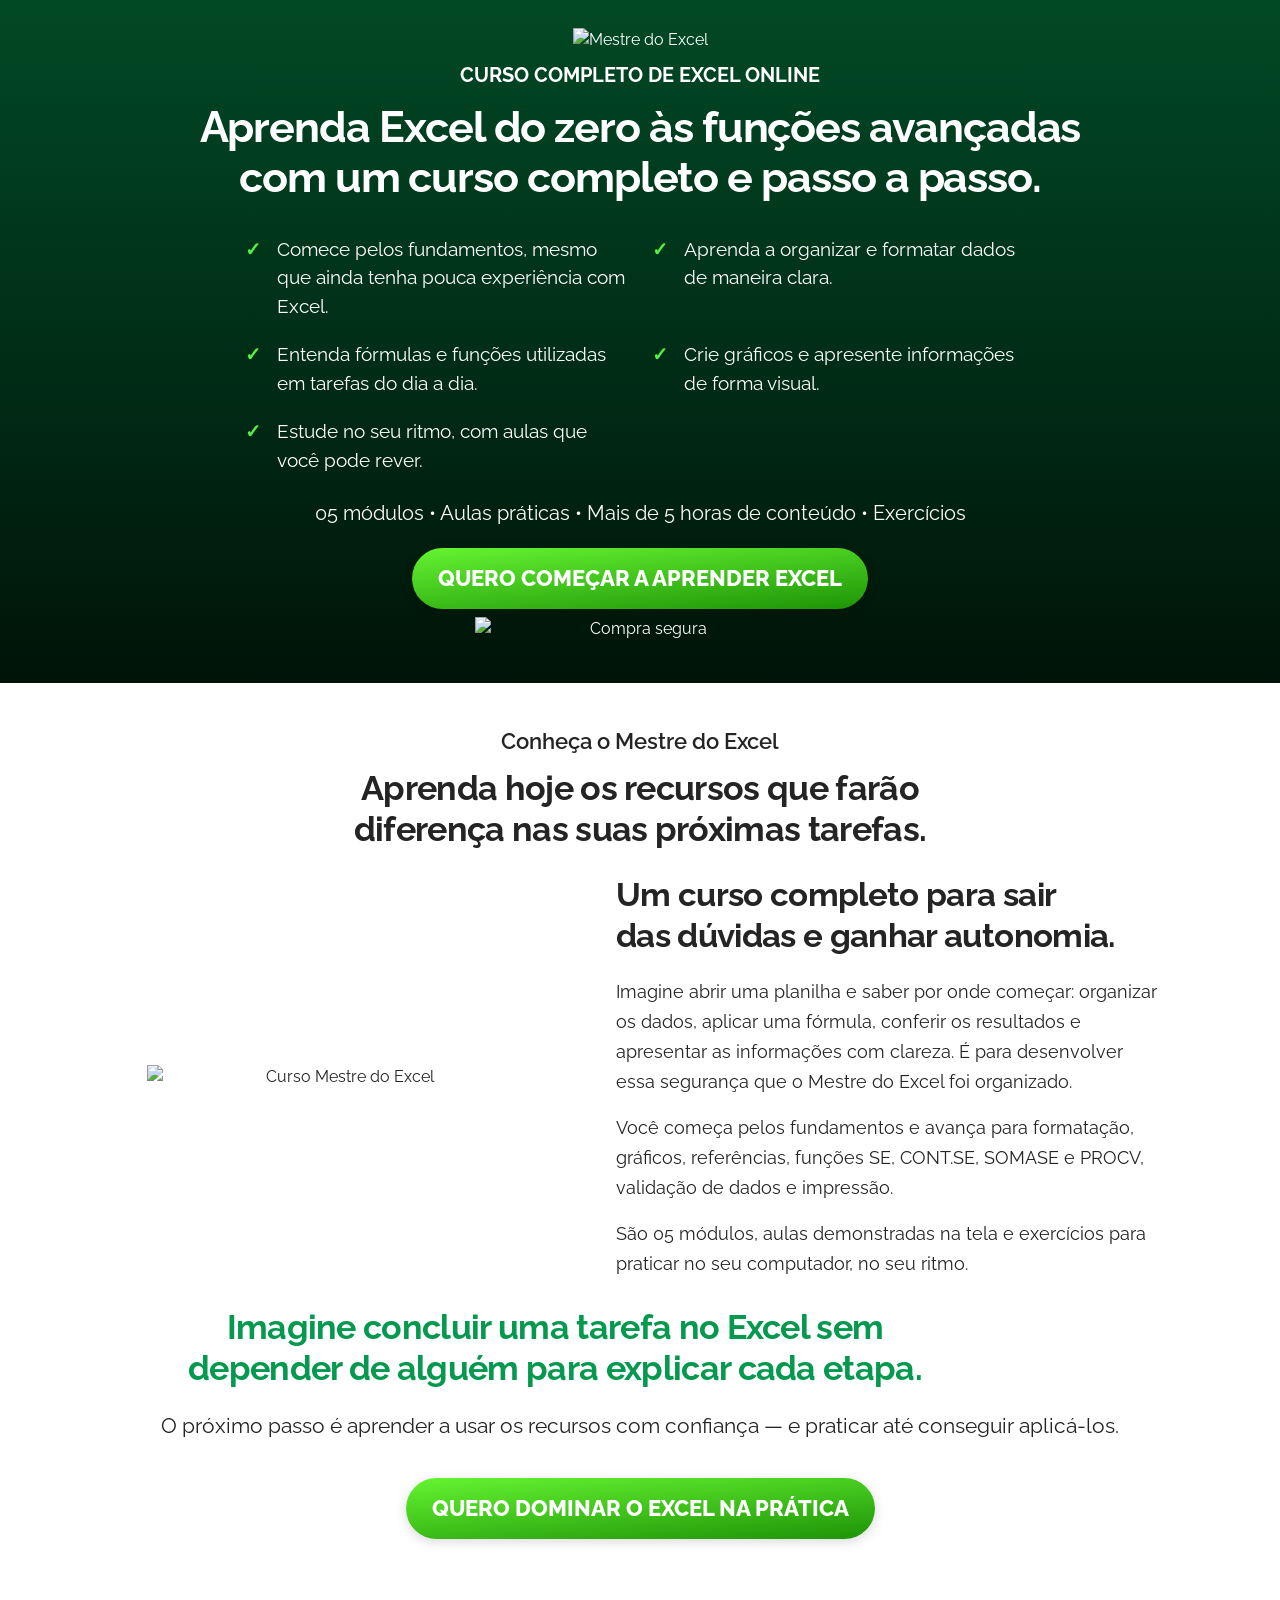
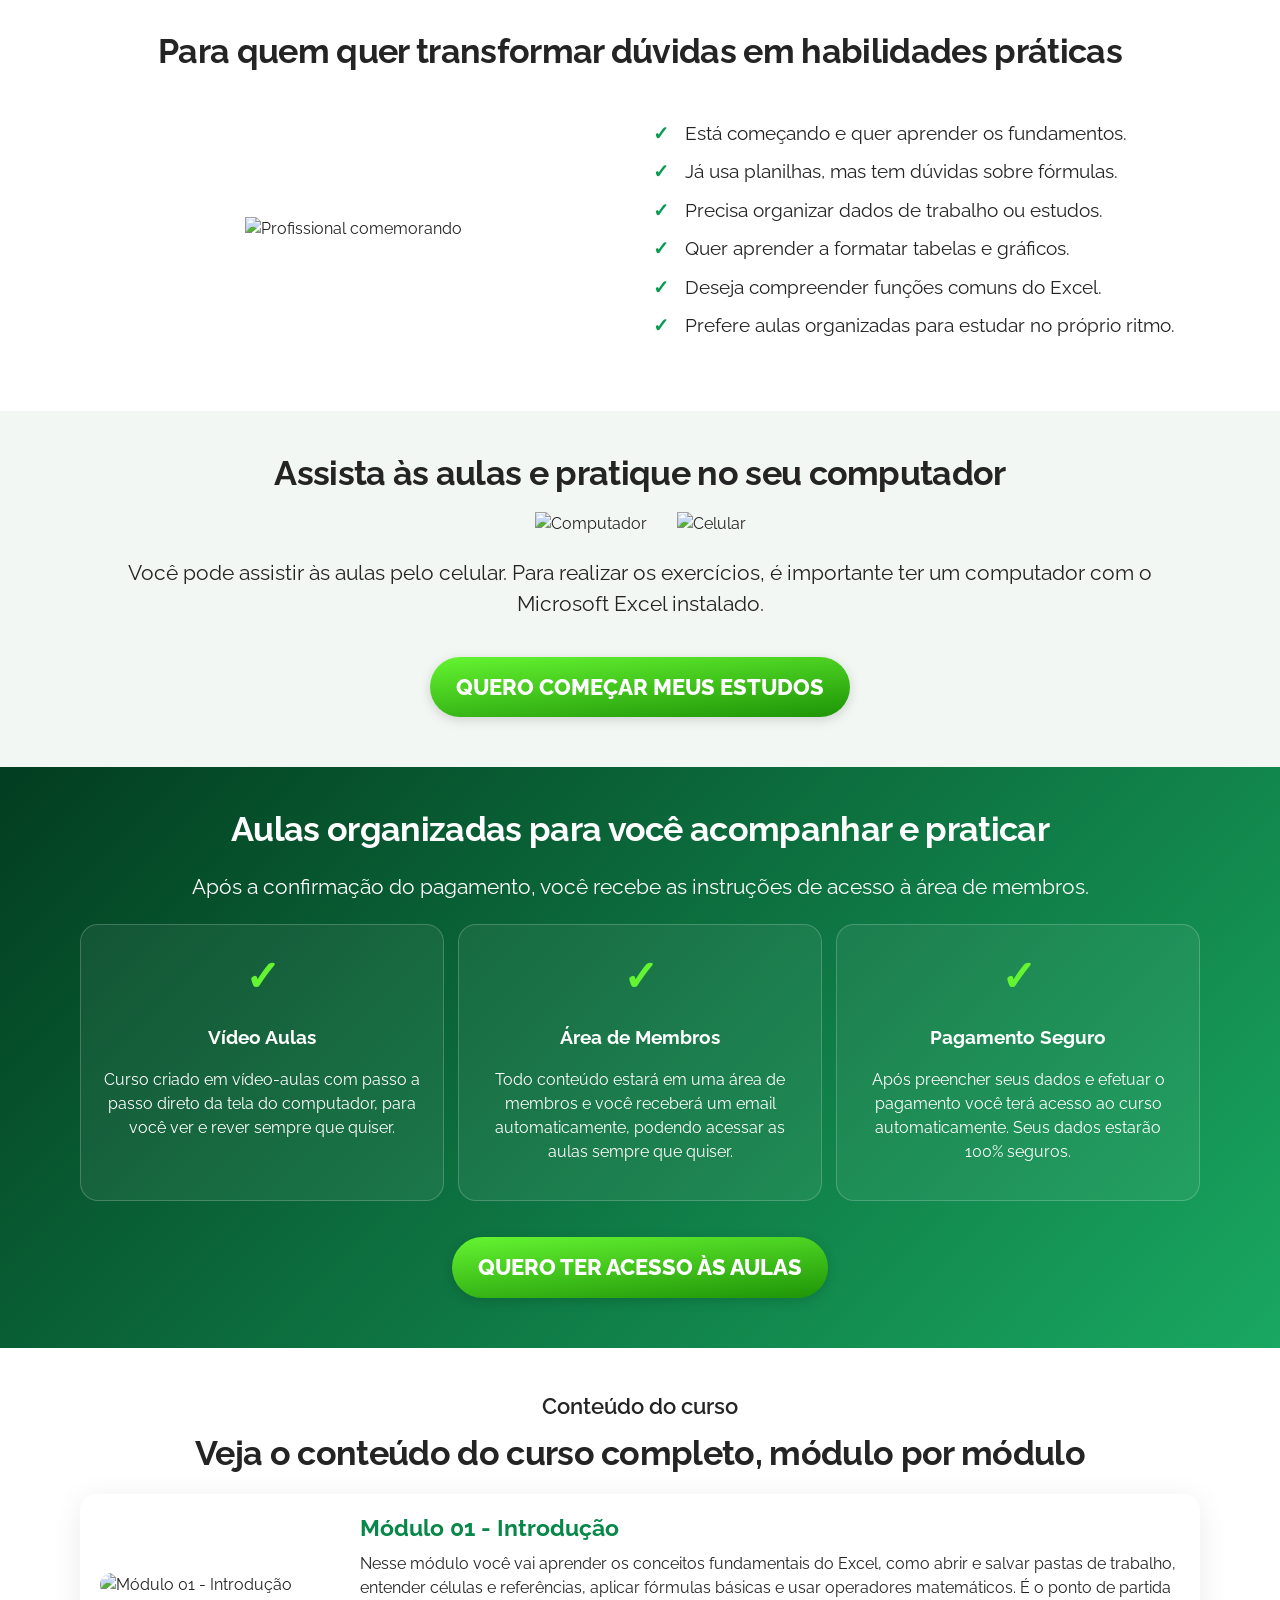
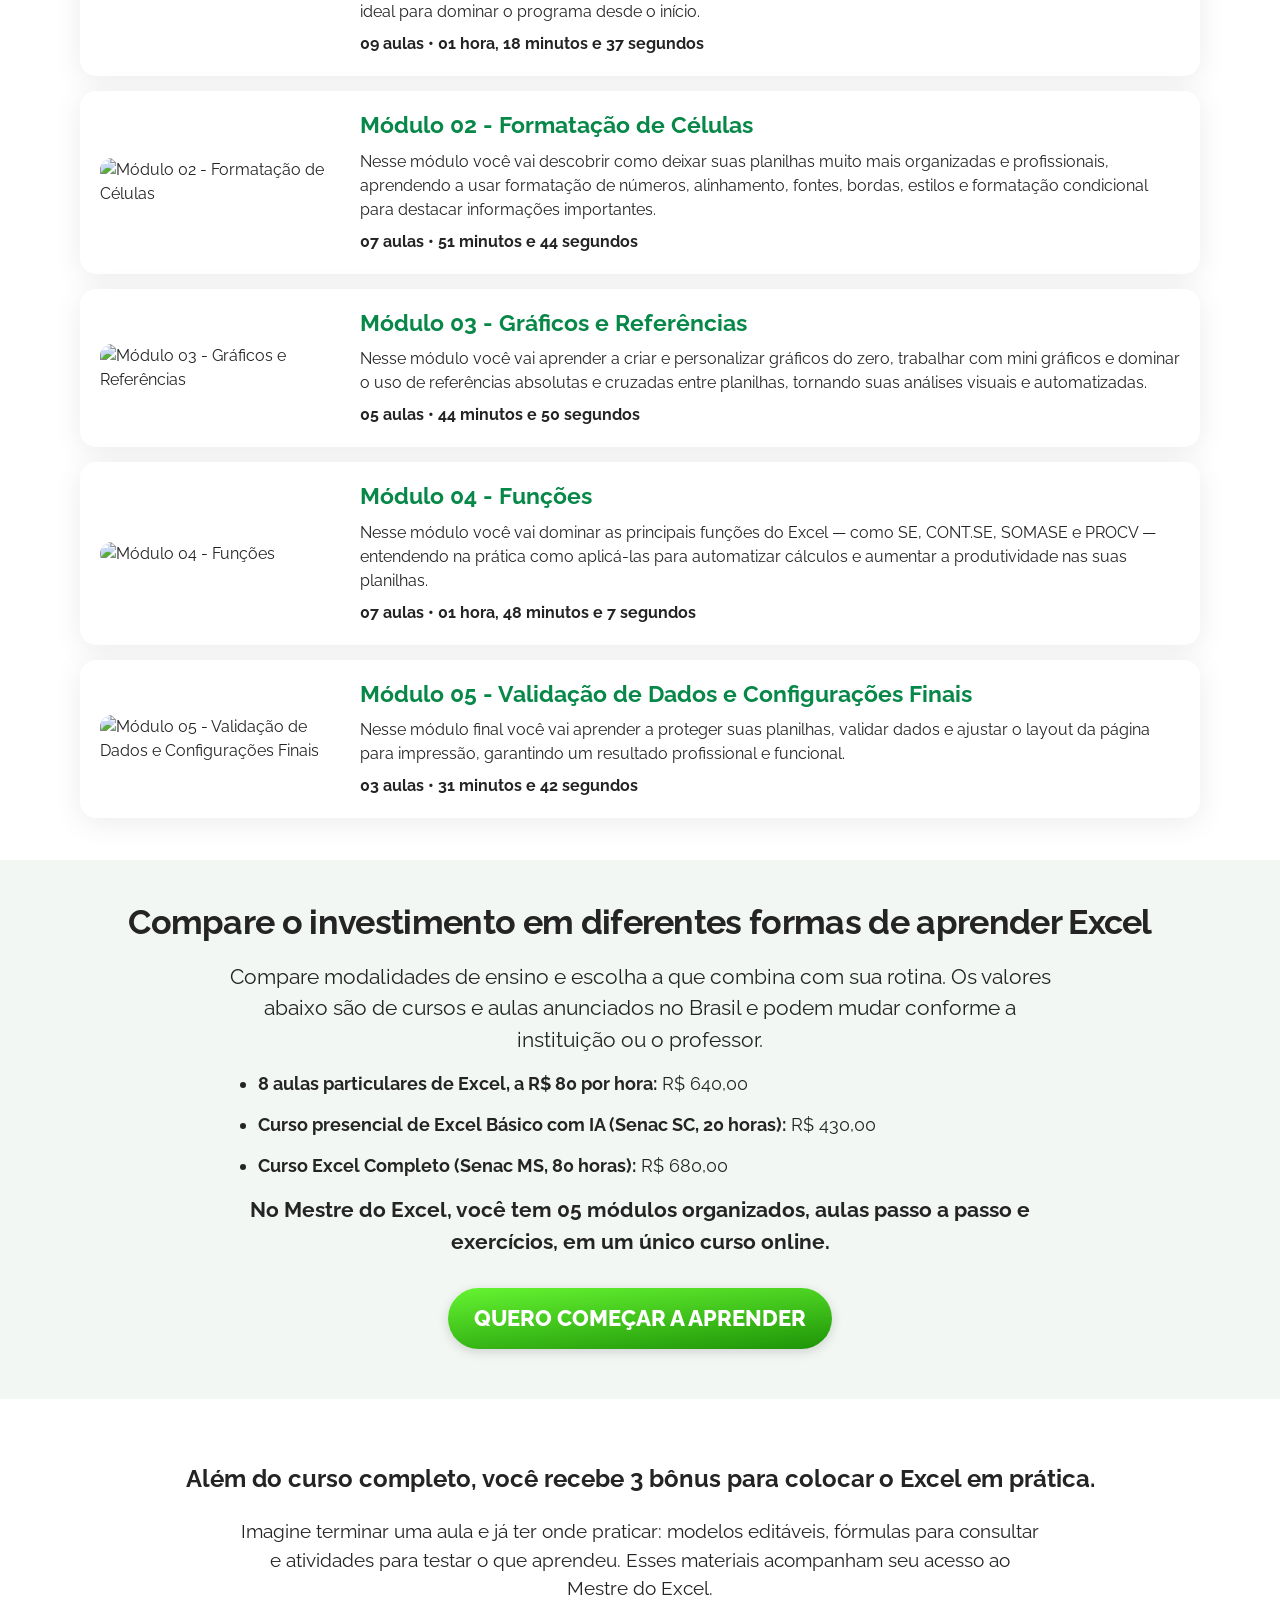
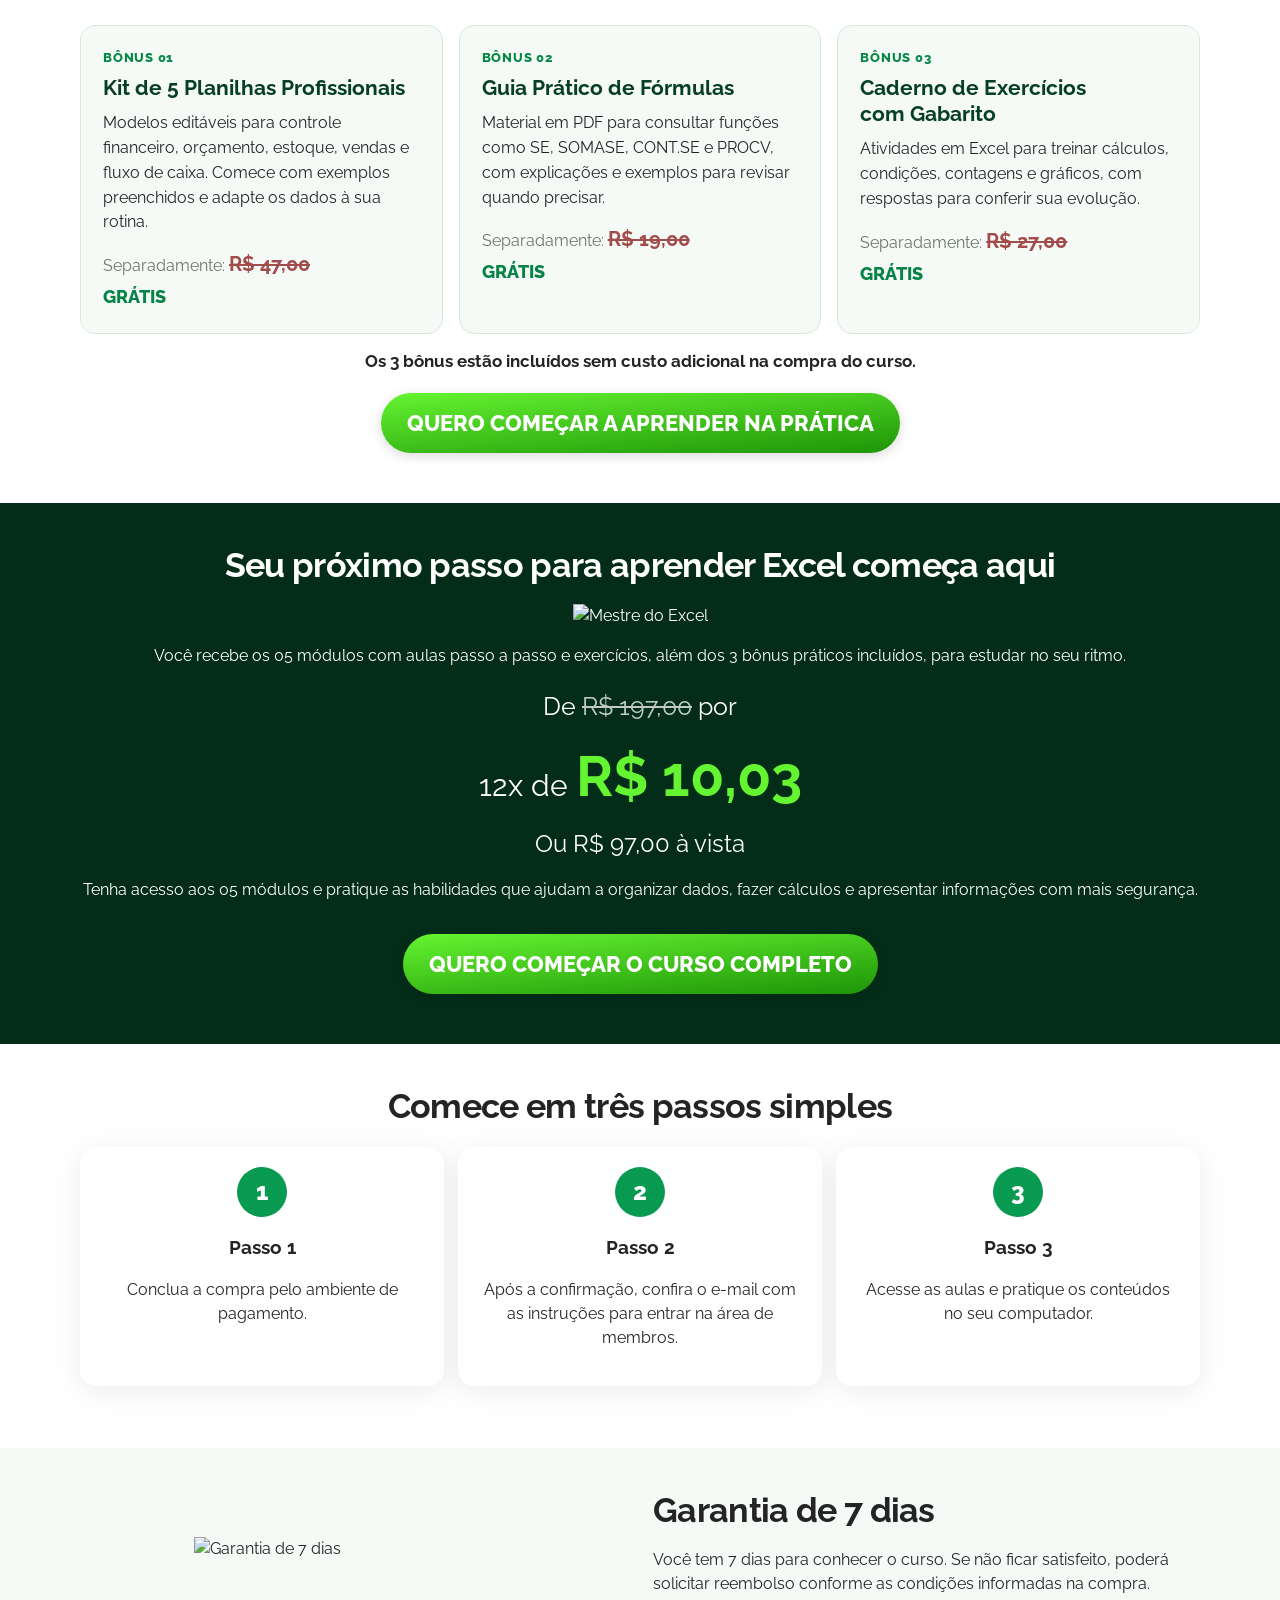
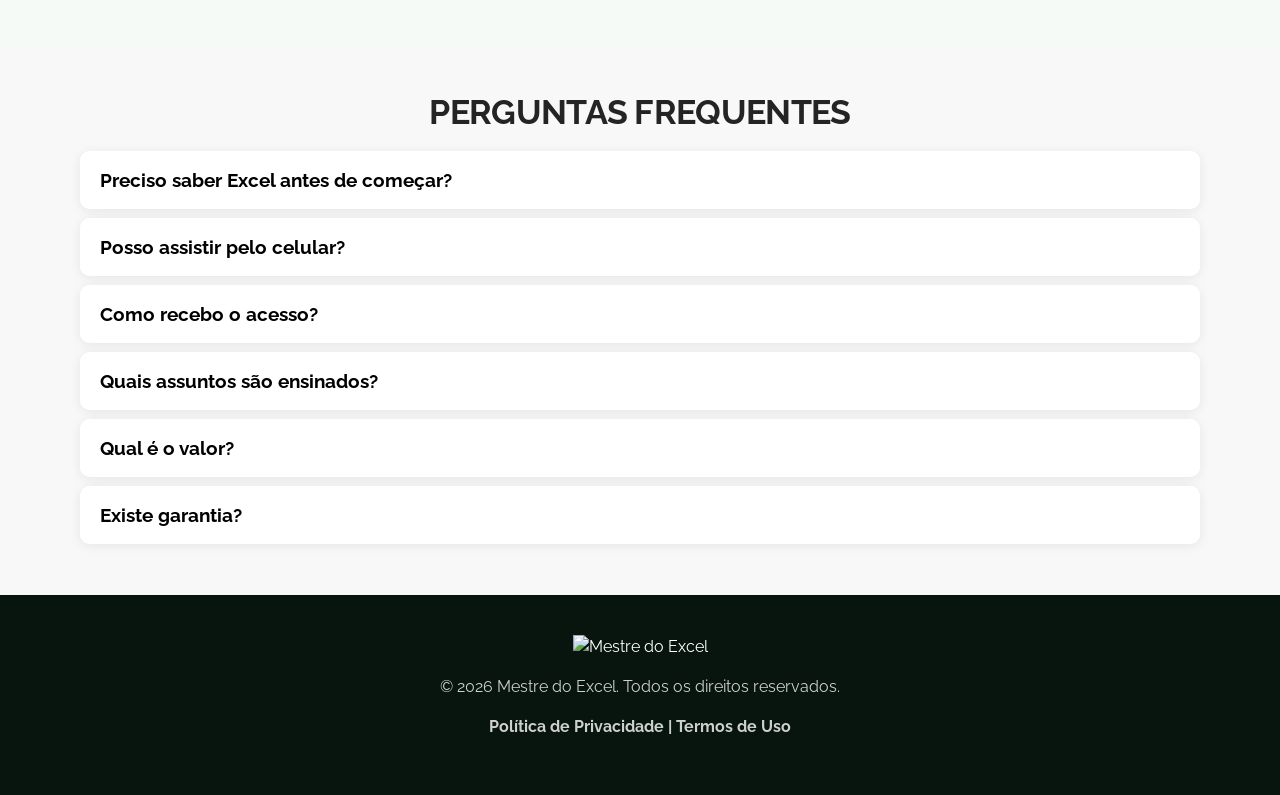
==== commit 004dbf8a: "Add files via upload" ====
--- a/index.html
+++ b/index.html
@@ -22,15 +22,30 @@
 </style><style>@media(max-width:800px){a.cta{font-size:clamp(15px,4vw,18px);letter-spacing:-.015em;line-height:1.28;padding:16px 14px}.price-comparison .costs li{margin:12px 0}.price-comparison .costs b{font-weight:700}}</style><style>
 /* Bônus: bloco compacto antes da decisão de compra */
 .bonus-section{background:#fff;padding:42px 0}.bonus-section .bonus-intro{max-width:800px;margin:0 auto 20px;font-size:19px}.bonus-grid{display:grid;grid-template-columns:repeat(3,minmax(0,1fr));gap:16px;margin:22px 0 14px}.bonus-card{background:#f5faf7;border:1px solid #d8e9dc;border-radius:15px;padding:22px;text-align:left;min-width:0}.bonus-card .bonus-number{font-size:13px;font-weight:800;letter-spacing:.06em;color:#078848}.bonus-card h3{font-size:21px;margin:8px 0 10px;color:#063f25}.bonus-card p{font-size:16px;margin:0;line-height:1.55}.bonus-foot{font-size:17px;margin:15px auto 0;max-width:780px}.bonus-section h2{text-wrap:balance}.bonus-section .cta{margin-top:18px}@media(max-width:800px){.bonus-section{padding:30px 0}.bonus-grid{grid-template-columns:minmax(0,1fr);gap:11px;margin:15px 0}.bonus-card{padding:18px}.bonus-card h3{font-size:19px}.bonus-section .bonus-intro{font-size:17px;margin-bottom:12px}.bonus-foot{font-size:16px}}
-</style><style>.bonus-value{margin:12px 0 0;font-size:15px;line-height:1.5;color:#294536}.bonus-value strong{font-size:20px;color:#a34c4c;text-decoration:line-through;text-decoration-thickness:2px;white-space:nowrap}.bonus-would-cost{color:#6d7570}.bonus-free{display:block;margin-top:3px;font-weight:800;color:#078347;font-size:18px}.bonus-card{display:flex;flex-direction:column}.bonus-value{margin-top:auto;padding-top:14px}@media(max-width:800px){.bonus-value strong{font-size:19px}.bonus-card{gap:4px}}</style></head><body>
+</style><style>.bonus-value{margin:12px 0 0;font-size:15px;line-height:1.5;color:#294536}.bonus-value strong{font-size:20px;color:#a34c4c;text-decoration:line-through;text-decoration-thickness:2px;white-space:nowrap}.bonus-would-cost{color:#6d7570}.bonus-free{display:block;margin-top:3px;font-weight:800;color:#078347;font-size:18px}.bonus-card{display:flex;flex-direction:column}.bonus-value{margin-top:auto;padding-top:14px}@media(max-width:800px){.bonus-value strong{font-size:19px}.bonus-card{gap:4px}}</style><style>
+/* Apresentação do curso: composição alinhada e leitura confortável */
+.course-presentation .two{grid-template-columns:minmax(0,0.9fr) minmax(0,1.1fr);gap:clamp(28px,4vw,54px);align-items:center;max-width:1040px;margin:26px auto 28px}
+.course-presentation .two>.product{display:block;width:100%;max-width:390px;max-height:none;object-fit:contain;justify-self:center;margin:0 auto}
+.course-presentation .two>.left{min-width:0;text-align:left;max-width:560px}
+.course-presentation .two>.left h2{font-size:clamp(25px,2.6vw,34px);line-height:1.22;margin:0 0 20px}
+.course-presentation .two>.left p{font-size:clamp(16px,1.4vw,18px);line-height:1.68;margin:0 0 16px}
+.course-presentation .two>.left p:last-child{margin-bottom:0}
+@media(max-width:800px){
+.course-presentation .two{grid-template-columns:minmax(0,1fr);gap:20px;margin:20px auto 26px;max-width:560px}
+.course-presentation .two>.product{width:min(100%,300px);max-height:none;justify-self:center}
+.course-presentation .two>.left{width:100%;max-width:520px;margin:0 auto;text-align:center}
+.course-presentation .two>.left h2{font-size:clamp(24px,6.2vw,29px);line-height:1.24;margin:0 auto 16px;max-width:420px}
+.course-presentation .two>.left p{font-size:16px;line-height:1.65;margin:0 auto 14px;max-width:480px;text-align:left}
+}
+</style></head><body>
 <header class="hero"><div class="overlay"></div><div class="wrap hero-in"><img alt="Mestre do Excel" class="logo" src="https://plrprofissional.com/wp-content/uploads/2022/08/Logo-Mestre-Excel.png"/><p class="eyebrow">CURSO COMPLETO DE EXCEL ONLINE</p><h1>Aprenda Excel do zero às funções avançadas com um curso completo e passo a passo.</h1><div class="hero-grid"><ul class="checklist"><li>Comece pelos fundamentos, mesmo que ainda tenha pouca experiência com Excel.</li><li>Aprenda a organizar e formatar dados de maneira clara.</li><li>Entenda fórmulas e funções utilizadas em tarefas do dia a dia.</li><li>Crie gráficos e apresente informações de forma visual.</li><li>Estude no seu ritmo, com aulas que você pode rever.</li></ul></div><p class="lead">05 módulos • Aulas práticas • Mais de 5 horas de conteúdo • Exercícios</p><a class="cta" data-cta-posicao="topo" href="#oferta">QUERO COMEÇAR A APRENDER EXCEL</a><img alt="Compra segura" class="seal" src="https://plrprofissional.com/wp-content/uploads/2025/07/SELO.png"/></div></header>
 <main>
-<section class="section"><div class="wrap center"><p class="kicker">Conheça o Mestre do Excel</p><h2>Aprenda hoje os recursos que farão diferença nas suas próximas tarefas.</h2><div class="two"><img alt="Curso Mestre do Excel" class="product" src="https://plrprofissional.com/wp-content/uploads/2025/10/Mockup-Mestre-do-Excel.png"/><div class="left"><h2>Um curso completo para sair das dúvidas e ganhar autonomia.</h2><p>Imagine abrir uma planilha e saber por onde começar: organizar os dados, aplicar uma fórmula, conferir os resultados e apresentar as informações com clareza. É para desenvolver essa segurança que o Mestre do Excel foi organizado.</p><p>Você começa pelos fundamentos e avança para formatação, gráficos, referências, funções SE, CONT.SE, SOMASE e PROCV, validação de dados e impressão.</p><p>São 05 módulos, aulas demonstradas na tela e exercícios para praticar no seu computador, no seu ritmo.</p></div></div><h2 class="green">Imagine concluir uma tarefa no Excel sem depender de alguém para explicar cada etapa.</h2><p class="big">O próximo passo é aprender a usar os recursos com confiança — e praticar até conseguir aplicá-los.</p><a class="cta" data-cta-posicao="apresentacao" href="#oferta">QUERO DOMINAR O EXCEL NA PRÁTICA</a></div></section>
+<section class="section course-presentation"><div class="wrap center"><p class="kicker">Conheça o Mestre do Excel</p><h2>Aprenda hoje os recursos que farão diferença nas suas próximas tarefas.</h2><div class="two"><img alt="Curso Mestre do Excel" class="product" src="https://plrprofissional.com/wp-content/uploads/2025/10/Mockup-Mestre-do-Excel.png"/><div class="left"><h2>Um curso completo para sair das dúvidas e ganhar autonomia.</h2><p>Imagine abrir uma planilha e saber por onde começar: organizar os dados, aplicar uma fórmula, conferir os resultados e apresentar as informações com clareza. É para desenvolver essa segurança que o Mestre do Excel foi organizado.</p><p>Você começa pelos fundamentos e avança para formatação, gráficos, referências, funções SE, CONT.SE, SOMASE e PROCV, validação de dados e impressão.</p><p>São 05 módulos, aulas demonstradas na tela e exercícios para praticar no seu computador, no seu ritmo.</p></div></div><h2 class="green">Imagine concluir uma tarefa no Excel sem depender de alguém para explicar cada etapa.</h2><p class="big">O próximo passo é aprender a usar os recursos com confiança — e praticar até conseguir aplicá-los.</p><a class="cta" data-cta-posicao="apresentacao" href="#oferta">QUERO DOMINAR O EXCEL NA PRÁTICA</a></div></section>
 <section class="section"><div class="wrap"><h2 class="center">Para quem quer transformar dúvidas em habilidades práticas</h2><div class="two"><img alt="Profissional comemorando" class="person" src="https://plrprofissional.com/wp-content/uploads/2025/04/Homem-Comemorando.png"/><ul class="checklist darktext"><li>Está começando e quer aprender os fundamentos.</li><li>Já usa planilhas, mas tem dúvidas sobre fórmulas.</li><li>Precisa organizar dados de trabalho ou estudos.</li><li>Quer aprender a formatar tabelas e gráficos.</li><li>Deseja compreender funções comuns do Excel.</li><li>Prefere aulas organizadas para estudar no próprio ritmo.</li></ul></div></div></section>
 <section class="soft"><div class="wrap center"><h2>Assista às aulas e pratique no seu computador</h2><div class="device-row"><img alt="Computador" src="https://plrprofissional.com/wp-content/uploads/2022/08/CP-MIlhas2.png"/><img alt="Celular" src="https://plrprofissional.com/wp-content/uploads/2022/08/CP-MIlhas.png"/></div><p class="big">Você pode assistir às aulas pelo celular. Para realizar os exercícios, é importante ter um computador com o Microsoft Excel instalado.</p><a class="cta" data-cta-posicao="dispositivos" href="#oferta">QUERO COMEÇAR MEUS ESTUDOS</a></div></section>
 <section class="dark"><div class="wrap center"><h2>Aulas organizadas para você acompanhar e praticar</h2><p class="big">Após a confirmação do pagamento, você recebe as instruções de acesso à área de membros.</p><div class="features"><article><b>✓</b><h3>Vídeo Aulas</h3><p>Curso criado em vídeo-aulas com passo a passo direto da tela do computador, para você ver e rever sempre que quiser.</p></article><article><b>✓</b><h3>Área de Membros</h3><p>Todo conteúdo estará em uma área de membros e você receberá um email automaticamente, podendo acessar as aulas sempre que quiser.</p></article><article><b>✓</b><h3>Pagamento Seguro</h3><p>Após preencher seus dados e efetuar o pagamento você terá acesso ao curso automaticamente. Seus dados estarão 100% seguros.</p></article></div><a class="cta" data-cta-posicao="beneficios" href="#oferta">QUERO TER ACESSO ÀS AULAS</a></div></section>
 <section class="section modules"><div class="wrap center"><p class="kicker">Conteúdo do curso</p><h2>Veja o conteúdo do curso completo, módulo por módulo</h2><div id="modules"></div></div></section>
-<section class="soft price-comparison"><div class="wrap center"><h2>Compare o investimento em diferentes formas de aprender Excel</h2><p class="big">Compare modalidades de ensino e escolha a que combina com sua rotina. Os valores abaixo são de cursos e aulas anunciados no Brasil e podem mudar conforme a instituição ou o professor.</p><ul class="costs"><li><b>8 aulas particulares de Excel, a R$ 80 por hora:</b> R$ 640,00</li><li><b>Curso presencial de Excel Básico com IA (Senac SC, 20 horas):</b> R$ 430,00</li><li><b>Curso Excel Completo (Senac MS, 80 horas):</b> R$ 680,00</li></ul><p class="big"><b>No Mestre do Excel, você tem 05 módulos organizados, aulas passo a passo e exercícios, em um único curso online.</b></p><a class="cta" data-cta-posicao="comparacao" href="#oferta">QUERO COMEÇAR A APRENDER</a></div></section><section aria-labelledby="bonus-titulo" class="bonus-section"><div class="wrap center"><p class="kicker">MATERIAIS COMPLEMENTARES INCLUÍDOS</p><h2 id="bonus-titulo">Além do curso completo, você recebe 3 bônus para colocar o Excel em prática.</h2><p class="bonus-intro">Imagine terminar uma aula e já ter onde praticar: modelos editáveis, fórmulas para consultar e atividades para testar o que aprendeu. Esses materiais acompanham seu acesso ao Mestre do Excel.</p><div class="bonus-grid"><article class="bonus-card"><span class="bonus-number">BÔNUS 01</span><h3>Kit de 5 Planilhas Profissionais</h3><p>Modelos editáveis para controle financeiro, orçamento, estoque, vendas e fluxo de caixa. Comece com exemplos preenchidos e adapte os dados à sua rotina.</p><p class="bonus-value"><span class="bonus-would-cost">Separadamente: </span><strong>R$ 47,00</strong><span class="bonus-free">GRÁTIS</span></p></article><article class="bonus-card"><span class="bonus-number">BÔNUS 02</span><h3>Guia Prático de Fórmulas</h3><p>Material em PDF para consultar funções como SE, SOMASE, CONT.SE e PROCV, com explicações e exemplos para revisar quando precisar.</p><p class="bonus-value"><span class="bonus-would-cost">Separadamente: </span><strong>R$ 19,00</strong><span class="bonus-free">GRÁTIS</span></p></article><article class="bonus-card"><span class="bonus-number">BÔNUS 03</span><h3>Caderno de Exercícios com Gabarito</h3><p>Atividades em Excel para treinar cálculos, condições, contagens e gráficos, com respostas para conferir sua evolução.</p><p class="bonus-value"><span class="bonus-would-cost">Separadamente: </span><strong>R$ 27,00</strong><span class="bonus-free">GRÁTIS</span></p></article></div><p class="bonus-foot"><strong>Os 3 bônus estão incluídos sem custo adicional na compra do curso.</strong></p><a class="cta" data-cta-posicao="bonus" href="#oferta">QUERO COMEÇAR A APRENDER NA PRÁTICA</a></div></section><section class="offer" id="oferta"><div class="wrap center"><h2>Seu próximo passo para aprender Excel começa aqui</h2><img alt="Mestre do Excel" class="product" src="https://plrprofissional.com/wp-content/uploads/2025/10/Mockup-Curso-Mestre-do-Excel.png"/><p>Você recebe os 05 módulos com aulas passo a passo e exercícios, além dos 3 bônus práticos incluídos, para estudar no seu ritmo.</p><p class="anchor">De <del>R$ 197,00</del> por</p><div class="price">12x de <strong>R$ 10,03</strong></div><p class="cash">Ou R$ 97,00 à vista</p><p>Tenha acesso aos 05 módulos e pratique as habilidades que ajudam a organizar dados, fazer cálculos e apresentar informações com mais segurança.</p><a class="cta checkout" data-cta-posicao="checkout_final" href="https://pay.kiwify.com.br/A4Oyskz" rel="noopener noreferrer" target="_blank">QUERO COMEÇAR O CURSO COMPLETO</a></div></section>
+<section class="soft price-comparison"><div class="wrap center"><h2>Compare o investimento em diferentes formas de aprender Excel</h2><p class="big">Compare modalidades de ensino e escolha a que combina com sua rotina. Os valores abaixo são de cursos e aulas anunciados no Brasil e podem mudar conforme a instituição ou o professor.</p><ul class="costs"><li><b>8 aulas particulares de Excel, a R$ 80 por hora:</b> R$ 640,00</li><li><b>Curso presencial de Excel Básico com IA (Senac SC, 20 horas):</b> R$ 430,00</li><li><b>Curso Excel Completo (Senac MS, 80 horas):</b> R$ 680,00</li></ul><p class="big"><b>No Mestre do Excel, você tem 05 módulos organizados, aulas passo a passo e exercícios, em um único curso online.</b></p><a class="cta" data-cta-posicao="comparacao" href="#oferta">QUERO COMEÇAR A APRENDER</a></div></section><section aria-labelledby="bonus-titulo" class="bonus-section"><div class="wrap center"><h2 id="bonus-titulo">Além do curso completo, você recebe 3 bônus para colocar o Excel em prática.</h2><p class="bonus-intro">Imagine terminar uma aula e já ter onde praticar: modelos editáveis, fórmulas para consultar e atividades para testar o que aprendeu. Esses materiais acompanham seu acesso ao Mestre do Excel.</p><div class="bonus-grid"><article class="bonus-card"><span class="bonus-number">BÔNUS 01</span><h3>Kit de 5 Planilhas Profissionais</h3><p>Modelos editáveis para controle financeiro, orçamento, estoque, vendas e fluxo de caixa. Comece com exemplos preenchidos e adapte os dados à sua rotina.</p><p class="bonus-value"><span class="bonus-would-cost">Separadamente: </span><strong>R$ 47,00</strong><span class="bonus-free">GRÁTIS</span></p></article><article class="bonus-card"><span class="bonus-number">BÔNUS 02</span><h3>Guia Prático de Fórmulas</h3><p>Material em PDF para consultar funções como SE, SOMASE, CONT.SE e PROCV, com explicações e exemplos para revisar quando precisar.</p><p class="bonus-value"><span class="bonus-would-cost">Separadamente: </span><strong>R$ 19,00</strong><span class="bonus-free">GRÁTIS</span></p></article><article class="bonus-card"><span class="bonus-number">BÔNUS 03</span><h3>Caderno de Exercícios com Gabarito</h3><p>Atividades em Excel para treinar cálculos, condições, contagens e gráficos, com respostas para conferir sua evolução.</p><p class="bonus-value"><span class="bonus-would-cost">Separadamente: </span><strong>R$ 27,00</strong><span class="bonus-free">GRÁTIS</span></p></article></div><p class="bonus-foot"><strong>Os 3 bônus estão incluídos sem custo adicional na compra do curso.</strong></p><a class="cta" data-cta-posicao="bonus" href="#oferta">QUERO COMEÇAR A APRENDER NA PRÁTICA</a></div></section><section class="offer" id="oferta"><div class="wrap center"><h2>Seu próximo passo para aprender Excel começa aqui</h2><img alt="Mestre do Excel" class="product" src="https://plrprofissional.com/wp-content/uploads/2025/10/Mockup-Curso-Mestre-do-Excel.png"/><p>Você recebe os 05 módulos com aulas passo a passo e exercícios, além dos 3 bônus práticos incluídos, para estudar no seu ritmo.</p><p class="anchor">De <del>R$ 197,00</del> por</p><div class="price">12x de <strong>R$ 10,03</strong></div><p class="cash">Ou R$ 97,00 à vista</p><p>Tenha acesso aos 05 módulos e pratique as habilidades que ajudam a organizar dados, fazer cálculos e apresentar informações com mais segurança.</p><a class="cta checkout" data-cta-posicao="checkout_final" href="https://pay.kiwify.com.br/A4Oyskz" rel="noopener noreferrer" target="_blank">QUERO COMEÇAR O CURSO COMPLETO</a></div></section>
 <section class="section"><div class="wrap center"><h2>Comece em três passos simples</h2><div class="steps"><article><span>1</span><h3>Passo 1</h3><p>Conclua a compra pelo ambiente de pagamento.</p></article><article><span>2</span><h3>Passo 2</h3><p>Após a confirmação, confira o e-mail com as instruções para entrar na área de membros.</p></article><article><span>3</span><h3>Passo 3</h3><p>Acesse as aulas e pratique os conteúdos no seu computador.</p></article></div></div></section>
 <section class="guarantee"><div class="wrap two"><img alt="Garantia de 7 dias" src="https://plrprofissional.com/wp-content/uploads/2023/02/garantia-7-dias-2.png"/><div><h2>Garantia de 7 dias</h2><p>Você tem 7 dias para conhecer o curso. Se não ficar satisfeito, poderá solicitar reembolso conforme as condições informadas na compra.</p></div></div></section>
 <section class="faq"><div class="wrap"><h2 class="center">PERGUNTAS FREQUENTES</h2><div id="faq"></div></div></section>
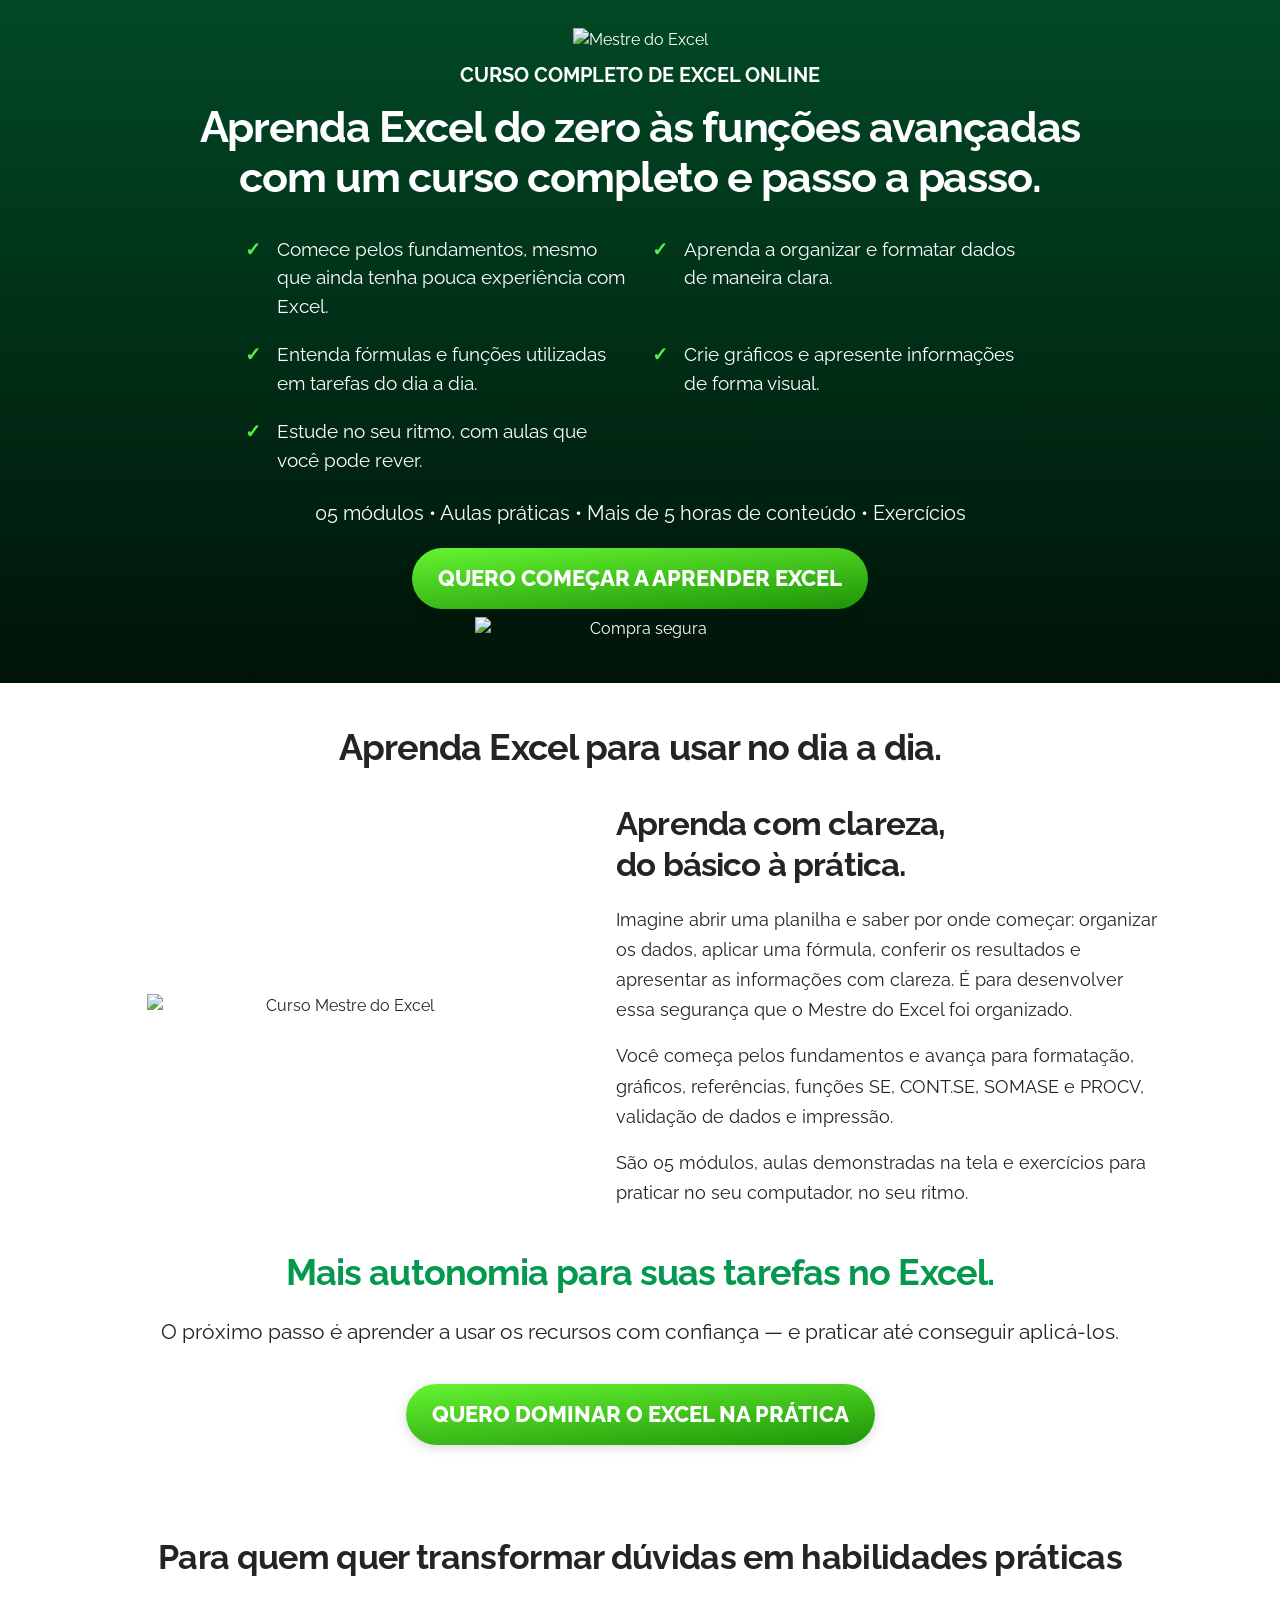
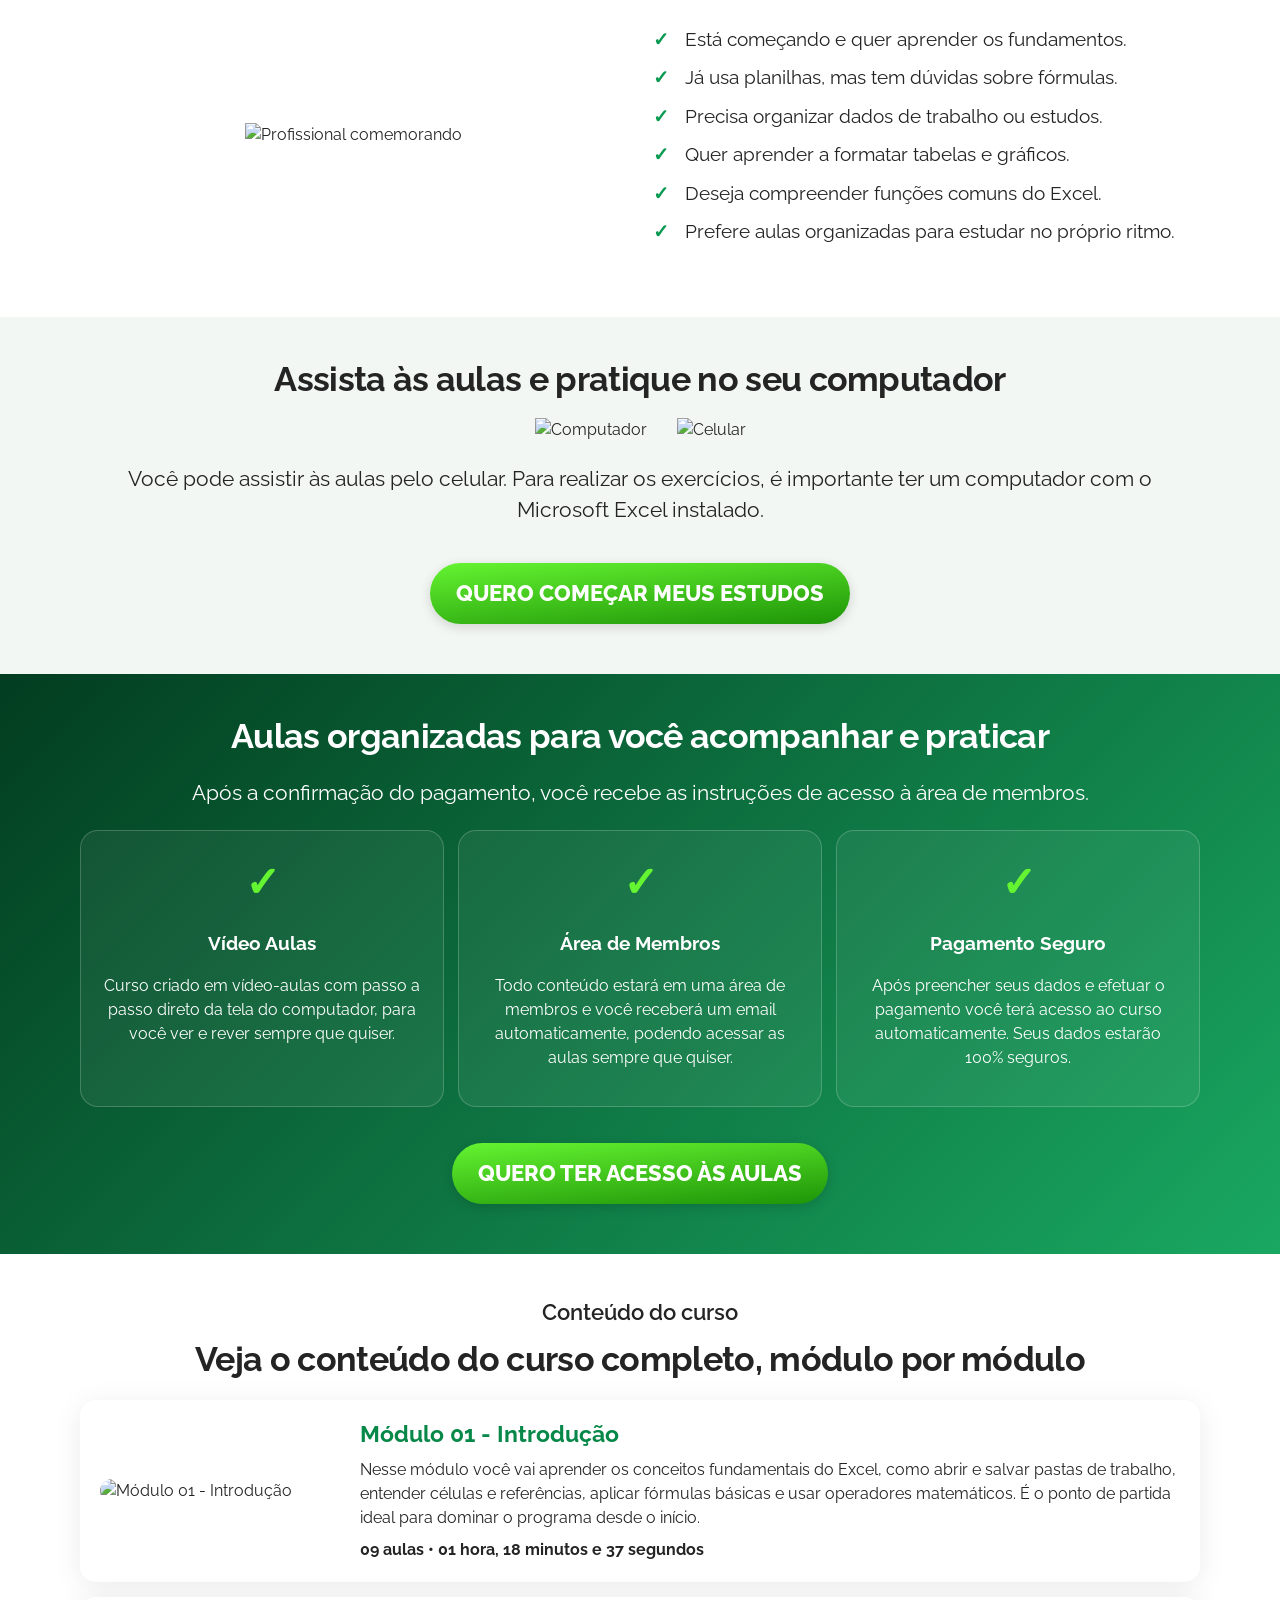
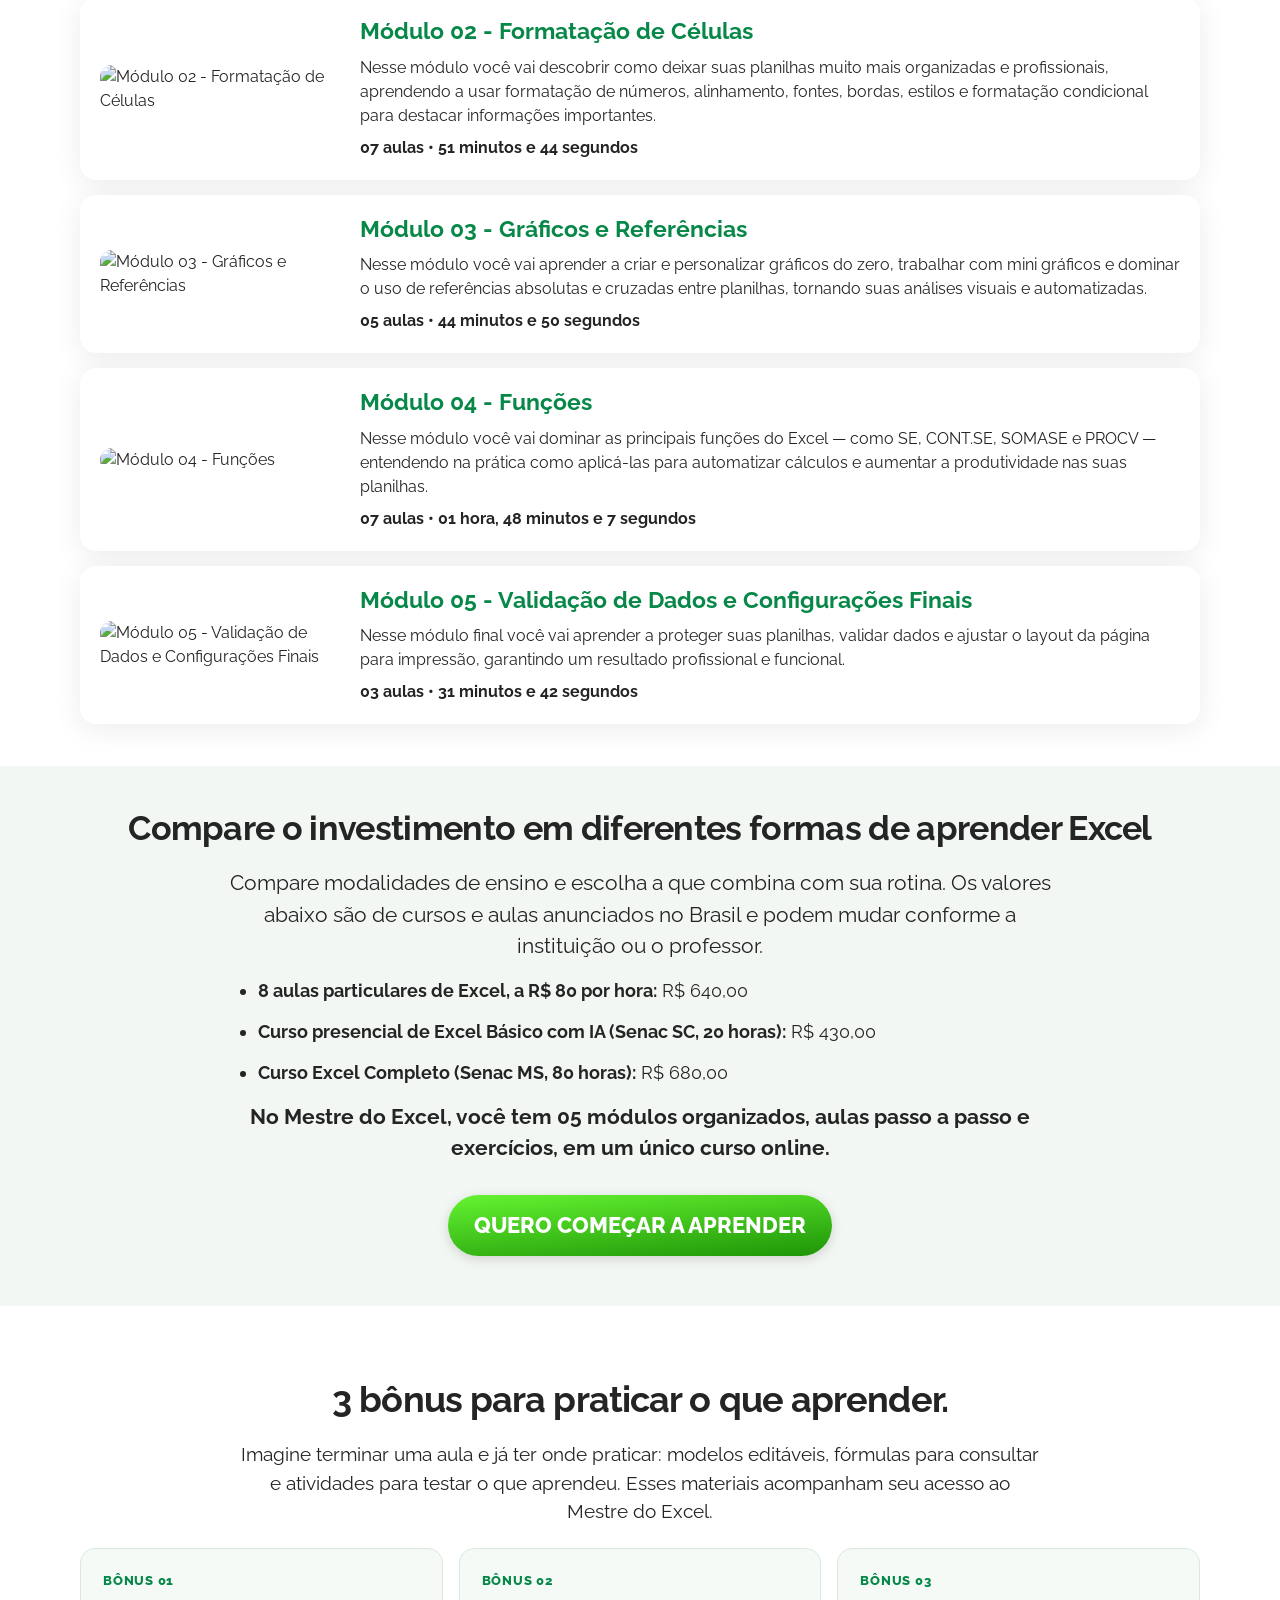
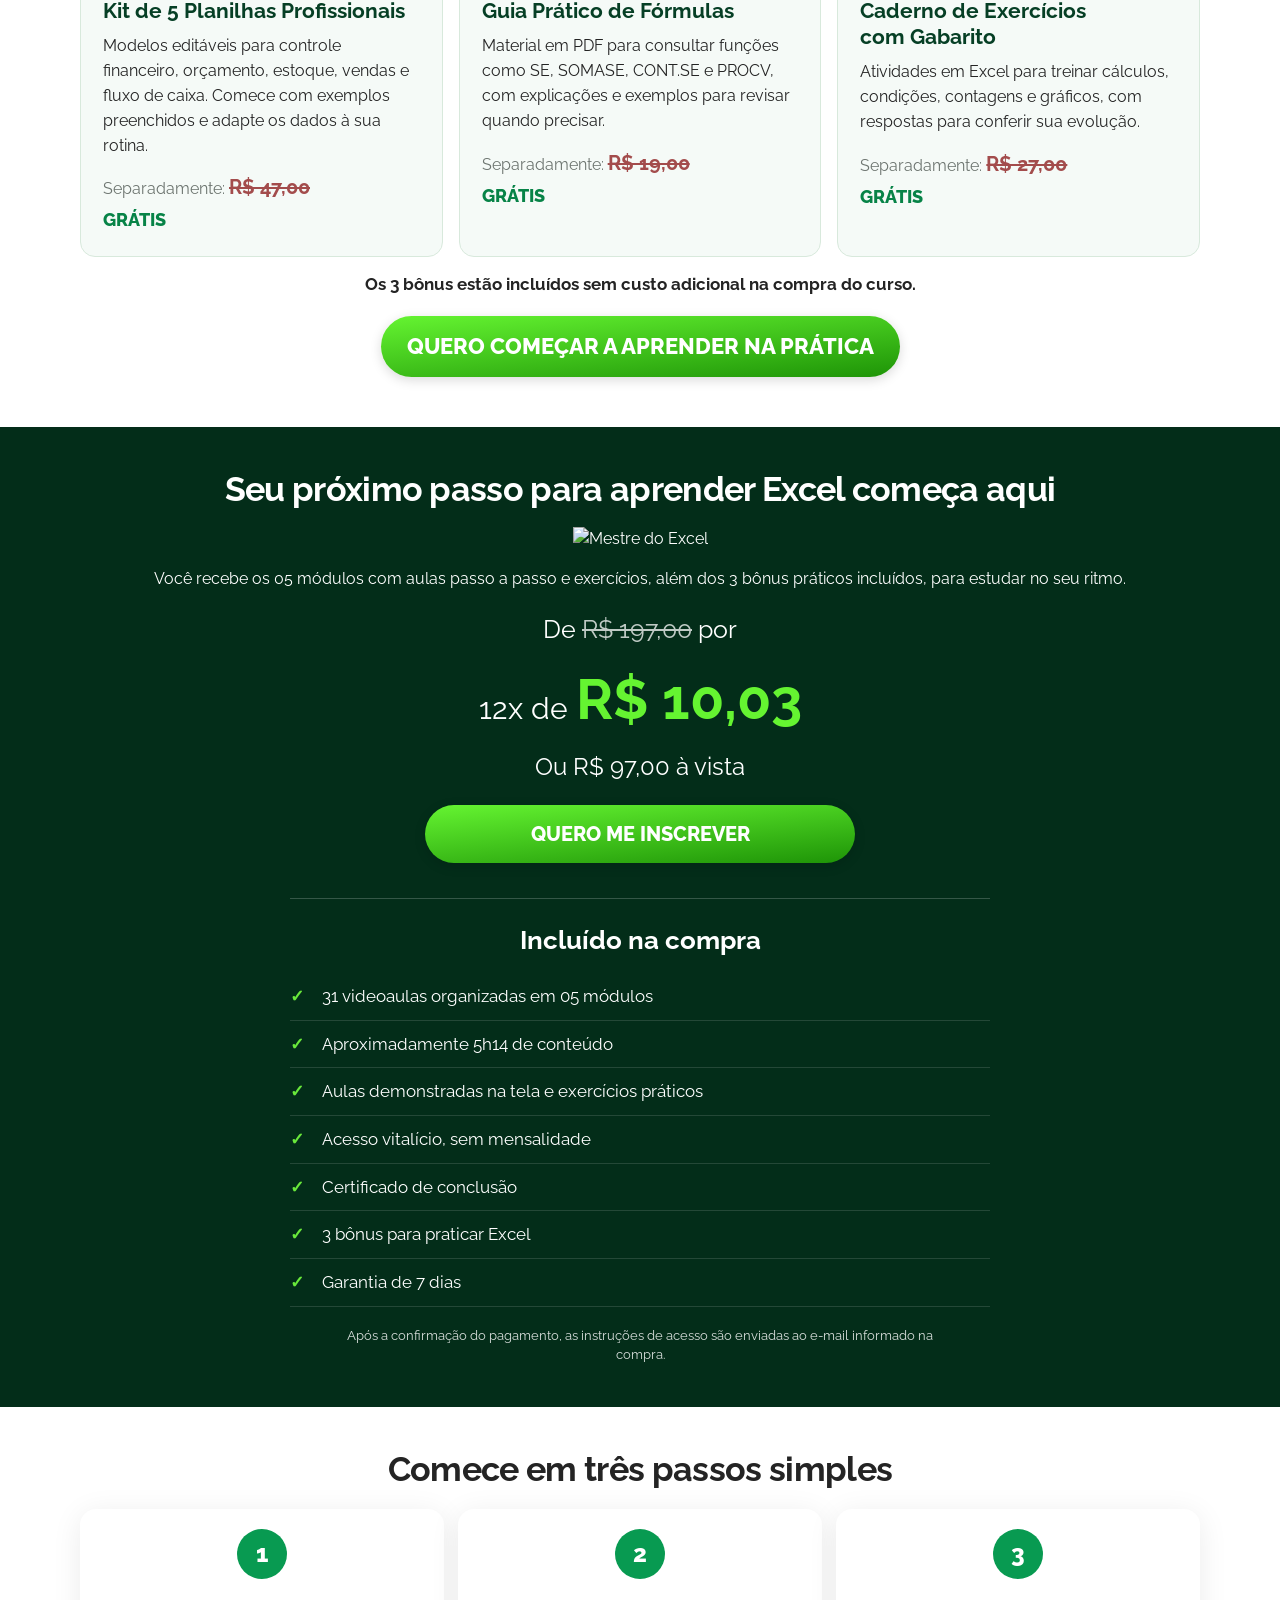
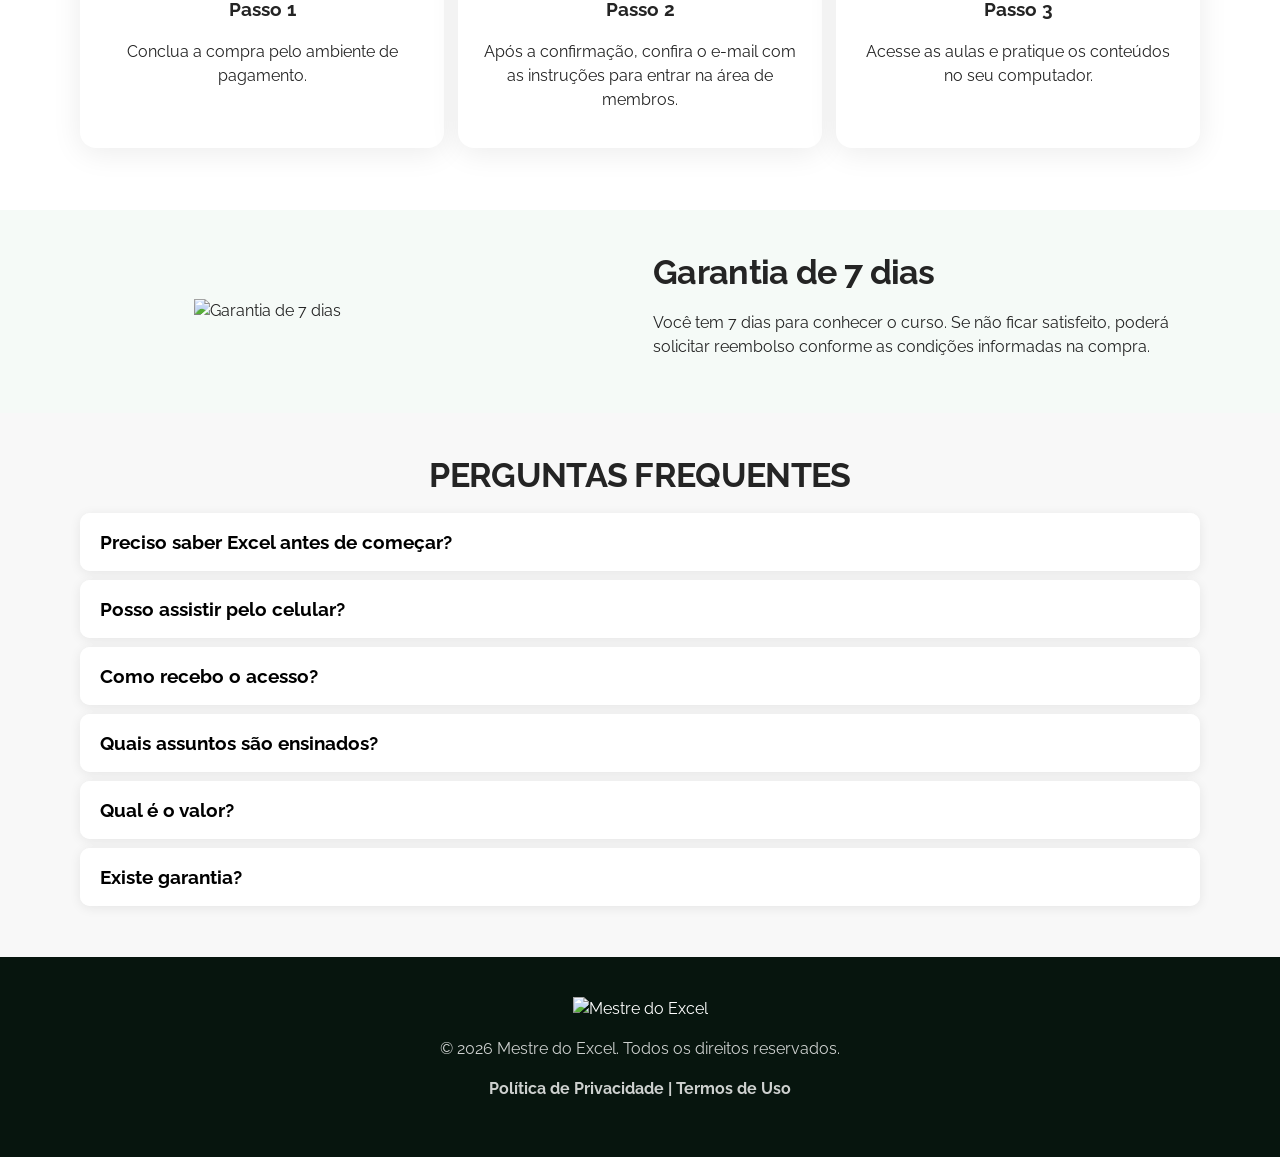
==== commit 3d4dde24: "Add files via upload" ====
--- a/index.html
+++ b/index.html
@@ -37,15 +37,30 @@
 .course-presentation .two>.left h2{font-size:clamp(24px,6.2vw,29px);line-height:1.24;margin:0 auto 16px;max-width:420px}
 .course-presentation .two>.left p{font-size:16px;line-height:1.65;margin:0 auto 14px;max-width:480px;text-align:left}
 }
+</style><style>
+/* Refinamento visual: títulos menos empilhados e leitura natural */
+.course-presentation .wrap > h2,.course-presentation .left h2,.course-presentation h2.green,.bonus-section #bonus-titulo{font-size:clamp(25px,3.1vw,36px);line-height:1.25;letter-spacing:-.025em;max-width:740px;margin-left:auto;margin-right:auto;text-wrap:balance}
+.course-presentation .wrap > h2{margin-bottom:34px}
+.course-presentation .left h2{max-width:570px;margin-top:0;margin-bottom:18px}
+.course-presentation h2.green{margin-top:42px;margin-bottom:14px}
+.bonus-section #bonus-titulo{max-width:650px;margin-bottom:18px}
+.offer .checkout{display:block;width:min(100%,430px);margin:20px auto 0;font-size:clamp(16px,3.8vw,20px);padding:17px 18px;line-height:1.2}
+.purchase-included{max-width:700px;margin:35px auto 0;text-align:left;border-top:1px solid rgba(255,255,255,.2);padding-top:25px}
+.purchase-included h3{text-align:center;font-size:clamp(21px,4.5vw,26px);margin:0 0 17px}
+.purchase-included ul{list-style:none;padding:0;margin:0}
+.purchase-included li{padding:11px 0 11px 32px;border-bottom:1px solid rgba(255,255,255,.13);position:relative;font-size:clamp(15px,3.5vw,17px);line-height:1.45}
+.purchase-included li:before{content:'✓';position:absolute;left:0;top:11px;color:#69e83b;font-weight:800}
+.purchase-included .purchase-note{font-size:13px;line-height:1.5;text-align:center;opacity:.85;margin:19px auto 0;max-width:590px}
+@media(max-width:800px){.course-presentation .wrap > h2,.course-presentation .left h2,.course-presentation h2.green,.bonus-section #bonus-titulo{font-size:clamp(24px,6.1vw,29px);line-height:1.29;max-width:360px}.course-presentation .wrap > h2{margin-bottom:25px}.course-presentation .left h2{margin-bottom:16px}.course-presentation h2.green{margin-top:32px}.bonus-section #bonus-titulo{margin-bottom:16px}.purchase-included{margin-top:29px;padding-top:23px}}
 </style></head><body>
 <header class="hero"><div class="overlay"></div><div class="wrap hero-in"><img alt="Mestre do Excel" class="logo" src="https://plrprofissional.com/wp-content/uploads/2022/08/Logo-Mestre-Excel.png"/><p class="eyebrow">CURSO COMPLETO DE EXCEL ONLINE</p><h1>Aprenda Excel do zero às funções avançadas com um curso completo e passo a passo.</h1><div class="hero-grid"><ul class="checklist"><li>Comece pelos fundamentos, mesmo que ainda tenha pouca experiência com Excel.</li><li>Aprenda a organizar e formatar dados de maneira clara.</li><li>Entenda fórmulas e funções utilizadas em tarefas do dia a dia.</li><li>Crie gráficos e apresente informações de forma visual.</li><li>Estude no seu ritmo, com aulas que você pode rever.</li></ul></div><p class="lead">05 módulos • Aulas práticas • Mais de 5 horas de conteúdo • Exercícios</p><a class="cta" data-cta-posicao="topo" href="#oferta">QUERO COMEÇAR A APRENDER EXCEL</a><img alt="Compra segura" class="seal" src="https://plrprofissional.com/wp-content/uploads/2025/07/SELO.png"/></div></header>
 <main>
-<section class="section course-presentation"><div class="wrap center"><p class="kicker">Conheça o Mestre do Excel</p><h2>Aprenda hoje os recursos que farão diferença nas suas próximas tarefas.</h2><div class="two"><img alt="Curso Mestre do Excel" class="product" src="https://plrprofissional.com/wp-content/uploads/2025/10/Mockup-Mestre-do-Excel.png"/><div class="left"><h2>Um curso completo para sair das dúvidas e ganhar autonomia.</h2><p>Imagine abrir uma planilha e saber por onde começar: organizar os dados, aplicar uma fórmula, conferir os resultados e apresentar as informações com clareza. É para desenvolver essa segurança que o Mestre do Excel foi organizado.</p><p>Você começa pelos fundamentos e avança para formatação, gráficos, referências, funções SE, CONT.SE, SOMASE e PROCV, validação de dados e impressão.</p><p>São 05 módulos, aulas demonstradas na tela e exercícios para praticar no seu computador, no seu ritmo.</p></div></div><h2 class="green">Imagine concluir uma tarefa no Excel sem depender de alguém para explicar cada etapa.</h2><p class="big">O próximo passo é aprender a usar os recursos com confiança — e praticar até conseguir aplicá-los.</p><a class="cta" data-cta-posicao="apresentacao" href="#oferta">QUERO DOMINAR O EXCEL NA PRÁTICA</a></div></section>
+<section class="section course-presentation"><div class="wrap center"><h2>Aprenda Excel para usar no dia a dia.</h2><div class="two"><img alt="Curso Mestre do Excel" class="product" src="https://plrprofissional.com/wp-content/uploads/2025/10/Mockup-Mestre-do-Excel.png"/><div class="left"><h2>Aprenda com clareza, do básico à prática.</h2><p>Imagine abrir uma planilha e saber por onde começar: organizar os dados, aplicar uma fórmula, conferir os resultados e apresentar as informações com clareza. É para desenvolver essa segurança que o Mestre do Excel foi organizado.</p><p>Você começa pelos fundamentos e avança para formatação, gráficos, referências, funções SE, CONT.SE, SOMASE e PROCV, validação de dados e impressão.</p><p>São 05 módulos, aulas demonstradas na tela e exercícios para praticar no seu computador, no seu ritmo.</p></div></div><h2 class="green">Mais autonomia para suas tarefas no Excel.</h2><p class="big">O próximo passo é aprender a usar os recursos com confiança — e praticar até conseguir aplicá-los.</p><a class="cta" data-cta-posicao="apresentacao" href="#oferta">QUERO DOMINAR O EXCEL NA PRÁTICA</a></div></section>
 <section class="section"><div class="wrap"><h2 class="center">Para quem quer transformar dúvidas em habilidades práticas</h2><div class="two"><img alt="Profissional comemorando" class="person" src="https://plrprofissional.com/wp-content/uploads/2025/04/Homem-Comemorando.png"/><ul class="checklist darktext"><li>Está começando e quer aprender os fundamentos.</li><li>Já usa planilhas, mas tem dúvidas sobre fórmulas.</li><li>Precisa organizar dados de trabalho ou estudos.</li><li>Quer aprender a formatar tabelas e gráficos.</li><li>Deseja compreender funções comuns do Excel.</li><li>Prefere aulas organizadas para estudar no próprio ritmo.</li></ul></div></div></section>
 <section class="soft"><div class="wrap center"><h2>Assista às aulas e pratique no seu computador</h2><div class="device-row"><img alt="Computador" src="https://plrprofissional.com/wp-content/uploads/2022/08/CP-MIlhas2.png"/><img alt="Celular" src="https://plrprofissional.com/wp-content/uploads/2022/08/CP-MIlhas.png"/></div><p class="big">Você pode assistir às aulas pelo celular. Para realizar os exercícios, é importante ter um computador com o Microsoft Excel instalado.</p><a class="cta" data-cta-posicao="dispositivos" href="#oferta">QUERO COMEÇAR MEUS ESTUDOS</a></div></section>
 <section class="dark"><div class="wrap center"><h2>Aulas organizadas para você acompanhar e praticar</h2><p class="big">Após a confirmação do pagamento, você recebe as instruções de acesso à área de membros.</p><div class="features"><article><b>✓</b><h3>Vídeo Aulas</h3><p>Curso criado em vídeo-aulas com passo a passo direto da tela do computador, para você ver e rever sempre que quiser.</p></article><article><b>✓</b><h3>Área de Membros</h3><p>Todo conteúdo estará em uma área de membros e você receberá um email automaticamente, podendo acessar as aulas sempre que quiser.</p></article><article><b>✓</b><h3>Pagamento Seguro</h3><p>Após preencher seus dados e efetuar o pagamento você terá acesso ao curso automaticamente. Seus dados estarão 100% seguros.</p></article></div><a class="cta" data-cta-posicao="beneficios" href="#oferta">QUERO TER ACESSO ÀS AULAS</a></div></section>
 <section class="section modules"><div class="wrap center"><p class="kicker">Conteúdo do curso</p><h2>Veja o conteúdo do curso completo, módulo por módulo</h2><div id="modules"></div></div></section>
-<section class="soft price-comparison"><div class="wrap center"><h2>Compare o investimento em diferentes formas de aprender Excel</h2><p class="big">Compare modalidades de ensino e escolha a que combina com sua rotina. Os valores abaixo são de cursos e aulas anunciados no Brasil e podem mudar conforme a instituição ou o professor.</p><ul class="costs"><li><b>8 aulas particulares de Excel, a R$ 80 por hora:</b> R$ 640,00</li><li><b>Curso presencial de Excel Básico com IA (Senac SC, 20 horas):</b> R$ 430,00</li><li><b>Curso Excel Completo (Senac MS, 80 horas):</b> R$ 680,00</li></ul><p class="big"><b>No Mestre do Excel, você tem 05 módulos organizados, aulas passo a passo e exercícios, em um único curso online.</b></p><a class="cta" data-cta-posicao="comparacao" href="#oferta">QUERO COMEÇAR A APRENDER</a></div></section><section aria-labelledby="bonus-titulo" class="bonus-section"><div class="wrap center"><h2 id="bonus-titulo">Além do curso completo, você recebe 3 bônus para colocar o Excel em prática.</h2><p class="bonus-intro">Imagine terminar uma aula e já ter onde praticar: modelos editáveis, fórmulas para consultar e atividades para testar o que aprendeu. Esses materiais acompanham seu acesso ao Mestre do Excel.</p><div class="bonus-grid"><article class="bonus-card"><span class="bonus-number">BÔNUS 01</span><h3>Kit de 5 Planilhas Profissionais</h3><p>Modelos editáveis para controle financeiro, orçamento, estoque, vendas e fluxo de caixa. Comece com exemplos preenchidos e adapte os dados à sua rotina.</p><p class="bonus-value"><span class="bonus-would-cost">Separadamente: </span><strong>R$ 47,00</strong><span class="bonus-free">GRÁTIS</span></p></article><article class="bonus-card"><span class="bonus-number">BÔNUS 02</span><h3>Guia Prático de Fórmulas</h3><p>Material em PDF para consultar funções como SE, SOMASE, CONT.SE e PROCV, com explicações e exemplos para revisar quando precisar.</p><p class="bonus-value"><span class="bonus-would-cost">Separadamente: </span><strong>R$ 19,00</strong><span class="bonus-free">GRÁTIS</span></p></article><article class="bonus-card"><span class="bonus-number">BÔNUS 03</span><h3>Caderno de Exercícios com Gabarito</h3><p>Atividades em Excel para treinar cálculos, condições, contagens e gráficos, com respostas para conferir sua evolução.</p><p class="bonus-value"><span class="bonus-would-cost">Separadamente: </span><strong>R$ 27,00</strong><span class="bonus-free">GRÁTIS</span></p></article></div><p class="bonus-foot"><strong>Os 3 bônus estão incluídos sem custo adicional na compra do curso.</strong></p><a class="cta" data-cta-posicao="bonus" href="#oferta">QUERO COMEÇAR A APRENDER NA PRÁTICA</a></div></section><section class="offer" id="oferta"><div class="wrap center"><h2>Seu próximo passo para aprender Excel começa aqui</h2><img alt="Mestre do Excel" class="product" src="https://plrprofissional.com/wp-content/uploads/2025/10/Mockup-Curso-Mestre-do-Excel.png"/><p>Você recebe os 05 módulos com aulas passo a passo e exercícios, além dos 3 bônus práticos incluídos, para estudar no seu ritmo.</p><p class="anchor">De <del>R$ 197,00</del> por</p><div class="price">12x de <strong>R$ 10,03</strong></div><p class="cash">Ou R$ 97,00 à vista</p><p>Tenha acesso aos 05 módulos e pratique as habilidades que ajudam a organizar dados, fazer cálculos e apresentar informações com mais segurança.</p><a class="cta checkout" data-cta-posicao="checkout_final" href="https://pay.kiwify.com.br/A4Oyskz" rel="noopener noreferrer" target="_blank">QUERO COMEÇAR O CURSO COMPLETO</a></div></section>
+<section class="soft price-comparison"><div class="wrap center"><h2>Compare o investimento em diferentes formas de aprender Excel</h2><p class="big">Compare modalidades de ensino e escolha a que combina com sua rotina. Os valores abaixo são de cursos e aulas anunciados no Brasil e podem mudar conforme a instituição ou o professor.</p><ul class="costs"><li><b>8 aulas particulares de Excel, a R$ 80 por hora:</b> R$ 640,00</li><li><b>Curso presencial de Excel Básico com IA (Senac SC, 20 horas):</b> R$ 430,00</li><li><b>Curso Excel Completo (Senac MS, 80 horas):</b> R$ 680,00</li></ul><p class="big"><b>No Mestre do Excel, você tem 05 módulos organizados, aulas passo a passo e exercícios, em um único curso online.</b></p><a class="cta" data-cta-posicao="comparacao" href="#oferta">QUERO COMEÇAR A APRENDER</a></div></section><section aria-labelledby="bonus-titulo" class="bonus-section"><div class="wrap center"><h2 id="bonus-titulo">3 bônus para praticar o que aprender.</h2><p class="bonus-intro">Imagine terminar uma aula e já ter onde praticar: modelos editáveis, fórmulas para consultar e atividades para testar o que aprendeu. Esses materiais acompanham seu acesso ao Mestre do Excel.</p><div class="bonus-grid"><article class="bonus-card"><span class="bonus-number">BÔNUS 01</span><h3>Kit de 5 Planilhas Profissionais</h3><p>Modelos editáveis para controle financeiro, orçamento, estoque, vendas e fluxo de caixa. Comece com exemplos preenchidos e adapte os dados à sua rotina.</p><p class="bonus-value"><span class="bonus-would-cost">Separadamente: </span><strong>R$ 47,00</strong><span class="bonus-free">GRÁTIS</span></p></article><article class="bonus-card"><span class="bonus-number">BÔNUS 02</span><h3>Guia Prático de Fórmulas</h3><p>Material em PDF para consultar funções como SE, SOMASE, CONT.SE e PROCV, com explicações e exemplos para revisar quando precisar.</p><p class="bonus-value"><span class="bonus-would-cost">Separadamente: </span><strong>R$ 19,00</strong><span class="bonus-free">GRÁTIS</span></p></article><article class="bonus-card"><span class="bonus-number">BÔNUS 03</span><h3>Caderno de Exercícios com Gabarito</h3><p>Atividades em Excel para treinar cálculos, condições, contagens e gráficos, com respostas para conferir sua evolução.</p><p class="bonus-value"><span class="bonus-would-cost">Separadamente: </span><strong>R$ 27,00</strong><span class="bonus-free">GRÁTIS</span></p></article></div><p class="bonus-foot"><strong>Os 3 bônus estão incluídos sem custo adicional na compra do curso.</strong></p><a class="cta" data-cta-posicao="bonus" href="#oferta">QUERO COMEÇAR A APRENDER NA PRÁTICA</a></div></section><section class="offer" id="oferta"><div class="wrap center"><h2>Seu próximo passo para aprender Excel começa aqui</h2><img alt="Mestre do Excel" class="product" src="https://plrprofissional.com/wp-content/uploads/2025/10/Mockup-Curso-Mestre-do-Excel.png"/><p>Você recebe os 05 módulos com aulas passo a passo e exercícios, além dos 3 bônus práticos incluídos, para estudar no seu ritmo.</p><p class="anchor">De <del>R$ 197,00</del> por</p><div class="price">12x de <strong>R$ 10,03</strong></div><p class="cash">Ou R$ 97,00 à vista</p><a class="cta checkout" data-cta-posicao="checkout_final" href="https://pay.kiwify.com.br/A4Oyskz" rel="noopener noreferrer" target="_blank">QUERO ME INSCREVER</a><div class="purchase-included"><h3>Incluído na compra</h3><ul><li>31 videoaulas organizadas em 05 módulos</li><li>Aproximadamente 5h14 de conteúdo</li><li>Aulas demonstradas na tela e exercícios práticos</li><li>Acesso vitalício, sem mensalidade</li><li>Certificado de conclusão</li><li>3 bônus para praticar Excel</li><li>Garantia de 7 dias</li></ul><p class="purchase-note">Após a confirmação do pagamento, as instruções de acesso são enviadas ao e-mail informado na compra.</p></div></div></section>
 <section class="section"><div class="wrap center"><h2>Comece em três passos simples</h2><div class="steps"><article><span>1</span><h3>Passo 1</h3><p>Conclua a compra pelo ambiente de pagamento.</p></article><article><span>2</span><h3>Passo 2</h3><p>Após a confirmação, confira o e-mail com as instruções para entrar na área de membros.</p></article><article><span>3</span><h3>Passo 3</h3><p>Acesse as aulas e pratique os conteúdos no seu computador.</p></article></div></div></section>
 <section class="guarantee"><div class="wrap two"><img alt="Garantia de 7 dias" src="https://plrprofissional.com/wp-content/uploads/2023/02/garantia-7-dias-2.png"/><div><h2>Garantia de 7 dias</h2><p>Você tem 7 dias para conhecer o curso. Se não ficar satisfeito, poderá solicitar reembolso conforme as condições informadas na compra.</p></div></div></section>
 <section class="faq"><div class="wrap"><h2 class="center">PERGUNTAS FREQUENTES</h2><div id="faq"></div></div></section>
